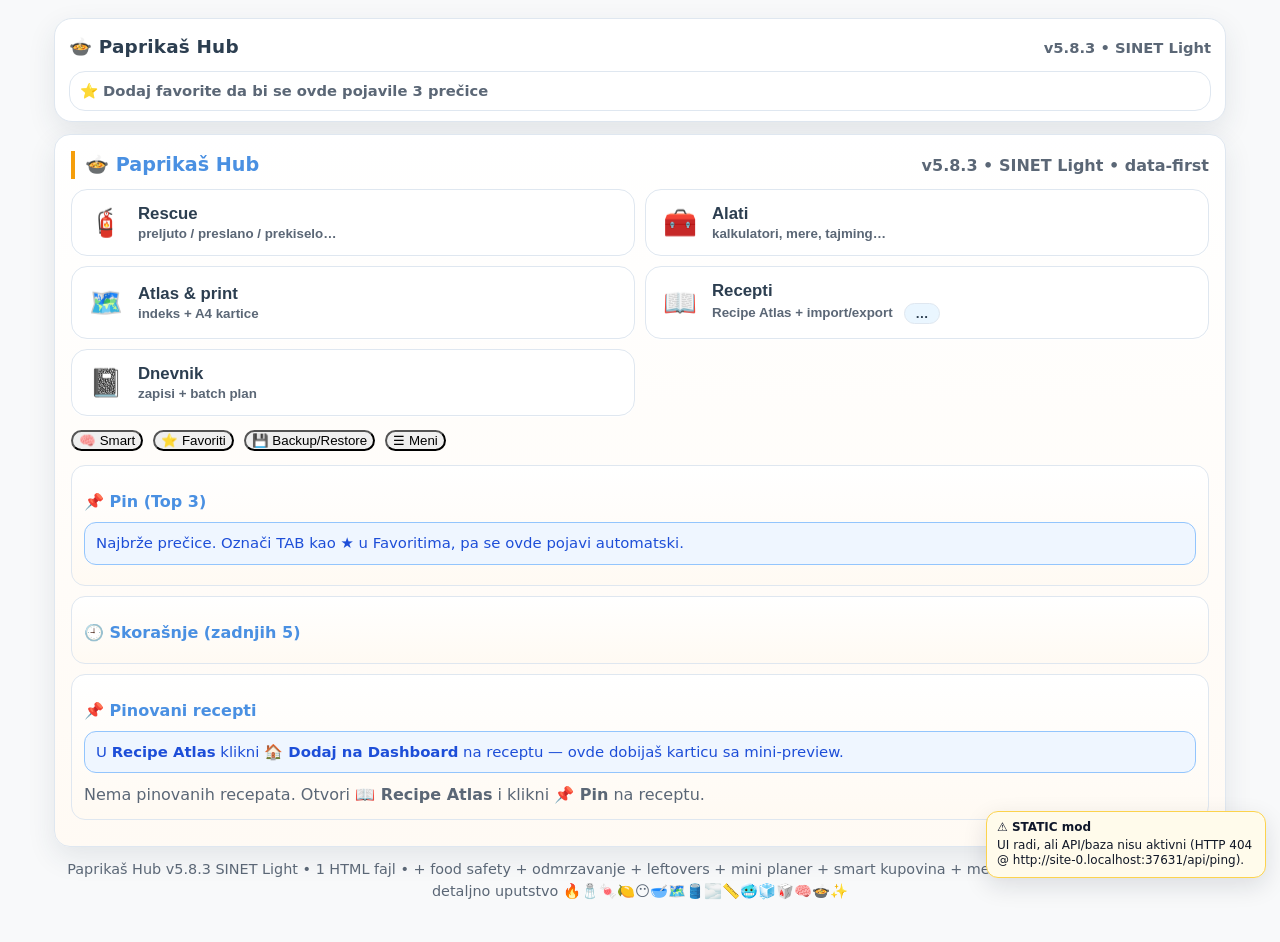
==== index.html @ 62bdacf2 "Add files via upload" ====
<!DOCTYPE html>
<html lang="sr">
<head>
  <meta charset="UTF-8" />
  <meta name="viewport" content="width=device-width, initial-scale=1.0" />
  <link rel="icon" href="data:image/svg+xml,%3Csvg xmlns=%22http://www.w3.org/2000/svg%22 viewBox=%220 0 64 64%22%3E%3Ctext y=%2250%22 font-size=%2248%22%3E%F0%9F%8D%B2%3C/text%3E%3C/svg%3E" />
  <title>Paprikaš Hub v5.8.3 SINET Light — Kitchen Rescue</title>
  <style>
    :root{
      /* SINET palette (Audio Lekar) */
      --primary:#4A90E2;
      --dark:#2c3e50;
      --accent:#4A90E2;      /* map existing accent -> primary */
      --accent2:#e67e22;     /* secondary accent (orange) */
      --bg:#f8f9fa;
      --bg-grad-top:#eaf6ff;
      --bg-grad-mid:#f8f9fa;
      --panel:#ffffff;
      --card:#ffffff;
      --text:#2c3e50;
      --muted:#5b6776;
      --line:#dfe7f0;
      --ok:#27ae60;
      --warn:#f39c12;
      --bad:#c0392b;

      /* soft surfaces */
      --soft:#eaf6ff;
      --soft2:#fff8e1;
      --soft3:#ecfdf5;
      --soft4:#fef2f2;
      --soft5:#eff6ff;

      --shadow:0 10px 28px rgba(44,62,80,.10);
      --radius:16px;

      --btn-bg:#ffffff;
      --btn-border:#cdd9e7;
      --btn-text:#2c3e50;

      --tab-active-bg:#eaf6ff;
      --tab-active-border:#4A90E2;
      --tab-active-text:#2c3e50;

      --input-bg:#ffffff;
      --input-border:#cdd9e7;

      --result-bg:#eaf6ff;
      --result-border:#bfdbfe;
      --result-text:#1e3a8a;

      --code-bg:#ffffff;
      --code-border:#dfe7f0;

      --table-head:#eaf6ff;
    }

    /* dark theme removed (v4.3): always light for readability */


    *{ box-sizing:border-box; }

    html, body{
      margin:0;
      padding:0;
      font-family:system-ui,-apple-system,"Segoe UI",Roboto,Arial,sans-serif;
      color:var(--text);
      background: var(--bg);
      line-height:1.5;
    }

    .app{
      max-width:1200px;
      margin:0 auto;
      padding:18px 14px 40px;
    }

    .hero{
      background:var(--panel);
      border:1px solid var(--line);
      border-radius:18px;
      box-shadow:var(--shadow);
      padding:14px 14px 10px;
      margin-bottom:12px;
    }
    .ph-hero-compact .ph-headline{
      display:flex;
      align-items:baseline;
      justify-content:space-between;
      gap:10px;
      margin-bottom:10px;
    }
    .ph-head-title{
      font-weight:900;
      letter-spacing:.2px;
      font-size:1.15rem;
      color:var(--dark);
    }
    .ph-head-meta{
      font-weight:800;
      color:var(--muted);
      font-size:.92rem;
      white-space:nowrap;
    }
    .ph-quickbars{ margin-top:10px; display:grid; gap:8px; }
    .ph-quickfavbar,.ph-recentbar{
      display:flex;
      flex-wrap:wrap;
      gap:8px;
      align-items:center;
    }
    .ph-quickfavbar:empty::before{
      content:"⭐ Dodaj favorite (pin) za brzi pristup";
      color:var(--muted);
      font-weight:700;
      font-size:.9rem;
    }
    .ph-recentbar:empty::before{
      content:"🕘 Skorašnje će se pojaviti ovde";
      color:var(--muted);
      font-weight:700;
      font-size:.9rem;
    }
    .ph-chip{
      border:1px solid var(--btn-border);
      background:var(--btn-bg);
      color:var(--btn-text);
      border-radius:999px;
      padding:8px 10px;
      font-weight:800;
      font-size:.92rem;
      cursor:pointer;
    }
    .ph-chip:hover{ border-color:var(--primary); box-shadow:0 6px 18px rgba(74,144,226,.12); }
    .tab-btn.active{
      background:var(--tab-active-bg);
      border-color:var(--tab-active-border);
      color:var(--tab-active-text);
      box-shadow:0 3px 10px rgba(0,0,0,.05);
    }

    .pane{
      display:none;
      background:var(--panel);
      border:1px solid var(--line);
      border-radius:var(--radius);
      box-shadow:var(--shadow);
      padding:16px;
      margin-bottom:12px;
    }
    .pane.active{ display:block; }

    .card{
      border:1px solid var(--line);
      border-radius:14px;
      padding:12px;
      margin:10px 0;
      background:var(--panel);
    }

    h2{
      margin:0 0 8px;
      color:var(--accent);
      font-size:1.2rem;
      border-left:4px solid #f59e0b;
      padding-left:10px;
    }
    h3{
      margin:12px 0 6px;
      color:var(--accent);
      font-size:1rem;
    }
    h4{
      margin:10px 0 6px;
      color:var(--accent2);
      font-size:.98rem;
    }
    p{ margin:6px 0; }
    ul,ol{ margin:6px 0 6px 20px; }
    li{ margin:4px 0; }

    .grid{
      display:grid;
      gap:10px;
      grid-template-columns:1fr;
    }
    @media(min-width:860px){
      .grid.two{ grid-template-columns:1fr 1fr; }
      .grid.three{ grid-template-columns:repeat(3,1fr); }
    }

    .badge{
      display:inline-block;
      background:var(--soft);
      border:1px solid #fed7aa;
      color:var(--tab-active-text);
      border-radius:999px;
      padding:2px 9px;
      font-size:.82rem;
      margin:2px 6px 2px 0;
    }

    .chip{
      display:inline-block;
      background:#f5f9ff;
      border:1px solid #d9e6fb;
      color:var(--dark);
      border-radius:999px;
      padding:3px 10px;
      font-size:12px;
      line-height:1.2;
    }
    .ph-click{ cursor:pointer; }
    .ph-click:hover{ filter:brightness(0.98); }

    body.dark .badge{
      border-color:#374151;
    }

    .note,.warn,.danger,.good{
      border-radius:12px;
      padding:9px 11px;
      margin:8px 0;
      border:1px solid;
      font-size:.93rem;
    }
    .note{ background:var(--soft5); border-color:#93c5fd; color:#1d4ed8; }
    .warn{ background:var(--soft2); border-color:#fde68a; color:var(--warn); }
    .danger{ background:var(--soft4); border-color:#fecaca; color:var(--bad); }
    .good{ background:var(--soft3); border-color:#86efac; color:var(--ok); }
    body.dark .note{ color:#bfdbfe; }

    .quick-steps .step{
      border-left:4px solid #fb923c;
      padding-left:10px;
      margin:8px 0;
    }
    .quick-steps .step strong{
      color:var(--accent);
      display:block;
      margin-bottom:3px;
    }

    .tree{
      border:1px dashed #fdba74;
      border-radius:14px;
      background:var(--soft2);
      padding:10px;
    }
    .node{
      border:1px solid #fcd34d;
      background:var(--panel);
      border-radius:10px;
      padding:8px;
      margin:8px 0;
      font-size:.94rem;
    }
    .node.q{ background:var(--soft); border-color:#fb923c; }
    .node.ok{ background:var(--soft3); border-color:#86efac; }
    .node.alt{ background:#f5f3ff; border-color:#c4b5fd; }
    body.dark .node.alt{ background:#221b35; color:#ddd6fe; border-color:#8b5cf6; }
    .arrow{
      font-size:.9rem;
      color:var(--accent);
      margin-left:6px;
    }
    .pill-yn{
      display:inline-block;
      border-radius:999px;
      padding:1px 8px;
      border:1px solid;
      font-size:.75rem;
      font-weight:700;
      margin-right:5px;
    }
    .yes{ color:#166534; background:#ecfdf5; border-color:#86efac; }
    .no{ color:#991b1b; background:#fef2f2; border-color:#fecaca; }
    body.dark .yes{ color:#86efac; background:#0f2a20; border-color:#166534; }
    body.dark .no{ color:#fca5a5; background:#2a1616; border-color:#7f1d1d; }

    .a4-sheet{
      width:100%;
      max-width:210mm;
      min-height:297mm;
      margin:0 auto;
      background:var(--panel);
      border:1px solid var(--line);
      box-shadow:0 8px 20px rgba(0,0,0,.05);
      padding:10mm;
    }
    .a4-sheet .a4-title{
      border:1px solid var(--line);
      border-radius:10px;
      padding:8px 10px;
      background:linear-gradient(180deg,var(--soft),var(--panel));
      margin-bottom:8px;
    }
    .a4-sheet .a4-title h2{
      border:none;
      padding:0;
      margin:0 0 4px;
      font-size:1rem;
    }
    .a4-sheet .a4-title p{
      margin:0;
      color:var(--muted);
      font-size:.82rem;
    }
    .a4-box{
      border:1px solid var(--line);
      border-radius:10px;
      padding:8px;
      margin:8px 0;
      break-inside:avoid;
      page-break-inside:avoid;
      font-size:.9rem;
      background:var(--panel);
    }
    .a4-box h3{
      margin:0 0 5px;
      font-size:.92rem;
    }
    .a4-grid{
      display:grid;
      grid-template-columns:1fr 1fr;
      gap:8px;
    }
    @media(max-width:760px){
      .a4-grid{ grid-template-columns:1fr; }
    }

    .calc-grid{
      display:grid;
      grid-template-columns:1fr;
      gap:10px;
    }
    @media(min-width:900px){
      .calc-grid{ grid-template-columns: 1fr 1.2fr; }
    }

    .form-grid{
      display:grid;
      grid-template-columns:1fr;
      gap:10px;
    }
    @media(min-width:680px){
      .form-grid{ grid-template-columns:1fr 1fr; }
    }

    label{
      display:block;
      font-weight:600;
      color:var(--accent);
      margin-bottom:4px;
      font-size:.9rem;
    }

    input, select, textarea{
      width:100%;
      border:1px solid var(--input-border);
      border-radius:10px;
      padding:10px 11px;
      font-size:.95rem;
      background:var(--input-bg);
      color:var(--text);
    }
    textarea{
      min-height:120px;
      resize:vertical;
      font-family:inherit;
    }

    .result{
      border:1px solid var(--result-border);
      background:var(--result-bg);
      border-radius:12px;
      padding:12px;
      min-height:120px;
      color:var(--text);
    }
    .result h3{
      margin-top:0;
      color:var(--result-text);
    }
    .result .line{
      margin:5px 0;
      padding-bottom:5px;
      border-bottom:1px dashed rgba(59,130,246,.25);
    }
    .result .line:last-child{ border-bottom:none; }

    .muted{ color:var(--muted); }

    body:not(.dark) .pane{
      background:linear-gradient(180deg, rgba(255,255,255,0.98), rgba(255,250,244,0.98));
    }
    body:not(.dark) .card,
    body:not(.dark) details{
      background:linear-gradient(180deg, #ffffff, #fffaf3);
    }
    body:not(.dark) .table-wrap{
      box-shadow: inset 0 1px 0 rgba(255,255,255,.7);
    }
    body:not(.dark) button:hover{
      background:#fff7ed;
      border-color:#fdba74;
      color:#9a3412;
    }
    body:not(.dark) input:focus,
    body:not(.dark) select:focus,
    body:not(.dark) textarea:focus{
      outline:2px solid rgba(249,115,22,.20);
      border-color:#fb923c;
      box-shadow:0 0 0 3px rgba(251,146,60,.12);
    }
    .atlas-autonav-grid{
      display:grid;
      gap:10px;
      grid-template-columns:1fr;
      margin-top:10px;
    }
    @media(min-width:860px){
      .atlas-autonav-grid{ grid-template-columns:repeat(2, 1fr); }
    }
    .atlas-autonav-card{
      border:1px solid var(--line);
      border-radius:14px;
      padding:12px;
      background:var(--panel);
      box-shadow:var(--shadow);
    }
    .atlas-autonav-card h4{
      margin:0 0 6px;
      color:var(--accent);
      font-size:.98rem;
    }
    .atlas-autonav-card .toolbar{
      margin-top:8px;
      margin-bottom:0;
    }
    .atlas-autonav-meta{
      font-size:.86rem;
      color:var(--muted);
      margin-top:4px;
    }
    .soft-panel{
      border:1px solid var(--line);
      border-radius:12px;
      background:rgba(255,255,255,.65);
      padding:10px 12px;
    }
    body.dark .soft-panel{
      background:rgba(17,24,39,.55);
    }


    .history-list{
      display:grid;
      gap:8px;
    }
    .history-item{
      border:1px solid var(--line);
      background:var(--panel);
      border-radius:12px;
      padding:10px;
    }
    .history-item .meta{
      font-size:.85rem;
      color:var(--muted);
      margin-bottom:5px;
    }
    .history-item .summary{
      font-size:.92rem;
      margin-bottom:6px;
    }
    .history-item .actions{
      display:flex;
      gap:6px;
      flex-wrap:wrap;
    }

    .copy-status{
      margin-left:6px;
      font-size:.85rem;
      color:var(--ok);
      font-weight:600;
      vertical-align:middle;
    }

    .footer{
      margin-top:8px;
      text-align:center;
      color:var(--muted);
      font-size:.9rem;
    }

    .mono{
      font-family:ui-monospace,SFMono-Regular,Menlo,Consolas,monospace;
      background:var(--code-bg);
      border:1px solid var(--code-border);
      border-radius:8px;
      padding:2px 6px;
      font-size:.88em;
    }

    .hidden{ display:none !important; }

    .table-wrap{
      overflow:auto;
      border:1px solid var(--line);
      border-radius:12px;
      margin:8px 0;
      background:transparent;
    }
    table{
      width:100%;
      border-collapse:collapse;
      background:var(--panel);
    }
    /* Desktop tables can be wider; mobile will stack rows as cards */
    @media(min-width:720px){
      table{ min-width:720px; }
    }
    th, td{
      border-bottom:1px solid var(--line);
      padding:10px 8px;
      text-align:left;
      vertical-align:top;
      font-size:.92rem;
      white-space:normal;
      overflow-wrap:anywhere;
      word-break:break-word;
    }
    th{
      background:var(--table-head);
      color:var(--accent);
      position:sticky;
      top:0;
      z-index:1;
    }

    /* Mobile: stack table rows into readable cards (no horizontal scroll) */
    @media(max-width:640px){
      .table-wrap{ overflow:visible; }
      .table-wrap table{ min-width:0; }
      .table-wrap thead{ display:none; }
      .table-wrap tbody{ display:block; }
      .table-wrap tr{
        display:block;
        margin:10px 0;
        border:1px solid var(--line);
        border-radius:14px;
        overflow:hidden;
        background:var(--panel);
        box-shadow:0 1px 0 rgba(255,255,255,.8);
      }
      .table-wrap td{
        display:flex;
        gap:10px;
        padding:10px 12px;
        border:0;
        border-top:1px dashed var(--line);
        font-size:.94rem;
      }
      .table-wrap td:first-child{ border-top:0; }
      .table-wrap td::before{
        content:attr(data-label);
        flex:0 0 120px;
        font-weight:800;
        color:var(--muted);
      }
    }
    @media(max-width:420px){
      .table-wrap td::before{ flex-basis:105px; }
    }


    details{
      border:1px solid var(--line);
      border-radius:12px;
      margin:8px 0;
      background:var(--panel);
    }
    details summary{
      cursor:pointer;
      list-style:none;
      padding:10px 12px;
      font-weight:700;
      color:var(--accent);
    }
    details summary::-webkit-details-marker{ display:none; }
    details > div{
      padding:0 12px 10px;
      border-top:1px dashed var(--line);
    }

    .callout-row{
      display:grid;
      gap:10px;
      grid-template-columns:1fr;
    }
    @media(min-width:900px){
      .callout-row{ grid-template-columns:1fr 1fr 1fr; }
    }

    @page{
      size: A4 portrait;
      margin: 10mm;
    }
    @media print{
      body{
        background:#fff !important;
        color:#111 !important;
      }
      .hero, .tabs, .toolbar, .footer, .no-print{
        display:none !important;
      }
      .app{
        max-width:none;
        margin:0;
        padding:0;
      }
      .pane{
        display:none !important;
        border:none !important;
        box-shadow:none !important;
        padding:0 !important;
        margin:0 !important;
        background:#fff !important;
      }
      .pane.active{
        display:block !important;
      }
      .card, .a4-box, details{
        box-shadow:none !important;
        break-inside:avoid;
        page-break-inside:avoid;
      }
      details[open] > div{ border-top:1px solid #ddd; }
      body.print-a4 .pane.active{
        border:none !important;
        box-shadow:none !important;
      }
      body.print-a4 .a4-sheet{
        border:none !important;
        box-shadow:none !important;
        width:auto !important;
        max-width:none !important;
        min-height:auto !important;
        padding:0 !important;
      }
    }
  .ph-server-status-badge{
  position:fixed; right:14px; bottom:14px; z-index:9999;
  background:#ffffff; color:#111827; border:1px solid #d1d5db;
  border-radius:12px; padding:8px 10px; box-shadow:0 8px 24px rgba(15,23,42,.12);
  font:12px/1.3 system-ui,-apple-system,Segoe UI,Roboto,sans-serif;
  max-width:280px;
}
.ph-server-status-badge strong{ display:block; margin-bottom:2px; color:#0f172a; }
.ph-server-status-badge.ok{ border-color:#86efac; background:#f0fdf4; }
.ph-server-status-badge.warn{ border-color:#fcd34d; background:#fffbeb; }
/* Readability guard (uvek svetlo/čitljivo) */
body{ background: var(--bg, #fffaf5); color: var(--text, #1f2937); }
input, select, textarea{ color:var(--text); background:var(--input-bg); }
  
    /* v4.3: Always LIGHT theme + readability */
    body{ background: var(--bg) !important; color: var(--text) !important; }
    /* dark removed */
	    .toolbar, nav.tabs{ display:none !important; } /* hide legacy tab bars/buttons */
    .tab-btn, .tab-pill{ font-weight:700; }
    /* Menu readability */
    .ph-menu-overlay{ background: rgba(15, 23, 42, 0.18) !important; }
    .ph-menu-panel{ background: var(--panel) !important; color: var(--text) !important; border:1px solid var(--line) !important; }
    .ph-menu-panel h2, .ph-menu-panel h3{ color: var(--text) !important; }
    .ph-menu-item{ background: #ffffff !important; border:1px solid var(--line) !important; color: var(--text) !important; }
    .ph-menu-item small, .ph-menu-item .sub{ color: var(--muted) !important; }
    .ph-menu-item:active, .ph-menu-item:hover{ border-color: var(--primary) !important; box-shadow: 0 8px 18px rgba(44,62,80,.12) !important; }
    .ph-topbar{ background: var(--panel) !important; border:1px solid var(--line) !important; }
    .ph-topbar .ph-title{ color: var(--text) !important; }
    .ph-iconbtn{ background:#ffffff !important; border:1px solid var(--line) !important; color: var(--text) !important; }
    .ph-iconbtn.primary{ border-color: var(--primary) !important; color: var(--primary) !important; }
    /* Bigger text on mobile */
    @media (max-width: 520px){
      body{ font-size: 16px !important; }
      .ph-menu-item{ padding: 14px 14px !important; }
      .ph-menu-item .label{ font-size: 15.5px !important; }
      .ph-menu-item small{ font-size: 12.5px !important; }
    }


    /* v5.8.3 launcher dashboard */
    .home-head{display:flex; align-items:baseline; justify-content:space-between; gap:10px; flex-wrap:wrap;}
    .home-head h2{margin:0;}
    .home-sub{color:var(--muted); font-weight:700;}
    .launcher-grid{display:grid; grid-template-columns:1fr; gap:10px; margin:10px 0 14px;}
    @media(min-width:680px){ .launcher-grid{ grid-template-columns:1fr 1fr; } }
    .launcher-card{
      display:flex; align-items:center; gap:12px;
      width:100%; text-align:left; padding:14px 14px;
      border:1px solid var(--line); border-radius:16px;
      background:var(--panel); color:var(--text);
      box-shadow:0 1px 0 rgba(255,255,255,.9);
    }
    .launcher-card .ic{font-size:1.7rem; width:40px; text-align:center;}
    .launcher-card .tx b{display:block; font-size:1.05rem;}
    .launcher-card .tx i{display:block; margin-top:2px; color:var(--muted); font-style:normal; font-weight:600;}
    .launcher-card:hover{border-color:#93c5fd; box-shadow:0 0 0 3px rgba(59,130,246,.08);}
    .launcher-mini{display:flex; gap:10px; flex-wrap:wrap; margin:8px 0 14px;}
    .launcher-mini button{border-radius:14px;}

    .ph-chipbar{display:flex; gap:8px; flex-wrap:wrap;}

    .ph-recipe-mini-grid{
      display:grid;
      grid-template-columns:repeat(auto-fit, minmax(220px, 1fr));
      gap:12px;
      margin-top:10px;
    }
    .recipe-mini{
      border:1px solid var(--line);
      border-radius:16px;
      padding:12px;
      background:linear-gradient(180deg, rgba(255,255,255,.92), var(--card));
      box-shadow:0 2px 10px rgba(0,0,0,.04);
    }
    .recipe-mini h4{margin:0 0 6px; font-size:16px; line-height:1.25;}
    .recipe-mini .meta{font-size:12px; color:var(--muted); margin-bottom:8px;}
    .recipe-mini .ing{font-size:13px; color:var(--text); margin:0 0 10px;}
    .recipe-mini .ing span{display:inline-block; margin-right:8px; margin-bottom:4px;}
    .recipe-mini .actions{display:flex; gap:8px; flex-wrap:wrap;}
    .recipe-mini .actions button{padding:8px 10px; border-radius:12px; font-size:13px;}

	    /* Recipe action bars (visible; do not use legacy .toolbar which is hidden) */
	    .ph-actions{display:flex; gap:8px; flex-wrap:wrap; margin-top:10px;}
	    .ph-actions button{padding:10px 12px; border-radius:14px; font-weight:900;}
    .ph-quicksections{position:sticky; top:0; z-index:2; background:var(--bg); padding:8px 0 10px; border-bottom:1px solid var(--line);}
    .ph-quicksec{margin:8px 0;}
    .ph-quicksec .lbl{font-weight:900; color:var(--text); margin:0 12px 6px;}
    #phQuickFavBar, #phRecentBar{padding:0 12px;}


    
    /* v5.8: recipe count + category index */
    .ph-badge{
      display:inline-block;
      padding:2px 10px;
      border-radius:999px;
      border:1px solid var(--line);
      background: var(--soft);
      font-weight:900;
      margin-left:8px;
      color:var(--text);
      vertical-align:middle;
    }
    .ph-recipes-total{ font-size:0.95rem; }
    .ph-catindex{
      border:1px solid var(--line);
      background: var(--soft2);
      border-radius:14px;
      padding:10px 10px 6px;
    }
    .ph-catindex summary{ cursor:pointer; font-weight:900; color:var(--text); }
    .ph-cat-list{ margin-top:8px; max-height:220px; overflow:auto; padding-right:4px; }
    .ph-cat-item{
      width:100%;
      text-align:left;
      border:1px solid var(--line);
      background:var(--panel);
      border-radius:14px;
      padding:10px 12px;
      margin:6px 0;
      cursor:pointer;
      box-shadow:0 6px 18px rgba(44,62,80,.06);
    }
    .ph-cat-item:active{ transform: translateY(1px); }
    .ph-cat-item .t{ font-weight:800; }
    .ph-cat-item .m{ color:var(--muted); font-size:0.9rem; margin-top:2px; }
/* v5.7: Recipe Atlas toolbar must remain visible (legacy .toolbar is hidden globally) */
    .ph-recipes-toolbar{
      margin-top:10px;
      display:flex;
      flex-wrap:wrap;
      gap:8px;
      align-items:center;
    }
    .ph-recipes-toolbar button{ white-space:nowrap; }
    .ph-recipes-stats{
      margin-top:12px;
      padding:12px;
      border:1px solid var(--line);
      border-radius:14px;
      background: rgba(74,144,226,0.05);
    }
    .ph-recipes-stats h3{ margin:0 0 8px 0; font-size:16px; }
    .ph-recipes-stats .ph-kv{ display:flex; flex-wrap:wrap; gap:8px; }
    .ph-recipes-stats .ph-kv .pill{ cursor:default; }
    .ph-recipes-stats .ph-grid{
      display:grid;
      grid-template-columns: 1fr 1fr;
      gap:10px;
      margin-top:10px;
    }
    @media (max-width: 860px){
      .ph-recipes-stats .ph-grid{ grid-template-columns:1fr; }
    }

</style>

<style id="ph-mobile-nav-css">
/* v4.2 mobile IA: hamburger menu + categories + back + fav/smart everywhere */
.ph-mobilebar{display:none; gap:8px; align-items:center; flex-wrap:wrap; margin:10px 0 6px;}
.ph-mobilebar .ph-iconbtn{padding:10px 12px; border-radius:12px; font-weight:700;}
.ph-mobilecats{display:none; gap:10px; flex-wrap:wrap; margin:10px 0 0;}
.ph-mobilecats .ph-catbtn{flex:1 1 calc(50% - 10px); padding:14px 12px; border-radius:14px; font-weight:800; text-align:left;}
.ph-mobilecats .ph-catbtn small{display:block; opacity:.85; font-weight:600; margin-top:4px;}

.ph-drawer{position:fixed; inset:0; z-index:9999; display:none;}
.ph-drawer.open{display:block;}
.ph-drawer__backdrop{position:absolute; inset:0; background:rgba(0,0,0,.45);}
.ph-drawer__panel{position:absolute; top:0; left:0; height:100%; width:min(92vw, 420px); background:var(--panel); color:var(--text,#111827); box-shadow: 10px 0 30px rgba(0,0,0,.2); display:flex; flex-direction:column;}
.ph-drawer__header{display:flex; align-items:center; gap:10px; padding:12px 12px; border-bottom:1px solid var(--line); position:sticky; top:0; background:var(--panel); z-index:2;}
.ph-drawer__title{font-weight:900; letter-spacing:.2px; flex:1;}
.ph-drawer__actions{display:flex; gap:8px;}
.ph-drawer__actions button{border-radius:12px; padding:10px 10px; font-weight:800;}
.ph-drawer__content{padding:12px; overflow:auto;}
.ph-menu-grid{display:grid; grid-template-columns:1fr; gap:10px;}
.ph-menu-card{border:1px solid var(--line); border-radius:16px; padding:12px; background:var(--panel);}
.ph-menu-card strong{display:block; font-size:14px;}
.ph-menu-card span{display:block; opacity:.85; margin-top:4px; font-size:12px;}
.ph-menu-item{display:flex; align-items:center; justify-content:space-between; gap:10px; padding:12px; border-radius:14px; border:1px solid var(--line); background:var(--panel);}
.ph-menu-item .left{display:flex; flex-direction:column; gap:2px;}
.ph-menu-item .left b{font-size:13px;}
.ph-menu-item .left i{font-style:normal; opacity:.82; font-size:12px;}
.ph-menu-item .right{display:flex; gap:8px;}
.ph-menu-item .right button{padding:8px 10px; border-radius:12px; font-weight:800;}
.ph-menu-toprow{display:flex; gap:8px; align-items:center; margin-bottom:10px;}
.ph-menu-toprow input{flex:1; padding:11px 12px; border-radius:14px; border:1px solid var(--line);}
.ph-menu-toprow button{padding:11px 12px; border-radius:14px; font-weight:900;}

/* v5.8.3: search toggle (opciono) */
.ph-searchwrap{display:none; flex:1; gap:8px; align-items:center;}
.ph-searchwrap.open{display:flex;}
.ph-searchwrap input{flex:1;}


/* v4.5: accordion menu (Audio Lekar style) */
.ph-minihead{font-weight:900; color:var(--dark); margin:12px 0 6px;}
.ph-accordion{display:flex; flex-direction:column; gap:10px; margin-top:10px;}
.ph-acc{border:1px solid var(--line); border-radius:16px; background:var(--panel); overflow:hidden;}
.ph-acc summary{list-style:none; cursor:pointer; display:flex; flex-direction:column; gap:2px; padding:12px 12px; background:var(--soft);}
.ph-acc summary::-webkit-details-marker{display:none;}
.ph-acc-title{font-weight:900; color:var(--dark);}
.ph-acc-desc{font-size:12px; color:var(--muted); font-weight:700;}
.ph-acc[open] summary{background:var(--soft5); border-bottom:1px solid var(--line);}
.ph-acc-body{padding:10px 10px; display:flex; flex-direction:column; gap:8px;}
.ph-starbtn{min-width:44px;}
.ph-quicklist{display:flex; flex-direction:column; gap:8px;}


.ph-globalbar{display:none; position:sticky; top:0; z-index:5; background:var(--panel); backdrop-filter: blur(8px); border:1px solid var(--line); border-radius:14px; padding:8px; margin-bottom:10px;}
.ph-globalbar .row{display:flex; gap:8px; align-items:center; flex-wrap:wrap;}
.ph-globalbar button{padding:9px 11px; border-radius:12px; font-weight:900;}

.ph-quickchips{display:flex; gap:6px; align-items:center; flex:1 1 auto; overflow:auto; padding:2px 0;}
.ph-globalbar .ph-chip{padding:7px 10px; font-size:.9rem; white-space:nowrap;}


.ph-modal{position:fixed; inset:0; z-index:10000; display:none;}
.ph-modal.open{display:block;}
.ph-modal .bg{position:absolute; inset:0; background:rgba(0,0,0,.45);}
.ph-modal .panel{position:absolute; left:50%; top:50%; transform:translate(-50%,-50%); width:min(92vw, 520px); max-height:85vh; overflow:auto; background:var(--panel); border-radius:18px; padding:14px; border:1px solid var(--line);}
.ph-modal h3{margin:0 0 8px;}
.ph-modal .actions{display:flex; gap:8px; flex-wrap:wrap; margin-top:10px;}
.ph-modal .actions button{padding:10px 12px; border-radius:14px; font-weight:900;}
.ph-modal .list{display:flex; flex-direction:column; gap:8px; margin-top:10px;}
.ph-modal .list .favrow{display:flex; align-items:center; justify-content:space-between; gap:10px; border:1px solid var(--line); border-radius:14px; padding:10px; background:var(--panel);}
.ph-modal .list .favrow .meta{display:flex; flex-direction:column; gap:2px;}
.ph-modal .list .favrow .meta b{font-size:13px;}
.ph-modal .list .favrow .meta i{font-style:normal; font-size:12px; opacity:.82;}
.ph-modal label{display:block; font-weight:800; margin-top:10px;}
.ph-modal select,.ph-modal input,.ph-modal textarea{width:100%; padding:10px 12px; border-radius:14px; border:1px solid var(--line);}


/* v4.5: navigation is menu-first; hide legacy tab bars/buttons */
.toolbar, nav.tabs, .ph-mobilecats{ display:none !important; }
@media (max-width: 860px){
  .hero h1{font-size:22px; line-height:1.15;}
  .hero p{font-size:13px;}
  .hero .toolbar{display:none;}
  .ph-mobilebar{display:flex;}
  .ph-mobilecats{display:flex;}
  .ph-globalbar{display:block;}
}
@media print{
  .ph-drawer,.ph-modal,.ph-globalbar{display:none !important;}
}

/* v4.5: Pin bar (top 3 favoriti) - uvek vidljivo kada je meni zatvoren */
.ph-pinbar{
  display:flex;
  flex-wrap:wrap;
  gap:8px;
  align-items:center;
  padding:8px 10px;
  border:1px solid var(--line);
  border-radius:16px;
  background:#ffffff;
}
.ph-pinbar:empty::before{
  content:"⭐ Dodaj favorite da bi se ovde pojavile 3 prečice";
  color:var(--muted);
  font-weight:700;
  font-size:.92rem;
}
.ph-pinchip{
  border:1px solid rgba(74,144,226,.35);
  background:rgba(74,144,226,.08);
  color:#1f2937;
  border-radius:999px;
  padding:8px 10px;
  font-weight:800;
  font-size:13px;
}
.ph-pinchip:hover{ background:rgba(74,144,226,.12); }
.ph-pinchip .x{ margin-left:6px; opacity:.75; font-weight:900; }

/* v4.5: Menu quick sections (sticky) */
.ph-menu-sticky{
  position:sticky;
  top:0;
  z-index:3;
  background:var(--panel);
  padding-bottom:10px;
  border-bottom:1px solid var(--line);
}
.ph-menu-quicksec{
  margin-top:10px;
  display:grid;
  gap:10px;
}
.ph-qs{
  background:#fff;
  border:1px solid var(--line);
  border-radius:16px;
  padding:10px;
}
.ph-qs-title{
  font-weight:900;
  color:#1f2937;
  margin-bottom:6px;
}
.ph-chiprow{ display:flex; flex-wrap:wrap; gap:8px; }
.ph-chip.small{ padding:7px 10px; font-size:12px; }
</style>

</head>
<body>

<script>
  // v4.3: force LIGHT theme for readability (disable dark mode)
  try{
    document.documentElement.classList.remove('dark');
    document.body && document.body.classList.remove('dark');
    localStorage.setItem('paprikasHubThemeV38DataFirst','light');
    localStorage.setItem('paprikasHubTheme','light');
  }catch(e){}
</script>

  <div class="app">
    <header class="hero ph-hero-compact">
      <div class="ph-headline">
        <div class="ph-head-title">🍲 Paprikaš Hub</div>
        <div class="ph-head-meta">v5.8.3 • SINET Light</div>
      </div>

      <div class="ph-mobilebar">
	    <button class="secondary ph-iconbtn" data-ph-menu-btn="1" onclick="phOpenMenu()">☰ Meni</button>
        <button class="ph-iconbtn" onclick="phOpenFavorites()" title="Favoriti">⭐</button>
        <button class="ph-iconbtn" onclick="phOpenSmart()" title="Smart preporuka">🧠</button>
        <button class="print ph-iconbtn" onclick="printCurrentTab()" title="Print">🖨️</button>
      </div>

      <div class="ph-quickbars">
        <div id="phPinBar" class="ph-pinbar" aria-label="Pin bar (top 3 favoriti)"></div>
      </div>

      <!-- v4.2 mobile navigation (main categories) -->
      <div class="ph-mobilebar">
	    <button class="secondary ph-iconbtn" data-ph-menu-btn="1" onclick="phOpenMenu()">☰ Meni</button>
        <button class="ph-iconbtn" onclick="phOpenFavorites()" title="Favoriti">⭐</button>
        <button class="ph-iconbtn" onclick="phOpenSmart()" title="Smart preporuka">🧠</button>
        <button class="print ph-iconbtn" onclick="printCurrentTab()" title="Print">🖨️</button>
      </div>

      <div class="ph-mobilecats">
        <button class="ph-catbtn" onclick="phOpenCategory('rescue')">🧯 Rescue <small>zagorelo / preslano / prekiselo…</small></button>
        <button class="ph-catbtn" onclick="phOpenCategory('tools')">🧰 Alati <small>kalkulator, mere, tajming…</small></button>
        <button class="ph-catbtn" onclick="phOpenCategory('atlas')">🗺️ Atlas & print <small>indeks + A4 kartice</small></button>
        <button class="ph-catbtn" onclick="phOpenCategory('journal')">📓 Dnevnik & batch <small>zapisi + test plan</small></button>
        <button class="ph-catbtn" onclick="switchTab('manual')">📖 Uputstvo <small>server/static + troubleshooting</small></button>
      </div>

      <div class="toolbar">
        <button class="print" onclick="printCurrentTab()">🖨️ Print aktivni TAB</button>
        <button class="print" onclick="printA4Tab()">📄 Print A4 TAB</button>
        <button class="secondary" style="display:none" onclick="toggleDarkMode()">Dark</button>
        <button class="primary" onclick="switchTab('calc')">🧮 Kalkulator</button>
        <button onclick="switchTab('methods')">🧰 Metode</button>
        <button onclick="switchTab('diary')">📓 Dnevnik</button>
        <button onclick="switchTab('batch')">🧪 Batch rescue</button>
        <button onclick="switchTab('serving')">👨‍👩‍👧 Serving mod</button>
        <button onclick="switchTab('burn')">🔥 Zagorelo Rescue</button>
        <button onclick="switchTab('salt')">🧂 Preslano Rescue</button>
        <button onclick="switchTab('sweet')">🍬 Preslatko Rescue</button>
        <button onclick="switchTab('atlas')">🗺️ Rescue Atlas</button>
        <button onclick="switchTab('bland')">😶 Bljutavo Rescue</button>
        <button onclick="switchTab('blandjson')">🧩 Bljutavo JSON (v4.2)</button>
        <button onclick="switchTab('sourjson')">🍋 Prekiselo JSON (v4.2)</button>
        <button onclick="switchTab('texturejson')">🥣 Gustina JSON (v4.2)</button>
        <button onclick="switchTab('bitterjson')">🌫️ Gorko JSON (v4.2)</button>
        <button onclick="switchTab('sour')">🍋 Prekiselo Rescue</button>
        <button onclick="switchTab('texture')">🥣 Gustina Rescue</button>
        <button onclick="switchTab('greasy')">🛢️ Premasno Rescue</button>
        <button onclick="switchTab('bitter')">🌫️ Gorko Rescue</button>
        <button onclick="switchTab('helper')">📏 Mere & Tajming</button>
        <button onclick="switchTab('safety')">🥶 Čuvanje & podgrevanje</button>
        <button onclick="switchTab('thaw')">🧊 Odmrzavanje</button>
        <button onclick="switchTab('leftover')">🥡 Leftover Rescue</button>
        <button onclick="switchTab('planner')">🧠 Mini planer</button>
        <button onclick="switchTab('shopping')">🛒 Pametna kupovina</button>
        <button onclick="switchTab('mealprep')">📅 Meal prep</button>
        <button onclick="switchTab('budget')">💸 Budžet helper</button>
        <button onclick="switchTab('workflow')">🧼 Organizacija rada</button>
        <button onclick="switchTab('manual')">📖 Korisničko uputstvo</button>
      </div>
    </header>

    <nav class="tabs" aria-label="Tab navigacija">
            <button class="tab-btn active" data-tab="home" onclick="switchTab('home')">🏠 Početna</button>
<button class="tab-btn" data-tab="detail" onclick="switchTab('home')">📘 Detaljno FULL</button>
      <button class="tab-btn" data-tab="methods" onclick="switchTab('methods')">🧰 Metode & alternative</button>
      <button class="tab-btn" data-tab="mini" onclick="switchTab('mini')">⚡ Mini hitna pomoć</button>
      <button class="tab-btn" data-tab="a4" onclick="switchTab('a4')">📄 A4 + Decision Tree</button>
      <button class="tab-btn" data-tab="calc" onclick="switchTab('calc')">🧮 Kalkulator</button>
      <button class="tab-btn" data-tab="diary" onclick="switchTab('diary')">📓 Kuhinjski dnevnik</button>
      <button class="tab-btn" data-tab="batch" onclick="switchTab('batch')">🧪 Batch rescue</button>
      <button class="tab-btn" data-tab="serving" onclick="switchTab('serving')">👨‍👩‍👧 Serving mod</button>
      <button class="tab-btn" data-tab="burn" onclick="switchTab('burn')">🔥 Zagorelo Rescue</button>
      <button class="tab-btn" data-tab="salt" onclick="switchTab('salt')">🧂 Preslano Rescue</button>
      <button class="tab-btn" data-tab="sweet" onclick="switchTab('sweet')">🍬 Preslatko Rescue</button>
      <button class="tab-btn" data-tab="atlas" onclick="switchTab('atlas')">🗺️ Rescue Atlas</button>
      <button class="tab-btn" data-tab="bland" onclick="switchTab('bland')">😶 Bljutavo Rescue</button>
      <button class="tab-btn" data-tab="blandjson" onclick="switchTab('blandjson')">🧩 Bljutavo JSON (v4.2)</button>
      <button class="tab-btn" data-tab="sourjson" onclick="switchTab('sourjson')">🍋 Prekiselo JSON (v4.2)</button>
      <button class="tab-btn" data-tab="texturejson" onclick="switchTab('texturejson')">🥣 Gustina JSON (v4.2)</button>
      <button class="tab-btn" data-tab="bitterjson" onclick="switchTab('bitterjson')">🌫️ Gorko JSON (v4.2)</button>
      <button class="tab-btn" data-tab="sour" onclick="switchTab('sour')">🍋 Prekiselo Rescue</button>
      <button class="tab-btn" data-tab="texture" onclick="switchTab('texture')">🥣 Gustina Rescue</button>
      <button class="tab-btn" data-tab="greasy" onclick="switchTab('greasy')">🛢️ Premasno Rescue</button>
      <button class="tab-btn" data-tab="bitter" onclick="switchTab('bitter')">🌫️ Gorko Rescue</button>
      <button class="tab-btn" data-tab="helper" onclick="switchTab('helper')">📏 Mere & Tajming</button>
      <button class="tab-btn" data-tab="safety" onclick="switchTab('safety')">🥶 Čuvanje & podgrevanje</button>
      <button class="tab-btn" data-tab="thaw" onclick="switchTab('thaw')">🧊 Odmrzavanje helper</button>
      <button class="tab-btn" data-tab="leftover" onclick="switchTab('leftover')">🥡 Leftover Rescue</button>
      <button class="tab-btn" data-tab="planner" onclick="switchTab('planner')">🧠 Mini planer</button>
      <button class="tab-btn" data-tab="shopping" onclick="switchTab('shopping')">🛒 Pametna kupovina</button>
      <button class="tab-btn" data-tab="mealprep" onclick="switchTab('mealprep')">📅 Meal prep (1–3 dana)</button>
      <button class="tab-btn" data-tab="budget" onclick="switchTab('budget')">💸 Budžet kuvanje helper</button>
      <button class="tab-btn" data-tab="workflow" onclick="switchTab('workflow')">🧼 Organizacija kuhinje</button>
      <button class="tab-btn" data-tab="manual" onclick="switchTab('manual')">📖 Korisničko uputstvo</button>
    </nav>

    
    <!-- TAB HOME: DASHBOARD -->
    <section id="pane-home" class="pane active">
      <div class="home-head">
        <h2>🍲 Paprikaš Hub</h2>
        <div class="home-sub">v5.8.3 • SINET Light • data-first</div>
      </div>

      <div class="launcher-grid">
        <button class="launcher-card" onclick="phOpenCategory('rescue')">
          <span class="ic">🧯</span>
          <span class="tx"><b>Rescue</b><i>preljuto / preslano / prekiselo…</i></span>
        </button>
        <button class="launcher-card" onclick="phOpenCategory('tools')">
          <span class="ic">🧰</span>
          <span class="tx"><b>Alati</b><i>kalkulatori, mere, tajming…</i></span>
        </button>
        <button class="launcher-card" onclick="phOpenCategory('atlas')">
          <span class="ic">🗺️</span>
          <span class="tx"><b>Atlas & print</b><i>indeks + A4 kartice</i></span>
        </button>
        
<button class="launcher-card" onclick="switchTab('recipes')">
  <span class="ic">📖</span>
  <span class="tx"><b>Recepti</b><i>Recipe Atlas + import/export <span id="phRecipeCountBadge" class="ph-badge">…</span></i></span>
</button>
        <button class="launcher-card" onclick="phOpenCategory('diary')">
          <span class="ic">📓</span>
          <span class="tx"><b>Dnevnik</b><i>zapisi + batch plan</i></span>
        </button>
      </div>

      <div class="launcher-mini">
        <button class="primary" onclick="phOpenSmart()">🧠 Smart</button>
        <button onclick="phOpenFavorites()">⭐ Favoriti</button>
        <button onclick="phOpenSettings()">💾 Backup/Restore</button>
	    <button data-ph-menu-btn="1" onclick="phOpenMenu()">☰ Meni</button>
      </div>

      <div class="card">
        <h3>📌 Pin (Top 3)</h3>
        <div class="note">Najbrže prečice. Označi TAB kao ★ u Favoritima, pa se ovde pojavi automatski.</div>
        <div class="ph-chipbar" data-ph-quickchips></div>
      </div>

      <div class="card">
        <h3>🕘 Skorašnje (zadnjih 5)</h3>
        <div id="phRecentHome" class="ph-chipbar"></div>
      </div>
    
      <div class="card">
        <h3>📌 Pinovani recepti</h3>
        <div class="note">U <strong>Recipe Atlas</strong> klikni <strong>🏠 Dodaj na Dashboard</strong> na receptu — ovde dobijaš karticu sa mini‑preview.</div>
        <div class="toolbar" style="margin-top:8px; flex-wrap:wrap">
          <button onclick="phPinnedRecipesPrintBook()">🖨️ Print pinovane (mini knjižica)</button>
          <button onclick="phPinnedRecipesExportHtml()">⬇️ HTML pinovane</button>
          <button onclick="phPinnedRecipesExportNdjson()">⬇️ NDJSON pinovane</button>
        </div>
        <div id="phPinnedRecipesHome" class="ph-recipe-mini-grid"></div>
      </div>

    </section>

<!-- TAB 1: FULL DETALJNO -->
    <section id="pane-detail" class="pane">
      <h2>Detaljno FULL — ublažavanje preljutog pilećeg paprikaša bez vode</h2>
      <p>
        Kada je paprikaš već redak/bistar, voda dodatno pokvari teksturu. Najbolji pristup je kombinacija
        <strong>skroba + masnoće + zgušnjavanja</strong> uz korekcije u malim koracima.
      </p>

      <div>
        <span class="badge">bez vode</span>
        <span class="badge">skrob + masnoća</span>
        <span class="badge">zgušnjavanje</span>
        <span class="badge">korak-po-korak</span>
      </div>

      <div class="callout-row">
        <div class="good"><strong>Cilj #1:</strong> smanjiti osećaj ljutine (ne “ubiti” ukus)</div>
        <div class="good"><strong>Cilj #2:</strong> popraviti gustinu (jer je bistar)</div>
        <div class="good"><strong>Cilj #3:</strong> sačuvati karakter paprikaša (boja/miris/punoća)</div>
      </div>

      <div class="warn">
        <strong>Pravilo:</strong> jedna korekcija → kratko kuvanje → probanje → sledeći korak.
        Ako uradiš više jakih korekcija odjednom, balans lako “ode” u slatko/kiselo/čudno.
      </div>

      <div class="grid two">
        <div class="card">
          <h3>Zašto ljutina “seče” 🌶️</h3>
          <ul>
            <li><strong>Redak paprikaš</strong> = ljutina deluje oštrije</li>
            <li><strong>Gušći paprikaš</strong> = ljutina deluje mekše</li>
            <li><strong>Masnoća</strong> ublažava osećaj pečenja</li>
            <li><strong>Skrob</strong> povećava masu zalogaja i smanjuje udar</li>
          </ul>
          <div class="note">
            Poenta: ciljaj <strong>gustinu + masnoću + skrob</strong>, ne “čarobni sastojak”.
          </div>
        </div>

        <div class="card">
          <h3>Najsigurnija osnova ✅</h3>
          <ol>
            <li><strong>Krompir</strong> (neutralni skrob)</li>
            <li><strong>Pavlaka + brašno</strong> (zgušnjavanje + ublažavanje)</li>
            <li><strong>Malo putera</strong> (finishing, zaobli ukus)</li>
          </ol>
          <div class="good">
            Ako biraš “jedan put”: <strong>krompir + pavlaka + brašno + puter</strong>.
          </div>
        </div>
      </div>

      <div class="card">
        <h3>Glavni protokol (korak-po-korak) 🧭</h3>
        <ol>
          <li><strong>Smanji vatru</strong> na tihu/srednje tihu.</li>
          <li><strong>Dodaj krompir</strong> (1–2 za ~4L), na kocke. Kuvaj dok omekša.</li>
          <li><strong>Smesa:</strong> 150–200 ml kisele pavlake + 1–2 kašike brašna (bez grudvica).</li>
          <li><strong>Temperiranje:</strong> dodaj 2–3 kašike vruće tečnosti u smesu, promešaj.</li>
          <li><strong>Vrati u lonac</strong> uz mešanje, kuvaj 5–10 min da se brašno skuva.</li>
          <li><strong>Finiš:</strong> 1 kašika putera. Po potrebi još malo pavlake.</li>
          <li><strong>Probaj posle 2–3 min</strong> (ne odmah).</li>
        </ol>
        <div class="good">
          Radi jer povećava masu (skrob), ublažava pečenje (masnoća), i popravlja teksturu (zgušnjavanje).
        </div>
      </div>

      <div class="grid two">
        <div class="card">
          <h3>Ako nemaš pavlaku</h3>
          <ul>
            <li>Krompir + blaga zaprška (bez paprike)</li>
            <li>ili krompir + redukcija (otklopljeno, tiho)</li>
          </ul>
        </div>
        <div class="card">
          <h3>Ako nemaš krompir</h3>
          <ul>
            <li>Pavlaka + brašno</li>
            <li>Gustin (kukuruzni skrob) — malo po malo</li>
            <li>Serviranje uz pire/palentu/hleb</li>
          </ul>
        </div>
      </div>

      <div class="card">
        <h3>Šta ne raditi ❌</h3>
        <ul>
          <li>Ne sipati vodu ako je već retko</li>
          <li>Ne dodavati još ljute paprike “radi boje”</li>
          <li>Ne preterivati sa šećerom/sirćetom</li>
          <li>Ne kuvati pavlaku dugo na jakoj vatri</li>
        </ul>
      </div>

      <details open>
        <summary>✅ Brzi rezime</summary>
        <div>
          <ol>
            <li>Krompir</li>
            <li>Pavlaka + brašno</li>
            <li>Temperiranje</li>
            <li>Kuvati 5–10 min</li>
            <li>Puter + po potrebi još pavlake</li>
          </ol>
        </div>
      </details>
    </section>

    <!-- TAB 2: METHODS -->
    <section id="pane-methods" class="pane">
      <h2>🧰 Metode & alternative (FULL)</h2>
      <p class="muted">
        Metode su grupisane po principu rada. Najviše “paprikaš-friendly” su krompir i pavlaka+brašno.
      </p>

      <div class="table-wrap">
        <table>
          <thead>
            <tr>
              <th>Metoda</th>
              <th>Kako radi</th>
              <th>Kad je dobra</th>
              <th>Rizik</th>
              <th>Preporuka</th>
            </tr>
          </thead>
          <tbody>
            <tr>
              <td><strong>Krompir</strong></td>
              <td>Skrob + masa po zalogaju</td>
              <td>Redak i preljut paprikaš</td>
              <td>Menja odnos mesa/sosa</td>
              <td>⭐⭐⭐⭐⭐</td>
            </tr>
            <tr>
              <td><strong>Pavlaka + brašno</strong></td>
              <td>Zgušnjava i omekšava ljutinu</td>
              <td>Treba i gustina i blaže</td>
              <td>Treba temperirati</td>
              <td>⭐⭐⭐⭐⭐</td>
            </tr>
            <tr>
              <td><strong>Blaga zaprška (bez paprike)</strong></td>
              <td>Zgušnjava</td>
              <td>Kad nema pavlake</td>
              <td>Tamna zaprška menja ukus</td>
              <td>⭐⭐⭐⭐</td>
            </tr>
            <tr>
              <td><strong>Puter</strong></td>
              <td>Zaobli pečenje</td>
              <td>Finiš</td>
              <td>Sam nije dovoljan</td>
              <td>⭐⭐⭐⭐</td>
            </tr>
            <tr>
              <td><strong>Kukuruzni skrob</strong></td>
              <td>Brzo zgušnjava</td>
              <td>Hitno</td>
              <td>Može “gel” tekstura</td>
              <td>⭐⭐⭐</td>
            </tr>
            <tr>
              <td><strong>Podela lonca</strong></td>
              <td>Kontrolisano vraćanje</td>
              <td>Ekstremno preljuto</td>
              <td>Više posla</td>
              <td>⭐⭐⭐⭐⭐</td>
            </tr>
          </tbody>
        </table>
      </div>

      <details open>
        <summary>📋 “Šta imam u kući?” matrica</summary>
        <div>
          <ul>
            <li><strong>Krompir + pavlaka + brašno + puter</strong> → glavni protokol</li>
            <li><strong>Krompir + brašno</strong> → krompir + blaga zaprška</li>
            <li><strong>Pavlaka + brašno</strong> → zgušnjavanje + serviranje uz prilog</li>
            <li><strong>Ništa od toga</strong> → serving mod (ublažavanje po tanjiru)</li>
          </ul>
        </div>
      </details>

      <details>
        <summary>❓ FAQ</summary>
        <div>
          <h4>Da li krompir “upije” svu ljutinu?</h4>
          <p>Ne potpuno, ali praktično smanjuje udar po zalogaju i popravlja teksturu.</p>

          <h4>Da li sirće gasi ljutinu?</h4>
          <p>Ne direktno; previše sirćeta pokvari balans. Koristi mikro.</p>

          <h4>Šećer?</h4>
          <p>Samo fini tuning (malo), nikad glavni spas.</p>
        </div>
      </details>
    </section>

    <!-- TAB 3: MINI -->
    <section id="pane-mini" class="pane">
      <h2>⚡ Mini hitna pomoć</h2>
      <div class="quick-steps card">
        <div class="step">
          <strong>1) Krompir</strong>
          1–2 krompira (za ~4L), kocke, kuvaj do mekog.
        </div>
        <div class="step">
          <strong>2) Smesa</strong>
          180 ml kisele pavlake + 1–2 kašike brašna.
        </div>
        <div class="step">
          <strong>3) Temperiraj</strong>
          2–3 kašike vruće tečnosti u smesu, pa u lonac, kuvaj 5–10 min.
        </div>
        <div class="step">
          <strong>4) Finiš</strong>
          Kašika putera; po potrebi još pavlake ili 1/2 kašičice šećera.
        </div>
      </div>
      <div class="note"><strong>Probaj posle 2–3 min</strong> nakon svake izmene.</div>
    </section>

    <!-- TAB 4: A4 -->
    <section id="pane-a4" class="pane">
      <h2>📄 A4 print-friendly + Decision Tree</h2>
      <p class="muted">Namerno sažeto za štampu.</p>

      <div class="a4-sheet">
        <div class="a4-title">
          <h2>🌶️ A4 Spas: preljut pileći paprikaš (bez vode)</h2>
          <p>Skrob + masnoća + zgušnjavanje + probanje u koracima.</p>
        </div>

        <div class="a4-box">
          <h3>Najbrže rešenje ✅</h3>
          <ol>
            <li>1–2 krompira (kocke), kuvati do mekog</li>
            <li>180 ml kisele pavlake + 1–2 kašike brašna</li>
            <li>Temperiraj (2–3 kašike vruće tečnosti)</li>
            <li>U lonac, kuvaj 5–10 min</li>
            <li>Puter (opciono) + po potrebi još pavlake</li>
          </ol>
        </div>

        <div class="a4-grid">
          <div class="a4-box">
            <h3>Šta radi posao ✅</h3>
            <ul>
              <li>Masnoća: pavlaka/puter</li>
              <li>Skrob: krompir/brašno</li>
              <li>Prilog: pire/palenta/hleb</li>
            </ul>
          </div>
          <div class="a4-box">
            <h3>Ne raditi ❌</h3>
            <ul>
              <li>Ne sipati vodu (ako je retko)</li>
              <li>Ne dodavati ljutu papriku</li>
              <li>Ne preterivati sa šećerom/sirćetom</li>
            </ul>
          </div>
        </div>

        <div class="a4-box">
          <h3>Decision Tree 🧭</h3>
          <div class="tree">
            <div class="node q"><strong>P1:</strong> Da li je jelo retko?</div>
            <div class="arrow"><span class="pill-yn yes">DA</span> krompir + pavlaka+blaš</div>
            <div class="node ok"><strong>Akcija:</strong> krompir + smesa pavlaka/brašno + puter</div>

            <div class="node q"><strong>P2:</strong> Ekstremno ljuto?</div>
            <div class="arrow"><span class="pill-yn yes">DA</span> podeli lonac i vraćaj etapno</div>
            <div class="node ok"><strong>Ekstremni spas:</strong> batch rescue</div>
          </div>
        </div>

        <div class="a4-box">
          <strong>Rezime:</strong> Krompir + pavlaka + brašno + puter ✅
        </div>
      </div>
    </section>

    <!-- TAB 5: CALC -->
    <section id="pane-calc" class="pane">
      <h2>🧮 Kuhinjski kalkulator korekcije ljutine</h2>
      <p class="muted">Orijentaciono: radi u koracima, probaj između koraka.</p>

      <div class="calc-grid">
        <div class="card">
          <div class="form-grid">
            <div>
              <label for="potLiters">Veličina lonca (litri)</label>
              <input id="potLiters" type="number" min="1" max="20" step="0.5" value="4" />
            </div>

            <div>
              <label for="spiceLevel">Koliko je ljuto? (1–5)</label>
              <select id="spiceLevel">
                <option value="1">1 - blago jače</option>
                <option value="2">2 - ljutkasto</option>
                <option value="3" selected>3 - dosta ljuto</option>
                <option value="4">4 - preljuto</option>
                <option value="5">5 - ekstremno</option>
              </select>
            </div>

            <div>
              <label for="texture">Gustina</label>
              <select id="texture">
                <option value="thin" selected>Retko / bistro</option>
                <option value="normal">Normalno</option>
                <option value="thick">Gušće</option>
              </select>
            </div>

            <div>
              <label for="hasSourCream">Imaš pavlaku?</label>
              <select id="hasSourCream">
                <option value="yes" selected>Da</option>
                <option value="no">Ne</option>
              </select>
            </div>

            <div>
              <label for="creamType">Tip pavlake</label>
              <select id="creamType">
                <option value="sour" selected>Kisela pavlaka</option>
                <option value="cooking">Pavlaka za kuvanje</option>
                <option value="none">Nemam / ne koristim</option>
              </select>
            </div>

            <div>
              <label for="hasPotato">Imaš krompir?</label>
              <select id="hasPotato">
                <option value="yes" selected>Da</option>
                <option value="no">Ne</option>
              </select>
            </div>

            <div>
              <label for="hasFlour">Imaš brašno?</label>
              <select id="hasFlour">
                <option value="yes" selected>Da</option>
                <option value="no">Ne</option>
              </select>
            </div>

            <div>
              <label for="hasButter">Imaš puter?</label>
              <select id="hasButter">
                <option value="yes" selected>Da</option>
                <option value="no">Ne</option>
              </select>
            </div>
          </div>

          <div class="toolbar" style="margin-top:12px;">
            <button class="primary" onclick="calculateRescue()">Izračunaj ✅</button>
            <button onclick="resetCalc()">Reset</button>
          </div>

          <div class="toolbar no-print">
            <button class="secondary" onclick="copyCalcResult()">📋 Kopiraj</button>
            <span id="copyStatus" class="copy-status hidden">Kopirano ✅</span>
            <button onclick="exportCalcAsTXT()">⬇️ TXT</button>
            <button onclick="exportCalcAsMD()">⬇️ MD</button>
          </div>

          <div class="warn">
            <strong>Napomena:</strong> predlozi su praktični, ne “stroga hemija”. Uvek probaj između koraka.
          </div>
        </div>

        <div class="result" id="calcResult">
          <h3>Predlog korekcije</h3>
          <p>Unesi parametre i klikni na <strong>“Izračunaj”</strong>. 🍲</p>
        </div>
      </div>

      <div class="grid two">
        <div class="card">
          <h3>Kako koristiti rezultat</h3>
          <ol>
            <li>Primeni glavni korak (krompir i/ili zgušnjavanje)</li>
            <li>Kuvaj nekoliko minuta</li>
            <li>Probaj</li>
            <li>Tek onda fini tuning (puter/pavlaka/šećer)</li>
          </ol>
        </div>

        <div class="card">
          <h3>Istorija proračuna 🧠</h3>
          <p class="muted">Čuva se lokalno (max 10).</p>
          <div class="toolbar no-print">
            <button onclick="refreshHistory()">🔄 Osveži</button>
            <button class="danger-btn" onclick="clearHistory()">🗑️ Obriši</button>
          </div>
          <div id="historyList" class="history-list">
            <div class="muted">Još nema sačuvanih proračuna.</div>
          </div>
        </div>
      </div>

      <div class="card no-print">
        <h3>Tekst za kopiranje</h3>
        <textarea id="calcPlainText" readonly placeholder="Ovde će biti tekstualni rezultat..."></textarea>
      </div>
    </section>

    <!-- TAB 6: DIARY -->
    <section id="pane-diary" class="pane">
      <h2>📓 Kuhinjski dnevnik (spasavanje jela)</h2>
      <p class="muted">
        Beleži šta si uradio i šta je uspelo. Ovo je osnova za širi projekat “Namirnice i kuvanje / Spašavanje jela”.
      </p>

      <div class="grid two">
        <div class="card">
          <h3>Unos beleške</h3>

          <div class="form-grid">
            <div>
              <label for="diaryDate">Datum / vreme</label>
              <input id="diaryDate" type="datetime-local" />
            </div>

            <div>
              <label for="diaryDish">Jelo</label>
              <input id="diaryDish" type="text" placeholder="npr. Pileći paprikaš" value="Pileći paprikaš" />
            </div>

            <div>
              <label for="diaryProblemMain">Glavni problem</label>
              <select id="diaryProblemMain">
                <option value="preljuto" selected>Preljuto</option>
                <option value="preslano">Preslano</option>
                <option value="preslatko">Preslatko</option>
                <option value="bljutavo">Bljutavo</option>
                <option value="zagorelo">Zagorelo</option>
                <option value="prekiselo">Prekiselo</option>
                <option value="pregusto">Pregusto</option>
                <option value="preretko">Preretko</option>
                <option value="drugo">Drugo</option>
              </select>
            </div>

            <div>
              <label for="diaryDishStyle">Tip jela</label>
              <select id="diaryDishStyle">
                <option value="paprikas" selected>Paprikaš / čorbasto</option>
                <option value="sos">Sos</option>
                <option value="pecenje">Pečenje</option>
                <option value="testo">Testo</option>
                <option value="slatko">Slatko / desert</option>
                <option value="drugo">Drugo</option>
              </select>
            </div>
          </div>

          <div class="card" style="margin-top:10px;">
            <h4>Simptomi (više njih)</h4>
            <div class="grid two">
              <label><input type="checkbox" class="diary-symptom" value="preljuto" checked /> preljuto</label>
              <label><input type="checkbox" class="diary-symptom" value="preretko" checked /> preretko / bistro</label>
              <label><input type="checkbox" class="diary-symptom" value="preslano" /> preslano</label>
              <label><input type="checkbox" class="diary-symptom" value="bljutavo" /> bljutavo</label>
              <label><input type="checkbox" class="diary-symptom" value="zagorelo" /> zagorelo</label>
              <label><input type="checkbox" class="diary-symptom" value="prejaka-kiselina" /> prejaka kiselina</label>
              <label><input type="checkbox" class="diary-symptom" value="preslatko" /> preslatko</label>
              <label><input type="checkbox" class="diary-symptom" value="masno" /> premasno</label>
            </div>
          </div>

          <div class="grid two">
            <div>
              <label for="diaryBefore">Početno stanje</label>
              <textarea id="diaryBefore" placeholder="npr. Stavljena extra ljuta paprika umesto obične..."></textarea>
            </div>
            <div>
              <label for="diaryActions">Intervencije (šta je dodato)</label>
              <textarea id="diaryActions" placeholder="npr. 2 krompira, 180 ml pavlake + 2 kaš brašna, 1 kaš putera..."></textarea>
            </div>
          </div>

          <div class="form-grid">
            <div>
              <label for="diaryScoreBefore">Ocena pre (1–10)</label>
              <input id="diaryScoreBefore" type="number" min="1" max="10" step="1" value="2" />
            </div>
            <div>
              <label for="diaryScoreAfter">Ocena posle (1–10)</label>
              <input id="diaryScoreAfter" type="number" min="1" max="10" step="1" value="8" />
            </div>
          </div>

          <label for="diaryNotes">Beleške</label>
          <textarea id="diaryNotes" placeholder="npr. sledeći put manje paprike, prvo probati malu količinu..."></textarea>

          <div class="toolbar">
            <button class="primary" onclick="saveDiaryEntry()">💾 Sačuvaj</button>
            <button onclick="clearDiaryForm()">♻️ Očisti</button>
          </div>

          <div class="toolbar no-print">
            <button class="secondary" onclick="exportDiaryAsMD()">⬇️ Save as (Export JSON) (MD)</button>
            <button onclick="exportDiaryAsTXT()">⬇️ Save as (Export JSON) (TXT)</button>
          </div>
        </div>

        <div class="card">
          <h3>Arhiva dnevnika 🧠</h3>
          <p class="muted">Lokalno čuvanje (max 30).</p>

          <div class="toolbar no-print">
            <button onclick="refreshDiaryList()">🔄 Osveži</button>
            <button class="danger-btn" onclick="clearDiaryAll()">🗑️ Obriši sve</button>
          </div>

          <div id="diaryList" class="history-list">
            <div class="muted">Još nema beleški u dnevniku.</div>
          </div>
        </div>
      </div>

      <div class="card">
        <h3>📚 Taksonomija problema (osnova projekta)</h3>
        <div class="grid three">
          <div class="a4-box">
            <h4>Ukus</h4>
            <ul>
              <li>Preljuto</li><li>Preslano</li><li>Preslatko</li><li>Prekiselo</li><li>Bljutavo</li><li>Gorčina</li>
            </ul>
          </div>
          <div class="a4-box">
            <h4>Tekstura</h4>
            <ul>
              <li>Preretko</li><li>Pregusto</li><li>Suvo</li><li>Gumasto</li><li>Raspalo se</li><li>Zgrušano</li>
            </ul>
          </div>
          <div class="a4-box">
            <h4>Termički</h4>
            <ul>
              <li>Zagorelo</li><li>Prepečeno</li><li>Nedopečeno</li><li>Izgubljena aroma</li><li>Mast se odvojila</li><li>Previše isparilo</li>
            </ul>
          </div>
        </div>
      </div>
    </section>

    <!-- TAB 7: BATCH -->
    <section id="pane-batch" class="pane">
      <h2>🧪 Batch rescue kalkulator (podela lonca / etapna neutralizacija)</h2>
      <p class="muted">
        Kada je jelo ekstremno (nivo 4–5/5), batch pristup daje kontrolu: koriguješ deo i vraćaš etapno.
      </p>

      <div class="grid two">
        <div class="card">
          <h3>Parametri</h3>

          <div class="form-grid">
            <div>
              <label for="batchTotalL">Ukupno (L)</label>
              <input id="batchTotalL" type="number" min="1" max="30" step="0.5" value="4" />
            </div>

            <div>
              <label for="batchIsolateL">Izdvojeno (L)</label>
              <input id="batchIsolateL" type="number" min="0.5" max="20" step="0.5" value="2" />
            </div>

            <div>
              <label for="batchProblemType">Problem</label>
              <select id="batchProblemType">
                <option value="preljuto" selected>Preljuto</option>
                <option value="preslano">Preslano</option>
                <option value="preslatko">Preslatko</option>
                <option value="bljutavo">Bljutavo (testiranje)</option>
              </select>
            </div>

            <div>
              <label for="batchIntensity">Intenzitet (1–5)</label>
              <select id="batchIntensity">
                <option value="1">1</option>
                <option value="2">2</option>
                <option value="3">3</option>
                <option value="4" selected>4</option>
                <option value="5">5</option>
              </select>
            </div>

            <div>
              <label for="batchTarget">Cilj smanjenja (%)</label>
              <input id="batchTarget" type="number" min="10" max="90" step="5" value="40" />
            </div>

            <div>
              <label for="batchTexture">Tekstura</label>
              <select id="batchTexture">
                <option value="thin" selected>Retko / bistro</option>
                <option value="normal">Normalno</option>
                <option value="thick">Gušće</option>
              </select>
            </div>
          </div>

          <div class="card">
            <h4>Namirnice za neutralizaciju</h4>
            <div class="grid two">
              <label><input type="checkbox" id="batchHasPotato" checked /> krompir</label>
              <label><input type="checkbox" id="batchHasCream" checked /> pavlaka</label>
              <label><input type="checkbox" id="batchHasFlour" checked /> brašno</label>
              <label><input type="checkbox" id="batchHasButter" checked /> puter</label>
              <label><input type="checkbox" id="batchHasRice" /> pirinač</label>
              <label><input type="checkbox" id="batchHasBread" /> hleb / mrvice</label>
            </div>
          </div>

          <div class="toolbar">
            <button class="primary" onclick="calculateBatchRescue()">Izračunaj batch plan ✅</button>
            <button onclick="resetBatchRescue()">Reset</button>
          </div>
        </div>

        <div class="result" id="batchResult">
          <h3>Batch rescue plan</h3>
          <p>Unesi parametre i klikni <strong>Izračunaj</strong>.</p>
        </div>
      </div>

      <div class="card">
        <h3>Uputstvo (kratko)</h3>
        <ol>
          <li>Odvoji deo jela u drugi sud.</li>
          <li>Koriguješ izdvojeni deo (skrob/masnoća/gustina).</li>
          <li>Vraćaš u glavni lonac etapno i probavaš.</li>
          <li>Staneš kad je balans dobar.</li>
        </ol>
      </div>
    </section>

    <!-- TAB 8: SERVING -->
    <section id="pane-serving" class="pane">
      <h2>👨‍👩‍👧 Serving mod (po tanjiru / po osobi)</h2>
      <p class="muted">
        Kada ukućani imaju različitu toleranciju, ovo je najbrži “spas bez diranja lonca”.
      </p>

      <div class="grid two">
        <div class="card">
          <h3>Ulaz</h3>

          <div class="form-grid">
            <div>
              <label for="servDish">Jelo</label>
              <input id="servDish" type="text" value="Pileći paprikaš" />
            </div>

            <div>
              <label for="servProblem">Dominantan problem</label>
              <select id="servProblem">
                <option value="preljuto" selected>Preljuto</option>
                <option value="preslano">Preslano</option>
                <option value="bljutavo">Bljutavo</option>
                <option value="prekiselo">Prekiselo</option>
                <option value="preretko">Preretko</option>
                <option value="pregusto">Pregusto</option>
                <option value="zagorelo">Zagorelo (blago)</option>
              </select>
            </div>

            <div>
              <label for="servIntensity">Jačina (1–5)</label>
              <select id="servIntensity">
                <option value="1">1</option>
                <option value="2">2</option>
                <option value="3" selected>3</option>
                <option value="4">4</option>
                <option value="5">5</option>
              </select>
            </div>

            <div>
              <label for="servProfile">Profil osobe</label>
              <select id="servProfile">
                <option value="standard" selected>Standard odrasla osoba</option>
                <option value="guest">Gost (sigurna varijanta)</option>
                <option value="child">Dete</option>
                <option value="sensitive">Osetljiv stomak</option>
                <option value="spicylover">Voli ljuto</option>
              </select>
            </div>

            <div>
              <label for="servPortions">Broj porcija</label>
              <input id="servPortions" type="number" min="1" max="20" step="1" value="4" />
            </div>

            <div>
              <label for="servCanDairy">Mlečni proizvodi</label>
              <select id="servCanDairy">
                <option value="yes" selected>Može</option>
                <option value="no">Ne</option>
              </select>
            </div>

            <div>
              <label for="servCanGluten">Gluten / hleb / brašno</label>
              <select id="servCanGluten">
                <option value="yes" selected>Može</option>
                <option value="no">Ne</option>
              </select>
            </div>

            <div>
              <label for="servSides">Prilozi</label>
              <select id="servSides">
                <option value="all" selected>Pire + palenta + hleb</option>
                <option value="pure">Samo pire</option>
                <option value="polenta">Samo palenta</option>
                <option value="bread">Samo hleb</option>
                <option value="none">Nema priloga</option>
              </select>
            </div>
          </div>

          <div class="toolbar">
            <button class="primary" onclick="calculateServingMode()">Izračunaj ✅</button>
            <button onclick="resetServingMode()">Reset</button>
          </div>
        </div>

        <div class="result" id="servingResult">
          <h3>Serving plan</h3>
          <p>Izaberi profil i klikni <strong>Izračunaj</strong>. 🍽️</p>
        </div>
      </div>
    </section>

    <!-- TAB 9: BURN RESCUE -->
    <section id="pane-burn" class="pane">
      <h2>🔥 Zagorelo jelo Rescue (spasavanje bez širenja zagorelog ukusa)</h2>
      <p class="muted">
        Ovaj TAB je za <strong>spašavanje jela koje je uhvatilo dno</strong>: čorbe, paprikaši, sosovi, pasulj, gulaš i slično.
        Fokus je na tome da <strong>ne preneseš zagoreli ukus na ceo lonac</strong>.
      </p>

      <div>
        <span class="badge">nikad ne strugati dno</span>
        <span class="badge">odmah prebaciti</span>
        <span class="badge">ne mešati talog</span>
        <span class="badge">rad u 2 suda</span>
      </div>

      <div class="callout-row">
        <div class="good"><strong>Cilj #1:</strong> sačuvati gornji, nezagoreli sloj</div>
        <div class="good"><strong>Cilj #2:</strong> prekinuti termički stres (smanjiti vatru odmah)</div>
        <div class="good"><strong>Cilj #3:</strong> vratiti balans ukusa bez “maskiranja” katastrofe</div>
      </div>

      <div class="danger">
        <strong>Najveća greška ❌:</strong> mešanje i struganje dna nakon što osetiš miris zagorelog.
        Time se gorčina i dimni ukus rasprše kroz ceo lonac.
      </div>

      <div class="grid two">
        <div class="card">
          <h3>🧭 Hitni protokol (prvih 60–120 sekundi)</h3>
          <ol>
            <li><strong>Odmah isključi / smanji vatru.</strong></li>
            <li><strong>Ne mešaj dno.</strong> Kašiku drži u gornjoj zoni.</li>
            <li><strong>Prebaci gornji sloj</strong> u čist lonac/kasu varjačom ili kutlačom.</li>
            <li><strong>Stani pre dna</strong> (ostavi sumnjivi sloj u starom loncu).</li>
            <li><strong>Probaj</strong> tek iz novog suda.</li>
          </ol>
          <div class="good">
            Ovo često spasi 70–90% jela ako reaguješ na vreme ✅
          </div>
        </div>

        <div class="card">
          <h3>🧪 Procena štete (brza)</h3>
          <ul>
            <li><strong>Blago:</strong> miris zagorelog se javio, ali ukus još nije ušao u celo jelo</li>
            <li><strong>Srednje:</strong> blaga gorčina u delu sosa/čorbe</li>
            <li><strong>Jako:</strong> dimno-gorak ukus u većini jela</li>
          </ul>
          <div class="warn">
            Ako je ukus <strong>gorko-dimni kroz ceo lonac</strong> i “seče” nepce, često je bolje ne spašavati agresivno nego praviti novo jelo / novu bazu.
          </div>
        </div>
      </div>

      <div class="card">
        <h3>✅ Metode po jačini zagorelog</h3>
        <div class="table-wrap">
          <table>
            <thead>
              <tr>
                <th>Nivo</th>
                <th>Šta uraditi prvo</th>
                <th>Dodatna korekcija</th>
                <th>Šta izbegavati</th>
              </tr>
            </thead>
            <tbody>
              <tr>
                <td><strong>Blago</strong></td>
                <td>Prebaciti u čist sud, ne dirati dno</td>
                <td>Malo masnoće (puter), svež začin pred kraj</td>
                <td>Jaka kiselina / puno šećera</td>
              </tr>
              <tr>
                <td><strong>Srednje</strong></td>
                <td>Prebaciti + odvojiti deo za test korekcije</td>
                <td>Zgušnjavanje + masnoća + neutralan prilog</td>
                <td>Struganje taloga, dugo “kuvanje da prođe”</td>
              </tr>
              <tr>
                <td><strong>Jako</strong></td>
                <td>Proceni da li je jestivo / isplativo spasavati</td>
                <td>Pravljenje nove neutralne baze i mešanje etapno (batch)</td>
                <td>Maskiranje jakim začinima (samo pogorša)</td>
              </tr>
            </tbody>
          </table>
        </div>
      </div>

      <div class="grid two">
        <div class="card">
          <h3>🍲 Spasavanje čorbastih jela / paprikaša</h3>
          <ol>
            <li>Prebaci sadržaj u drugi lonac (bez dna/taloga)</li>
            <li>Probaj — ako je samo trag gorčine, uradi <strong>blagu korekciju</strong>:
              <ul>
                <li>kašika putera ili malo pavlake (ako stil jela dozvoljava)</li>
                <li>zgušnjavanje (krompir / brašno / redukcija) da omekša utisak</li>
                <li>svež peršun pred kraj za “čistiji” završetak</li>
              </ul>
            </li>
            <li>Ako gorčina ostaje: idi na <strong>batch rescue</strong> (test u manjem delu pa vrati)</li>
          </ol>
          <div class="note">
            Gorčina se lakše primeti u retkom jelu — gušća tekstura često pomaže da se utisak ublaži.
          </div>
        </div>

        <div class="card">
          <h3>🍛 Spasavanje gustih jela (pasulj/gulaš/sos)</h3>
          <ul>
            <li>Prebaci samo gornji deo, bez struganja</li>
            <li>Ako je gusto: lagano razredi <strong>neutralnom bazom istog jela</strong> (ne obavezno vodom)</li>
            <li>Dodaj masnoću zaobljenja (puter/maslinovo ulje — po stilu jela)</li>
            <li>Serviraj uz neutralan prilog (pire, hleb, palenta, pirinač)</li>
          </ul>
          <div class="warn">
            Jak paradoks: dodatno kuvanje na visokoj vatri najčešće <strong>ne uklanja</strong> gorčinu — samo je “zapečati”.
          </div>
        </div>
      </div>

      <div class="card">
        <h3>🧯 Alternativne metode (pažljivo)</h3>
        <details open>
          <summary>1) “Nova baza” metod (najprofesionalnije)</summary>
          <div>
            <p>
              Napravi malu neutralnu bazu istog jela (bez problematičnih začina), pa mešaj sa spasenim delom <strong>u etapama</strong>.
              Ovo je najbolji metod kada je ukus delimično ušao, ali nije potpuno uništen.
            </p>
          </div>
        </details>
        <details>
          <summary>2) Masnoća + zgušnjavanje (za blagu gorčinu)</summary>
          <div>
            <p>
              Puter/pavlaka + blago zgušnjavanje može omekšati percepciju gorčine, posebno u paprikašu i sosovima.
              Radi u malim koracima i stalno probaj.
            </p>
          </div>
        </details>
        <details>
          <summary>3) Serving mod (po tanjiru)</summary>
          <div>
            <p>
              Ako je lonac “na granici”, serviraj manje sosa i više neutralnog priloga, uz pavlaku po porciji (ako sme).
              Ovo ne rešava uzrok, ali spašava obrok.
            </p>
          </div>
        </details>
      </div>

      <div class="card">
        <h3>❌ Mitovi / greške</h3>
        <ul>
          <li><strong>“Dodaj puno šećera da ubije gorčinu”</strong> — obično pokvari jelo</li>
          <li><strong>“Dosta sirćeta/limuna”</strong> — lako ode u kiselo i naglasi grešku</li>
          <li><strong>“Još paprike/začina”</strong> — maskira miris, ne rešava problem</li>
          <li><strong>“Mešaj dok ne nestane”</strong> — širi zagorelo po celom loncu</li>
        </ul>
      </div>

      <div class="grid two">
        <div class="card">
          <h3>🧠 Decision Tree — zagorelo</h3>
          <div class="tree">
            <div class="node q"><strong>P1:</strong> Oseća se miris zagorelog?</div>
            <div class="arrow"><span class="pill-yn yes">DA</span> isključi vatru + ne mešaj dno</div>
            <div class="node ok"><strong>Akcija 1:</strong> prebacivanje u čist sud</div>

            <div class="node q"><strong>P2:</strong> Da li je gorčina ušla u ukus?</div>
            <div class="arrow"><span class="pill-yn no">NE</span> fini korektiv + nastavi lagano</div>
            <div class="arrow"><span class="pill-yn yes">DA</span> test korekcija u manjem delu</div>
            <div class="node alt"><strong>Akcija 2:</strong> batch rescue / nova baza</div>

            <div class="node q"><strong>P3:</strong> Gorko-dimno kroz ceo lonac?</div>
            <div class="arrow"><span class="pill-yn yes">DA</span> proceni odustajanje / novo jelo</div>
          </div>
        </div>

        <div class="card">
          <h3>⚡ Mini hitni protokol (1 minut)</h3>
          <ol>
            <li>Isključi vatru</li>
            <li>Ne mešaj dno</li>
            <li>Prebaci gornji sloj u čist lonac</li>
            <li>Probaj</li>
            <li>Tek onda korekcija (masnoća/zgušnjavanje/batch)</li>
          </ol>
          <div class="good"><strong>Ključ:</strong> spašava se <em>gornji deo</em>, ne dno.</div>
        </div>
      </div>

      <div class="a4-sheet">
        <div class="a4-title">
          <h2>📄 A4 Kartica — Zagorelo jelo (spasavanje)</h2>
          <p>Brzi print podsetnik za kuhinju: transfer → procena → korekcija.</p>
        </div>

        <div class="a4-grid">
          <div class="a4-box">
            <h3>Prvo uradi ✅</h3>
            <ul>
              <li>Isključi vatru</li>
              <li>Ne strugati dno</li>
              <li>Prebaciti u čist sud</li>
              <li>Stati pre taloga</li>
            </ul>
          </div>
          <div class="a4-box">
            <h3>Ne radi ❌</h3>
            <ul>
              <li>Ne mešaj dno</li>
              <li>Ne maskiraj jakim začinima</li>
              <li>Ne “kuvaj duže da prođe”</li>
              <li>Ne dodaj puno šećera/sirćeta</li>
            </ul>
          </div>
        </div>

        <div class="a4-box">
          <h3>Posle transfera</h3>
          <ol>
            <li>Probaj ukus</li>
            <li>Blaga gorčina → masnoća + zgušnjavanje</li>
            <li>Srednje → test u odvojenom delu</li>
            <li>Jako → nova baza / batch / procena da li vredi spasavati</li>
          </ol>
        </div>
      </div>
    </section>


    <!-- TAB 10: SALT RESCUE -->
    <section id="pane-salt" class="pane">
      <h2>🧂 Preslano Rescue (spašavanje preslanog jela bez panike)</h2>
      <p class="muted">
        Fokus: <strong>smanjiti percepciju slanosti</strong> bez razvodnjavanja ukusa. Glavni alati su
        <strong>neutralna baza, skrob, masnoća i pametno serviranje</strong>.
      </p>

      <div>
        <span class="badge">ne dodavati vodu napamet</span>
        <span class="badge">neutralna baza</span>
        <span class="badge">batch test</span>
        <span class="badge">serving mod</span>
      </div>

      <div class="callout-row">
        <div class="good"><strong>Cilj #1:</strong> smanjiti slanost bez “ispiranja” jela</div>
        <div class="good"><strong>Cilj #2:</strong> sačuvati teksturu i aromu</div>
        <div class="good"><strong>Cilj #3:</strong> uraditi korekciju postepeno (probaj između koraka)</div>
      </div>

      <div class="danger">
        <strong>Greška #1 ❌:</strong> panično dodavanje puno vode.
        Voda često napravi jelo <em>i dalje slano</em>, ali sada <strong>bljutavo i retko</strong>.
      </div>

      <div class="grid two">
        <div class="card">
          <h3>✅ Najsigurniji protokol (preslano)</h3>
          <ol>
            <li><strong>Zaustavi dosoljavanje</strong> i isključi dodatne slane sastojke.</li>
            <li><strong>Odvoji deo za test</strong> (batch pristup) ako je greška jača.</li>
            <li><strong>Dodaj neutralnu masu</strong>:
              <ul>
                <li>krompir / pirinač / neutralna baza istog jela</li>
                <li>neslana čorbica / temeljac bez soli (ako odgovara jelu)</li>
              </ul>
            </li>
            <li><strong>Po potrebi zgušnjavanje</strong> (ako si morao da razblažiš).</li>
            <li><strong>Serviraj uz neutralan prilog</strong> (pire, pirinač, palenta, hleb).</li>
          </ol>
        </div>

        <div class="card">
          <h3>🧪 Šta realno radi</h3>
          <ul>
            <li><strong>Neutralna baza istog jela</strong> — najprofesionalnije ✅</li>
            <li><strong>Krompir/pirinač</strong> — pomažu praktično u čorbastim jelima ✅</li>
            <li><strong>Pavlaka/masnoća</strong> — omekšava utisak slanosti (po stilu jela) ✅</li>
            <li><strong>Šećer</strong> — samo mikro korekcija, ne glavni alat ⚠️</li>
            <li><strong>Kiselina (limun/sirće)</strong> — samo fini tuning; lako preteraš ⚠️</li>
          </ul>
          <div class="warn">
            Preslano se najčešće ne “popravlja jednim dodatkom”, nego kombinacijom:
            <strong>neutralna masa + korekcija gustine + serviranje</strong>.
          </div>
        </div>
      </div>

      <div class="card">
        <h3>🧮 Preslano kalkulator (orijentacioni plan)</h3>
        <div class="grid two">
          <div>
            <div class="form-grid">
              <div>
                <label for="saltLiters">Količina jela (L)</label>
                <input id="saltLiters" type="number" min="0.5" max="30" step="0.5" value="4" />
              </div>
              <div>
                <label for="saltIntensity">Koliko je preslano? (1–5)</label>
                <select id="saltIntensity">
                  <option value="1">1 - blago presoljeno</option>
                  <option value="2">2</option>
                  <option value="3" selected>3 - dosta slano</option>
                  <option value="4">4 - previše slano</option>
                  <option value="5">5 - ekstremno</option>
                </select>
              </div>
              <div>
                <label for="saltTexture">Gustina</label>
                <select id="saltTexture">
                  <option value="thin" selected>Retko / čorbasto</option>
                  <option value="normal">Normalno</option>
                  <option value="thick">Gusto</option>
                </select>
              </div>
              <div>
                <label for="saltHasPotato">Imaš krompir?</label>
                <select id="saltHasPotato">
                  <option value="yes" selected>Da</option>
                  <option value="no">Ne</option>
                </select>
              </div>
              <div>
                <label for="saltHasRice">Imaš pirinač?</label>
                <select id="saltHasRice">
                  <option value="no" selected>Ne</option>
                  <option value="yes">Da</option>
                </select>
              </div>
              <div>
                <label for="saltHasCream">Imaš pavlaku?</label>
                <select id="saltHasCream">
                  <option value="yes" selected>Da</option>
                  <option value="no">Ne</option>
                </select>
              </div>
              <div>
                <label for="saltCanNeutralBase">Možeš napraviti neutralnu bazu istog jela?</label>
                <select id="saltCanNeutralBase">
                  <option value="yes" selected>Da</option>
                  <option value="no">Ne</option>
                </select>
              </div>
              <div>
                <label for="saltHasFlour">Imaš brašno/skrob za zgušnjavanje?</label>
                <select id="saltHasFlour">
                  <option value="yes" selected>Da</option>
                  <option value="no">Ne</option>
                </select>
              </div>
            </div>

            <div class="toolbar">
              <button class="primary" onclick="calculateSaltRescue()">Izračunaj ✅</button>
              <button onclick="resetSaltRescue()">Reset</button>
            </div>
          </div>

          <div class="result" id="saltResult">
            <h3>Preslano plan</h3>
            <p>Unesi parametre i klikni <strong>Izračunaj</strong>. 🧂</p>
          </div>
        </div>
      </div>

      <div class="grid two">
        <div class="card">
          <h3>❌ Šta ne raditi</h3>
          <ul>
            <li>Ne dodavati nasumično vodu bez plana</li>
            <li>Ne “gasiti” sol šećerom u velikoj količini</li>
            <li>Ne kiseliti naglo (sirće/limun) bez probnog dela</li>
            <li>Ne dosoljavati priloge ako je glavno jelo već preslano</li>
          </ul>
        </div>

        <div class="card">
          <h3>⚡ Mini hitni protokol (preslano)</h3>
          <ol>
            <li>Stani sa solju</li>
            <li>Probaj i proceni nivo 1–5</li>
            <li>Ako je 4–5: batch test u manjem delu</li>
            <li>Neutralna baza / krompir / pirinač</li>
            <li>Serviraj uz neslan prilog</li>
          </ol>
        </div>
      </div>

      <div class="a4-sheet">
        <div class="a4-title">
          <h2>📄 A4 Kartica — Preslano jelo</h2>
          <p>Neutralna baza + skrob + serviranje. Bez paničnog dolivanja vode.</p>
        </div>

        <div class="a4-grid">
          <div class="a4-box">
            <h3>Prvo ✅</h3>
            <ul>
              <li>Stani sa solju</li>
              <li>Probaj i oceni jačinu</li>
              <li>Odvoji deo za test (ako je jako)</li>
              <li>Dodaj neutralnu masu</li>
            </ul>
          </div>
          <div class="a4-box">
            <h3>Ne ❌</h3>
            <ul>
              <li>Ne sipaj puno vode napamet</li>
              <li>Ne maskiraj šećerom</li>
              <li>Ne “popravljaj” kiselinom bez testa</li>
              <li>Ne dosoljavaj prilog</li>
            </ul>
          </div>
        </div>

        <div class="a4-box">
          <h3>Najsigurnije</h3>
          <ol>
            <li>Neutralna baza istog jela (bez soli)</li>
            <li>Krompir/pirinač (po stilu jela)</li>
            <li>Zgušnjavanje ako treba</li>
            <li>Neutralan prilog pri serviranju</li>
          </ol>
        </div>
      </div>
    </section>


    <!-- TAB 11: SWEET RESCUE -->
    <section id="pane-sweet" class="pane">
      <h2>🍬 Preslatko Rescue (kada je jelo otišlo u “slatko” više nego što treba)</h2>
      <p class="muted">
        Ovo važi za <strong>slana jela i sosove</strong> koja su postala preslatka (npr. paradajz sos, gulaš, paprikaš, marinada),
        ali i za neke <strong>deserte</strong> kada želiš da vratiš balans.
      </p>

      <div>
        <span class="badge">balans umesto maskiranja</span>
        <span class="badge">kiselina mikro-doze</span>
        <span class="badge">so mikro-doze</span>
        <span class="badge">nova baza</span>
      </div>

      <div class="callout-row">
        <div class="good"><strong>Cilj #1:</strong> vratiti balans (slano-kiselo-gorko-umami)</div>
        <div class="good"><strong>Cilj #2:</strong> sačuvati aromu bez “prekrajanja” jela</div>
        <div class="good"><strong>Cilj #3:</strong> raditi mikro korekcije i često probati</div>
      </div>

      <div class="danger">
        <strong>Greška #1 ❌:</strong> dodati puno sirćeta/limuna odjednom.
        Rezultat često bude <strong>i preslatko i prekiselo</strong> u isto vreme.
      </div>

      <div class="grid two">
        <div class="card">
          <h3>✅ Profesionalni pristup (preslatko)</h3>
          <ol>
            <li><strong>Odredi tip jela:</strong> slano jelo / sos / desert.</li>
            <li><strong>Mikro korekcija solju</strong> (ako je slano jelo) — prstohvat po prstohvat.</li>
            <li><strong>Mikro korekcija kiselinom</strong> (limun/sirće/pasata) — po kašičici, ne “na oko”.</li>
            <li><strong>Dodaj umami / gorčkast balans</strong> (npr. paradajz, začinsko bilje, blago pečeni luk — po stilu jela).</li>
            <li><strong>Ako je jaka greška:</strong> neutralna baza + batch mešanje.</li>
          </ol>
        </div>

        <div class="card">
          <h3>🧪 Brza procena</h3>
          <ul>
            <li><strong>Blago preslatko:</strong> korekcija solju/kiselinom često dovoljna ✅</li>
            <li><strong>Srednje:</strong> kombinacija kiselina + neutralna baza + zgušnjavanje ✅</li>
            <li><strong>Jako:</strong> nova baza istog jela + etapno spajanje ✅</li>
          </ul>
          <div class="warn">
            Kod deserta je pristup drugačiji: često se balans vraća <strong>masnoćom, solju, kiselinom ili gorkom komponentom</strong>,
            ne “razblaživanjem”.
          </div>
        </div>
      </div>

      <div class="card">
        <h3>🧮 Preslatko kalkulator (orijentacioni plan)</h3>
        <div class="grid two">
          <div>
            <div class="form-grid">
              <div>
                <label for="sweetLiters">Količina (L ili kg približno)</label>
                <input id="sweetLiters" type="number" min="0.3" max="20" step="0.1" value="2.0" />
              </div>
              <div>
                <label for="sweetIntensity">Koliko je preslatko? (1–5)</label>
                <select id="sweetIntensity">
                  <option value="1">1 - blago</option>
                  <option value="2">2</option>
                  <option value="3" selected>3 - primetno</option>
                  <option value="4">4 - jako</option>
                  <option value="5">5 - ekstremno</option>
                </select>
              </div>
              <div>
                <label for="sweetType">Tip jela</label>
                <select id="sweetType">
                  <option value="savory" selected>Slano jelo / paprikaš / gulaš</option>
                  <option value="sauce">Sos / paradajz / marinade</option>
                  <option value="dessert">Desert / krem / fil</option>
                </select>
              </div>
              <div>
                <label for="sweetHasAcid">Imaš kiselinu (limun/sirće/pasata)?</label>
                <select id="sweetHasAcid">
                  <option value="yes" selected>Da</option>
                  <option value="no">Ne</option>
                </select>
              </div>
              <div>
                <label for="sweetHasSalt">Mikro korekcija solju moguća?</label>
                <select id="sweetHasSalt">
                  <option value="yes" selected>Da</option>
                  <option value="no">Ne</option>
                </select>
              </div>
              <div>
                <label for="sweetHasFat">Imaš masnoću (puter/pavlaka/ulje)?</label>
                <select id="sweetHasFat">
                  <option value="yes" selected>Da</option>
                  <option value="no">Ne</option>
                </select>
              </div>
              <div>
                <label for="sweetCanBase">Možeš napraviti neutralnu bazu?</label>
                <select id="sweetCanBase">
                  <option value="yes" selected>Da</option>
                  <option value="no">Ne</option>
                </select>
              </div>
              <div>
                <label for="sweetHasHerbs">Imaš sveže bilje / začin za završetak?</label>
                <select id="sweetHasHerbs">
                  <option value="yes" selected>Da</option>
                  <option value="no">Ne</option>
                </select>
              </div>
            </div>

            <div class="toolbar">
              <button class="primary" onclick="calculateSweetRescue()">Izračunaj ✅</button>
              <button onclick="resetSweetRescue()">Reset</button>
            </div>
          </div>

          <div class="result" id="sweetResult">
            <h3>Preslatko plan</h3>
            <p>Unesi parametre i klikni <strong>Izračunaj</strong>. 🍬</p>
          </div>
        </div>
      </div>

      <div class="grid two">
        <div class="card">
          <h3>❌ Tipične greške</h3>
          <ul>
            <li>Puno limuna/sirćeta odjednom</li>
            <li>Još šećera “da se zaokruži” (pogorša problem)</li>
            <li>Previše soli u pokušaju korekcije</li>
            <li>Dodavanje jakih začina kao maska umesto balansa</li>
          </ul>
        </div>

        <div class="card">
          <h3>⚡ Mini hitni protokol (preslatko)</h3>
          <ol>
            <li>Odredi tip jela (slano / sos / desert)</li>
            <li>Mikro korekcija: so → kiselina → masnoća (po potrebi)</li>
            <li>Probaj posle svake male izmene</li>
            <li>Ako ne ide: batch + neutralna baza</li>
            <li>Završetak svežim začinom / aromom</li>
          </ol>
        </div>
      </div>

      <div class="a4-sheet">
        <div class="a4-title">
          <h2>📄 A4 Kartica — Preslatko jelo</h2>
          <p>Mikro-balans: so + kiselina + neutralna baza (po potrebi).</p>
        </div>

        <div class="a4-grid">
          <div class="a4-box">
            <h3>Radi ✅</h3>
            <ul>
              <li>Mikro korekcije</li>
              <li>Probaj između koraka</li>
              <li>Neutralna baza za jače greške</li>
              <li>Završno bilje/aroma</li>
            </ul>
          </div>
          <div class="a4-box">
            <h3>Ne radi ❌</h3>
            <ul>
              <li>Ne sipaj puno kiseline odjednom</li>
              <li>Ne maskiraj začinima</li>
              <li>Ne dodaj “nasumično” so</li>
              <li>Ne preskači batch test</li>
            </ul>
          </div>
        </div>

        <div class="a4-box">
          <h3>Redosled</h3>
          <ol>
            <li>So (mikro)</li>
            <li>Kiselina (mikro)</li>
            <li>Masnoća / tekstura</li>
            <li>Neutralna baza ako je potrebno</li>
          </ol>
        </div>
      </div>
    </section>


<!-- TAB 12: RESCUE ATLAS -->
<section id="pane-atlas" class="pane">
  <h2>🗺️ Kuhinjski Rescue Atlas (master TAB + print indeks)</h2>
  <p class="muted">
    Centralno mesto za brzo snalaženje: <strong>koji problem imaš</strong>, kojim redosledom ide korekcija, i u koji TAB da uđeš.
    Atlas ne menja detaljne module — on je <strong>navigator + print indeks</strong>.
  </p>

  <div>
    <span class="badge">master indeks</span>
    <span class="badge">brzi izbor TAB-a</span>
    <span class="badge">redosled korekcije</span>
    <span class="badge">print-friendly</span>
  </div>

<div class="card" style="margin-top:12px;">
  <h3>🧩 Data-first katalog modula (v4.0)</h3>
  <p class="muted">Ovaj blok čita <code>data/catalog/index.json</code> i prikazuje aktivne JSON module. Korisno za proveru modularizacije i kasnije proširenje Atlas-a.</p>
  <div id="atlasCatalogStatus" class="note">Učitavanje kataloga…</div>
  <div id="atlasCatalogMount">
    <p class="muted">Katalog još nije učitan.</p>
  </div>
  <div class="toolbar">
    <button class="primary" onclick="loadCatalogAtlas(true)">🔄 Osveži katalog</button>
    <button onclick="switchTab('blandjson')">🧩 Bljutavo JSON</button>
    <button onclick="switchTab('sourjson')">🍋 Prekiselo JSON</button>
    <button onclick="switchTab('texturejson')">🥣 Gustina JSON</button>
    <button onclick="switchTab('bitterjson')">🌫️ Gorko JSON</button>
  </div>
</div>


<div class="card" style="margin-top:12px;">
  <h3>🗺️ Atlas auto-nav (iz data/catalog/index.json)</h3>
  <p class="muted">
    Automatska navigacija se generiše iz <code>data/catalog/index.json</code>. Kada dodaš novi JSON modul u katalog,
    ovde dobijaš prečice ka <strong>JSON TAB-u</strong> i odgovarajućem <strong>klasičnom Rescue TAB-u</strong>.
  </p>
  <div id="atlasAutoNavStatus" class="note">Čekam katalog…</div>
  <div id="atlasAutoNavMount" class="soft-panel">
    <p class="muted">Auto-nav će se pojaviti nakon učitavanja kataloga.</p>
  </div>
</div>

  <div class="toolbar">
    <button class="primary" onclick="printAtlasIndex()">🗺️ Print Atlas / indeks</button>
    <button onclick="switchTab('batch')">🧪 Batch rescue</button>
    <button onclick="switchTab('serving')">👨‍👩‍👧 Serving mod</button>
  </div>

  <div class="card">
    <h3>🚦 Prvo pitanje: šta je glavni problem?</h3>
    <div class="grid two">
      <div class="a4-box">
        <h3>Ukus / aroma</h3>
        <ul>
          <li><button onclick="switchTab('detail')">🌶️ Preljuto / oštro</button></li>
          <li><button onclick="switchTab('salt')">🧂 Preslano</button></li>
          <li><button onclick="switchTab('sweet')">🍬 Preslatko</button></li>
          <li><button onclick="switchTab('sour')">🍋 Prekiselo</button></li>
          <li><button onclick="switchTab('bland')">😶 Bljutavo / “ravno”</button></li>
          <li><button onclick="switchTab('burn')">🔥 Zagorelo / dimno-gorko</button></li>
        </ul>
      </div>
      <div class="a4-box">
        <h3>Tekstura / serviranje</h3>
        <ul>
          <li><button onclick="switchTab('texture')">🥣 Pregusto / preretko</button></li>
          <li><button onclick="switchTab('calc')">🧮 Kalkulator (preljuto)</button></li>
          <li><button onclick="switchTab('batch')">🧪 Batch rescue (test deo)</button></li>
          <li><button onclick="switchTab('serving')">👨‍👩‍👧 Serving mod (po tanjiru)</button></li>
          <li><button onclick="switchTab('diary')">📓 Dnevnik (zabeleži šta je uspelo)</button></li>
          <li><button onclick="switchTab('safety')">🥶 Čuvanje & podgrevanje</button></li>
          <li><button onclick="switchTab('thaw')">🧊 Odmrzavanje helper</button></li>
          <li><button onclick="switchTab('leftover')">🥡 Leftover Rescue</button></li>
          <li><button onclick="switchTab('planner')">🧠 Mini planer</button></li>
          <li><button onclick="switchTab('manual')">📖 Korisničko uputstvo</button></li>
        </ul>
      </div>
    </div>
  </div>

  <div class="card">
    <h3>🧭 Zlato pravilo (važi za skoro sve rescue situacije)</h3>
    <ol>
      <li><strong>Odredi dominantan problem</strong> (ne pokušavaj 3 korekcije odjednom).</li>
      <li><strong>Radi mikro-korake</strong> i probaj između koraka.</li>
      <li><strong>Batch test</strong> (300–500 ml / mala posuda) kad je greška srednja ili jaka.</li>
      <li><strong>Neutralna baza</strong> je najprofesionalniji “spas” kod većih grešaka.</li>
      <li><strong>Serving mod</strong> koristi za fino podešavanje po osobi, ne kao zamenu za baznu korekciju.</li>
    </ol>
  </div>

  <div class="card">
    <h3>📋 Brzi indeks modula (šta rešava koji TAB)</h3>
    <div class="table-wrap">
      <table>
        <thead>
          <tr>
            <th>Problem</th>
            <th>Prvi korak</th>
            <th>Najčešća sigurna korekcija</th>
            <th>TAB</th>
          </tr>
        </thead>
        <tbody>
          <tr>
            <td>Preljuto</td>
            <td>Smanji vatru / ne dodaj vodu napamet</td>
            <td>Skrob + masnoća + zgušnjavanje</td>
            <td>Detaljno FULL / Kalkulator</td>
          </tr>
          <tr>
            <td>Preslano</td>
            <td>Stop dosoljavanje</td>
            <td>Neutralna baza + skrob + serving mod</td>
            <td>Preslano Rescue</td>
          </tr>
          <tr>
            <td>Preslatko</td>
            <td>Mikro procena tipa jela</td>
            <td>So + kiselina (mikro) + baza</td>
            <td>Preslatko Rescue</td>
          </tr>
          <tr>
            <td>Prekiselo</td>
            <td>Stop kiselina</td>
            <td>Neutralna baza + masnoća + tekstura</td>
            <td>Prekiselo Rescue</td>
          </tr>
          <tr>
            <td>Bljutavo</td>
            <td>Odredi šta fali (so/kiselina/aroma)</td>
            <td>Slojevito dodavanje: so → kiselina → masnoća → aroma</td>
            <td>Bljutavo Rescue</td>
          </tr>
          <tr>
            <td>Pregusto / preretko</td>
            <td>Odredi ciljnu gustinu</td>
            <td>Zgušnjavanje ili razređivanje u koracima</td>
            <td>Gustina Rescue</td>
          </tr>
          <tr>
            <td>Zagorelo</td>
            <td>Ne mešaj / ne strugaj dno</td>
            <td>Prebacivanje u čist sud + procena</td>
            <td>Zagorelo Rescue</td>
          </tr>
        </tbody>
      </table>
    </div>
  </div>

  <div class="grid two">
    <div class="card">
      <h3>⚠️ Kada obavezno na Batch rescue</h3>
      <ul>
        <li>Jačina problema <strong>4–5/5</strong></li>
        <li>Nisi siguran koja korekcija je prava</li>
        <li>Jelo je već na granici (npr. i slano i kiselo)</li>
        <li>Veliki lonac / mnogo porcija / gosti čekaju</li>
      </ul>
      <div class="good">Batch test smanjuje rizik da pokvariš ceo lonac ✅</div>
    </div>

    <div class="card">
      <h3>🖨️ Print indeks (A4-friendly) — minimalni checklist</h3>
      <ol>
        <li>Problem: _____________________</li>
        <li>Jačina (1–5): ________________</li>
        <li>Dominantno: ukus / tekstura / aroma</li>
        <li>Prva korekcija: ______________</li>
        <li>Batch test urađen: DA / NE</li>
        <li>Rezultat posle 1. koraka: _____</li>
        <li>Rezultat posle 2. koraka: _____</li>
        <li>Serving plan / prilog: ________</li>
      </ol>
    </div>
  </div>
</section>
<section id="pane-recipes" class="pane">
  <div class="card">
    <h2>📖 Recipe Atlas</h2>
    <p>Ovo je baza recepata. Imaš <strong>ugrađene recepte</strong> (iz <code>/data/recipes/*.json</code>) i <strong>tvoje recepte</strong> (snimaju se u bazi na disku kada je <em>Server DB aktivan</em>). ✅</p>

    <div class="ph-recipes-toolbar ph-no-print">
      <button class="primary" onclick="phRecipesShowEditor()">➕ Novi recept</button>
      <button onclick="phRecipesPickImport()">⬆️ Batch import (JSON/NDJSON/CSV/TXT)</button>
      <button onclick="phRecipesPickImportPdf()">📄 Import (PDF)</button>
      <button onclick="phRecipesExport()">⬇️ Export (JSON)</button>
      <button onclick="phRecipesExportNdjson()">⬇️ Export (NDJSON)</button>
      <button onclick="phRecipesExportCsv()">⬇️ Export (CSV)</button>
      <button onclick="phRecipesExportTxt()">⬇️ Export (TXT)</button>
      <button onclick="phRecipesExportHtmlDetailed()">⬇️ Export (HTML DETALJNO)</button>
      <button onclick="phRecipesPrintFiltered()">🖨️ Print (filter)</button>
      <button onclick="phRecipesShowStats()">📊 Statistika</button>
      <button onclick="phRecipesExportQC()">🧹 QC izveštaj</button>
    </div>

    <div id="phRecipesTotalLine" class="ph-recipes-total muted" style="margin-top:10px"></div>

    <div class="grid two" style="margin-top:10px">
      <div>
        <label class="label">Kategorija</label>
        <select id="phRecipesCat" class="input" onchange="phRecipesRender()">
          <option value="">(sve)</option>
        </select>
        <div id="phRecipesCatMeta" class="muted" style="margin-top:6px"></div>
        <details id="phRecipesCatIndex" class="ph-catindex" style="margin-top:8px; display:none">
          <summary>📚 Spisak recepata u kategoriji</summary>
          <div id="phRecipesCatList" class="ph-cat-list"></div>
        </details>
      </div>
      <div>
        <label class="label">Tag / Search</label>
        <input id="phRecipesTag" class="input" placeholder="npr. paprikas, brzo, dorucak…" oninput="phRecipesRender()"/>
        <div style="margin-top:8px"></div>
        <label class="label">Izvor</label>
        <select id="phRecipesSource" class="input" onchange="phRecipesRender()">
          <option value="all">Sve zajedno</option>
          <option value="base">Osnovni katalog</option>
          <option value="user">Lokalno dodati</option>
        </select>
      </div>
    </div>

    <div class="muted" style="margin-top:8px">
      Savet: na mobilnom koristi kategorije i tagove. Search je samo pomoć (ne moraš da znaš „tačnu reč“).
    </div>

    <div id="phRecipesStatsBox" class="ph-recipes-stats" style="display:none"></div>


    <div id="phRecipesList" style="margin-top:12px"></div>
  </div>

  <div class="card" id="phRecipeEditor" style="display:none">
    <h3>📝 Novi / izmena recepta</h3>
    <div class="grid two">
      <div>
        <label class="label">Naziv recepta</label>
        <input id="phRecName" class="input" placeholder="npr. Pileći paprikaš"/>
      </div>
      <div>
        <label class="label">Porcije</label>
        <input id="phRecServ" class="input" placeholder="npr. 4" inputmode="numeric"/>
      </div>
      <div>
        <label class="label">Vreme (min)</label>
        <input id="phRecTime" class="input" placeholder="npr. 60" inputmode="numeric"/>
      </div>
      <div>
        <label class="label">Težina</label>
        <select id="phRecDiff" class="input">
          <option value="lako">lako</option>
          <option value="srednje">srednje</option>
          <option value="teško">teško</option>
        </select>
      </div>
    </div>

    <label class="label" style="margin-top:10px">Kategorije (zarezom)</label>
    <input id="phRecCats" class="input" placeholder="npr. glavno, srpska kuhinja"/>

    <label class="label" style="margin-top:10px">Tagovi (zarezom)</label>
    <input id="phRecTags" class="input" placeholder="npr. paprikas, piletina, rucak"/>

    <label class="label" style="margin-top:10px">Sastojci (1 po redu: &quot;namirnica — količina&quot;)</label>
    <textarea id="phRecIng" class="textarea" rows="7" placeholder="Crni luk — 2 glavice&#10;Piletina — 1 kg"></textarea>

    <label class="label" style="margin-top:10px">Koraci (1 po redu)</label>
    <textarea id="phRecSteps" class="textarea" rows="8" placeholder="Dinstaj luk 10 min…&#10;Dodaj piletinu…"></textarea>

    <label class="label" style="margin-top:10px">Napomene (opciono)</label>
    <textarea id="phRecNotes" class="textarea" rows="3" placeholder="Varijante, saveti, rescue linkovi…"></textarea>

    <div class="toolbar" style="margin-top:12px">
      <button class="primary" onclick="phRecipesSaveFromEditor()">💾 Sačuvaj (u bazu)</button>
      <button onclick="phRecipesHideEditor()">✖ Zatvori</button>
    </div>

    <div class="muted">
      Napomena: kada je <strong>Server DB aktivan</strong>, ovaj unos se odmah snima u JSON bazu na disku (tvoj računar). ✅
    </div>
  </div>

  <input id="phRecipesImportFile" type="file" accept="application/json,text/csv,text/plain,.json,.ndjson,.jsonl,.csv,.txt" style="display:none" onchange="phRecipesHandleImport(this.files && this.files[0])"/>
  <input id="phRecipesImportPdfFile" type="file" accept="application/pdf,.pdf" style="display:none" onchange="phRecipesHandleImportPdf(this.files && this.files[0])"/>
</section>



<!-- TAB 13: BLAND RESCUE -->
<section id="pane-bland" class="pane">
  <h2>😶 Bljutavo Rescue (kada jelo deluje “ravno”, bez života i dubine)</h2>
  <p class="muted">
    Bljutavo obično znači da <strong>nedostaje balans</strong>: so, kiselina, masnoća, aroma ili umami.
    Rešenje je <strong>slojevito doterivanje</strong>, ne nasumično “dosipanje svega”.
  </p>

  <div>
    <span class="badge">slojeviti balans</span>
    <span class="badge">mikro korekcije</span>
    <span class="badge">so + kiselina + aroma</span>
    <span class="badge">probaj između koraka</span>
  </div>

  <div class="callout-row">
    <div class="good"><strong>Cilj #1:</strong> vratiti ukus bez preslanjivanja</div>
    <div class="good"><strong>Cilj #2:</strong> pojačati aromu bez “prezačinjenosti”</div>
    <div class="good"><strong>Cilj #3:</strong> očuvati stil jela (paprikaš ostaje paprikaš)</div>
  </div>

  <div class="warn">
    <strong>Tipična greška ❌:</strong> odjednom dodati puno soli + sirćeta + začina.
    Tada problem lako pređe u <strong>preslano / prekiselo / prejak začin</strong>.
  </div>

  <div class="grid two">
    <div class="card">
      <h3>🧭 Redosled profesionalne korekcije (bljutavo)</h3>
      <ol>
        <li><strong>So</strong> (mikro) — često je osnovni problem.</li>
        <li><strong>Kiselina</strong> (mikro) — podigne ukus i “otvori” aromu.</li>
        <li><strong>Masnoća</strong> — daje punoću i zaobljava ukus.</li>
        <li><strong>Aroma / sveže bilje</strong> — završni sloj.</li>
        <li><strong>Umami / baza</strong> (po stilu jela) — kad treba dubina.</li>
      </ol>
      <div class="note">
        Ako jelo deluje “vodeno” i bljutavo, često prvo reši <strong>gustinu</strong> u TAB-u <em>Gustina Rescue</em>.
      </div>
    </div>

    <div class="card">
      <h3>🧪 Kako prepoznati šta nedostaje</h3>
      <ul>
        <li><strong>Bezizražajno i “ravno”:</strong> često fali so</li>
        <li><strong>Ukus “mrtav” uprkos soli:</strong> često fali kiselina / svežina</li>
        <li><strong>Tanak ukus:</strong> fali masnoća ili umami</li>
        <li><strong>Miris slab:</strong> fali završna aroma / bilje</li>
      </ul>
      <div class="good">Radi jedan sloj po jedan i probaj posle svakog ✅</div>
    </div>
  </div>

  <div class="card">
    <h3>🧮 Bljutavo kalkulator (orijentacioni plan balansa)</h3>
    <div class="grid two">
      <div>
        <div class="form-grid">
          <div>
            <label for="blandQty">Količina (L ili kg približno)</label>
            <input id="blandQty" type="number" min="0.3" max="20" step="0.1" value="3.0" />
          </div>
          <div>
            <label for="blandIntensity">Koliko je bljutavo? (1–5)</label>
            <select id="blandIntensity">
              <option value="1">1 - blago</option>
              <option value="2">2</option>
              <option value="3" selected>3 - primetno</option>
              <option value="4">4 - jako ravno</option>
              <option value="5">5 - skoro bez ukusa</option>
            </select>
          </div>
          <div>
            <label for="blandType">Tip jela</label>
            <select id="blandType">
              <option value="stew" selected>Paprikaš / gulaš / čorba</option>
              <option value="sauce">Sos / varivo</option>
              <option value="beans">Pasulj / mahunarke</option>
              <option value="veg">Povrće / prilog</option>
            </select>
          </div>
          <div>
            <label for="blandHasSalt">Mikro korekcija solju moguća?</label>
            <select id="blandHasSalt">
              <option value="yes" selected>Da</option>
              <option value="no">Ne (restrikcija)</option>
            </select>
          </div>
          <div>
            <label for="blandHasAcid">Imaš limun/sirće/pasatu?</label>
            <select id="blandHasAcid">
              <option value="yes" selected>Da</option>
              <option value="no">Ne</option>
            </select>
          </div>
          <div>
            <label for="blandHasFat">Imaš puter/ulje/pavlaku?</label>
            <select id="blandHasFat">
              <option value="yes" selected>Da</option>
              <option value="no">Ne</option>
            </select>
          </div>
          <div>
            <label for="blandHasUmami">Imaš “dubinu” (luk/paradajz/temeljac)?</label>
            <select id="blandHasUmami">
              <option value="yes" selected>Da</option>
              <option value="no">Ne</option>
            </select>
          </div>
          <div>
            <label for="blandHasHerbs">Sveže bilje / završna aroma?</label>
            <select id="blandHasHerbs">
              <option value="yes" selected>Da</option>
              <option value="no">Ne</option>
            </select>
          </div>
        </div>
        <div class="toolbar">
          <button class="primary" onclick="calculateBlandRescue()">Izračunaj ✅</button>
          <button onclick="resetBlandRescue()">Reset</button>
        </div>
      </div>

      <div class="result" id="blandResult">
        <h3>Bljutavo plan</h3>
        <p>Unesi parametre i klikni <strong>Izračunaj</strong>. 😶</p>
      </div>
    </div>
  </div>

  <div class="grid two">
    <div class="card">
      <h3>⚡ Mini hitni protokol (bljutavo)</h3>
      <ol>
        <li>Probaj i odredi šta tačno fali (so / svežina / punoća)</li>
        <li>So — mikro doze</li>
        <li>Kiselina — mikro doze</li>
        <li>Masnoća — mala količina za punoću</li>
        <li>Završni svež začin / aroma</li>
      </ol>
    </div>

    <div class="card">
      <h3>❌ Greške</h3>
      <ul>
        <li>Previše soli odjednom</li>
        <li>Jaka kiselina bez testiranja</li>
        <li>Previše suvih začina (postane “mutno”)</li>
        <li>Ignorisanje gustine (retko jelo često deluje bljutavo)</li>
      </ul>
    </div>
  </div>

  <div class="a4-sheet">
    <div class="a4-title">
      <h2>📄 A4 Kartica — Bljutavo jelo</h2>
      <p>Redosled: so → kiselina → masnoća → aroma (mikro-koraci).</p>
    </div>
    <div class="a4-grid">
      <div class="a4-box">
        <h3>Radi ✅</h3>
        <ul>
          <li>Probaj posle svakog koraka</li>
          <li>Mikro-korekcije</li>
          <li>Završna aroma/bilje</li>
          <li>Reši gustinu ako je retko</li>
        </ul>
      </div>
      <div class="a4-box">
        <h3>Ne radi ❌</h3>
        <ul>
          <li>Ne dosoljavaj “napamet”</li>
          <li>Ne sipaj kiselinu odjednom</li>
          <li>Ne dodaj 5 začina odjednom</li>
          <li>Ne preskači batch kod većeg lonca</li>
        </ul>
      </div>
    </div>
  </div>
</section>

<section id="pane-blandjson" class="pane">
  <h2>🧩 Bljutavo JSON (v4.0.1 — data-first TAB)</h2>
  <p class="muted">Ovaj TAB učitava sadržaj iz JSON fajla <code>data/catalog/modules/bljutavo_rescue_v39.json</code>. Cilj je da HTML ostane lakši, a sadržaj modularan i lak za održavanje.</p>
  <div id="blandJsonStatus" class="note">Učitavanje JSON modula…</div>
  <div id="blandJsonMount" class="card">
    <p class="muted">Ako vidiš ovu poruku, JSON modul još nije učitan.</p>
  </div>
  <div class="toolbar">
    <button class="primary" onclick="loadBlandJsonModule(true)">🔄 Učitaj / osveži JSON modul</button>
    <button onclick="switchTab('bland')">↩️ Idi na klasični Bljutavo Rescue (kalkulator)</button>
  </div>
</section>

<section id="pane-sourjson" class="pane">
  <h2>🍋 Prekiselo JSON (v4.0.1 — data-first TAB)</h2>
  <p class="muted">Data-first modul za prekiselo jelo. Sadržaj se učitava iz JSON fajla <code>data/catalog/modules/prekiselo_rescue_v40.json</code>.</p>
  <div id="sourJsonStatus" class="note">Učitavanje JSON modula…</div>
  <div id="sourJsonMount" class="card">
    <p class="muted">Ako vidiš ovu poruku, JSON modul još nije učitan.</p>
  </div>
  <div class="toolbar">
    <button class="primary" onclick="loadSourJsonModule(true)">🔄 Učitaj / osveži JSON modul</button>
    <button onclick="switchTab('sour')">↩️ Idi na klasični Prekiselo Rescue</button>
  </div>
</section>

<section id="pane-texturejson" class="pane">
  <h2>🥣 Gustina JSON (v4.0.1 — data-first TAB)</h2>
  <p class="muted">Data-first modul za pregusto/preretko jelo. Sadržaj se učitava iz JSON fajla <code>data/catalog/modules/gustina_rescue_v40.json</code>.</p>
  <div id="textureJsonStatus" class="note">Učitavanje JSON modula…</div>
  <div id="textureJsonMount" class="card">
    <p class="muted">Ako vidiš ovu poruku, JSON modul još nije učitan.</p>
  </div>
  <div class="toolbar">
    <button class="primary" onclick="loadTextureJsonModule(true)">🔄 Učitaj / osveži JSON modul</button>
    <button onclick="switchTab('texture')">↩️ Idi na klasični Gustina Rescue</button>
  </div>
</section>

<section id="pane-bitterjson" class="pane">
  <h2>🌫️ Gorko JSON (v4.0.1 — data-first TAB)</h2>
  <p class="muted">Data-first modul za gorko/dimno ukus. Sadržaj se učitava iz JSON fajla <code>data/catalog/modules/gorko_rescue_v40.json</code>.</p>
  <div id="bitterJsonStatus" class="note">Učitavanje JSON modula…</div>
  <div id="bitterJsonMount" class="card">
    <p class="muted">Ako vidiš ovu poruku, JSON modul još nije učitan.</p>
  </div>
  <div class="toolbar">
    <button class="primary" onclick="loadBitterJsonModule(true)">🔄 Učitaj / osveži JSON modul</button>
    <button onclick="switchTab('bitter')">↩️ Idi na klasični Gorko Rescue</button>
  </div>
</section>


<section id="pane-kitchentricksjson" class="pane">
  <h2>🍳 Kuhinjski trikovi (JSON v5.8.3)</h2>
  <p class="muted">Praktični trikovi za ukus, teksturu, organizaciju i zamene. Učitava se iz <code>data/catalog/modules/kitchen_tricks_v48.json</code>.</p>
  <div id="kitchenTricksJsonStatus" class="note">Učitavanje JSON modula…</div>
  <div id="kitchenTricksJsonMount" class="card"><p class="muted">JSON modul još nije učitan.</p></div>
  <div class="toolbar">
    <button class="primary" onclick="loadKitchenTricksJsonModule(true)">🔄 Učitaj / osveži</button>
    <button class="secondary" onclick="window.open('extras/nutri/index.html','_blank')">🍎 NutriTable Pro</button>
  </div>
</section>

<section id="pane-hometricksjson" class="pane">
  <h2>🏠 Kućni trikovi (JSON v5.8.3)</h2>
  <p class="muted">Kratki kućni trikovi (higijena, kamenac, mirisi…). Učitava se iz <code>data/catalog/modules/home_tricks_v48.json</code>.</p>
  <div id="homeTricksJsonStatus" class="note">Učitavanje JSON modula…</div>
  <div id="homeTricksJsonMount" class="card"><p class="muted">JSON modul još nije učitan.</p></div>
  <div class="toolbar">
    <button class="primary" onclick="loadHomeTricksJsonModule(true)">🔄 Učitaj / osveži</button>
  </div>
</section>

<section id="pane-stainsjson" class="pane">
  <h2>🧽 Fleke & mirisi Rescue (JSON v5.8.3)</h2>
  <p class="muted">Brzi protokoli za fleke i neutralisanje mirisa. Učitava se iz <code>data/catalog/modules/stains_odors_rescue_v48.json</code>.</p>
  <div id="stainsJsonStatus" class="note">Učitavanje JSON modula…</div>
  <div id="stainsJsonMount" class="card"><p class="muted">JSON modul još nije učitan.</p></div>
  <div class="toolbar">
    <button class="primary" onclick="loadStainsJsonModule(true)">🔄 Učitaj / osveži</button>
  </div>
</section>




<!-- TAB 14: SOUR RESCUE -->
<section id="pane-sour" class="pane">
  <h2>🍋 Prekiselo Rescue (kada jelo “vuče” na limun/sirće/paradajz više nego što treba)</h2>
  <p class="muted">
    Prekiselost se najbezbednije rešava kroz <strong>balans i razblaživanje neutralnom bazom</strong>, a ne agresivnim “gašenjem” šećerom.
    Cilj je da jelo ostane ukusno, ne da postane “slatko-kiselo bez plana”.
  </p>

  <div>
    <span class="badge">stop kiselina</span>
    <span class="badge">neutralna baza</span>
    <span class="badge">masnoća + tekstura</span>
    <span class="badge">šećer mikro (po potrebi)</span>
  </div>

  <div class="callout-row">
    <div class="good"><strong>Cilj #1:</strong> smanjiti kiselost bez gubitka karaktera</div>
    <div class="good"><strong>Cilj #2:</strong> vratiti punoću (masnoća/tekstura)</div>
    <div class="good"><strong>Cilj #3:</strong> izbeći prelaz u preslatko</div>
  </div>

  <div class="danger">
    <strong>Najčešća greška ❌:</strong> “ubijanje kiseline” velikom količinom šećera.
    To često napravi novi problem: <strong>preslatko + i dalje kiselo</strong>.
  </div>

  <div class="grid two">
    <div class="card">
      <h3>🧭 Redosled korekcije (prekiselo)</h3>
      <ol>
        <li><strong>Stop dodatnu kiselinu</strong> (limun/sirće/pasata).</li>
        <li><strong>Neutralna baza</strong> istog jela (najsigurnije rešenje).</li>
        <li><strong>Masnoća / punoća</strong> (puter/ulje/pavlaka — po stilu jela).</li>
        <li><strong>Tekstura / gustina</strong> (gušće jelo deluje manje kiselo).</li>
        <li><strong>Šećer mikro</strong> samo ako stil jela trpi — i baš malo.</li>
      </ol>
    </div>

    <div class="card">
      <h3>🧪 Procena izvora kiseline</h3>
      <ul>
        <li><strong>Limun/sirće:</strong> često deluje “oštrije” i brže udara</li>
        <li><strong>Paradajz/pasata:</strong> kiselost + slatkoća, traži balans</li>
        <li><strong>Fermentisano / kiseli kupus:</strong> stil jela često traži neutralnu bazu, ne maskiranje</li>
      </ul>
      <div class="warn">
        Ako je jelo i retko i prekiselo, najčešće pomaže kombinacija <strong>neutralna baza + zgušnjavanje</strong>.
      </div>
    </div>
  </div>

  <div class="card">
    <h3>🧮 Prekiselo kalkulator (orijentacioni plan)</h3>
    <div class="grid two">
      <div>
        <div class="form-grid">
          <div>
            <label for="sourQty">Količina (L ili kg približno)</label>
            <input id="sourQty" type="number" min="0.3" max="20" step="0.1" value="2.5" />
          </div>
          <div>
            <label for="sourIntensity">Koliko je prekiselo? (1–5)</label>
            <select id="sourIntensity">
              <option value="1">1 - blago</option>
              <option value="2">2</option>
              <option value="3" selected>3 - primetno</option>
              <option value="4">4 - jako</option>
              <option value="5">5 - ekstremno</option>
            </select>
          </div>
          <div>
            <label for="sourSource">Glavni izvor kiseline</label>
            <select id="sourSource">
              <option value="tomato" selected>Paradajz / pasata</option>
              <option value="lemon">Limun</option>
              <option value="vinegar">Sirće</option>
              <option value="fermented">Fermentisano / kiseli kupus</option>
            </select>
          </div>
          <div>
            <label for="sourTexture">Trenutna tekstura</label>
            <select id="sourTexture">
              <option value="thin" selected>Retko / bistro</option>
              <option value="mid">Srednje</option>
              <option value="thick">Gusto</option>
            </select>
          </div>
          <div>
            <label for="sourCanBase">Možeš napraviti neutralnu bazu?</label>
            <select id="sourCanBase">
              <option value="yes" selected>Da</option>
              <option value="no">Ne</option>
            </select>
          </div>
          <div>
            <label for="sourHasFat">Imaš puter/ulje/pavlaku?</label>
            <select id="sourHasFat">
              <option value="yes" selected>Da</option>
              <option value="no">Ne</option>
            </select>
          </div>
          <div>
            <label for="sourHasStarch">Imaš skrob/brašno/krompir?</label>
            <select id="sourHasStarch">
              <option value="yes" selected>Da</option>
              <option value="no">Ne</option>
            </select>
          </div>
          <div>
            <label for="sourCanSweet">Mikro šećer je prihvatljiv?</label>
            <select id="sourCanSweet">
              <option value="yes">Da (po stilu jela)</option>
              <option value="no" selected>Ne / radije bez</option>
            </select>
          </div>
        </div>
        <div class="toolbar">
          <button class="primary" onclick="calculateSourRescue()">Izračunaj ✅</button>
          <button onclick="resetSourRescue()">Reset</button>
        </div>
      </div>

      <div class="result" id="sourResult">
        <h3>Prekiselo plan</h3>
        <p>Unesi parametre i klikni <strong>Izračunaj</strong>. 🍋</p>
      </div>
    </div>
  </div>

  <div class="grid two">
    <div class="card">
      <h3>⚡ Mini hitni protokol (prekiselo)</h3>
      <ol>
        <li>Stop sa kiselinom</li>
        <li>Batch test (ako je nivo 4–5)</li>
        <li>Neutralna baza / razblaživanje istim stilom jela</li>
        <li>Masnoća + gustina za zaobljenje</li>
        <li>Mikro šećer samo ako treba i stil to dozvoljava</li>
      </ol>
    </div>

    <div class="card">
      <h3>❌ Greške</h3>
      <ul>
        <li>Velika količina šećera odjednom</li>
        <li>Nova kiselina “da izbalansira” (pogoršava)</li>
        <li>Prejako redukovanje retkog kiselog jela</li>
        <li>Ignorisanje teksture i serving moda</li>
      </ul>
    </div>
  </div>

  <div class="a4-sheet">
    <div class="a4-title">
      <h2>📄 A4 Kartica — Prekiselo jelo</h2>
      <p>Redosled: stop kiselina → neutralna baza → masnoća/tekstura → mikro šećer (opciono).</p>
    </div>
    <div class="a4-grid">
      <div class="a4-box">
        <h3>Radi ✅</h3>
        <ul>
          <li>Neutralna baza istog jela</li>
          <li>Mikro koraci i probanje</li>
          <li>Zaobljavanje masnoćom</li>
          <li>Zgušnjavanje kad je retko</li>
        </ul>
      </div>
      <div class="a4-box">
        <h3>Ne radi ❌</h3>
        <ul>
          <li>Ne sipaj šećer “na oko”</li>
          <li>Ne dodaj još kiseline</li>
          <li>Ne radi sve korekcije odjednom</li>
          <li>Ne preskači batch kod velikog lonca</li>
        </ul>
      </div>
    </div>
  </div>
</section>

<!-- TAB 15: TEXTURE RESCUE -->
<section id="pane-texture" class="pane">
  <h2>🥣 Pregusto / Preretko Rescue (korekcija gustine bez kvarenja ukusa)</h2>
  <p class="muted">
    Gustina je često <strong>glavni razlog</strong> zašto jelo deluje preljuto, bljutavo ili prekiselo.
    Ovaj TAB služi da vratiš <strong>ciljnu teksturu</strong> pre završnog balansa ukusa.
  </p>

  <div>
    <span class="badge">tekstura = ukus</span>
    <span class="badge">zgušnjavanje</span>
    <span class="badge">razređivanje</span>
    <span class="badge">korak-po-korak</span>
  </div>

  <div class="callout-row">
    <div class="good"><strong>Cilj #1:</strong> pogoditi ciljnu gustinu</div>
    <div class="good"><strong>Cilj #2:</strong> ne pokvariti slanost/začinjenost</div>
    <div class="good"><strong>Cilj #3:</strong> sačuvati stil jela (čorba ≠ sos)</div>
  </div>

  <div class="warn">
    <strong>Tipična greška ❌:</strong> dodavanje vode “od oka” ili previše zgušnjivača u jednom potezu.
    To vodi ka novom rescue ciklusu.
  </div>

  <div class="grid two">
    <div class="card">
      <h3>🧭 Osnovni princip</h3>
      <ul>
        <li><strong>Preretko:</strong> zgušnjavanje + redukcija + neutralna masa</li>
        <li><strong>Pregusto:</strong> razređivanje toplom neutralnom tečnošću (isti stil jela)</li>
        <li><strong>Uvek:</strong> male korekcije + probanje</li>
      </ul>
      <div class="note">
        Ako menjaš gustinu, posle toga <strong>ponovo proveri so/začine</strong> — percepcija ukusa se menja.
      </div>
    </div>

    <div class="card">
      <h3>🧪 Šta koristiti (po stilu jela)</h3>
      <ul>
        <li><strong>Čorbe/paprikaši:</strong> krompir, zaprška/slurry, redukcija</li>
        <li><strong>Sosovi:</strong> redukcija, skrob, puter/finiš</li>
        <li><strong>Gulaš/pasulj:</strong> pasiranje dela sadržaja, krompir, redukcija</li>
        <li><strong>Pregusto:</strong> topao temeljac, neslana tečnost, neutralna baza</li>
      </ul>
    </div>
  </div>

  <div class="card">
    <h3>🧮 Gustina kalkulator (pregusto / preretko)</h3>
    <div class="grid two">
      <div>
        <div class="form-grid">
          <div>
            <label for="texMode">Problem gustine</label>
            <select id="texMode">
              <option value="thin" selected>Preretko</option>
              <option value="thick">Pregusto</option>
            </select>
          </div>
          <div>
            <label for="texQty">Količina (L ili kg približno)</label>
            <input id="texQty" type="number" min="0.3" max="20" step="0.1" value="4.0" />
          </div>
          <div>
            <label for="texIntensity">Koliko odstupa gustina? (1–5)</label>
            <select id="texIntensity">
              <option value="1">1 - malo</option>
              <option value="2">2</option>
              <option value="3" selected>3 - primetno</option>
              <option value="4">4 - jako</option>
              <option value="5">5 - ekstremno</option>
            </select>
          </div>
          <div>
            <label for="texType">Tip jela</label>
            <select id="texType">
              <option value="paprikas" selected>Paprikaš / čorba</option>
              <option value="sos">Sos</option>
              <option value="gulas">Gulaš / pasulj</option>
              <option value="other">Ostalo</option>
            </select>
          </div>
          <div>
            <label for="texHasStarch">Imaš skrob/brašno?</label>
            <select id="texHasStarch">
              <option value="yes" selected>Da</option>
              <option value="no">Ne</option>
            </select>
          </div>
          <div>
            <label for="texHasPotato">Imaš krompir / pasiranje dela jela?</label>
            <select id="texHasPotato">
              <option value="yes" selected>Da</option>
              <option value="no">Ne</option>
            </select>
          </div>
          <div>
            <label for="texHasNeutralLiquid">Imaš toplu neutralnu tečnost/bazu?</label>
            <select id="texHasNeutralLiquid">
              <option value="yes" selected>Da</option>
              <option value="no">Ne</option>
            </select>
          </div>
          <div>
            <label for="texCanReduce">Može lagana redukcija (vreme/vatra)?</label>
            <select id="texCanReduce">
              <option value="yes" selected>Da</option>
              <option value="no">Ne</option>
            </select>
          </div>
        </div>

        <div class="toolbar">
          <button class="primary" onclick="calculateTextureRescue()">Izračunaj ✅</button>
          <button onclick="resetTextureRescue()">Reset</button>
        </div>
      </div>

      <div class="result" id="textureResult">
        <h3>Gustina plan</h3>
        <p>Unesi parametre i klikni <strong>Izračunaj</strong>. 🥣</p>
      </div>
    </div>
  </div>

  <div class="grid two">
    <div class="card">
      <h3>⚡ Mini hitni protokol</h3>
      <ol>
        <li>Odredi cilj (sos / čorba / paprikaš)</li>
        <li>Radi u 1–2 mala koraka</li>
        <li>Probaj teksturu + ukus</li>
        <li>Po potrebi finiš u Serving modu</li>
      </ol>
    </div>

    <div class="card">
      <h3>❌ Greške</h3>
      <ul>
        <li>Hladna voda direktno u pregusto jelo (šok + pad ukusa)</li>
        <li>Previše skroba odjednom (gel / grudvice)</li>
        <li>Jaka redukcija retkog već slanog jela</li>
        <li>Bez ponovne provere ukusa posle korekcije gustine</li>
      </ul>
    </div>
  </div>

  <div class="a4-sheet">
    <div class="a4-title">
      <h2>📄 A4 Kartica — Gustina Rescue</h2>
      <p>Preretko = zgušnjavanje; pregusto = neutralna topla tečnost u koracima.</p>
    </div>
    <div class="a4-grid">
      <div class="a4-box">
        <h3>Preretko ✅</h3>
        <ul>
          <li>Redukcija (blago)</li>
          <li>Skrob/slurry u mikro koracima</li>
          <li>Krompir / pasiranje dela jela</li>
          <li>Posle toga proveri ukus</li>
        </ul>
      </div>
      <div class="a4-box">
        <h3>Pregusto ✅</h3>
        <ul>
          <li>Topla neutralna tečnost</li>
          <li>Dodaj etapno i mešaj</li>
          <li>Ne dodaj vodu nasumično</li>
          <li>Ponovo proveri balans soli</li>
        </ul>
      </div>
    </div>
  </div>
</section>


<!-- TAB 16: GREASY RESCUE -->
<section id="pane-greasy" class="pane">
  <h2>🛢️ Premasno Rescue (kad jelo “pliva” ili ostavlja težak sloj masnoće)</h2>
  <p class="muted">
    Cilj nije da jelo postane “suvo”, već da se smanji <strong>težak masni utisak</strong> i vrati balans ukusa/teksture.
    Radi po redosledu: <strong>skidanje viška → emulzija/tekstura → serving balans</strong>.
  </p>

  <div>
    <span class="badge">premasno</span>
    <span class="badge">skidanje viška</span>
    <span class="badge">emulzija</span>
    <span class="badge">serving balans</span>
  </div>

  <div class="callout-row">
    <div class="good"><strong>Cilj #1:</strong> skinuti slobodnu masnoću</div>
    <div class="good"><strong>Cilj #2:</strong> zaobliti teksturu bez razvodnjavanja</div>
    <div class="good"><strong>Cilj #3:</strong> sačuvati ukus (ne “oprati” jelo)</div>
  </div>

  <div class="warn">
    <strong>Greška ❌:</strong> jaka kiselina ili puno vode kao “spas”. To često napravi novo prekiselo/preretko jelo.
  </div>

  <div class="grid two">
    <div class="card">
      <h3>Brzi znaci da je jelo premasno</h3>
      <ul>
        <li>Vidljiv uljani sloj na vrhu</li>
        <li>Masan film na usnama/kašici</li>
        <li>Ukus deluje “težak” i tup</li>
        <li>Posle hlađenja pravi debeo sloj masnoće</li>
      </ul>
    </div>
    <div class="card">
      <h3>Najsigurniji redosled ✅</h3>
      <ol>
        <li>Skini višak sa površine (kašika/kutlača)</li>
        <li>Po potrebi odvoji deo tečnosti i smiri ključanje</li>
        <li>Tek onda tekstura / neutralna baza / prilog</li>
        <li>Mini korekcija soli/kiseline tek na kraju</li>
      </ol>
    </div>
  </div>

  <div class="card">
    <h3>🧮 Premasno kalkulator</h3>
    <div class="grid two">
      <div>
        <div class="form-grid">
          <div>
            <label for="greasyQty">Količina jela (L ili kg približno)</label>
            <input id="greasyQty" type="number" min="0.3" max="20" step="0.1" value="4.0" />
          </div>
          <div>
            <label for="greasyIntensity">Koliko je masno? (1–5)</label>
            <select id="greasyIntensity">
              <option value="1">1 - malo teže</option>
              <option value="2">2</option>
              <option value="3" selected>3 - primetno</option>
              <option value="4">4 - jako</option>
              <option value="5">5 - “pliva”</option>
            </select>
          </div>
          <div>
            <label for="greasyType">Tip jela</label>
            <select id="greasyType">
              <option value="stew" selected>Paprikaš / čorba / gulaš</option>
              <option value="sauce">Sos</option>
              <option value="beans">Pasulj / varivo</option>
              <option value="other">Ostalo</option>
            </select>
          </div>
          <div>
            <label for="greasyCanChill">Može kratko hlađenje / skidanje sloja?</label>
            <select id="greasyCanChill">
              <option value="no" selected>Ne (serviranje uskoro)</option>
              <option value="yes">Da</option>
            </select>
          </div>
          <div>
            <label for="greasyHasStarch">Imaš skrob/krompir/pasiranje dela jela?</label>
            <select id="greasyHasStarch">
              <option value="yes" selected>Da</option>
              <option value="no">Ne</option>
            </select>
          </div>
          <div>
            <label for="greasyCanBase">Imaš neutralnu bazu istog jela?</label>
            <select id="greasyCanBase">
              <option value="yes">Da</option>
              <option value="no" selected>Ne</option>
            </select>
          </div>
          <div>
            <label for="greasyHasSides">Imaš prilog koji upija (pirinač/pire/hleb/palenta)?</label>
            <select id="greasyHasSides">
              <option value="yes" selected>Da</option>
              <option value="no">Ne</option>
            </select>
          </div>
        </div>
        <div class="toolbar">
          <button class="primary" onclick="calculateGreasyRescue()">Izračunaj ✅</button>
          <button onclick="resetGreasyRescue()">Reset</button>
        </div>
      </div>
      <div class="result" id="greasyResult">
        <h3>Premasno plan</h3>
        <p>Unesi parametre i klikni <strong>Izračunaj</strong>. 🛢️</p>
      </div>
    </div>
  </div>

  <div class="grid two">
    <div class="card">
      <h3>Mini hitni protokol ⚡</h3>
      <ol>
        <li>Smanji vatru / smiri ključanje</li>
        <li>Skini slobodnu masnoću sa vrha</li>
        <li>Po potrebi zgusni teksturu (ako je retko)</li>
        <li>Serviraj uz upijajući prilog</li>
      </ol>
    </div>
    <div class="card">
      <h3>Ne radi ❌</h3>
      <ul>
        <li>Puno sirćeta/limuna kao prvi potez</li>
        <li>Jako mešanje dok ulje pliva na vrhu</li>
        <li>Puno vode “da razbije masnoću”</li>
        <li>Dodavanje novog ulja/puter finiša pre skidanja viška</li>
      </ul>
    </div>
  </div>

  <div class="a4-sheet">
    <div class="a4-title">
      <h2>📄 A4 Kartica — Premasno Rescue</h2>
      <p>Skini višak → tekstura → prilog/serving balans.</p>
    </div>
    <div class="a4-grid">
      <div class="a4-box">
        <h3>Radi ✅</h3>
        <ul>
          <li>Skidanje slobodne masnoće sa vrha</li>
          <li>Kratko hlađenje (ako ima vremena)</li>
          <li>Zgušnjavanje retkog jela</li>
          <li>Upijajući prilog pri serviranju</li>
        </ul>
      </div>
      <div class="a4-box">
        <h3>Ne radi ❌</h3>
        <ul>
          <li>Previše kiseline odjednom</li>
          <li>Razvodnjavanje bez plana</li>
          <li>Još masnoće pre skidanja viška</li>
          <li>Velike korekcije bez probanja</li>
        </ul>
      </div>
    </div>
  </div>
</section>

<!-- TAB 17: BITTER RESCUE -->
<section id="pane-bitter" class="pane">
  <h2>🌫️ Gorko Rescue (pregorko od paprike/luka/začina — bez zagorelog dna)</h2>
  <p class="muted">
    Ovaj TAB je za <strong>gorčinu</strong> (prepržena paprika/luk/beli luk/začini), a ne za klasično <strong>zagorelo dno</strong> —
    to i dalje rešava TAB <strong>Zagorelo Rescue</strong>.
  </p>

  <div>
    <span class="badge">gorčina</span>
    <span class="badge">mikro balans</span>
    <span class="badge">tekstura</span>
    <span class="badge">batch test</span>
  </div>

  <div class="callout-row">
    <div class="good"><strong>Cilj #1:</strong> zaobljavanje gorčine</div>
    <div class="good"><strong>Cilj #2:</strong> bez prelaska u slatko</div>
    <div class="good"><strong>Cilj #3:</strong> sačuvati karakter jela</div>
  </div>

  <div class="warn">
    <strong>Pravilo:</strong> gorčina se retko “briše” jednim potezom. Najbolje radi kombinacija:
    <strong>uklanjanje izvora + neutralna baza + masnoća/tekstura + mikro balans</strong>.
  </div>

  <div class="grid two">
    <div class="card">
      <h3>Kako nastaje gorčina</h3>
      <ul>
        <li>Prepržena mlevena paprika (visoka temperatura)</li>
        <li>Prepečen beli luk / luk</li>
        <li>Pregoreli začini u ulju</li>
        <li>Duga redukcija već intenzivnog sosa</li>
      </ul>
    </div>
    <div class="card">
      <h3>Prvi potez ✅</h3>
      <ol>
        <li>Zaustavi dalje prženje/redukciju</li>
        <li>Ako možeš: ukloni najgorki deo (cedenje / skidanje komada)</li>
        <li>Uradi mini batch test (1 šolja) pre celog lonca</li>
      </ol>
    </div>
  </div>

  <div class="card">
    <h3>🧮 Gorko kalkulator</h3>
    <div class="grid two">
      <div>
        <div class="form-grid">
          <div>
            <label for="bitterQty">Količina jela (L ili kg približno)</label>
            <input id="bitterQty" type="number" min="0.3" max="20" step="0.1" value="3.5" />
          </div>
          <div>
            <label for="bitterIntensity">Koliko je gorko? (1–5)</label>
            <select id="bitterIntensity">
              <option value="1">1 - blago</option>
              <option value="2">2</option>
              <option value="3" selected>3 - primetno</option>
              <option value="4">4 - jako</option>
              <option value="5">5 - skoro nejestivo</option>
            </select>
          </div>
          <div>
            <label for="bitterSource">Najverovatniji uzrok</label>
            <select id="bitterSource">
              <option value="paprika" selected>Pregrejana mlevena paprika</option>
              <option value="onion">Prepržen luk</option>
              <option value="garlic">Prepečen beli luk</option>
              <option value="spices">Pregoreli začini</option>
              <option value="reduction">Prejaka redukcija</option>
              <option value="unknown">Nisam siguran</option>
            </select>
          </div>
          <div>
            <label for="bitterType">Tip jela</label>
            <select id="bitterType">
              <option value="savory" selected>Slano jelo</option>
              <option value="sauce">Sos</option>
              <option value="stew">Varivo / paprikaš</option>
            </select>
          </div>
          <div>
            <label for="bitterCanStrain">Može ceđenje / vađenje gorkog dela?</label>
            <select id="bitterCanStrain">
              <option value="yes" selected>Da</option>
              <option value="no">Ne</option>
            </select>
          </div>
          <div>
            <label for="bitterHasBase">Imaš neutralnu bazu istog jela?</label>
            <select id="bitterHasBase">
              <option value="yes">Da</option>
              <option value="no" selected>Ne</option>
            </select>
          </div>
          <div>
            <label for="bitterHasFat">Imaš masnoću/pavlaku/puter (po stilu)?</label>
            <select id="bitterHasFat">
              <option value="yes" selected>Da</option>
              <option value="no">Ne</option>
            </select>
          </div>
          <div>
            <label for="bitterCanSweet">Mikro šećer prihvatljiv u stilu jela?</label>
            <select id="bitterCanSweet">
              <option value="no" selected>Ne / oprezno</option>
              <option value="yes">Da</option>
            </select>
          </div>
        </div>
        <div class="toolbar">
          <button class="primary" onclick="calculateBitterRescue()">Izračunaj ✅</button>
          <button onclick="resetBitterRescue()">Reset</button>
        </div>
      </div>
      <div class="result" id="bitterResult">
        <h3>Gorko plan</h3>
        <p>Unesi parametre i klikni <strong>Izračunaj</strong>. 🌫️</p>
      </div>
    </div>
  </div>

  <div class="grid two">
    <div class="card">
      <h3>Šta najčešće pomaže ✅</h3>
      <ul>
        <li>Neutralna baza + tekstura (ako je retko)</li>
        <li>Malo masnoće za zaobljavanje ukusa</li>
        <li>Mikro šećer samo kao finiš (ne glavni alat)</li>
        <li>Batch test pre korekcije celog lonca</li>
      </ul>
    </div>
    <div class="card">
      <h3>Greške ❌</h3>
      <ul>
        <li>Puno šećera odjednom</li>
        <li>Još redukcije kada je uzrok gorčina</li>
        <li>Jaka kiselina bez probe</li>
        <li>Pokušaj “maskiranja” novim začinima</li>
      </ul>
    </div>
  </div>
</section>

<!-- TAB 18: HELPER (MERE + TAJMING) -->
<section id="pane-helper" class="pane">
  <h2>📏 Mere & Tajming (brza pomoć za kuhinjski radni tok)</h2>
  <p class="muted">
    Praktični mini alati: <strong>konverter zapremine</strong> (kašičice/kašike/šolje/ml) i
    <strong>tajming planer serviranja</strong> (kada šta da krene).
  </p>

  <div class="grid two">
    <div class="card">
      <h3>📐 Brzi konverter zapremine</h3>
      <div class="form-grid">
        <div>
          <label for="convValue">Vrednost</label>
          <input id="convValue" type="number" min="0" step="0.1" value="3" />
        </div>
        <div>
          <label for="convFrom">Iz jedinice</label>
          <select id="convFrom">
            <option value="ml">ml</option>
            <option value="l">l</option>
            <option value="tsp" selected>kašičica (tsp)</option>
            <option value="tbsp">kašika (tbsp)</option>
            <option value="cup">šolja (cup ~240 ml)</option>
          </select>
        </div>
        <div>
          <label for="convTo">U jedinicu</label>
          <select id="convTo">
            <option value="ml" selected>ml</option>
            <option value="l">l</option>
            <option value="tsp">kašičica (tsp)</option>
            <option value="tbsp">kašika (tbsp)</option>
            <option value="cup">šolja (cup ~240 ml)</option>
          </select>
        </div>
      </div>
      <div class="toolbar">
        <button class="primary" onclick="calculateVolumeConvert()">Konvertuj ✅</button>
        <button onclick="resetKitchenHelper()">Reset</button>
      </div>
      <div class="result" id="convertResult">
        <h3>Rezultat konverzije</h3>
        <p>Klikni <strong>Konvertuj</strong>. 📐</p>
      </div>
      <p class="note">Napomena: ovo je <strong>zapremina</strong>. Grami zavise od sastojka (brašno ≠ šećer ≠ ulje).</p>
    </div>

    <div class="card">
      <h3>⏱️ Tajming planer serviranja</h3>
      <div class="form-grid">
        <div>
          <label for="planServeAt">Serviranje u (HH:MM)</label>
          <input id="planServeAt" type="time" value="13:00" />
        </div>
        <div>
          <label for="planMainMin">Glavno jelo — aktivno/ukupno min</label>
          <input id="planMainMin" type="number" min="1" max="600" step="1" value="75" />
        </div>
        <div>
          <label for="planSideMin">Prilog — min</label>
          <input id="planSideMin" type="number" min="0" max="240" step="1" value="25" />
        </div>
        <div>
          <label for="planSaladMin">Salata / hladni dodatak — min</label>
          <input id="planSaladMin" type="number" min="0" max="180" step="1" value="10" />
        </div>
        <div>
          <label for="planTableMin">Sto / serviranje / finalni finiš — min</label>
          <input id="planTableMin" type="number" min="0" max="120" step="1" value="10" />
        </div>
        <div>
          <label for="planRestMin">Odmor jela pre serviranja — min</label>
          <input id="planRestMin" type="number" min="0" max="60" step="1" value="5" />
        </div>
      </div>
      <div class="toolbar">
        <button class="primary" onclick="calculateTimingPlan()">Izračunaj plan ✅</button>
      </div>
      <div class="result" id="timingResult">
        <h3>Tajming plan</h3>
        <p>Unesi vreme serviranja i klikni <strong>Izračunaj plan</strong>. ⏱️</p>
      </div>
    </div>
  </div>

  <div class="grid two">
    <div class="card">
      <h3>Brze kuhinjske mere (orijentaciono)</h3>
      <ul>
        <li>1 kašičica (tsp) = ~5 ml</li>
        <li>1 kašika (tbsp) = ~15 ml</li>
        <li>1 šolja (cup) = ~240 ml</li>
        <li>1 l = 1000 ml</li>
      </ul>
    </div>
    <div class="card">
      <h3>Radni tok za manje stresa 🍲</h3>
      <ol>
        <li>Prvo postavi vreme serviranja</li>
        <li>Zatim unazad planiraj glavno jelo</li>
        <li>Prilog i salatu startuj kasnije</li>
        <li>Ostavi 5–10 min buffer za rescue korekcije</li>
      </ol>
    </div>
  </div>
</section>



<!-- TAB 19: FOOD SAFETY / STORAGE + REHEAT -->
<section id="pane-safety" class="pane">
  <h2>🥶 Čuvanje & podgrevanje (food safety helper)</h2>
  <p class="muted">
    Orijentacioni pomoćnik za kućnu kuhinju: <strong>čuvanje, procena rizika i podgrevanje</strong>. Ako postoji sumnja na kvarenje — <strong>ne rizikuj, baci</strong>.
  </p>

  <div class="warn">
    <strong>Važno:</strong> Ovaj helper je praktičan vodič, nije laboratorijska potvrda bezbednosti hrane. Miris/izgled mogu kasniti za kvarenjem. Kada si u dilemi — <strong>bezbednost ima prioritet</strong>.
  </div>

  <div class="grid two">
    <div class="card">
      <h3>🧪 Procena čuvanja i podgrevanja</h3>
      <div class="form-grid">
        <div>
          <label for="safeDishType">Tip hrane</label>
          <select id="safeDishType">
            <option value="stew" selected>Varivo / paprikaš / čorba</option>
            <option value="rice">Pirinač / testenina / kuvani skrob</option>
            <option value="meat">Kuvano pečeno meso</option>
            <option value="sauce">Sos / preliv</option>
            <option value="veg">Kuvano povrće</option>
            <option value="mixed">Mešani leftovers</option>
          </select>
        </div>
        <div>
          <label for="safeStorage">Gde je hrana sada?</label>
          <select id="safeStorage">
            <option value="fridge" selected>U frižideru</option>
            <option value="room">Na sobnoj temperaturi</option>
            <option value="freezer">U zamrzivaču</option>
          </select>
        </div>
        <div>
          <label for="safeHours">Koliko sati (od kuvanja / van frižidera / od vađenja)?</label>
          <input id="safeHours" type="number" min="0" max="240" step="0.5" value="12" />
        </div>
        <div>
          <label for="safeReheatMethod">Način podgrevanja</label>
          <select id="safeReheatMethod">
            <option value="stove" selected>Šporet / ringla</option>
            <option value="microwave">Mikrotalasna</option>
            <option value="oven">Rerna</option>
            <option value="none">Ne podgrevam sada</option>
          </select>
        </div>
        <div>
          <label for="safeWillSteam">Da li će cela porcija biti ravnomerno vruća / da pari?</label>
          <select id="safeWillSteam">
            <option value="yes" selected>Da</option>
            <option value="no">Ne / nisam siguran</option>
          </select>
        </div>
        <div>
          <label for="safeSigns">Sumnjiv miris/izgled/tekstura/pena?</label>
          <select id="safeSigns">
            <option value="no" selected>Ne</option>
            <option value="yes">Da / sumnja postoji</option>
          </select>
        </div>
      </div>
      <div class="toolbar">
        <button class="primary" onclick="calculateFoodSafetyHelper()">Proceni ✅</button>
        <button onclick="resetFoodSafetyHelper()">Reset</button>
      </div>
      <div class="result" id="safetyResult">
        <h3>Food safety helper</h3>
        <p>Unesi parametre i klikni <strong>Proceni</strong>. 🥶</p>
      </div>
    </div>

    <div class="card">
      <h3>📦 Brzi vodič čuvanja (orijentaciono)</h3>
      <div class="table-wrap">
        <table>
          <thead>
            <tr><th>Hrana</th><th>Frižider</th><th>Zamrzivač</th><th>Napomena</th></tr>
          </thead>
          <tbody>
            <tr><td>Variva / supe / paprikaš</td><td>~2–4 dana</td><td>~2–3 meseca+</td><td>Brzo ohladi i podeli u pliće posude</td></tr>
            <tr><td>Kuvani pirinač / testenina</td><td>~1–3 dana</td><td>~1–2 meseca</td><td>Posebno oprezno ako je stajalo van frižidera</td></tr>
            <tr><td>Kuvano meso</td><td>~3–4 dana</td><td>~2–4 meseca</td><td>Dobro zatvoreno</td></tr>
            <tr><td>Sosovi / prelivi</td><td>~2–4 dana</td><td>Zavisi od sastava</td><td>Mlečni sosovi kraće</td></tr>
            <tr><td>Kuvano povrće</td><td>~2–4 dana</td><td>~2–3 meseca</td><td>Podgrej samo deo koji koristiš</td></tr>
          </tbody>
        </table>
      </div>
      <div class="note">
        Pravilo rada: <strong>brzo hlađenje</strong>, <strong>plitke posude</strong>, <strong>etiketa (datum)</strong>, i <strong>podgrevanje samo potrebne količine</strong>.
      </div>
    </div>
  </div>

  <div class="grid two">
    <div class="card">
      <h3>Kako pravilno podgrejati ✅</h3>
      <ol>
        <li>Podgrej porcije koje će se pojesti odmah.</li>
        <li>Mešaj tokom podgrevanja (posebno gusto jelo) da toplota stigne do centra.</li>
        <li>Kod mikrotalasne: poklopi labavo, pauza + mešanje + ponovo podgrej.</li>
        <li>Kad jelo deluje “svuda vruće / para”, tek onda probaj i koriguj ukus.</li>
        <li>Ne ponavljaj mnogo ciklusa podgrevanja iste posude.</li>
      </ol>
    </div>
    <div class="card">
      <h3>Najčešće greške ❌</h3>
      <ul>
        <li>Veliki lonac dugo stoji na sobnoj temperaturi pre hlađenja</li>
        <li>Stavljanje vrućeg lonca direktno u frižider (sporo hlađenje u sredini)</li>
        <li>Podgrevanje “samo da bude mlako”</li>
        <li>Ponovno vraćanje već podgrejane porcije u frižider više puta</li>
        <li>Ignorisanje sumnjivog mirisa/teksture jer je “šteta baciti”</li>
      </ul>
    </div>
  </div>
</section>

<!-- TAB 20: DEFROST HELPER -->
<section id="pane-thaw" class="pane">
  <h2>🧊 Odmrzavanje helper (plan + tajming)</h2>
  <p class="muted">
    Pomoćnik za izbor metode odmrzavanja i procenu početka: <strong>frižider</strong>, <strong>hladna voda</strong> ili <strong>mikrotalasna (odmah kuvati)</strong>.
  </p>

  <div class="grid two">
    <div class="card">
      <h3>⏳ Plan odmrzavanja</h3>
      <div class="form-grid">
        <div>
          <label for="thawItem">Šta odmrzavaš?</label>
          <select id="thawItem">
            <option value="chunks" selected>Meso u komadima</option>
            <option value="whole_chicken">Celo pile</option>
            <option value="fish">Riba / fileti</option>
            <option value="ground">Mleveno meso</option>
            <option value="soup">Supa / paprikaš / sos (zamrznut)</option>
            <option value="bread">Hleb / pecivo</option>
            <option value="other">Ostalo</option>
          </select>
        </div>
        <div>
          <label for="thawWeight">Količina / težina (kg)</label>
          <input id="thawWeight" type="number" min="0.1" max="10" step="0.1" value="1.0" />
        </div>
        <div>
          <label for="thawMethod">Metoda</label>
          <select id="thawMethod">
            <option value="fridge" selected>Frižider (najstabilnije)</option>
            <option value="cold_water">Hladna voda (brže)</option>
            <option value="microwave">Mikrotalasna (najbrže)</option>
          </select>
        </div>
        <div>
          <label for="thawCookAt">Planirano kuvanje u (HH:MM)</label>
          <input id="thawCookAt" type="time" value="12:00" />
        </div>
        <div>
          <label for="thawSealed">Dobro zatvoreno / vakuum / kesa?</label>
          <select id="thawSealed">
            <option value="yes" selected>Da</option>
            <option value="no">Ne</option>
          </select>
        </div>
        <div>
          <label for="thawCounter">Planiraš odmrzavanje na pultu?</label>
          <select id="thawCounter">
            <option value="no" selected>Ne</option>
            <option value="yes">Da</option>
          </select>
        </div>
      </div>
      <div class="toolbar">
        <button class="primary" onclick="calculateDefrostHelper()">Izračunaj plan ✅</button>
        <button onclick="resetDefrostHelper()">Reset</button>
      </div>
      <div class="result" id="thawResult">
        <h3>Odmrzavanje plan</h3>
        <p>Unesi parametre i klikni <strong>Izračunaj plan</strong>. 🧊</p>
      </div>
    </div>

    <div class="card">
      <h3>Pravila koja najviše pomažu ✅</h3>
      <ul>
        <li><strong>Frižider</strong> = najbezbedniji i najpredvidljiviji metod.</li>
        <li><strong>Hladna voda</strong> = samo u dobro zatvorenoj kesi, uz menjanje vode.</li>
        <li><strong>Mikrotalasna</strong> = odmah nastaviti kuvanje (ne vraćati da stoji).</li>
        <li><strong>Pult / sobna temperatura</strong> = ne preporučuje se za sirovo meso/ribu.</li>
        <li>Veće komade planiraj ranije nego što misliš (buffer 15–30 min).</li>
      </ul>
      <div class="note">
        Praktika za planiranje: prvo unesi <strong>vreme kuvanja</strong>, pa helper izračuna kada da kreneš sa odmrzavanjem.
      </div>
    </div>
  </div>
</section>

<!-- TAB 21: LEFTOVER RESCUE -->
<section id="pane-leftover" class="pane">
  <h2>🥡 Leftover Rescue / sutrašnji obrok</h2>
  <p class="muted">
    Pretvori ostatke u novo jelo: helper bira <strong>stil transformacije</strong> (sos, zapečeno, čorba, punjenje, brz obrok) i daje korake.
  </p>

  <div class="grid two">
    <div class="card">
      <h3>♻️ Plan transformacije leftovers</h3>
      <div class="form-grid">
        <div>
          <label for="leftType">Osnovni leftover</label>
          <select id="leftType">
            <option value="paprikas" selected>Paprikaš / gulaš / varivo</option>
            <option value="roast">Pečeno meso</option>
            <option value="rice">Kuvan pirinač</option>
            <option value="beans">Pasulj / sočivo / mahunarke</option>
            <option value="pasta">Testenina</option>
            <option value="veg">Kuvano/pečeno povrće</option>
            <option value="mixed">Mešano</option>
          </select>
        </div>
        <div>
          <label for="leftQty">Količina (pribl. porcija)</label>
          <input id="leftQty" type="number" min="1" max="20" step="1" value="3" />
        </div>
        <div>
          <label for="leftTexture">Trenutna tekstura</label>
          <select id="leftTexture">
            <option value="ok" selected>Dobra / normalna</option>
            <option value="dry">Suvo</option>
            <option value="watery">Retko / vodenasto</option>
            <option value="thick">Pregusto</option>
          </select>
        </div>
        <div>
          <label for="leftProblem">Glavni problem (ako ga ima)</label>
          <select id="leftProblem">
            <option value="none" selected>Nema većeg problema</option>
            <option value="bland">Bljutavo</option>
            <option value="salty">Preslano</option>
            <option value="sour">Prekiselo</option>
            <option value="spicy">Preljuto</option>
            <option value="greasy">Premasno</option>
          </select>
        </div>
        <div>
          <label for="leftExtras">Imaš jaja/sir/pavlaku?</label>
          <select id="leftExtras">
            <option value="yes" selected>Da</option>
            <option value="some">Delimično</option>
            <option value="no">Ne</option>
          </select>
        </div>
        <div>
          <label for="leftTime">Vreme za sutrašnji obrok</label>
          <select id="leftTime">
            <option value="10">10–15 min</option>
            <option value="20" selected>20–30 min</option>
            <option value="45">40–60 min</option>
          </select>
        </div>
      </div>
      <div class="toolbar">
        <button class="primary" onclick="calculateLeftoverRescue()">Predloži ideje ✅</button>
        <button onclick="resetLeftoverRescue()">Reset</button>
      </div>
      <div class="result" id="leftoverResult">
        <h3>Leftover ideje</h3>
        <p>Unesi parametre i klikni <strong>Predloži ideje</strong>. 🥡</p>
      </div>
    </div>

    <div class="card">
      <h3>Mini strategije koje skoro uvek rade ✅</h3>
      <ol>
        <li><strong>Promena forme:</strong> iz “kašike” u zapečeno, punjenje, sos ili supu.</li>
        <li><strong>Novi kontrast:</strong> sveže (peršun, jogurt, salata) + toplo.</li>
        <li><strong>Tekstura:</strong> suvo → sos; retko → redukcija/skrob; premasno → skidanje viška.</li>
        <li><strong>Porcioniši:</strong> podgrej samo što treba za jedan obrok.</li>
      </ol>
      <div class="note">
        Ako leftover ima izražen problem ukusa, prvo otvori odgovarajući <strong>Rescue TAB</strong> (preslano/prekiselo/preljuto...) pa tek onda radi transformaciju.
      </div>
    </div>
  </div>
</section>

<!-- TAB 22: MINI PLANNER FROM WHAT I HAVE -->
<section id="pane-planner" class="pane">
  <h2>🧠 “Šta da kuvam od onoga što imam” mini planer</h2>
  <p class="muted">
    Rule-based planer: označi šta imaš i koliko vremena imaš, pa dobiješ <strong>predloge jela + korake + šta je opcioni bonus</strong>.
  </p>

  <div class="grid two">
    <div class="card">
      <h3>🧺 Šta imaš u kuhinji?</h3>
      <div class="form-grid">
        <div>
          <label for="planerProtein">Glavna osnova (opciono)</label>
          <select id="planerProtein">
            <option value="none" selected>Ništa posebno / bez proteina</option>
            <option value="chicken">Piletina</option>
            <option value="meat">Drugo meso</option>
            <option value="eggs">Jaja</option>
            <option value="beans">Pasulj/sočivo/grašak</option>
            <option value="fish">Riba/konzerva ribe</option>
          </select>
        </div>
        <div>
          <label for="planerTime">Vreme (min)</label>
          <input id="planerTime" type="number" min="5" max="180" step="5" value="35" />
        </div>
        <div>
          <label for="planerPotMode">Kuvanje u jednoj šerpi/tiganju?</label>
          <select id="planerPotMode">
            <option value="no" selected>Ne mora</option>
            <option value="yes">Da (jedna posuda)</option>
          </select>
        </div>
        <div>
          <label for="planerStyle">Željeni stil</label>
          <select id="planerStyle">
            <option value="any" selected>Bilo šta praktično</option>
            <option value="paprikas">Na kašiku / paprikaš stil</option>
            <option value="soup">Čorba / supa</option>
            <option value="quick">Brzo jelo</option>
            <option value="baked">Zapečeno</option>
            <option value="breakfast">Doručak / večera</option>
          </select>
        </div>
      </div>

      <h4>Označi sastojke ✅</h4>
      <div class="grid two">
        <div>
          <label><input type="checkbox" class="plannerIng" value="onion" checked /> Luk</label><br/>
          <label><input type="checkbox" class="plannerIng" value="garlic" checked /> Beli luk</label><br/>
          <label><input type="checkbox" class="plannerIng" value="potato" checked /> Krompir</label><br/>
          <label><input type="checkbox" class="plannerIng" value="rice" /> Pirinač</label><br/>
          <label><input type="checkbox" class="plannerIng" value="pasta" /> Testenina</label><br/>
          <label><input type="checkbox" class="plannerIng" value="beans" /> Pasulj / mahunarke</label><br/>
          <label><input type="checkbox" class="plannerIng" value="egg" /> Jaja</label><br/>
          <label><input type="checkbox" class="plannerIng" value="tomato" checked /> Paradajz / pelat</label>
        </div>
        <div>
          <label><input type="checkbox" class="plannerIng" value="pepper" /> Paprika (sveža)</label><br/>
          <label><input type="checkbox" class="plannerIng" value="carrot" /> Šargarepa</label><br/>
          <label><input type="checkbox" class="plannerIng" value="cream" /> Pavlaka / jogurt</label><br/>
          <label><input type="checkbox" class="plannerIng" value="flour" checked /> Brašno / skrob</label><br/>
          <label><input type="checkbox" class="plannerIng" value="cheese" /> Sir</label><br/>
          <label><input type="checkbox" class="plannerIng" value="broth" /> Bujon / supa</label><br/>
          <label><input type="checkbox" class="plannerIng" value="spices" checked /> Osnovni začini</label><br/>
          <label><input type="checkbox" class="plannerIng" value="bread" /> Hleb / tost</label>
        </div>
      </div>

      <div class="toolbar">
        <button class="primary" onclick="calculatePantryPlanner()">Predloži jela ✅</button>
        <button onclick="resetPantryPlanner()">Reset</button>
      </div>
      <div class="result" id="plannerResult">
        <h3>Mini planer</h3>
        <p>Označi sastojke i klikni <strong>Predloži jela</strong>. 🧠</p>
      </div>
    </div>

    <div class="card">
      <h3>Kako da koristiš planer pametno 💡</h3>
      <ul>
        <li>Prvo izaberi <strong>vreme</strong> (to odmah filtrira realne ideje).</li>
        <li>Ako želiš manje pranja sudova, uključi <strong>jedna posuda</strong>.</li>
        <li>Posle predloga, klikni odgovarajući <strong>Rescue TAB</strong> ako tokom kuvanja nešto “skrene” (preslano, pregusto, preljuto...).</li>
        <li>Zabeleži uspešan rezultat u <strong>Kuhinjskom dnevniku</strong> da napraviš ličnu biblioteku.</li>
      </ul>
      <div class="good">
        Planer je zamišljen kao <strong>startni navigator</strong>, a Rescue moduli kao “airbag” tokom kuvanja. ✅
      </div>
    </div>
  </div>
</section>

<!-- TAB 23: DETAILED USER MANUAL -->
<section id="pane-manual" class="pane">
  <h2>📖 Korisničko uputstvo (detaljno) — vodič kroz svaku opciju</h2>
  <p class="muted">
    Ovaj vodič te vodi kroz <strong>svaki glavni TAB i važna dugmad</strong>, sa preporučenim redosledom rada, šta koja opcija radi i kada je koristiš.
  </p>

  <div class="toolbar">
    <button onclick="switchTab('atlas')">🗺️ Otvori Rescue Atlas</button>
    <button onclick="switchTab('calc')">🧮 Otvori glavni kalkulator</button>
    <button onclick="switchTab('diary')">📓 Otvori dnevnik</button>
    <button onclick="switchTab('planner')">🧠 Otvori mini planer</button>
  </div>


  <div class="card">
    <h3>1.1) Server / static / JSON moduli / troubleshooting (v4.2) 🛠️</h3>
    <div class="grid two">
      <div>
        <h4>A) Režimi rada (važna razlika)</h4>
        <ul>
          <li><strong>STATIC mod</strong> — otvaraš samo <code>index.html</code> preko običnog static servera (npr. <code>python3 -m http.server 8015</code>). UI radi, ali <strong>API upis u server JSON bazu ne radi</strong>; koristi se fallback (browser localStorage).</li>
          <li><strong>Server DB mod</strong> — pokrenut je <code>server/paprikas_server.py</code>. UI + API rade zajedno, i svaka izmena se upisuje u <code>data/db/app_state.json</code> na disku.</li>
          <li><strong>JSON knowledge moduli</strong> — učitavaju se iz <code>data/catalog/modules/*.json</code> preko <code>data/catalog/index.json</code>. Ako katalog ili fajl fali, radiće klasični TAB-ovi, ali JSON prikaz neće.</li>
        </ul>

        <h4>B) Provera da li server radi</h4>
        <ol>
          <li>Otvori <code>http://127.0.0.1:8015/api/ping</code> → treba JSON odgovor <code>{"ok":true,...}</code>.</li>
          <li>Otvori <code>http://127.0.0.1:8015/api/db</code> → vidiš sadržaj baze (JSON state).</li>
          <li>Ako UI pokaže badge <strong>Server DB: AKTIVAN</strong>, upis ide na disk ✅</li>
        </ol>
      </div>
      <div>
        <h4>C) Najčešći problemi i rešenje</h4>
        <details open>
          <summary>404 na /api/ping ili /api/db</summary>
          <div>
            Pokrenut je samo static server (npr. <code>http.server</code>), a ne Paprikaš API server.<br/>
            Rešenje: pokreni <code>python3 server/paprikas_server.py --host 127.0.0.1 --port 8015</code> ili <code>./scripts/start_paprikas_server.sh</code>.
          </div>
        </details>
        <details>
          <summary>CORS greška (localhost ↔ 127.0.0.1)</summary>
          <div>
            UI je otvoren sa <code>localhost</code>, a API pokušava na <code>127.0.0.1</code> (ili obrnuto). Browser to tretira kao drugi origin.<br/>
            Rešenje: koristi <strong>isti host svuda</strong> (preporuka <code>127.0.0.1</code>) i otvori UI kao <code>http://127.0.0.1:8015/</code>.
          </div>
        </details>
        <details>
          <summary>[Errno 98] Address already in use</summary>
          <div>
            Port je već zauzet (često ostao stari server proces).<br/>
            Rešenje: ugasi stari proces ili promeni port. Na Linux-u proveri sa <code>ss -ltnp | grep :8015</code>.
          </div>
        </details>
        <details>
          <summary>Bela površina / TAB se ne prikazuje</summary>
          <div>
            Najčešće JavaScript greška u konzoli ili tab ID ne postoji / render funkcija pukla.<br/>
            Rešenje: F12 → Console, zatim osveži stranicu. Ako je JSON modul problem, proveri <code>data/catalog/index.json</code> i modul fajl.
          </div>
        </details>
      </div>
    </div>

    <h4>D) Gde se šta čuva (projekat na disku)</h4>
    <ul>
      <li><code>/docs</code> — sva dokumentacija (uputstva, changelog, manifest, planovi). <strong>README.md</strong> ostaje u root-u.</li>
      <li><code>/data/db/app_state.json</code> — glavna JSON baza (server state).</li>
      <li><code>/data/db/backups/</code> — backup kopije.</li>
      <li><code>/data/catalog/index.json</code> — indeks JSON modula za Atlas auto-nav.</li>
      <li><code>/data/catalog/modules/*.json</code> — data-first knowledge moduli (Bljutavo, Prekiselo, Gustina, Gorko…).</li>
    </ul>

    <div class="note">
      Savet za testiranje: posle većih izmena uradi <strong>Ctrl+F5</strong> i proveri F12/Console. Ako menjaš katalog ili JSON module, klikni <strong>🔄 Osveži katalog</strong> u Atlas-u.
    </div>
  </div>


  <div class="card">
    <h3>1) Kako da koristiš aplikaciju — preporučeni redosled 🚦</h3>
    <ol>
      <li><strong>Proceni problem:</strong> preljuto, preslano, bljutavo, prekiselo, pregusto, premasno, gorko, zagorelo...</li>
      <li><strong>Otvori Rescue Atlas</strong> (master indeks) da brzo izabereš odgovarajući TAB.</li>
      <li><strong>Radi korekciju u malim koracima</strong> (uvek probaj između koraka).</li>
      <li><strong>Ako nisi siguran:</strong> koristi <strong>Batch rescue</strong> (test deo) pre nego što koriguješ ceo lonac.</li>
      <li><strong>Za posluženje različitim osobama:</strong> koristi <strong>Serving mod</strong>.</li>
      <li><strong>Zapiši rezultat</strong> u <strong>Kuhinjski dnevnik</strong> da sledeći put ide brže.</li>
    </ol>
    <div class="note">
      Zlatno pravilo kroz ceo Paprikaš Hub: <strong>jedna korekcija → kratko kuvanje/mešanje → proba → sledeća korekcija</strong>.
    </div>
  </div>

  <div class="grid two">
    <div class="card">
      <h3>2) Gornja dugmad (toolbar) — šta rade</h3>
      <ul>
        <li><strong>🖨️ Print aktivni TAB</strong> — štampa trenutno otvorenu stranicu/tabelu/modul.</li>
        <li><strong>📄 Print A4 TAB</strong> — automatski otvara A4 tab i štampa print-friendly sadržaj.</li>
        <li><strong>🌙 / ☀️ Dark mode</strong> — menja temu prikaza (pamti izbor).</li>
        <li><strong>Brze prečice (Kalkulator, Metode, Dnevnik, Rescue moduli...)</strong> — instant prelaz na najčešće sekcije.</li>
      </ul>
      <p class="muted">
        Savet: ako radiš sa telefona, koristi prečice za brzi skok i izbegni dugo skrolovanje kroz tab listu.
      </p>
    </div>

    <div class="card">
      <h3>3) Kako rade TAB-ovi (osnovna logika)</h3>
      <ul>
        <li>Svaki TAB je jedna “radna stanica” za određeni problem ili alat.</li>
        <li>Aktivni TAB se vizuelno označava i aplikacija pamti poslednji otvoreni TAB.</li>
        <li>Neki TAB-ovi imaju <strong>forme + kalkulator</strong>, a neki su <strong>vodiči i checkliste</strong>.</li>
        <li>Većina helpera daje <strong>orijentacione vrednosti</strong>, ne “apsolutne recepte”.</li>
      </ul>
    </div>
  </div>

  <div class="card">
    <h3>4) Detaljno objašnjenje svakog TAB-a 📚</h3>
    <div class="table-wrap">
      <table>
        <thead>
          <tr><th>TAB</th><th>Kada se koristi</th><th>Šta dobijaš</th><th>Tip rada</th></tr>
        </thead>
        <tbody>
          <tr><td>📘 Detaljno FULL</td><td>Kad želiš kompletno objašnjenje osnovnog problema (preljuto paprikaš)</td><td>Razumevanje + glavni protokol korak-po-korak</td><td>Vodič</td></tr>
          <tr><td>🧰 Metode & alternative</td><td>Kad biraš između različitih načina korekcije</td><td>Grupisane metode po principu (skrob, masnoća, balans...)</td><td>Poređenje</td></tr>
          <tr><td>⚡ Mini hitna pomoć</td><td>Kad treba vrlo brzo reagovati</td><td>Skraćeni hitni koraci</td><td>Checklist</td></tr>
          <tr><td>📄 A4 + Decision Tree</td><td>Kad želiš print verziju pored šporeta</td><td>A4 kartice i decision tree</td><td>Print</td></tr>
          <tr><td>🧮 Kalkulator</td><td>Kad želiš orijentacione količine za preljuto</td><td>Predlog koraka + istorija + export</td><td>Kalkulator</td></tr>
          <tr><td>📓 Kuhinjski dnevnik</td><td>Kad beležiš šta je uspelo / nije</td><td>Zapisi + export (MD/TXT)</td><td>Dnevnik</td></tr>
          <tr><td>🧪 Batch rescue</td><td>Kad ne želiš da rizikuješ ceo lonac</td><td>Test na malom delu + proračun skaliranja</td><td>Test/validacija</td></tr>
          <tr><td>👨‍👩‍👧 Serving mod</td><td>Kad različiti ljudi traže različit nivo ukusa</td><td>Korekcija po tanjiru/profilu osobe</td><td>Serviranje</td></tr>
          <tr><td>🔥 Zagorelo Rescue</td><td>Kad je jelo uhvatilo dno / dimna nota</td><td>Hitni transfer + procena štete + naredni koraci</td><td>Rescue</td></tr>
          <tr><td>🧂 Preslano Rescue</td><td>Kad je jelo preslano</td><td>Neutralna baza / skrob / serving pristup + kalkulator</td><td>Rescue + kalk.</td></tr>
          <tr><td>🍬 Preslatko Rescue</td><td>Kad dominira slatkoća</td><td>Mikro balans i neutralizacija + A4 kartica</td><td>Rescue + kalk.</td></tr>
          <tr><td>🗺️ Rescue Atlas</td><td>Kad nisi siguran gde da kreneš</td><td>Master indeks svih problema i brzi ulazi</td><td>Navigacija</td></tr>
          <tr><td>😶 Bljutavo Rescue</td><td>Kad je ukus “ravan”, bez dubine</td><td>Slojeviti balans (so/kiselina/umami/masnoća/tekstura)</td><td>Rescue + kalk.</td></tr>
          <tr><td>🍋 Prekiselo Rescue</td><td>Kad dominira kiselina</td><td>Neutralna baza + masnoća + tekstura + mikro balans</td><td>Rescue + kalk.</td></tr>
          <tr><td>🥣 Gustina Rescue</td><td>Kad je pregusto ili preretko</td><td>Korekcija gustine bez rušenja ukusa</td><td>Rescue + kalk.</td></tr>
          <tr><td>🛢️ Premasno Rescue</td><td>Kad pliva mast / težak utisak</td><td>Skidanje viška + tekstura + serving balans</td><td>Rescue + kalk.</td></tr>
          <tr><td>🌫️ Gorko Rescue</td><td>Kad postoji gorčina (paprika/luk/začini/redukcija)</td><td>Uklanjanje izvora + neutralna baza + mikro balans</td><td>Rescue + kalk.</td></tr>
          <tr><td>📏 Mere & Tajming</td><td>Kad treba konverzija mera ili plan serviranja</td><td>Konverter zapremine + planer unazad</td><td>Helper</td></tr>
          <tr><td>🥶 Čuvanje & podgrevanje</td><td>Kad planiraš leftovers ili proveravaš podgrevanje</td><td>Procena rizika + koraci za bezbednije podgrevanje</td><td>Helper</td></tr>
          <tr><td>🧊 Odmrzavanje helper</td><td>Kad planiraš odmrzavanje pre kuvanja</td><td>Procena trajanja + vreme početka + pravila metode</td><td>Helper</td></tr>
          <tr><td>🥡 Leftover Rescue</td><td>Kad želiš novi obrok od ostataka</td><td>Transformacije leftovers + koraci po teksturi/problemu</td><td>Planner/Rescue</td></tr>
          <tr><td>🧠 Mini planer</td><td>Kad ne znaš šta da kuvaš od onoga što imaš</td><td>Predlozi jela prema sastojcima/vremenu/stilu</td><td>Planner</td></tr>
          <tr><td>📖 Korisničko uputstvo</td><td>Kad učiš sistem ili uvodiš drugog korisnika</td><td>Kompletan vodič kroz opcije</td><td>Dokumentacija</td></tr>
        </tbody>
      </table>
    </div>
  </div>

  <div class="grid two">
    <div class="card">
      <h3>5) Kako popuniti forme (opšti princip) ✍️</h3>
      <ol>
        <li><strong>Količina / zapremina</strong> — unesi realnu procenu (npr. 3.5 L).</li>
        <li><strong>Jačina problema (1–5)</strong> — proceni ukus po utisku, ne po emociji prvog zalogaja.</li>
        <li><strong>Šta imaš pri ruci?</strong> — označi iskreno (pomaže da predlog bude primenljiv).</li>
        <li><strong>Klikni Izračunaj</strong> — pročitaj redosled koraka, ne samo brojke.</li>
        <li><strong>Primeni u etapama</strong> — nikad sve odjednom.</li>
      </ol>
    </div>

    <div class="card">
      <h3>6) Print / export / arhiva 🖨️💾</h3>
      <ul>
        <li><strong>Print aktivni TAB</strong> — za bilo koji otvoren modul.</li>
        <li><strong>Print A4 TAB</strong> — za standardizovane kartice pored šporeta.</li>
        <li><strong>Dnevnik export (MD/TXT)</strong> — za arhivu i deljenje.</li>
        <li><strong>Kalkulator istorija</strong> — prati šta si pokušao i šta je dalo rezultat.</li>
      </ul>
      <div class="note">
        Za tvoj workflow (arhiva po segmentima), preporuka je: <strong>svaka nova verzija ZIP + zaseban MD vodič + changelog</strong>. ✅
      </div>
    </div>
  </div>

  <div class="card">
    <h3>7) Tipični scenariji (primeri rada) 🎯</h3>
    <details open>
      <summary>Scenario A — Jelo je preljuto i retko</summary>
      <div>
        <ol>
          <li>Otvori <strong>🧮 Kalkulator</strong> ili <strong>📘 Detaljno FULL</strong>.</li>
          <li>Ako nisi siguran, prvo idi na <strong>🧪 Batch rescue</strong>.</li>
          <li>Posle korekcije pređi u <strong>👨‍👩‍👧 Serving mod</strong> ako ukućani imaju različitu toleranciju.</li>
          <li>Zabeleži uspeh u <strong>📓 Dnevnik</strong>.</li>
        </ol>
      </div>
    </details>
    <details>
      <summary>Scenario B — Ostalo jelo za sutra</summary>
      <div>
        <ol>
          <li>Proveri <strong>🥶 Čuvanje & podgrevanje</strong> (da li je bilo pravilno skladišteno).</li>
          <li>Ako je zamrznuto, koristi <strong>🧊 Odmrzavanje helper</strong>.</li>
          <li>Zatim otvori <strong>🥡 Leftover Rescue</strong> za ideje transformacije.</li>
          <li>Ako nemaš ideju šta dalje, <strong>🧠 Mini planer</strong> može dati alternativni pravac.</li>
        </ol>
      </div>
    </details>
    <details>
      <summary>Scenario C — Ne znaš šta da kuvaš od onoga što imaš</summary>
      <div>
        <ol>
          <li>Otvori <strong>🧠 Mini planer</strong> i označi sastojke + vreme.</li>
          <li>Izaberi predlog i kreni.</li>
          <li>Ako se tokom kuvanja pojavi problem (npr. pregusto / preslano), otvori odgovarajući <strong>Rescue TAB</strong>.</li>
        </ol>
      </div>
    </details>
  </div>

  <div class="grid two">
    <div class="card">
      <h3>8) Gde se čuvaju podaci (lokalno) 🔐</h3>
      <ul>
        <li>Aplikacija radi offline u browseru.</li>
        <li>Pamti: poslednji TAB, temu, kalkulator istoriju, dnevnik i deo podešavanja.</li>
        <li>Podaci se čuvaju u <strong>localStorage</strong> na uređaju/browseru.</li>
        <li>Brisanje browser podataka može obrisati i ovu lokalnu istoriju.</li>
      </ul>
    </div>
    <div class="card">
      <h3>9) Saveti za starije korisnike / rad sa mobilnog 📱</h3>
      <ul>
        <li>Koristi <strong>Hero prečice</strong> umesto dugog skrolovanja.</li>
        <li>Za štampu koristi <strong>A4 TAB</strong> i drži list pored šporeta.</li>
        <li>Kada unosiš broj, počni od manje vrednosti (sigurnije za korekciju).</li>
        <li>Ako si umoran, koristi <strong>Mini hitna pomoć</strong> + <strong>Atlas</strong>.</li>
      </ul>
    </div>
  </div>

    <div class="card">
      <h3>9) Novi moduli u v3.7 — detaljno korišćenje 🆕</h3>
      <div class="grid two">
        <div>
          <h4>🛒 Pametna kupovina / zamene</h4>
          <ol>
            <li>Unesi broj osoba i budžet nivo.</li>
            <li>Označi šta već imaš u kuhinji.</li>
            <li>Ako nešto fali, izaberi glavnu “rupu” (protein, luk, zgušnjivač...).</li>
            <li>Klikni <strong>Izračunaj plan kupovine</strong>.</li>
            <li>Prati redom: <strong>must buy</strong> → zamene → “ako ostane budžet”.</li>
          </ol>
          <div class="note">Praktično za hitnu kupovinu i za smanjenje broja artikala.</div>
        </div>
        <div>
          <h4>📅 Meal prep (1–3 dana)</h4>
          <ol>
            <li>Izaberi 1, 2 ili 3 dana.</li>
            <li>Unesi vreme koje imaš <em>danas</em>.</li>
            <li>Odaberi protein + bazu (krompir/pirinač/testenina...).</li>
            <li>Klikni <strong>Napravi meal prep plan</strong>.</li>
            <li>Prati raspored: danas kuvaj bazu, sutra radi bržu varijaciju.</li>
          </ol>
          <div class="note">Idealno za “danas kuvam više, sutra manje posla”.</div>
        </div>
      </div>

      <div class="grid two">
        <div>
          <h4>💸 Budžet kuvanje helper</h4>
          <ol>
            <li>Unesi ukupan budžet u RSD, broj osoba i broj obroka.</li>
            <li>Podesi prioritet proteina (visok/balans/štednja).</li>
            <li>Označi da li imaš osnovne zalihe.</li>
            <li>Klikni <strong>Izračunaj budžet plan</strong>.</li>
            <li>Koristi predlog raspodele po grupama namirnica (protein/prilog/povrće/osnove).</li>
          </ol>
          <div class="warn">Ovo je planer raspodele, ne cenovnik marketa.</div>
        </div>
        <div>
          <h4>🧼 Organizacija kuhinje / manje pranja sudova</h4>
          <ol>
            <li>Izaberi tip jela i količinu seckanja.</li>
            <li>Upiši da li želiš “jedna posuda” pristup.</li>
            <li>Označi da li imaš mašinu za sudove i koliko dasaka.</li>
            <li>Klikni <strong>Napravi redosled rada</strong>.</li>
            <li>Prati check-point tačke “peri u hodu” i zoniranje radne površine.</li>
          </ol>
          <div class="note">Odlično za rad na mobilnom + kuvanje u maloj kuhinji.</div>
        </div>
      </div>
    </div>

    <div class="card">
      <h3>10) Predlog prelaza na bazu + server (za rast projekta) 🗄️</h3>
      <ul>
        <li><strong>Data-first pristup:</strong> tekstove / module / recepte / rescue pravila izdvojiti u JSON fajlove.</li>
        <li><strong>Frontend:</strong> HTML aplikacija postaje “renderer” (učitava podatke i prikazuje tabove).</li>
        <li><strong>Lokalna baza za razvoj:</strong> SQLite (jedan fajl na disku) je odlična start varijanta.</li>
        <li><strong>Kasnije migracija:</strong> PostgreSQL kada preraste lokalni režim.</li>
        <li><strong>API sloj:</strong> mali Node/Express server (npr. port 8020 kao u tvojim projektima) za CRUD nad modulima i sadržajem.</li>
        <li><strong>Netlify/GitHub:</strong> statički frontend na Netlify, a backend/API može odvojeno (Render/Railway/Fly/VM) ili Netlify Functions za lakše stvari.</li>
      </ul>
      <div class="good"><strong>Poenta:</strong> manje opterećen HTML, lakše održavanje, lakša verzionizacija sadržaja i skaliranje projekta ✅</div>
    </div>
</section>



    <!-- TAB: PAMETNA KUPOVINA / ZAMENE -->
    <section id="pane-shopping" class="pane">
      <h2>🛒 Pametna kupovina / zamene namirnica</h2>
      <p>Brzi planer kupovine kada nešto <strong>nemaš</strong>, kada je skupo ili kada želiš da smanjiš broj stavki. Fokus: praktične zamene i redosled kupovine.</p>

      <div class="grid two">
        <div class="card">
          <h3>Ulaz</h3>
          <label>Broj osoba
            <input id="shopPeople" type="number" min="1" max="20" value="4" />
          </label>
          <label>Budžet nivo
            <select id="shopBudget">
              <option value="tight">Tesan / štednja</option>
              <option value="medium" selected>Srednji</option>
              <option value="relaxed">Opušten</option>
            </select>
          </label>
          <label>Način kupovine
            <select id="shopMode">
              <option value="weekly" selected>Nedeljna kupovina</option>
              <option value="topup">Dopuna / sitna kupovina</option>
              <option value="urgent">Hitno (što manje artikala)</option>
            </select>
          </label>
          <label>Šta ti najviše fali?
            <select id="shopMissing">
              <option value="none">Ništa posebno</option>
              <option value="protein">Protein (meso/jaja/pasulj)</option>
              <option value="onion">Luk / aromatika</option>
              <option value="thickener">Zgušnjivač / skrob</option>
              <option value="fat">Masnoća / mlečno</option>
              <option value="acid">Kiselina / svežina</option>
              <option value="spice">Začini</option>
            </select>
          </label>
        </div>

        <div class="card">
          <h3>Šta već imaš (štikliraj)</h3>
          <label><input id="shopHasPotato" type="checkbox" checked /> Krompir</label>
          <label><input id="shopHasOnion" type="checkbox" checked /> Luk</label>
          <label><input id="shopHasFlour" type="checkbox" checked /> Brašno / skrob</label>
          <label><input id="shopHasRice" type="checkbox" /> Pirinač / testenina</label>
          <label><input id="shopHasCream" type="checkbox" /> Pavlaka / jogurt / mlečno</label>
          <div class="toolbar">
            <button class="primary" onclick="calculateShoppingSmart()">Izračunaj plan kupovine</button>
            <button class="ghost" onclick="resetShoppingSmart()">Reset</button>
          </div>
          <div class="note">Savet: za “hitno” kupi <strong>najmanji broj stavki sa najvećim efektom</strong> (baza + tekstura + balans).</div>
        </div>
      </div>

      <div id="shoppingResult" class="result">
        <h3>Pametna kupovina plan</h3>
        <p>Unesi parametre i klikni <strong>Izračunaj</strong>. 🛒</p>
      </div>
    </section>

    <!-- TAB: MEAL PREP -->
    <section id="pane-mealprep" class="pane">
      <h2>📅 Meal prep planer (1–3 dana)</h2>
      <p>Plan “danas kuvam — sutra manje posla” za 1–3 dana. Pravi raspored kuvanja, čuvanja i ponovne upotrebe baze.</p>

      <div class="grid two">
        <div class="card">
          <h3>Ulaz</h3>
          <label>Planiraš dana
            <select id="prepDays">
              <option value="1">1 dan</option>
              <option value="2" selected>2 dana</option>
              <option value="3">3 dana</option>
            </select>
          </label>
          <label>Broj osoba
            <input id="prepPersons" type="number" min="1" max="20" value="3" />
          </label>
          <label>Vreme danas (min)
            <input id="prepTimeToday" type="number" min="10" max="360" value="75" />
          </label>
          <label>Glavni protein
            <select id="prepProtein">
              <option value="chicken" selected>Piletina</option>
              <option value="beef">Govedina / junetina</option>
              <option value="beans">Pasulj / sočivo</option>
              <option value="eggs">Jaja</option>
              <option value="mixed">Mešano / šta ima</option>
            </select>
          </label>
          <label>Baza priloga / uglj. hidrati
            <select id="prepBase">
              <option value="potato" selected>Krompir</option>
              <option value="rice">Pirinač</option>
              <option value="pasta">Testenina</option>
              <option value="bread">Hleb / pecivo</option>
              <option value="none">Bez posebne baze</option>
            </select>
          </label>
        </div>

        <div class="card">
          <h3>Oprema i režim</h3>
          <label>Frižider prostor
            <select id="prepFridge">
              <option value="small">Mali</option>
              <option value="medium" selected>Srednji</option>
              <option value="large">Veći</option>
            </select>
          </label>
          <label>Zamrzivač
            <select id="prepFreezer">
              <option value="no">Nema / ne koristim</option>
              <option value="yes" selected>Da</option>
            </select>
          </label>
          <label>Preferiraš jednu posudu?
            <select id="prepOnePot">
              <option value="yes" selected>Da</option>
              <option value="no">Ne, može više</option>
            </select>
          </label>
          <div class="toolbar">
            <button class="primary" onclick="calculateMealPrepPlan()">Napravi meal prep plan</button>
            <button class="ghost" onclick="resetMealPrepPlan()">Reset</button>
          </div>
          <div class="note">Idealno: napravi <strong>bazu + varijaciju</strong> (npr. paprikaš danas, sutra zapečeno / sos).</div>
        </div>
      </div>

      <div id="mealPrepResult" class="result">
        <h3>Meal prep plan</h3>
        <p>Izaberi ulaz i klikni <strong>Napravi meal prep plan</strong>. 📅</p>
      </div>
    </section>

    <!-- TAB: BUDZET HELPER -->
    <section id="pane-budget" class="pane">
      <h2>💸 Budžet kuvanje helper</h2>
      <p>Raspodela budžeta po grupama namirnica + savet kako da ostaneš u okviru budžeta bez gubitka praktičnosti.</p>

      <div class="grid two">
        <div class="card">
          <h3>Ulaz</h3>
          <label>Ukupan budžet (RSD)
            <input id="budgetTotal" type="number" min="300" step="50" value="1800" />
          </label>
          <label>Broj osoba
            <input id="budgetPersons" type="number" min="1" max="20" value="4" />
          </label>
          <label>Broj obroka
            <input id="budgetMeals" type="number" min="1" max="15" value="4" />
          </label>
          <label>Prioritet proteina
            <select id="budgetProtein">
              <option value="high" selected>Visok (više proteina)</option>
              <option value="balanced">Balansirano</option>
              <option value="lowcost">Što jeftinije</option>
            </select>
          </label>
          <label>Sezona / tržište
            <select id="budgetSeason">
              <option value="neutral" selected>Standardno</option>
              <option value="expensive">Skuplje cene trenutno</option>
              <option value="cheap">Povoljne cene / akcije</option>
            </select>
          </label>
        </div>

        <div class="card">
          <h3>Osnovne zalihe</h3>
          <label>Imaš osnovne zalihe (ulje, so, brašno, začini, luk)?
            <select id="budgetHasStaples">
              <option value="yes" selected>Da</option>
              <option value="partial">Delimično</option>
              <option value="no">Ne</option>
            </select>
          </label>
          <div class="toolbar">
            <button class="primary" onclick="calculateBudgetHelper()">Izračunaj budžet plan</button>
            <button class="ghost" onclick="resetBudgetHelper()">Reset</button>
          </div>
          <div class="warn"><strong>Napomena:</strong> procene su orijentacione i služe za <em>planiranje raspodele</em>, ne kao tačne market cene.</div>
        </div>
      </div>

      <div id="budgetResult" class="result">
        <h3>Budžet plan</h3>
        <p>Unesi parametre i klikni <strong>Izračunaj</strong>. 💸</p>
      </div>
    </section>

    <!-- TAB: ORGANIZACIJA KUHINJE -->
    <section id="pane-workflow" class="pane">
      <h2>🧼 Organizacija kuhinje / redosled rada / manje pranja sudova</h2>
      <p>Praktičan planer rada da smanjiš haos, broj sudova i “uska grla” (daska, sudopera, šporet).</p>

      <div class="grid two">
        <div class="card">
          <h3>Ulaz</h3>
          <label>Vrsta pripreme
            <select id="flowDish">
              <option value="paprikas" selected>Paprikaš / varivo / gulaš</option>
              <option value="soup">Supa / čorba</option>
              <option value="pan">Tiganj + prilog</option>
              <option value="oven">Rerna + prilog</option>
              <option value="mixed">Mešano kuvanje</option>
            </select>
          </label>
          <label>Broj osoba / gostiju
            <input id="flowGuests" type="number" min="1" max="30" value="4" />
          </label>
          <label>Koliko seckaš povrća?
            <select id="flowPrepVeg">
              <option value="low">Malo</option>
              <option value="medium" selected>Srednje</option>
              <option value="high">Mnogo</option>
            </select>
          </label>
          <label>Hoćeš “jedna posuda” kad god može?
            <select id="flowOnePot">
              <option value="yes" selected>Da</option>
              <option value="no">Ne</option>
            </select>
          </label>
        </div>

        <div class="card">
          <h3>Kuhinja</h3>
          <label>Mašina za sudove
            <select id="flowDishwasher">
              <option value="yes">Da</option>
              <option value="no" selected>Ne</option>
            </select>
          </label>
          <label>Broj dasaka / radnih ploča
            <select id="flowBoards">
              <option value="1" selected>1</option>
              <option value="2">2</option>
              <option value="3">3+</option>
            </select>
          </label>
          <div class="toolbar">
            <button class="primary" onclick="calculateWorkflowHelper()">Napravi redosled rada</button>
            <button class="ghost" onclick="resetWorkflowHelper()">Reset</button>
          </div>
          <div class="note">Cilj: <strong>mise en place</strong> + “peri u hodu” tačke + logičan tok od prljavog ka čistom.</div>
        </div>
      </div>

      <div id="workflowResult" class="result">
        <h3>Organizacija rada</h3>
        <p>Popuni parametre i klikni <strong>Napravi redosled rada</strong>. 🧼</p>
      </div>
    </section>

    <div class="footer">
      Paprikaš Hub v5.8.3 SINET Light • 1 HTML fajl • + food safety + odmrzavanje + leftovers + mini planer + smart kupovina + meal prep + budžet + workflow + detaljno uputstvo 🔥🧂🍬🍋😶🥣🗺️🛢️🌫️📏🥶🧊🥡🧠🍲✨
    </div>
  </div>

  <script>
    const tabIds = ["home", "detail", "methods", "mini", "a4", "calc", "diary", "batch", "serving", "burn", "salt", "sweet", "atlas", "recipes", "bland", "blandjson", "sourjson", "texturejson", "bitterjson", "sour", "texture", "greasy", "bitter", "helper", "safety", "thaw", "leftover", "planner", "shopping", "mealprep", "budget", "workflow", "manual", "kitchentricksjson", "hometricksjson", "stainsjson"];
    const LS_KEYS = {
      activeTab: "paprikasHubActiveTabV42DataFirst",
      theme: "paprikasHubThemeV42DataFirst",
      history: "paprikasHubCalcHistoryV38DataFirst",
      diary: "paprikasHubDiaryV38DataFirst",
      servingLast: "paprikasHubServingLastV38DataFirst",
      favorites: "paprikasHubFavoritesV42DataFirst",
      recentTabs: "paprikasHubRecentTabsV42DataFirst"
    };

    let lastCalcData = null;


    /* ---------- server sync (JSON DB on disk) ---------- */
    const PH_SERVER_SYNC = {
      enabled: false,
      ready: false,
      base: null,
      lastError: null,
      installed: false,
      bootstrapped: false
    };

    const __phNativeStorage = {
      getItem: Storage.prototype.getItem,
      setItem: Storage.prototype.setItem,
      removeItem: Storage.prototype.removeItem,
      clear: Storage.prototype.clear
    };

    function phKeyAllowed(key){
      return typeof key === "string" && key.startsWith("paprikasHub");
    }

    function phUnique(arr){
      return [...new Set(arr.filter(Boolean))];
    }

    function phApiBases(){
      const bases = [];
      try{
        if (typeof window.PH_API_BASE === "string" && window.PH_API_BASE.trim()){
          bases.push(window.PH_API_BASE.trim().replace(/\/$/, ""));
        }
      }catch(e){ /* ignore */ }

      if (location.protocol.startsWith("http")){
        // same-origin first (and usually only) to avoid CORS noise in STATIC preview mode
        bases.push(location.origin);
      }

      // Optional cross-origin probing ONLY if explicitly enabled:
      // window.PH_TRY_CROSS_ORIGIN_API = true;
      try{
        if (window.PH_TRY_CROSS_ORIGIN_API === true){
          bases.push("http://127.0.0.1:8015", "http://localhost:8015", "http://127.0.0.1:8016", "http://localhost:8016");
        }
      }catch(e){ /* ignore */ }

      return phUnique(bases);
    }


    function phIsForcedStatic(){
      try{
        const u = new URL(location.href);
        return u.searchParams.get("static") === "1" || window.PH_FORCE_STATIC === true;
      }catch(e){
        return false;
      }
    }

    async function phFetchApi(path, options = {}){
      const candidates = PH_SERVER_SYNC.base ? [PH_SERVER_SYNC.base] : phApiBases();
      let lastErr = null;
      const method = (options.method || "GET").toUpperCase();

      for (const base of candidates){
        const url = base + path;
        try{
          const headers = Object.assign({}, options.headers || {});
          // Avoid unnecessary CORS preflight on GET/HEAD in static preview mode
          if (options.body !== undefined && !headers["Content-Type"]) headers["Content-Type"] = "application/json";

          const res = await fetch(url, {
            method,
            headers,
            body: options.body || undefined,
            cache: "no-store"
          });

          if (!res.ok){
            lastErr = new Error(`HTTP ${res.status} @ ${url}`);

            // If same-origin static server answered 404/501 for /api/*, stop probing and fall back quietly.
            if (base === location.origin && path.startsWith("/api/") && (res.status === 404 || res.status === 405 || res.status === 501)){
              break;
            }
            continue;
          }
          PH_SERVER_SYNC.base = base;
          PH_SERVER_SYNC.lastError = null;
          return res;
        }catch(e){
          lastErr = e;
        }
      }

      PH_SERVER_SYNC.lastError = lastErr;
      throw lastErr || new Error("Paprikas API nije dostupan");
    }

    function phStorageInstallHooks(){
      if (PH_SERVER_SYNC.installed) return;
      PH_SERVER_SYNC.installed = true;

      Storage.prototype.setItem = function(key, value){
        __phNativeStorage.setItem.call(this, key, value);
        if (this === window.localStorage && phKeyAllowed(key)){
          phPersistToServer("set", { key, value: String(value) });
        }
      };

      Storage.prototype.removeItem = function(key){
        __phNativeStorage.removeItem.call(this, key);
        if (this === window.localStorage && phKeyAllowed(key)){
          phPersistToServer("remove", { key });
        }
      };

      Storage.prototype.clear = function(){
        // safety: keep default local behavior, but also notify server to clear only paprikas keys
        __phNativeStorage.clear.call(this);
        if (this === window.localStorage){
          phPersistToServer("clear_paprikas", {});
        }
      };
    }

    function phPersistToServer(op, payload){
      if (!PH_SERVER_SYNC.enabled || !PH_SERVER_SYNC.ready) return;
      // fire-and-forget, but write is immediate on server side when available
      phFetchApi(`/api/db/${op}`, {
        method: "POST",
        body: JSON.stringify(payload || {})
      }).catch(() => {
        // silent fallback: app still works with localStorage if API is offline
      });
    }

    function phRenderServerStatusBadge(mode, detail){
  try{
    let el = document.getElementById("ph-server-status-badge");
    if (!el){
      el = document.createElement("div");
      el.id = "ph-server-status-badge";
      el.className = "ph-server-status-badge";
      document.body.appendChild(el);
    }
    el.classList.remove("ok","warn");
    if (mode === "api"){
      el.classList.add("ok");
      el.innerHTML = `<strong>💾 Server DB: AKTIVAN</strong><div>Svaka izmena se odmah upisuje u JSON bazu na disku.</div>`;
    }else{
      el.classList.add("warn");
      el.innerHTML = `<strong>⚠️ STATIC mod</strong><div>UI radi, ali API/baza nisu aktivni (${detail || "nema /api/db"}).</div>`;
    }
  }catch(e){ /* ignore */ }
}

    async function phServerBootstrap(){
      if (PH_SERVER_SYNC.bootstrapped) return PH_SERVER_SYNC.ready;
      PH_SERVER_SYNC.bootstrapped = true;

      if (phIsForcedStatic()){
        PH_SERVER_SYNC.ready = false;
        PH_SERVER_SYNC.enabled = false;
        phRenderServerStatusBadge('static', 'STATIC forced (?static=1)');
        phStorageInstallHooks();
        return false;
      }

      try{
        // optional ping
        await phFetchApi('/api/ping');

        const res = await phFetchApi('/api/db');
        const payload = await res.json();
        const data = (payload && payload.data && typeof payload.data === "object") ? payload.data : {};

        // hydrate localStorage using native methods (avoid roundtrip writes during bootstrap)
        Object.entries(data).forEach(([k, v]) => {
          if (!phKeyAllowed(k)) return;
          __phNativeStorage.setItem.call(window.localStorage, k, String(v));
        });

        PH_SERVER_SYNC.ready = true;
        PH_SERVER_SYNC.enabled = true;
        phRenderServerStatusBadge('api');
      }catch(e){
        PH_SERVER_SYNC.ready = false;
        PH_SERVER_SYNC.enabled = false;
        try{ if (!(e && /HTTP (404|405|501) @ /.test(String(e.message||'')))) console.warn('Paprikas Hub: API server nije dostupan, radi fallback na localStorage.', e); }catch(_e){}
        phRenderServerStatusBadge('static', (e && e.message) ? e.message : 'API offline');
      } finally {
        phStorageInstallHooks();
      }

      return PH_SERVER_SYNC.ready;
    }


    function switchTab(tabId){
      if (!tabIds.includes(tabId)) {
        console.warn('Nepoznat TAB:', tabId, '→ fallback na home');
        tabId = "home";
      }
      tabIds.forEach(id => {
        const pane = document.getElementById("pane-" + id);
        const btn = document.querySelector('.tab-btn[data-tab="' + id + '"]');
        if (pane) pane.classList.toggle("active", id === tabId);
        if (btn) btn.classList.toggle("active", id === tabId);
      });
      localStorage.setItem(LS_KEYS.activeTab, tabId);
      try{ phRememberRecent(tabId); phUpdateFavIndicators(); }catch(_e){}
      if (tabId === 'blandjson') {
        try { loadBlandJsonModule(false); } catch(_e) {}
      } else if (tabId === 'sourjson') {
        try { loadSourJsonModule(false); } catch(_e) {}
      } else if (tabId === 'texturejson') {
        try { loadTextureJsonModule(false); } catch(_e) {}
      } else if (tabId === 'bitterjson') {
        try { loadBitterJsonModule(false); } catch(_e) {}
      } else if (tabId === 'kitchentricksjson') {
        try { loadKitchenTricksJsonModule(false); } catch(_e) {}
      } else if (tabId === 'hometricksjson') {
        try { loadHomeTricksJsonModule(false); } catch(_e) {}
      } else if (tabId === 'stainsjson') {
        try { loadStainsJsonModule(false); } catch(_e) {}
      } else if (tabId === 'recipes') {
        try { phRecipesBootstrap(false).catch(e=>console.error(e)); } catch(_e) {}
      } 
      else if (tabId === 'atlas') {
        try { loadCatalogAtlas(false); } catch(_e) {}
      }
      try{ phRenderQuickBars(); }catch(_e){}
      const ap = document.getElementById("pane-" + tabId);
      if (ap) ap.scrollIntoView({behavior:"smooth", block:"start"});
      else window.scrollTo({ top: 0, behavior: "smooth" });
    }

    function printCurrentTab(){
      document.body.classList.remove("print-a4");
      window.print();
    }

    function printA4Tab(){
      switchTab("a4");
      setTimeout(() => {
        document.body.classList.add("print-a4");
        window.print();
      }, 120);
    }

    window.addEventListener("afterprint", () => {
      document.body.classList.remove("print-a4");
    });

    function clamp(num, min, max){
      return Math.max(min, Math.min(max, num));
    }

    function roundToHalf(num){
      return Math.round(num * 2) / 2;
    }

    function fmtNumberSr(num){
      if (Number.isInteger(num)) return String(num);
      return String(num).replace(".", ",");
    }

    function safeText(str){
      return String(str).replace(/[<>&"]/g, c => ({
        "<":"&lt;", ">":"&gt;", "&":"&amp;", "\"":"&quot;"
      }[c]));
    }

    function fileStamp(){
      const d = new Date();
      const pad = n => String(n).padStart(2, "0");
      return `${d.getFullYear()}${pad(d.getMonth()+1)}${pad(d.getDate())}-${pad(d.getHours())}${pad(d.getMinutes())}${pad(d.getSeconds())}`;
    }

    function downloadTextFile(filename, content, mime){
      const blob = new Blob([content], { type: mime });
      const url = URL.createObjectURL(blob);
      const a = document.createElement("a");
      a.href = url;
      a.download = filename;
      document.body.appendChild(a);
      a.click();
      a.remove();
      setTimeout(() => URL.revokeObjectURL(url), 1000);
    }

    function cryptoRandomId(){
      if (window.crypto && crypto.getRandomValues){
        const a = new Uint32Array(2);
        crypto.getRandomValues(a);
        return `${a[0].toString(36)}-${a[1].toString(36)}`;
      }
      return Math.random().toString(36).slice(2) + "-" + Date.now().toString(36);
    }

    /* ---------- THEME ---------- */
    function applyTheme(theme){
      const dark = theme === "dark";
      document.body.classList.toggle("dark", dark);
      localStorage.setItem(LS_KEYS.theme, dark ? "dark" : "light");
    }

    function toggleDarkMode(){ /* disabled in v4.3: always light */ }

    /* ---------- CALC (SPICE RESCUE) ---------- */
    function getInputs(){
      return {
        liters: parseFloat(document.getElementById("potLiters").value) || 4,
        spice: parseInt(document.getElementById("spiceLevel").value, 10),
        texture: document.getElementById("texture").value,
        hasSourCream: document.getElementById("hasSourCream").value === "yes",
        creamType: document.getElementById("creamType").value,
        hasPotato: document.getElementById("hasPotato").value === "yes",
        hasFlour: document.getElementById("hasFlour").value === "yes",
        hasButter: document.getElementById("hasButter").value === "yes"
      };
    }

    function mapTexture(v){
      return v === "thin" ? "Retko / bistro" : v === "normal" ? "Normalno" : "Gušće";
    }

    function mapCreamType(v){
      return v === "sour" ? "Kisela pavlaka" : v === "cooking" ? "Pavlaka za kuvanje" : "Nemam / ne koristim";
    }

    function calculateRescue(){
      const {
        liters, spice, texture, hasSourCream, creamType,
        hasPotato, hasFlour, hasButter
      } = getInputs();

      const factorL = liters / 4;
      const factorS = 0.7 + (spice * 0.25);
      const severity = factorL * factorS;

      let potatoCount = 0;
      if (hasPotato){
        potatoCount = Math.max(1, Math.round((liters / 2.2) * (spice >= 4 ? 1.3 : spice >= 3 ? 1.0 : 0.7)));
      }

      let creamMl = 0;
      if (hasSourCream && creamType !== "none"){
        creamMl = Math.round(clamp(120 * severity, 80, 500));
        if (texture === "thick") creamMl = Math.round(creamMl * 0.8);
        if (texture === "thin") creamMl = Math.round(creamMl * 1.05);
      }

      let flourTbsp = 0;
      if (hasFlour){
        if (texture === "thin") flourTbsp = roundToHalf(clamp(1.2 * factorL + (spice >= 4 ? 0.8 : 0.3), 1, 4));
        else if (texture === "normal") flourTbsp = roundToHalf(clamp(0.8 * factorL + (spice >= 4 ? 0.5 : 0.2), 0.5, 3));
        else flourTbsp = roundToHalf(clamp(0.4 * factorL, 0, 2));
      }

      let butterTbsp = 0;
      if (hasButter){
        butterTbsp = roundToHalf(clamp(0.5 * factorL + (spice >= 4 ? 0.7 : spice >= 3 ? 0.4 : 0.2), 0.5, 3));
      }

      let sugarTsp = 0;
      if (spice >= 3){
        sugarTsp = clamp((spice - 2) * 0.5 * factorL, 0.25, 1.5);
        sugarTsp = roundToHalf(sugarTsp);
      }

      const steps = [];
      const backups = [];
      const warnings = [];
      const serving = [];

      if (hasPotato){
        steps.push(`Dodaj ${potatoCount} krompira (kocke), kuvaj do mekog (15–25 min).`);
      } else {
        backups.push(`Nema krompira: osloni se na zgušnjavanje (pavlaka/brašno) i prilog pri serviranju.`);
      }

      if (hasSourCream && creamType !== "none"){
        const creamLabel = creamType === "sour" ? "kisele pavlake" : "pavlake za kuvanje";
        if (hasFlour && flourTbsp > 0){
          steps.push(`Napravi smesu: ${creamMl} ml ${creamLabel} + ${fmtNumberSr(flourTbsp)} kaš. brašna (bez grudvica).`);
          steps.push(`Temperiraj sa 2–3 kašike vruće tečnosti, vrati u lonac i kuvaj 5–10 min na tihoj vatri.`);
        } else {
          steps.push(`Dodaj ${creamMl} ml ${creamLabel} postepeno, na smanjenoj vatri, uz mešanje.`);
          backups.push(`Pošto nema brašna, zgušnjavanje odradi krompirom (ako ga imaš) ili blagom redukcijom na tihoj vatri.`);
        }
      } else {
        backups.push(`Nema pavlake: koristi blagu zapršku (mast/ulje + brašno, bez paprike) i/ili krompir.`);
      }

      if (hasButter && butterTbsp > 0){
        steps.push(`Po završetku dodaj ${fmtNumberSr(butterTbsp)} kaš. putera (opciono) za dodatno ublažavanje.`);
      }

      if (sugarTsp > 0){
        steps.push(`Ako i dalje peče nakon glavne korekcije: dodaj do ${fmtNumberSr(sugarTsp)} kašičice šećera ukupno, ali u malim koracima.`);
      }

      if (spice >= 5){
        warnings.push(`Procena je ekstremno ljuto: razmisli o “Batch rescue” (podela lonca).`);
      }
      if (texture === "thin"){
        warnings.push(`Jelo je označeno kao retko — ne dodavati vodu.`);
      }
      warnings.push(`Probaj ukus 2–3 minuta posle svake izmene.`);
      warnings.push(`Ne dodaj još ljute paprike “radi boje”.`);

      serving.push(`Serviraj uz pire/palentu/hleb radi dodatnog ublažavanja.`);
      serving.push(`Po želji dodaj kašiku pavlake u tanjir (ako ne želiš da menjaš ceo lonac).`);

      const titleLevel = ["blago jače", "ljutkasto", "dosta ljuto", "preljuto", "ekstremno"][spice - 1] || "procena";
      const recommendedTime = (hasPotato ? "15–25 min" : "8–12 min");

      lastCalcData = {
        timestamp: new Date().toISOString(),
        inputs: { liters, spice, texture, hasSourCream, creamType, hasPotato, hasFlour, hasButter },
        summary: { potatoCount, creamMl, flourTbsp, butterTbsp, sugarTsp, titleLevel, recommendedTime },
        steps, backups, warnings, serving
      };

      renderCalcHTML(lastCalcData);
      renderCalcPlainText(lastCalcData);
      saveHistoryItem(lastCalcData);
      refreshHistory();
    }

    function renderCalcHTML(data){
      const { inputs, summary, steps, backups, warnings, serving } = data;
      const resultEl = document.getElementById("calcResult");

      const html = `
        <h3>Predlog korekcije — ${safeText(fmtNumberSr(inputs.liters))} L / nivo ${inputs.spice} (${safeText(summary.titleLevel)})</h3>

        <div class="line"><strong>Vreme:</strong> ${safeText(summary.recommendedTime)}</div>

        <div class="line">
          <strong>Orijentacione količine:</strong><br>
          • Krompir: <strong>${inputs.hasPotato ? safeText(String(summary.potatoCount) + " kom") : "nema"}</strong><br>
          • Pavlaka: <strong>${(inputs.hasSourCream && inputs.creamType !== "none") ? safeText(String(summary.creamMl) + " ml") : "nema"}</strong><br>
          • Brašno: <strong>${inputs.hasFlour ? safeText(fmtNumberSr(summary.flourTbsp) + " kaš.") : "nema"}</strong><br>
          • Puter: <strong>${inputs.hasButter ? safeText(fmtNumberSr(summary.butterTbsp) + " kaš.") : "nema"}</strong><br>
          • Šećer (po potrebi): <strong>${summary.sugarTsp > 0 ? safeText(fmtNumberSr(summary.sugarTsp) + " kaš. max") : "nije potrebno"}</strong>
        </div>

        <div class="line">
          <strong>Koraci:</strong>
          <ol>${steps.map(s => `<li>${safeText(s)}</li>`).join("") || "<li>Primeni minimalnu korekciju.</li>"}</ol>
        </div>

        <div class="line">
          <strong>Alternative:</strong>
          <ul>${backups.map(s => `<li>${safeText(s)}</li>`).join("") || "<li>Nema dodatnih alternativa.</li>"}</ul>
        </div>

        <div class="line">
          <strong>Upozorenja:</strong>
          <ul>${warnings.map(s => `<li>${safeText(s)}</li>`).join("")}</ul>
        </div>

        <div class="line">
          <strong>Serviranje:</strong>
          <ul>${serving.map(s => `<li>${safeText(s)}</li>`).join("")}</ul>
        </div>

        <div class="good"><strong>Najvažnije:</strong> radi postepeno i stani čim ukus postane prijatan ✅</div>
      `;
      resultEl.innerHTML = html;
    }

    function buildPlainTextResult(data){
      const { inputs, summary, steps, backups, warnings, serving, timestamp } = data;
      const dt = new Date(timestamp);
      const timeStr = dt.toLocaleString("sr-RS");

      return [
`PAPRIKAŠ HUB v3.4 FULL — Rezultat kalkulatora`,
`Vreme: ${timeStr}`,
``,
`Ulaz:`,
`- Lonac: ${fmtNumberSr(inputs.liters)} L`,
`- Nivo ljutine: ${inputs.spice} (${summary.titleLevel})`,
`- Gustina: ${mapTexture(inputs.texture)}`,
`- Pavlaka: ${inputs.hasSourCream ? "Da" : "Ne"} (${mapCreamType(inputs.creamType)})`,
`- Krompir: ${inputs.hasPotato ? "Da" : "Ne"}`,
`- Brašno: ${inputs.hasFlour ? "Da" : "Ne"}`,
`- Puter: ${inputs.hasButter ? "Da" : "Ne"}`,
``,
`Količine:`,
`- Krompir: ${inputs.hasPotato ? summary.potatoCount + " kom" : "nema"}`,
`- Pavlaka: ${(inputs.hasSourCream && inputs.creamType !== "none") ? summary.creamMl + " ml" : "nema"}`,
`- Brašno: ${inputs.hasFlour ? fmtNumberSr(summary.flourTbsp) + " kaš." : "nema"}`,
`- Puter: ${inputs.hasButter ? fmtNumberSr(summary.butterTbsp) + " kaš." : "nema"}`,
`- Šećer (po potrebi): ${summary.sugarTsp > 0 ? fmtNumberSr(summary.sugarTsp) + " kaš. max" : "nije potrebno"}`,
`- Vreme: ${summary.recommendedTime}`,
``,
`Koraci:`,
...steps.map((s,i)=>`${i+1}. ${s}`),
``,
`Alternative:`,
...(backups.length ? backups.map(s=>`- ${s}`) : [`- Nema alternativa.`]),
``,
`Upozorenja:`,
...warnings.map(s=>`- ${s}`),
``,
`Serviranje:`,
...serving.map(s=>`- ${s}`),
``,
`Napomena: Orijentaciono — probaj između koraka.`
      ].join("\n");
    }

    function buildMarkdownResult(data){
      const { inputs, summary, steps, backups, warnings, serving, timestamp } = data;
      const dt = new Date(timestamp);
      const timeStr = dt.toLocaleString("sr-RS");

      return [
`# Paprikaš Hub v5.8.3 SINET Light — Rezultat kalkulatora`,
``,
`**Vreme:** ${timeStr}`,
``,
`## Ulaz`,
`- **Lonac:** ${fmtNumberSr(inputs.liters)} L`,
`- **Nivo ljutine:** ${inputs.spice} (${summary.titleLevel})`,
`- **Gustina:** ${mapTexture(inputs.texture)}`,
`- **Pavlaka:** ${inputs.hasSourCream ? "Da" : "Ne"} (${mapCreamType(inputs.creamType)})`,
`- **Krompir:** ${inputs.hasPotato ? "Da" : "Ne"}`,
`- **Brašno:** ${inputs.hasFlour ? "Da" : "Ne"}`,
`- **Puter:** ${inputs.hasButter ? "Da" : "Ne"}`,
``,
`## Količine`,
`- **Krompir:** ${inputs.hasPotato ? summary.potatoCount + " kom" : "nema"}`,
`- **Pavlaka:** ${(inputs.hasSourCream && inputs.creamType !== "none") ? summary.creamMl + " ml" : "nema"}`,
`- **Brašno:** ${inputs.hasFlour ? fmtNumberSr(summary.flourTbsp) + " kaš." : "nema"}`,
`- **Puter:** ${inputs.hasButter ? fmtNumberSr(summary.butterTbsp) + " kaš." : "nema"}`,
`- **Šećer (po potrebi):** ${summary.sugarTsp > 0 ? fmtNumberSr(summary.sugarTsp) + " kaš. max" : "nije potrebno"}`,
`- **Vreme:** ${summary.recommendedTime}`,
``,
`## Koraci`,
...steps.map((s,i)=>`${i+1}. ${s}`),
``,
`## Alternative`,
...(backups.length ? backups.map(s=>`- ${s}`) : [`- Nema alternativa.`]),
``,
`## Upozorenja`,
...warnings.map(s=>`- ${s}`),
``,
`## Serviranje`,
...serving.map(s=>`- ${s}`),
``,
`> Napomena: Orijentaciono — probaj između koraka.`
      ].join("\n");
    }

    function renderCalcPlainText(data){
      const ta = document.getElementById("calcPlainText");
      ta.value = buildPlainTextResult(data);
    }

    function resetCalc(){
      document.getElementById("potLiters").value = 4;
      document.getElementById("spiceLevel").value = 3;
      document.getElementById("texture").value = "thin";
      document.getElementById("hasSourCream").value = "yes";
      document.getElementById("creamType").value = "sour";
      document.getElementById("hasPotato").value = "yes";
      document.getElementById("hasFlour").value = "yes";
      document.getElementById("hasButter").value = "yes";

      document.getElementById("calcResult").innerHTML = `
        <h3>Predlog korekcije</h3>
        <p>Unesi parametre i klikni na <strong>“Izračunaj”</strong>. 🍲</p>
      `;
      document.getElementById("calcPlainText").value = "";
      lastCalcData = null;
      hideCopyStatus();
    }

    async function copyCalcResult(){
      if (!lastCalcData){
        alert("Prvo izračunaj 🙂");
        return;
      }
      const text = buildPlainTextResult(lastCalcData);
      try{
        await navigator.clipboard.writeText(text);
        showCopyStatus("Kopirano ✅");
      }catch(e){
        const ta = document.getElementById("calcPlainText");
        ta.focus();
        ta.select();
        try{
          document.execCommand("copy");
          showCopyStatus("Kopirano ✅");
        }catch(err){
          showCopyStatus("Kopiranje nije uspelo ❌", true);
        }
      }
    }

    function exportCalcAsTXT(){
      if (!lastCalcData){
        alert("Prvo izračunaj 🙂");
        return;
      }
      const text = buildPlainTextResult(lastCalcData);
      downloadTextFile(`paprikas-kalkulator-${fileStamp()}.txt`, text, "text/plain;charset=utf-8");
    }

    function exportCalcAsMD(){
      if (!lastCalcData){
        alert("Prvo izračunaj 🙂");
        return;
      }
      const text = buildMarkdownResult(lastCalcData);
      downloadTextFile(`paprikas-kalkulator-${fileStamp()}.md`, text, "text/markdown;charset=utf-8");
    }

    function showCopyStatus(msg, isError=false){
      const el = document.getElementById("copyStatus");
      el.textContent = msg;
      el.style.color = isError ? "var(--bad)" : "var(--ok)";
      el.classList.remove("hidden");
      clearTimeout(showCopyStatus._t);
      showCopyStatus._t = setTimeout(hideCopyStatus, 2200);
    }

    function hideCopyStatus(){
      const el = document.getElementById("copyStatus");
      el.classList.add("hidden");
    }

    /* ---------- HISTORY (CALC) ---------- */
    function readHistory(){
      try{
        const raw = localStorage.getItem(LS_KEYS.history);
        const arr = raw ? JSON.parse(raw) : [];
        return Array.isArray(arr) ? arr : [];
      }catch(e){
        return [];
      }
    }

    function writeHistory(arr){
      localStorage.setItem(LS_KEYS.history, JSON.stringify(arr.slice(0,10)));
    }

    function saveHistoryItem(data){
      const history = readHistory();
      const item = {
        id: cryptoRandomId(),
        timestamp: data.timestamp,
        inputs: data.inputs,
        summary: data.summary,
        plainText: buildPlainTextResult(data),
        markdown: buildMarkdownResult(data)
      };
      history.unshift(item);
      writeHistory(history);
    }

    function findHistoryItem(id){
      return readHistory().find(x => x.id === id) || null;
    }

    function refreshHistory(){
      const box = document.getElementById("historyList");
      if (!box) return;
      const history = readHistory();
      if (!history.length){
        box.innerHTML = `<div class="muted">Još nema sačuvanih proračuna.</div>`;
        return;
      }

      box.innerHTML = history.map(item => {
        const dt = new Date(item.timestamp);
        const timeStr = dt.toLocaleString("sr-RS");
        const lvl = item.inputs.spice;
        const liters = fmtNumberSr(item.inputs.liters);
        const texture = mapTexture(item.inputs.texture);
        return `
          <div class="history-item">
            <div class="meta">${safeText(timeStr)}</div>
            <div class="summary">
              <strong>${safeText(liters)} L</strong> • nivo <strong>${lvl}</strong> (${safeText(item.summary.titleLevel)}) • ${safeText(texture)}
            </div>
            <div class="summary muted">
              Predlog: ${item.inputs.hasPotato ? `${item.summary.potatoCount} krompir` : "bez krompira"} •
              ${(item.inputs.hasSourCream && item.inputs.creamType !== "none") ? `${item.summary.creamMl} ml pavlake` : "bez pavlake"} •
              ${item.inputs.hasFlour ? `${fmtNumberSr(item.summary.flourTbsp)} kaš. brašna` : "bez brašna"}
            </div>
            <div class="actions no-print">
              <button onclick="useHistoryItem('${safeText(item.id)}')">↩️ Učitaj</button>
              <button class="secondary" onclick="copyHistoryItem('${safeText(item.id)}')">📋 Kopiraj</button>
              <button onclick="exportHistoryItem('${safeText(item.id)}','txt')">TXT</button>
              <button onclick="exportHistoryItem('${safeText(item.id)}','md')">MD</button>
              <button class="danger-btn" onclick="deleteHistoryItem('${safeText(item.id)}')">🗑️</button>
            </div>
          </div>
        `;
      }).join("");
    }

    function useHistoryItem(id){
      const item = findHistoryItem(id);
      if (!item) return;

      document.getElementById("potLiters").value = item.inputs.liters;
      document.getElementById("spiceLevel").value = item.inputs.spice;
      document.getElementById("texture").value = item.inputs.texture;
      document.getElementById("hasSourCream").value = item.inputs.hasSourCream ? "yes" : "no";
      document.getElementById("creamType").value = item.inputs.creamType;
      document.getElementById("hasPotato").value = item.inputs.hasPotato ? "yes" : "no";
      document.getElementById("hasFlour").value = item.inputs.hasFlour ? "yes" : "no";
      document.getElementById("hasButter").value = item.inputs.hasButter ? "yes" : "no";

      calculateRescue();
      switchTab("calc");
    }

    async function copyHistoryItem(id){
      const item = findHistoryItem(id);
      if (!item) return;
      try{
        await navigator.clipboard.writeText(item.plainText);
        showCopyStatus("Kopirano ✅");
      }catch(e){
        alert("Kopiranje nije uspelo.");
      }
    }

    function exportHistoryItem(id, type){
      const item = findHistoryItem(id);
      if (!item) return;
      const stamp = fileStamp();
      if (type === "md"){
        downloadTextFile(`paprikas-history-${stamp}.md`, item.markdown, "text/markdown;charset=utf-8");
      } else {
        downloadTextFile(`paprikas-history-${stamp}.txt`, item.plainText, "text/plain;charset=utf-8");
      }
    }

    function deleteHistoryItem(id){
      const history = readHistory().filter(x => x.id !== id);
      writeHistory(history);
      refreshHistory();
    }

    function clearHistory(){
      if (!confirm("Obrisati celu istoriju proračuna?")) return;
      localStorage.removeItem(LS_KEYS.history);
      refreshHistory();
    }

    /* ---------- v3.1 DIARY ---------- */
    function nowLocalDateTimeValue(){
      const d = new Date();
      const pad = n => String(n).padStart(2, "0");
      return `${d.getFullYear()}-${pad(d.getMonth()+1)}-${pad(d.getDate())}T${pad(d.getHours())}:${pad(d.getMinutes())}`;
    }

    function readDiary(){
      try{
        const raw = localStorage.getItem(LS_KEYS.diary);
        const arr = raw ? JSON.parse(raw) : [];
        return Array.isArray(arr) ? arr : [];
      }catch(e){
        return [];
      }
    }

    function writeDiary(arr){
      localStorage.setItem(LS_KEYS.diary, JSON.stringify(arr.slice(0, 30)));
    }

    function getDiarySymptoms(){
      return Array.from(document.querySelectorAll(".diary-symptom:checked")).map(x => x.value);
    }

    function saveDiaryEntry(){
      const dateVal = document.getElementById("diaryDate").value || nowLocalDateTimeValue();
      const dish = (document.getElementById("diaryDish").value || "").trim();
      const problemMain = document.getElementById("diaryProblemMain").value;
      const dishStyle = document.getElementById("diaryDishStyle").value;
      const symptoms = getDiarySymptoms();
      const before = (document.getElementById("diaryBefore").value || "").trim();
      const actions = (document.getElementById("diaryActions").value || "").trim();
      const scoreBefore = parseInt(document.getElementById("diaryScoreBefore").value || "0", 10);
      const scoreAfter = parseInt(document.getElementById("diaryScoreAfter").value || "0", 10);
      const notes = (document.getElementById("diaryNotes").value || "").trim();

      if (!dish){
        alert("Upiši naziv jela 🙂");
        return;
      }

      const entry = {
        id: cryptoRandomId(),
        createdAt: new Date().toISOString(),
        dateVal,
        dish,
        problemMain,
        dishStyle,
        symptoms,
        before,
        actions,
        scoreBefore,
        scoreAfter,
        notes
      };

      const arr = readDiary();
      arr.unshift(entry);
      writeDiary(arr);
      refreshDiaryList();
      alert("Beleška sačuvana ✅");
    }

    function clearDiaryForm(){
      document.getElementById("diaryDate").value = nowLocalDateTimeValue();
      document.getElementById("diaryDish").value = "Pileći paprikaš";
      document.getElementById("diaryProblemMain").value = "preljuto";
      document.getElementById("diaryDishStyle").value = "paprikas";

      document.querySelectorAll(".diary-symptom").forEach(ch => ch.checked = false);
      const preset = ["preljuto","preretko"];
      document.querySelectorAll(".diary-symptom").forEach(ch => {
        if (preset.includes(ch.value)) ch.checked = true;
      });

      document.getElementById("diaryBefore").value = "";
      document.getElementById("diaryActions").value = "";
      document.getElementById("diaryScoreBefore").value = 2;
      document.getElementById("diaryScoreAfter").value = 8;
      document.getElementById("diaryNotes").value = "";
    }

    function refreshDiaryList(){
      const box = document.getElementById("diaryList");
      if (!box) return;
      const arr = readDiary();

      if (!arr.length){
        box.innerHTML = `<div class="muted">Još nema beleški u dnevniku.</div>`;
        return;
      }

      box.innerHTML = arr.map(item => {
        const dt = item.dateVal ? new Date(item.dateVal) : new Date(item.createdAt);
        const timeStr = isNaN(dt) ? (item.dateVal || "") : dt.toLocaleString("sr-RS");
        const delta = (Number(item.scoreAfter)||0) - (Number(item.scoreBefore)||0);
        const deltaTxt = delta > 0 ? `+${delta}` : String(delta);

        return `
          <div class="history-item">
            <div class="meta">${safeText(timeStr)} • ${safeText(item.dish)}</div>
            <div class="summary">
              <strong>Problem:</strong> ${safeText(item.problemMain)} •
              <strong>Simptomi:</strong> ${safeText((item.symptoms || []).join(", ") || "—")}
            </div>
            <div class="summary">
              <strong>Ocena:</strong> ${safeText(String(item.scoreBefore))} → ${safeText(String(item.scoreAfter))}
              <span class="badge" style="margin-left:6px;">promena ${safeText(deltaTxt)}</span>
            </div>
            ${item.actions ? `<div class="summary muted"><strong>Intervencije:</strong> ${safeText(item.actions)}</div>` : ""}
            <div class="actions no-print">
              <button onclick="loadDiaryEntry('${safeText(item.id)}')">↩️ Učitaj</button>
              <button class="secondary" onclick="copyDiaryEntry('${safeText(item.id)}')">📋 Kopiraj</button>
              <button class="danger-btn" onclick="deleteDiaryEntry('${safeText(item.id)}')">🗑️</button>
            </div>
          </div>
        `;
      }).join("");
    }

    function findDiaryEntry(id){
      return readDiary().find(x => x.id === id) || null;
    }

    function loadDiaryEntry(id){
      const item = findDiaryEntry(id);
      if (!item) return;

      document.getElementById("diaryDate").value = item.dateVal || nowLocalDateTimeValue();
      document.getElementById("diaryDish").value = item.dish || "";
      document.getElementById("diaryProblemMain").value = item.problemMain || "drugo";
      document.getElementById("diaryDishStyle").value = item.dishStyle || "drugo";

      document.querySelectorAll(".diary-symptom").forEach(ch => {
        ch.checked = (item.symptoms || []).includes(ch.value);
      });

      document.getElementById("diaryBefore").value = item.before || "";
      document.getElementById("diaryActions").value = item.actions || "";
      document.getElementById("diaryScoreBefore").value = item.scoreBefore ?? "";
      document.getElementById("diaryScoreAfter").value = item.scoreAfter ?? "";
      document.getElementById("diaryNotes").value = item.notes || "";

      switchTab("diary");
    }

    function deleteDiaryEntry(id){
      const arr = readDiary().filter(x => x.id !== id);
      writeDiary(arr);
      refreshDiaryList();
    }

    function clearDiaryAll(){
      if (!confirm("Obrisati ceo kuhinjski dnevnik?")) return;
      localStorage.removeItem(LS_KEYS.diary);
      refreshDiaryList();
    }

    function diaryEntryToText(item){
      const dt = item.dateVal ? new Date(item.dateVal) : new Date(item.createdAt);
      const timeStr = isNaN(dt) ? (item.dateVal || "") : dt.toLocaleString("sr-RS");
      return [
`Kuhinjski dnevnik — beleška`,
`Datum: ${timeStr}`,
`Jelo: ${item.dish || ""}`,
`Glavni problem: ${item.problemMain || ""}`,
`Tip jela: ${item.dishStyle || ""}`,
`Simptomi: ${(item.symptoms || []).join(", ") || "—"}`,
`Ocena pre/posle: ${item.scoreBefore ?? ""} -> ${item.scoreAfter ?? ""}`,
``,
`Početno stanje:`,
`${item.before || ""}`,
``,
`Intervencije:`,
`${item.actions || ""}`,
``,
`Beleške:`,
`${item.notes || ""}`
      ].join("\n");
    }

    async function copyDiaryEntry(id){
      const item = findDiaryEntry(id);
      if (!item) return;
      try{
        await navigator.clipboard.writeText(diaryEntryToText(item));
        alert("Beleška kopirana ✅");
      }catch(e){
        alert("Kopiranje nije uspelo.");
      }
    }

    function exportDiaryAsTXT(){
      const arr = readDiary();
      if (!arr.length){
        alert("Dnevnik je prazan 🙂");
        return;
      }
      const content = arr.map((x, i) => `# ${i+1}\n${diaryEntryToText(x)}`).join("\n\n" + "-".repeat(60) + "\n\n");
      downloadTextFile(`kuhinjski-dnevnik-${fileStamp()}.txt`, content, "text/plain;charset=utf-8");
    }

    function exportDiaryAsMD(){
      const arr = readDiary();
      if (!arr.length){
        alert("Dnevnik je prazan 🙂");
        return;
      }
      const content = [
`# Kuhinjski dnevnik — Spašavanje jela`,
``,
...arr.flatMap((item, i) => {
  const dt = item.dateVal ? new Date(item.dateVal) : new Date(item.createdAt);
  const timeStr = isNaN(dt) ? (item.dateVal || "") : dt.toLocaleString("sr-RS");
  return [
`## ${i+1}. ${item.dish || "Jelo"} — ${timeStr}`,
`- **Glavni problem:** ${item.problemMain || "—"}`,
`- **Tip jela:** ${item.dishStyle || "—"}`,
`- **Simptomi:** ${(item.symptoms || []).join(", ") || "—"}`,
`- **Ocena pre/posle:** ${item.scoreBefore ?? "—"} → ${item.scoreAfter ?? "—"}`,
``,
`### Početno stanje`,
`${item.before || "—"}`,
``,
`### Intervencije`,
`${item.actions || "—"}`,
``,
`### Beleške`,
`${item.notes || "—"}`,
``
  ];
})
      ].join("\n");

      downloadTextFile(`kuhinjski-dnevnik-${fileStamp()}.md`, content, "text/markdown;charset=utf-8");
    }

    /* ---------- BATCH RESCUE ---------- */
    function calculateBatchRescue(){
      const totalL = parseFloat(document.getElementById("batchTotalL").value) || 4;
      const isolateL = parseFloat(document.getElementById("batchIsolateL").value) || 2;
      const problemType = document.getElementById("batchProblemType").value;
      const intensity = parseInt(document.getElementById("batchIntensity").value, 10) || 4;
      const target = parseFloat(document.getElementById("batchTarget").value) || 40;
      const texture = document.getElementById("batchTexture").value;

      const hasPotato = document.getElementById("batchHasPotato").checked;
      const hasCream = document.getElementById("batchHasCream").checked;
      const hasFlour = document.getElementById("batchHasFlour").checked;
      const hasButter = document.getElementById("batchHasButter").checked;
      const hasRice = document.getElementById("batchHasRice").checked;
      const hasBread = document.getElementById("batchHasBread").checked;

      const box = document.getElementById("batchResult");

      if (isolateL > totalL){
        box.innerHTML = `<h3>Batch rescue plan</h3><div class="danger">Izdvojeno ne može biti veće od ukupnog. ❌</div>`;
        return;
      }

      const severity = (intensity / 5) * (target / 100);
      const neutralBaseFactor = clamp(0.20 + severity * 0.55, 0.15, 0.85);
      const neutralBaseL = Math.max(0.2, Math.round(isolateL * neutralBaseFactor * 10) / 10);

      const potatoCount = hasPotato ? Math.max(1, Math.round((isolateL / 1.8) * (intensity >= 4 ? 1.2 : 0.9))) : 0;
      const creamMl = hasCream ? Math.round(clamp(isolateL * (intensity >= 4 ? 120 : 90), 80, 450)) : 0;
      const flourTbsp = hasFlour ? roundToHalf(clamp(isolateL * (texture === "thin" ? 0.9 : texture === "normal" ? 0.6 : 0.3), 0.5, 4)) : 0;
      const butterTbsp = hasButter ? roundToHalf(clamp(isolateL * 0.4, 0.5, 2.5)) : 0;
      const riceTbsp = hasRice ? Math.max(1, Math.round(isolateL * 1.5)) : 0;
      const breadSlices = hasBread ? Math.max(1, Math.round(isolateL * 1)) : 0;

      const stage1Pct = 30;
      const stage2Pct = 30;
      const stage3Pct = 40;

      const problemMap = {
        preljuto: "ljutine",
        preslano: "slanosti",
        preslatko: "slatkoće",
        bljutavo: "bljutavosti (testiranje pojačavanja ukusa)"
      };

      const primaryActions = [];
      const alternatives = [];
      const cautions = [];

      if (problemType === "preljuto"){
        if (hasPotato) primaryActions.push(`U izdvojeni deo (${fmtNumberSr(isolateL)} L) dodaj ${potatoCount} krompira (kocke) i kuvaj do mekog.`);
        if (hasCream && hasFlour){
          primaryActions.push(`Smesa: ${creamMl} ml pavlake + ${fmtNumberSr(flourTbsp)} kaš. brašna, temperiraj i dodaj u izdvojeni deo.`);
        } else if (hasCream) {
          primaryActions.push(`Dodaj ${creamMl} ml pavlake postepeno u izdvojeni deo na tihoj vatri.`);
        } else if (hasFlour) {
          primaryActions.push(`Blaga zaprška (bez paprike) sa ~${fmtNumberSr(flourTbsp)} kaš. brašna u izdvojeni deo.`);
        }
        if (hasButter) primaryActions.push(`Na kraju dodaj ${fmtNumberSr(butterTbsp)} kaš. putera.`);
        if (!hasPotato && !hasCream && !hasFlour){
          alternatives.push(`Nema klasičnih sastojaka: koristi serving mod (po tanjiru) i priloge.`);
        }
      } else if (problemType === "preslano"){
        primaryActions.push(`Preslano: napravi neutralnu bazu i vraćaj u etapama.`);
        if (hasPotato) primaryActions.push(`Dodaj ${potatoCount} krompira u izdvojeni deo.`);
        if (hasCream) primaryActions.push(`Pavlaka (${creamMl} ml) može omekšati ukus (ako stil dozvoljava).`);
        if (hasRice) primaryActions.push(`Pirinač (${riceTbsp} kaš.) može pomoći u čorbastim jelima.`);
        alternatives.push(`Možeš skuvati dodatnu neutralnu bazu istog jela (bez soli) i mešati etapno.`);
      } else if (problemType === "preslatko"){
        primaryActions.push(`Preslatko: batch je za testiranje balansa (kiselina/so/masnoća) na izdvojenom delu.`);
        alternatives.push(`Dodaj korektive mikro-koracima na izdvojenom delu i vraćaj postepeno.`);
        cautions.push(`Bez recepta lako se pređe iz preslatkog u prekiselo/prejako slano.`);
      } else {
        primaryActions.push(`Bljutavo: testiraj pojačanje ukusa na izdvojenom delu (0.5–1L), pa primeni na ceo lonac.`);
      }

      cautions.push(`Etapno vraćanje: ${stage1Pct}% → probaj → ${stage2Pct}% → probaj → ostatak samo ako treba.`);
      if (problemType === "preljuto" && texture === "thin") cautions.push(`Ako je retko, ne dodavati vodu kao primarni alat.`);

      const html = `
        <h3>Batch plan — ukupno ${safeText(fmtNumberSr(totalL))} L / izdvojeno ${safeText(fmtNumberSr(isolateL))} L</h3>

        <div class="line">
          <strong>Cilj:</strong> smanjiti intenzitet ${safeText(problemMap[problemType] || "problema")} za oko <strong>${safeText(String(target))}%</strong>.
        </div>

        <div class="line">
          <strong>Orijentacione količine (na izdvojeni deo):</strong>
          <ul>
            <li>Neutralna “snaga”: ≈ <strong>${safeText(fmtNumberSr(neutralBaseL))} L ekvivalenta neutralizacije</strong></li>
            <li>Krompir: <strong>${hasPotato ? `${potatoCount} kom` : "nema"}</strong></li>
            <li>Pavlaka: <strong>${hasCream ? `${creamMl} ml` : "nema"}</strong></li>
            <li>Brašno: <strong>${hasFlour ? `${fmtNumberSr(flourTbsp)} kaš.` : "nema"}</strong></li>
            <li>Puter: <strong>${hasButter ? `${fmtNumberSr(butterTbsp)} kaš.` : "nema"}</strong></li>
            <li>Pirinač: <strong>${hasRice ? `${riceTbsp} kaš.` : "nema"}</strong></li>
            <li>Hleb/mrvice: <strong>${hasBread ? `${breadSlices} kriški/ekv.` : "nema"}</strong></li>
          </ul>
        </div>

        <div class="line">
          <strong>Koraci:</strong>
          <ol>${primaryActions.map(x => `<li>${safeText(x)}</li>`).join("") || "<li>Primeni blagu neutralizaciju prema dostupnim sastojcima.</li>"}</ol>
        </div>

        <div class="line">
          <strong>Etapno vraćanje:</strong>
          <ol>
            <li>Vrati ~<strong>${stage1Pct}%</strong>, promešaj i probaj.</li>
            <li>Po potrebi još ~<strong>${stage2Pct}%</strong>, probaj.</li>
            <li>Ostatak (<strong>${stage3Pct}%</strong>) samo ako treba.</li>
          </ol>
        </div>

        <div class="line">
          <strong>Alternative:</strong>
          <ul>${alternatives.map(x => `<li>${safeText(x)}</li>`).join("") || "<li>Nema dodatnih alternativa.</li>"}</ul>
        </div>

        <div class="line">
          <strong>Upozorenja:</strong>
          <ul>${(cautions.length ? cautions : ["Radi postepeno."]).map(x => `<li>${safeText(x)}</li>`).join("")}</ul>
        </div>

        <div class="good"><strong>Zašto radi:</strong> kontrola + manje rizika da pokvariš ceo lonac ✅</div>
      `;

      box.innerHTML = html;
    }

    function resetBatchRescue(){
      document.getElementById("batchTotalL").value = 4;
      document.getElementById("batchIsolateL").value = 2;
      document.getElementById("batchProblemType").value = "preljuto";
      document.getElementById("batchIntensity").value = 4;
      document.getElementById("batchTarget").value = 40;
      document.getElementById("batchTexture").value = "thin";
      document.getElementById("batchHasPotato").checked = true;
      document.getElementById("batchHasCream").checked = true;
      document.getElementById("batchHasFlour").checked = true;
      document.getElementById("batchHasButter").checked = true;
      document.getElementById("batchHasRice").checked = false;
      document.getElementById("batchHasBread").checked = false;
      document.getElementById("batchResult").innerHTML = `
        <h3>Batch rescue plan</h3>
        <p>Unesi parametre i klikni <strong>Izračunaj</strong>.</p>
      `;
    }

    /* ---------- SERVING MODE ---------- */
    function profileLabel(v){
      return ({
        standard: "Standard odrasla osoba",
        guest: "Gost (sigurna varijanta)",
        child: "Dete",
        sensitive: "Osetljiv stomak",
        spicylover: "Voli ljuto"
      })[v] || v;
    }

    function estimatePerPlateAdjustments(problem, intensity, profile, canDairy){
      const arr = [];
      if (problem === "preljuto"){
        if (canDairy){
          if (profile === "child") arr.push("Pavlaka: 1–2 kašike po porciji");
          else if (profile === "sensitive") arr.push("Pavlaka: 1 kašika po porciji");
          else if (profile === "guest" && intensity >= 4) arr.push("Pavlaka: 1 kašika opciono");
          else arr.push("Pavlaka: opciono, po ukusu");
        }
        if (intensity >= 4) arr.push("Više priloga, manje sosa (npr. 60/40)");
        else arr.push("Umeren odnos priloga i sosa (npr. 50/50)");
      } else if (problem === "preslano"){
        arr.push("Više neutralnog priloga, manje sosa u prvoj turi");
        if (canDairy) arr.push("Pavlaka opciono (ako stil jela dozvoljava)");
      } else if (problem === "preretko"){
        arr.push("Prilog koji upija sos (pire/palenta/hleb)");
      } else {
        arr.push("Serving je pomoćan; bazna korekcija je glavni spas");
      }
      return arr;
    }

    function calculateServingMode(){
      const dish = (document.getElementById("servDish").value || "Jelo").trim();
      const problem = document.getElementById("servProblem").value;
      const intensity = parseInt(document.getElementById("servIntensity").value, 10) || 3;
      const profile = document.getElementById("servProfile").value;
      const portions = parseInt(document.getElementById("servPortions").value, 10) || 4;
      const canDairy = document.getElementById("servCanDairy").value === "yes";
      const canGluten = document.getElementById("servCanGluten").value === "yes";
      const sides = document.getElementById("servSides").value;

      localStorage.setItem(LS_KEYS.servingLast, JSON.stringify({ dish, problem, intensity, profile, portions, canDairy, canGluten, sides }));

      const sideMap = {
        all: "pire (1. izbor), palenta ili hleb",
        pure: "pire krompir",
        polenta: "palenta",
        bread: "hleb",
        none: "bez priloga (korekcija u tanjiru)"
      };

      let plateAdjustments = [];
      let plateNote = "";
      let caution = [];
      let ladleSize = "standardna porcija";
      let topup = [];

      if (problem === "preljuto"){
        if (profile === "child"){
          ladleSize = "manja porcija";
          if (canDairy) plateAdjustments.push("1–2 kašike pavlake u tanjir");
          plateAdjustments.push(`obavezno uz ${sideMap[sides]}`);
          topup.push("bez dodatnog bibera/ljute paprike");
          plateNote = "Cilj: blago i sigurno.";
        } else if (profile === "sensitive"){
          ladleSize = "manja do srednja porcija";
          if (canDairy) plateAdjustments.push("1 kašika pavlake u tanjir");
          plateAdjustments.push(`uz ${sideMap[sides]}`);
          topup.push("više priloga, manje sosa u prvoj turi");
          caution.push("Ako je nivo 4–5, prvo korigovati bazu.");
          plateNote = "Cilj: kontrola sosa.";
        } else if (profile === "guest"){
          ladleSize = "srednja (sigurna) porcija";
          if (canDairy) plateAdjustments.push("pavlaka sa strane (opciono)");
          plateAdjustments.push(`uz ${sideMap[sides]}`);
          topup.push("prvo probna porcija pa dosipanje");
          plateNote = "Gostu prvo konzervativno.";
        } else if (profile === "spicylover"){
          ladleSize = "standardna do jača porcija";
          plateAdjustments.push("minimalna korekcija u tanjiru");
          topup.push("pavlaka po želji, ne forsirati");
          plateNote = "Ne preteruj sa ublažavanjem.";
        } else {
          ladleSize = "standardna porcija";
          if (canDairy && intensity >= 4) plateAdjustments.push("1 kašika pavlake (opciono)");
          if (sides !== "none") plateAdjustments.push(`uz ${sideMap[sides]}`);
          plateNote = "Balansirano.";
        }
      } else if (problem === "preslano"){
        plateAdjustments.push(`uz neutralan prilog: ${sideMap[sides]}`);
        if (canDairy) plateAdjustments.push("pavlaka može omekšati slanost (opciono)");
        topup.push("manje sosa, više priloga u prvoj turi");
        plateNote = "Cilj: neutralan pratilac i kontrola sosa.";
      } else if (problem === "bljutavo"){
        plateAdjustments.push("dodaj svežinu (peršun / limun po stilu jela)");
        topup.push("serviraj toplije (toplina pojačava aromu)");
        plateNote = "Serving je završna aroma, baza je ključ.";
      } else if (problem === "prekiselo"){
        plateAdjustments.push(`uz neutralan prilog: ${sideMap[sides]}`);
        if (canDairy) plateAdjustments.push("1 kašika pavlake po porciji može zaobliti kiselost");
        topup.push("manje sosa u prvoj turi, pa dosipanje");
        caution.push("Ako je nivo 4–5, prvo uradi baznu korekciju (neutralna baza + tekstura).");
        plateNote = "Serving pomaže kao finiš, ne kao glavni lek.";
      } else if (problem === "preretko"){
        plateAdjustments.push(`prilog koji upija sos: ${sideMap[sides]}`);
        if (canGluten) topup.push("hleb pomaže praktično (privremeno)");
        plateNote = "Privremeno, baza traži zgušnjavanje.";
      } else if (problem === "pregusto"){
        plateAdjustments.push("manja količina + lep raspored po tanjiru");
        plateNote = "Baza traži korekciju.";
      } else {
        plateAdjustments.push("uz neutralan prilog i pažljivo sipanje bez sedimenta");
        caution.push("Ako je zagorelo jače: ne mešati dno i ne servirati talog.");
        plateNote = "Serving ublažava, ne rešava uzrok.";
      }

      if (!canDairy && plateAdjustments.some(x => x.includes("pavlak"))){
        plateAdjustments = plateAdjustments.filter(x => !x.includes("pavlak"));
        topup.push("bez mlečnih: fokus na prilog i manju količinu sosa");
      }

      if (!canGluten && sides === "bread"){
        caution.push("Bez glutena + izabran hleb: promeni prilog (pire/palenta).");
      }

      const perPlateHint = estimatePerPlateAdjustments(problem, intensity, profile, canDairy);

      const html = `
        <h3>Serving plan — ${safeText(dish)} • ${safeText(profileLabel(profile))}</h3>

        <div class="line">
          <strong>Procena:</strong> ${safeText(problem)} • jačina <strong>${intensity}/5</strong> • porcije <strong>${portions}</strong>
        </div>

        <div class="line">
          <strong>Kako servirati:</strong>
          <ul>
            <li><strong>Porcija:</strong> ${safeText(ladleSize)}</li>
            <li><strong>Prilog:</strong> ${safeText(sideMap[sides])}</li>
            ${plateAdjustments.map(x => `<li>${safeText(x)}</li>`).join("")}
          </ul>
        </div>

        <div class="line">
          <strong>Korekcija po porciji:</strong>
          <ul>${perPlateHint.map(x => `<li>${safeText(x)}</li>`).join("")}</ul>
        </div>

        <div class="line"><strong>Napomena:</strong> ${safeText(plateNote || "Serviraj konzervativno pa prilagodi.")}</div>

        <div class="line">
          <strong>Dodatno:</strong>
          <ul>${topup.map(x => `<li>${safeText(x)}</li>`).join("") || "<li>—</li>"}</ul>
        </div>

        <div class="line">
          <strong>Upozorenja:</strong>
          <ul>${(caution.length ? caution : ["Serving mod ne zamenjuje baznu korekciju kod problema 4–5/5."]).map(x => `<li>${safeText(x)}</li>`).join("")}</ul>
        </div>

        <div class="good"><strong>Poenta:</strong> prilagodi po osobi bez menjanja celog lonca ✅</div>
      `;

      document.getElementById("servingResult").innerHTML = html;
    }

    function resetServingMode(){
      document.getElementById("servDish").value = "Pileći paprikaš";
      document.getElementById("servProblem").value = "preljuto";
      document.getElementById("servIntensity").value = "3";
      document.getElementById("servProfile").value = "standard";
      document.getElementById("servPortions").value = "4";
      document.getElementById("servCanDairy").value = "yes";
      document.getElementById("servCanGluten").value = "yes";
      document.getElementById("servSides").value = "all";
      document.getElementById("servingResult").innerHTML = `
        <h3>Serving plan</h3>
        <p>Izaberi profil i klikni <strong>Izračunaj</strong>. 🍽️</p>
      `;
    }


    /* ---------- CALC (SALT RESCUE) ---------- */
    function resetSaltRescue(){
      document.getElementById("saltLiters").value = 4;
      document.getElementById("saltIntensity").value = "3";
      document.getElementById("saltTexture").value = "thin";
      document.getElementById("saltHasPotato").value = "yes";
      document.getElementById("saltHasRice").value = "no";
      document.getElementById("saltHasCream").value = "yes";
      document.getElementById("saltCanNeutralBase").value = "yes";
      document.getElementById("saltHasFlour").value = "yes";
      document.getElementById("saltResult").innerHTML = "<h3>Preslano plan</h3><p>Unesi parametre i klikni <strong>Izračunaj</strong>. 🧂</p>";
    }

    function calculateSaltRescue(){
      const liters = Math.max(0.3, parseFloat(document.getElementById("saltLiters").value) || 4);
      const intensity = clamp(parseInt(document.getElementById("saltIntensity").value, 10) || 3, 1, 5);
      const texture = document.getElementById("saltTexture").value;
      const hasPotato = document.getElementById("saltHasPotato").value === "yes";
      const hasRice = document.getElementById("saltHasRice").value === "yes";
      const hasCream = document.getElementById("saltHasCream").value === "yes";
      const canNeutralBase = document.getElementById("saltCanNeutralBase").value === "yes";
      const hasFlour = document.getElementById("saltHasFlour").value === "yes";

      const targetAddPct = [0.08, 0.15, 0.25, 0.4, 0.6][intensity - 1];
      const suggestedNeutralBaseL = roundToHalf(liters * targetAddPct);
      const potatoPieces = Math.max(1, Math.round(liters * (0.5 + intensity * 0.4)));
      const riceTbsp = Math.max(1, Math.round(liters * (0.8 + intensity * 0.5)));

      const steps = [];
      steps.push("1) Stop sa dosoljavanjem i probaj potvrdu nivoa preslanosti.");
      if (intensity >= 4) steps.push("2) OBAVEZNO uradi batch test u manjem delu (npr. 300–500 ml) pre korekcije celog lonca.");
      if (canNeutralBase){
        steps.push(`3) Napravi neutralnu bazu istog jela (bez soli) i dodaj okvirno <strong>${fmtNumberSr(suggestedNeutralBaseL)} L</strong> postepeno, uz probanje na svakih ~1/3 dodatka.`);
      } else {
        steps.push("3) Ako nema neutralne baze, koristi kombinaciju skroba + serving mod (neutralni prilog) i radi male korekcije.");
      }

      if (hasPotato){
        steps.push(`4) Dodaj <strong>${potatoPieces} kom</strong> oguljenog krompira (veći komadi), kratko kuvaj i po potrebi izvadi deo krompira pri serviranju.`);
      } else if (hasRice){
        steps.push(`4) Dodaj <strong>${riceTbsp} kašika</strong> pirinča (ili kuvani neslani pirinač posebno kao prilog) da “povuče” slanost i omekša utisak.`);
      } else {
        steps.push("4) Nema krompira/pirinča: fokus na neutralnoj bazi, gustini i neslanom prilogu.");
      }

      if (hasCream && (texture === "thin" || intensity >= 2)){
        steps.push("5) Po stilu jela dodaj malu količinu pavlake/masnoće za zaobljivanje ukusa (postepeno).");
      }

      if (texture === "thin"){
        steps.push(hasFlour
          ? "6) Ako jelo postane previše retko nakon korekcije: vrati gustinu blagim zgušnjavanjem (skrob/brašno) u malim koracima."
          : "6) Ako jelo postane retko: redukuj lagano na tihoj vatri (bez dodatne soli) i serviraj uz gust prilog.");
      } else {
        steps.push("6) Serviraj uz neutralan prilog (pirinač, pire, palenta, hleb) i ne soli prilog.");
      }

      const risk = intensity >= 4 ? "Visok rizik od preterane korekcije — radi u etapama i često probaj." :
                   intensity === 3 ? "Srednji rizik — kombinacija neutralne mase i serving moda obično rešava problem." :
                   "Nizak rizik — mikro korekcije su često dovoljne.";

      const resultHtml = `
        <h3>Preslano plan — rezultat ✅</h3>
        <p><strong>Procena:</strong> ${fmtNumberSr(liters)} L • nivo preslanosti <strong>${intensity}/5</strong></p>
        <div class="good"><strong>Preporuka (orijentaciono):</strong> neutralna baza oko <strong>${fmtNumberSr(suggestedNeutralBaseL)} L</strong> + serving mod.</div>
        <div class="note"><strong>Napomena:</strong> Ovo je kuhinjski kalkulator za spašavanje ukusa (orijentaciono), ne “hemijski” obračun soli.</div>
        <ol>${steps.map(x => `<li>${x.replace(/^\d+\)\s*/, "")}</li>`).join("")}</ol>
        <div class="warn"><strong>Rizik:</strong> ${safeText(risk)}</div>
      `;
      document.getElementById("saltResult").innerHTML = resultHtml;
    }

    /* ---------- CALC (SWEET RESCUE) ---------- */
    function resetSweetRescue(){
      document.getElementById("sweetLiters").value = 2.0;
      document.getElementById("sweetIntensity").value = "3";
      document.getElementById("sweetType").value = "savory";
      document.getElementById("sweetHasAcid").value = "yes";
      document.getElementById("sweetHasSalt").value = "yes";
      document.getElementById("sweetHasFat").value = "yes";
      document.getElementById("sweetCanBase").value = "yes";
      document.getElementById("sweetHasHerbs").value = "yes";
      document.getElementById("sweetResult").innerHTML = "<h3>Preslatko plan</h3><p>Unesi parametre i klikni <strong>Izračunaj</strong>. 🍬</p>";
    }

    function calculateSweetRescue(){
      const qty = Math.max(0.2, parseFloat(document.getElementById("sweetLiters").value) || 2);
      const intensity = clamp(parseInt(document.getElementById("sweetIntensity").value, 10) || 3, 1, 5);
      const type = document.getElementById("sweetType").value;
      const hasAcid = document.getElementById("sweetHasAcid").value === "yes";
      const hasSalt = document.getElementById("sweetHasSalt").value === "yes";
      const hasFat = document.getElementById("sweetHasFat").value === "yes";
      const canBase = document.getElementById("sweetCanBase").value === "yes";
      const hasHerbs = document.getElementById("sweetHasHerbs").value === "yes";

      const acidTsp = Math.max(0.5, Math.round((qty * (0.4 + intensity * 0.2)) * 2) / 2);
      const saltPinches = Math.max(1, Math.round(qty * (0.6 + intensity * 0.2)));
      const baseAddPct = type === "dessert" ? [0.05,0.1,0.15,0.25,0.35][intensity-1] : [0.08,0.15,0.22,0.35,0.5][intensity-1];
      const baseQty = roundToHalf(qty * baseAddPct);

      const steps = [];
      steps.push("1) Radi mikro korekcije i probaj posle svake izmene.");
      if (type !== "dessert" && hasSalt){
        steps.push(`2) Dodaj <strong>${saltPinches} prstohvata</strong> soli ukupno, ali postepeno (ne odjednom).`);
      } else if (type !== "dessert") {
        steps.push("2) Ako ne želiš/ ne možeš solju: idi na kiselinu + neutralnu bazu u manjim koracima.");
      }

      if (hasAcid){
        steps.push(`3) Dodaj kiselinu u mikro dozama: ukupno okvirno <strong>${fmtNumberSr(acidTsp)} kašičice</strong> (limun/sirće/pasata), ali etapno.`);
      } else {
        steps.push("3) Bez kiseline: pojačaj balans masnoćom/umamijem i neutralnom bazom.");
      }

      if (hasFat && type !== "dessert"){
        steps.push("4) Malo masnoće (puter/ulje/pavlaka po stilu jela) može zaobliti sladak utisak.");
      }
      if (hasFat && type === "dessert"){
        steps.push("4) Kod deserta: masnoća (puter/slatka pavlaka/mascarpone — po receptu) može vratiti balans bez dodatnog šećera.");
      }

      if (canBase){
        steps.push(`5) Ako je i dalje preslatko: dodaj neutralnu bazu približno <strong>${fmtNumberSr(baseQty)} ${type === "dessert" ? "kg/L" : "L"}</strong> i spoji u etapama (batch).`);
      } else {
        steps.push("5) Ako nema neutralne baze: serviraj sa neutralnom/pratećom komponentom (npr. neslan prilog kod slanih jela, manje sladak preliv/krem kod deserta).");
      }

      if (hasHerbs && type !== "dessert"){
        steps.push("6) Završetak svežim biljem/začinom može “očistiti” ukus i smanjiti utisak slatkoće.");
      }

      if (type === "dessert"){
        steps.push("7) Za desert: balans često dolazi iz prstohvata soli + kisele note + gorke/neutralne komponente (kakao, tamna čokolada, jogurt — po receptu).");
      }

      const risk = intensity >= 4
        ? "Visok rizik da ode u prekiselo — kiselinu dodaj isključivo po mikro dozama."
        : "Najveći rizik je preterana kiselina; mikro-koraci i često probanje daju najbolji rezultat.";

      const titleMap = { savory: "Slano jelo / paprikaš / gulaš", sauce: "Sos / paradajz / marinada", dessert: "Desert / fil / krem" };

      const resultHtml = `
        <h3>Preslatko plan — rezultat ✅</h3>
        <p><strong>Procena:</strong> ${fmtNumberSr(qty)} • nivo preslatkoće <strong>${intensity}/5</strong> • tip: <strong>${safeText(titleMap[type] || type)}</strong></p>
        <div class="good"><strong>Preporuka (redosled):</strong> mikro korekcija → probaj → neutralna baza (ako treba).</div>
        <div class="note"><strong>Orijentacija:</strong> kiselina oko <strong>${fmtNumberSr(acidTsp)} kašičice</strong> ukupno (etapno), neutralna baza oko <strong>${fmtNumberSr(baseQty)}</strong> (ako je potrebna).</div>
        <ol>${steps.map(x => `<li>${x.replace(/^\d+\)\s*/, "")}</li>`).join("")}</ol>
        <div class="warn"><strong>Rizik:</strong> ${safeText(risk)}</div>
      `;
      document.getElementById("sweetResult").innerHTML = resultHtml;
    }


function printAtlasIndex(){
  switchTab("atlas");
  setTimeout(() => {
    document.body.classList.remove("print-a4");
    window.print();
  }, 120);
}

/* ---------- CALC (BLAND RESCUE) ---------- */
function resetBlandRescue(){
  document.getElementById("blandQty").value = 3.0;
  document.getElementById("blandIntensity").value = "3";
  document.getElementById("blandType").value = "stew";
  document.getElementById("blandHasSalt").value = "yes";
  document.getElementById("blandHasAcid").value = "yes";
  document.getElementById("blandHasFat").value = "yes";
  document.getElementById("blandHasUmami").value = "yes";
  document.getElementById("blandHasHerbs").value = "yes";
  document.getElementById("blandResult").innerHTML = "<h3>Bljutavo plan</h3><p>Unesi parametre i klikni <strong>Izračunaj</strong>. 😶</p>";
}

function calculateBlandRescue(){
  const qty = Math.max(0.3, parseFloat(document.getElementById("blandQty").value) || 3);
  const intensity = clamp(parseInt(document.getElementById("blandIntensity").value, 10) || 3, 1, 5);
  const type = document.getElementById("blandType").value;
  const hasSalt = document.getElementById("blandHasSalt").value === "yes";
  const hasAcid = document.getElementById("blandHasAcid").value === "yes";
  const hasFat = document.getElementById("blandHasFat").value === "yes";
  const hasUmami = document.getElementById("blandHasUmami").value === "yes";
  const hasHerbs = document.getElementById("blandHasHerbs").value === "yes";

  const saltPinches = Math.max(1, Math.round(qty * (0.6 + intensity * 0.25)));
  const acidTsp = Math.max(0.5, Math.round((qty * (0.25 + intensity * 0.12)) * 2) / 2);
  const fatTbsp = Math.max(1, Math.round(qty * (0.4 + intensity * 0.15)));
  const umamiTbsp = Math.max(1, Math.round(qty * (0.3 + intensity * 0.12)));

  const typeMap = {
    stew: "Paprikaš / gulaš / čorba",
    sauce: "Sos / varivo",
    beans: "Pasulj / mahunarke",
    veg: "Povrće / prilog"
  };

  const steps = [];
  steps.push("1) Probaj i potvrdi da problem nije primarno gustina (ako jeste, prvo idi na Gustina Rescue).");
  if (hasSalt){
    steps.push(`2) Dodaj <strong>${saltPinches} prstohvata</strong> soli ukupno, ali postepeno (u 2–4 koraka).`);
  } else {
    steps.push("2) Bez dodatne soli: fokus na kiselini, masnoći, aromi i umami komponenti.");
  }
  if (hasAcid){
    steps.push(`3) Dodaj kiselinu mikro: ukupno okvirno <strong>${fmtNumberSr(acidTsp)} kašičice</strong> (limun/sirće/pasata — po stilu jela), etapno.`);
  } else {
    steps.push("3) Bez kiseline: pojačaj završnu aromu i punoću (masnoća + umami).");
  }
  if (hasFat){
    steps.push(`4) Dodaj <strong>${fatTbsp} kašika</strong> masnoće (puter/ulje/pavlaka — po stilu jela), postepeno i probaj.`);
  } else {
    steps.push("4) Nema masnoće: radi preciznije sa aromom i gustinom, jer ukus može ostati “tanak”.");
  }
  if (hasUmami){
    steps.push(`5) Dodaj umami/“dubinu” u mikro-koracima (orijentaciono ~<strong>${umamiTbsp} kašika</strong> ukupno kroz luk/paradajz/temeljac po stilu jela).`);
  } else {
    steps.push("5) Bez umami komponente: završi svežim biljem i proveri da li je balans dovoljan.");
  }
  if (hasHerbs){
    steps.push("6) Završetak: sveže bilje / aroma pred kraj kuvanja ili pri serviranju.");
  }

  const risk = intensity >= 4
    ? "Najveći rizik je da bljutavo brzo pređe u preslano ili prekiselo — radi batch test ako je veliki lonac."
    : "Najveći rizik je preterivanje sa solju ili kiselinom — drži se mikro-koraka.";

  document.getElementById("blandResult").innerHTML = `
    <h3>Bljutavo plan — rezultat ✅</h3>
    <p><strong>Procena:</strong> ${fmtNumberSr(qty)} • nivo bljutavosti <strong>${intensity}/5</strong> • tip: <strong>${safeText(typeMap[type] || type)}</strong></p>
    <div class="good"><strong>Preporuka (redosled):</strong> so → kiselina → masnoća → aroma/umami (mikro koraci).</div>
    <div class="note"><strong>Orijentacija:</strong> so ~ <strong>${saltPinches} prstohvata</strong>, kiselina ~ <strong>${fmtNumberSr(acidTsp)} kašičice</strong>, masnoća ~ <strong>${fatTbsp} kašika</strong> (etapno i po ukusu).</div>
    <ol>${steps.map(x => `<li>${x.replace(/^\d+\)\s*/, "")}</li>`).join("")}</ol>
    <div class="warn"><strong>Rizik:</strong> ${safeText(risk)}</div>
  `;
}

/* ---------- CALC (SOUR RESCUE) ---------- */
function resetSourRescue(){
  document.getElementById("sourQty").value = 2.5;
  document.getElementById("sourIntensity").value = "3";
  document.getElementById("sourSource").value = "tomato";
  document.getElementById("sourTexture").value = "thin";
  document.getElementById("sourCanBase").value = "yes";
  document.getElementById("sourHasFat").value = "yes";
  document.getElementById("sourHasStarch").value = "yes";
  document.getElementById("sourCanSweet").value = "no";
  document.getElementById("sourResult").innerHTML = "<h3>Prekiselo plan</h3><p>Unesi parametre i klikni <strong>Izračunaj</strong>. 🍋</p>";
}

function calculateSourRescue(){
  const qty = Math.max(0.3, parseFloat(document.getElementById("sourQty").value) || 2.5);
  const intensity = clamp(parseInt(document.getElementById("sourIntensity").value, 10) || 3, 1, 5);
  const source = document.getElementById("sourSource").value;
  const texture = document.getElementById("sourTexture").value;
  const canBase = document.getElementById("sourCanBase").value === "yes";
  const hasFat = document.getElementById("sourHasFat").value === "yes";
  const hasStarch = document.getElementById("sourHasStarch").value === "yes";
  const canSweet = document.getElementById("sourCanSweet").value === "yes";

  const basePct = [0.06, 0.12, 0.2, 0.35, 0.55][intensity - 1];
  const baseQty = roundToHalf(qty * basePct);
  const fatTbsp = Math.max(1, Math.round(qty * (0.3 + intensity * 0.15)));
  const starchTbsp = Math.max(1, Math.round(qty * (0.2 + intensity * 0.12)));
  const sugarTsp = Math.max(0.5, Math.round((qty * (0.15 + intensity * 0.08)) * 2) / 2);

  const sourceMap = {
    tomato: "Paradajz / pasata",
    lemon: "Limun",
    vinegar: "Sirće",
    fermented: "Fermentisano / kiseli kupus"
  };
  const textureMap = { thin: "Retko / bistro", mid: "Srednje", thick: "Gusto" };

  const steps = [];
  steps.push("1) Stop dodatnu kiselinu i potvrdi ukus na kašičici (ne direktno iz ivice lonca).");
  if (intensity >= 4) steps.push("2) Uradi batch test (300–500 ml) pre korekcije celog lonca.");
  if (canBase){
    steps.push(`3) Dodaj neutralnu bazu istog jela okvirno <strong>${fmtNumberSr(baseQty)} L/kg</strong> postepeno, uz probanje na svakoj etapi.`);
  } else {
    steps.push("3) Nema neutralne baze: radi masnoća + tekstura + serving mod i budi konzervativan.");
  }
  if (hasFat){
    steps.push(`4) Zaobli ukus sa ~<strong>${fatTbsp} kašika</strong> masnoće (puter/ulje/pavlaka po stilu jela), etapno.`);
  }
  if (hasStarch && texture !== "thick"){
    steps.push(`5) Ako je retko/srednje: zgušnjavanje u mikro koracima (npr. ~<strong>${starchTbsp} kašika</strong> skroba/brašna ukupno, etapno) da se kiselost percepcijski smanji.`);
  } else if (texture === "thick"){
    steps.push("5) Jelo je već gusto: fokus na neutralnoj bazi i masnoći, ne na dodatnom zgušnjavanju.");
  } else {
    steps.push("5) Bez skroba: radi blagu redukciju samo ako jelo nije već previše slano/kiselo.");
  }
  if (canSweet){
    steps.push(`6) Mikro šećer samo ako stil jela to dozvoljava: ukupno do ~<strong>${fmtNumberSr(sugarTsp)} kašičice</strong>, u više koraka (nikako odjednom).`);
  } else {
    steps.push("6) Bez šećera: oslonac je neutralna baza + masnoća + tekstura.");
  }

  const risk = intensity >= 4
    ? "Visok rizik prelaska u preslatko ili razvodnjeno jelo — batch + etapa su ključ."
    : "Najveći rizik je preterivanje sa šećerom; drži ga kao opcioni mikro-korak.";

  document.getElementById("sourResult").innerHTML = `
    <h3>Prekiselo plan — rezultat ✅</h3>
    <p><strong>Procena:</strong> ${fmtNumberSr(qty)} • nivo kiselosti <strong>${intensity}/5</strong> • izvor: <strong>${safeText(sourceMap[source] || source)}</strong> • tekstura: <strong>${safeText(textureMap[texture] || texture)}</strong></p>
    <div class="good"><strong>Preporuka (redosled):</strong> stop kiselina → neutralna baza → masnoća/tekstura → mikro šećer (po potrebi).</div>
    <div class="note"><strong>Orijentacija:</strong> neutralna baza ~ <strong>${fmtNumberSr(baseQty)}</strong>, masnoća ~ <strong>${fatTbsp} kašika</strong>, zgušnjavanje po potrebi ~ <strong>${starchTbsp} kašika</strong> (etapno).</div>
    <ol>${steps.map(x => `<li>${x.replace(/^\d+\)\s*/, "")}</li>`).join("")}</ol>
    <div class="warn"><strong>Rizik:</strong> ${safeText(risk)}</div>
  `;
}

/* ---------- CALC (TEXTURE RESCUE) ---------- */
function resetTextureRescue(){
  document.getElementById("texMode").value = "thin";
  document.getElementById("texQty").value = 4.0;
  document.getElementById("texIntensity").value = "3";
  document.getElementById("texType").value = "paprikas";
  document.getElementById("texHasStarch").value = "yes";
  document.getElementById("texHasPotato").value = "yes";
  document.getElementById("texHasNeutralLiquid").value = "yes";
  document.getElementById("texCanReduce").value = "yes";
  document.getElementById("textureResult").innerHTML = "<h3>Gustina plan</h3><p>Unesi parametre i klikni <strong>Izračunaj</strong>. 🥣</p>";
}

function calculateTextureRescue(){
  const mode = document.getElementById("texMode").value;
  const qty = Math.max(0.3, parseFloat(document.getElementById("texQty").value) || 4);
  const intensity = clamp(parseInt(document.getElementById("texIntensity").value, 10) || 3, 1, 5);
  const type = document.getElementById("texType").value;
  const hasStarch = document.getElementById("texHasStarch").value === "yes";
  const hasPotato = document.getElementById("texHasPotato").value === "yes";
  const hasNeutralLiquid = document.getElementById("texHasNeutralLiquid").value === "yes";
  const canReduce = document.getElementById("texCanReduce").value === "yes";

  const typeMap = { paprikas: "Paprikaš / čorba", sos: "Sos", gulas: "Gulaš / pasulj", other: "Ostalo" };
  const steps = [];
  let orientation = "";
  let risk = "";
  let note = "";

  if (mode === "thin"){
    const reducePct = [0.03, 0.06, 0.1, 0.16, 0.22][intensity - 1];
    const reduceAmount = roundToHalf(qty * reducePct);
    const starchTbsp = Math.max(1, Math.round(qty * (0.3 + intensity * 0.15)));
    const potatoPieces = Math.max(1, Math.round(qty * (0.35 + intensity * 0.2)));

    steps.push("1) Potvrdi ciljnu gustinu (čorba / paprikaš / sos / gulaš) — ne zgušnjavaj “dok ne bude gusto” bez cilja.");
    if (canReduce){
      steps.push(`2) Blaga redukcija na tihoj vatri može skinuti ~<strong>${fmtNumberSr(reduceAmount)} L/kg</strong> viška tečnosti (orijentaciono).`);
    } else {
      steps.push("2) Nema redukcije: radi isključivo zgušnjavanje u mikro-koracima.");
    }
    if (hasStarch){
      steps.push(`3) Dodaj slurry / skrob postepeno (ukupno okvirno ~<strong>${starchTbsp} kašika</strong>, ne odjednom).`);
    } else {
      steps.push("3) Bez skroba: oslanjaj se na pasiranje dela jela / krompir / redukciju.");
    }
    if (hasPotato){
      steps.push(`4) Krompir ili pasiranje dela sadržaja može pomoći (orijentaciono ~<strong>${potatoPieces} kom</strong> za veći lonac, po stilu jela).`);
    }
    steps.push("5) Posle korekcije gustine proveri ukus (so/ljutina/kiselina se često promene u percepciji).");

    orientation = `Blaga redukcija ~ <strong>${fmtNumberSr(reduceAmount)}</strong> + zgušnjavanje ~ <strong>${starchTbsp} kašika</strong> (etapno, po potrebi).`;
    note = "Ako je jelo već slano, redukcija može pojačati slanost — koristi više skroba/neutralne mase, manje redukcije.";
    risk = intensity >= 4
      ? "Rizik: previše zgušnjivača odjednom (gel/grudvice) ili prejaka redukcija koja pojača slanost."
      : "Rizik: sitno odstupanje lako se pretera; stani ranije i proveri posle 2–3 minuta.";
  } else {
    const addPct = [0.04, 0.08, 0.14, 0.22, 0.35][intensity - 1];
    const addAmount = roundToHalf(qty * addPct);

    steps.push("1) Dodaj toplu neutralnu tečnost (isti stil jela: temeljac / neslana baza / topla voda kao poslednja opcija).");
    if (hasNeutralLiquid){
      steps.push(`2) Dodaj okvirno <strong>${fmtNumberSr(addAmount)} L/kg</strong> postepeno (u 2–4 koraka), uz mešanje i probanje.`);
    } else {
      steps.push("2) Nema neutralne tečnosti: koristi vrlo male količine tople vode i odmah proveri ukus/gustinu.");
    }
    steps.push("3) Posle svakog dodatka sačekaj kratko da se tekstura stabilizuje.");
    steps.push("4) Proveri balans soli i začina — pregusto jelo često deluje jače slano/začinjeno, pa razređivanje menja utisak.");
    if (type === "sos"){
      steps.push("5) Za sos: finiš može tražiti puter/masnoću da vrati sjaj i punoću.");
    }

    orientation = `Dodavanje tople neutralne tečnosti ~ <strong>${fmtNumberSr(addAmount)}</strong> (etapno).`;
    note = "Hladna tečnost i veliki dodatak odjednom često kvare teksturu i ukus.";
    risk = intensity >= 4
      ? "Rizik: preći iz pregusto u preretko — obavezno etapno dodavanje."
      : "Rizik: premali broj proba između koraka; gustina se menja kako jelo stoji.";
  }

  document.getElementById("textureResult").innerHTML = `
    <h3>Gustina plan — rezultat ✅</h3>
    <p><strong>Procena:</strong> ${fmtNumberSr(qty)} • problem: <strong>${mode === "thin" ? "Preretko" : "Pregusto"}</strong> • odstupanje <strong>${intensity}/5</strong> • tip: <strong>${safeText(typeMap[type] || type)}</strong></p>
    <div class="good"><strong>Preporuka:</strong> ${orientation}</div>
    <div class="note"><strong>Napomena:</strong> ${note}</div>
    <ol>${steps.map(x => `<li>${x.replace(/^\d+\)\s*/, "")}</li>`).join("")}</ol>
    <div class="warn"><strong>Rizik:</strong> ${safeText(risk)}</div>
  `;
}


/* ---------- CALC (GREASY RESCUE) ---------- */
function resetGreasyRescue(){
  document.getElementById("greasyQty").value = 4.0;
  document.getElementById("greasyIntensity").value = "3";
  document.getElementById("greasyType").value = "stew";
  document.getElementById("greasyCanChill").value = "no";
  document.getElementById("greasyHasStarch").value = "yes";
  document.getElementById("greasyCanBase").value = "no";
  document.getElementById("greasyHasSides").value = "yes";
  document.getElementById("greasyResult").innerHTML = "<h3>Premasno plan</h3><p>Unesi parametre i klikni <strong>Izračunaj</strong>. 🛢️</p>";
}

function calculateGreasyRescue(){
  const qty = Math.max(0.3, parseFloat(document.getElementById("greasyQty").value) || 4);
  const intensity = clamp(parseInt(document.getElementById("greasyIntensity").value, 10) || 3, 1, 5);
  const type = document.getElementById("greasyType").value;
  const canChill = document.getElementById("greasyCanChill").value === "yes";
  const hasStarch = document.getElementById("greasyHasStarch").value === "yes";
  const canBase = document.getElementById("greasyCanBase").value === "yes";
  const hasSides = document.getElementById("greasyHasSides").value === "yes";

  const skimTbsp = Math.max(1, Math.round(qty * (0.8 + intensity * 0.7)));
  const basePct = [0.03, 0.06, 0.1, 0.16, 0.24][intensity - 1];
  const baseQty = roundToHalf(qty * basePct);
  const starchTbsp = Math.max(1, Math.round(qty * (0.2 + intensity * 0.12)));
  const portionSkimNote = intensity >= 4 ? "Skidaj u više prolaza (površina se ponovo formira)." : "Skidaj kašikom/kutlačom u tankim slojevima.";

  const typeMap = { stew:"Paprikaš / čorba / gulaš", sauce:"Sos", beans:"Pasulj / varivo", other:"Ostalo" };
  const steps = [];
  steps.push(`1) Smiri ključanje i skini slobodnu masnoću sa vrha (~<strong>${skimTbsp} kašika</strong> orijentaciono), etapno. ${portionSkimNote}`);
  if (canChill){
    steps.push("2) Ako ima vremena: kratko hlađenje pomaže da se masni sloj jasnije odvoji i lakše skine.");
  } else {
    steps.push("2) Bez hlađenja: radi sporije skidanje sa površine tokom mirnog kuvanja (ne mutiti jako).");
  }
  if (hasStarch){
    steps.push(`3) Ako jelo deluje retko nakon skidanja: vrati punoću kroz teksturu (skrob/pasiranje/krompir) u mikro koracima, ukupno do ~<strong>${starchTbsp} kašika</strong> po potrebi.`);
  } else {
    steps.push("3) Bez skroba: oslonac je skidanje viška + serving mod (manja količina tečnosti po tanjiru).");
  }
  if (canBase){
    steps.push(`4) Neutralna baza istog jela može pomoći (~<strong>${fmtNumberSr(baseQty)} L/kg</strong> etapno), ali tek posle skidanja viška masnoće.`);
  } else {
    steps.push("4) Nema neutralne baze: fokusiraj se na skidanje viška i pametno serviranje.");
  }
  if (hasSides){
    steps.push("5) Serviraj uz upijajući prilog (pirinač/pire/palenta/hleb) i sipaj manje površinske masnoće u tanjir.");
  } else {
    steps.push("5) Bez priloga: manja porcija tečnosti + više čvrstog dela u tanjiru često daje bolji utisak.");
  }
  steps.push("6) Tek na kraju proveri balans soli/kiselosti (često se promeni kad se skine mast).");

  const risk = intensity >= 4
    ? "Visok rizik da jelo i dalje deluje teško ako se prvo ne skine višak sa površine."
    : "Rizik je preterana korekcija teksture umesto skidanja slobodne masnoće.";

  document.getElementById("greasyResult").innerHTML = `
    <h3>Premasno plan — rezultat ✅</h3>
    <p><strong>Procena:</strong> ${fmtNumberSr(qty)} • masnoća <strong>${intensity}/5</strong> • tip: <strong>${safeText(typeMap[type] || type)}</strong></p>
    <div class="good"><strong>Redosled:</strong> skidanje viška → tekstura → serving balans → finiš ukusa.</div>
    <div class="note"><strong>Orijentacija:</strong> skidanje ~ <strong>${skimTbsp} kašika</strong>; neutralna baza (opciono) ~ <strong>${fmtNumberSr(baseQty)}</strong>; tekstura po potrebi do ~ <strong>${starchTbsp} kašika</strong>.</div>
    <ol>${steps.map(x => `<li>${x.replace(/^\d+\)\s*/, "")}</li>`).join("")}</ol>
    <div class="warn"><strong>Rizik:</strong> ${safeText(risk)}</div>
  `;
}

/* ---------- CALC (BITTER RESCUE) ---------- */
function resetBitterRescue(){
  document.getElementById("bitterQty").value = 3.5;
  document.getElementById("bitterIntensity").value = "3";
  document.getElementById("bitterSource").value = "paprika";
  document.getElementById("bitterType").value = "savory";
  document.getElementById("bitterCanStrain").value = "yes";
  document.getElementById("bitterHasBase").value = "no";
  document.getElementById("bitterHasFat").value = "yes";
  document.getElementById("bitterCanSweet").value = "no";
  document.getElementById("bitterResult").innerHTML = "<h3>Gorko plan</h3><p>Unesi parametre i klikni <strong>Izračunaj</strong>. 🌫️</p>";
}

function calculateBitterRescue(){
  const qty = Math.max(0.3, parseFloat(document.getElementById("bitterQty").value) || 3.5);
  const intensity = clamp(parseInt(document.getElementById("bitterIntensity").value, 10) || 3, 1, 5);
  const source = document.getElementById("bitterSource").value;
  const type = document.getElementById("bitterType").value;
  const canStrain = document.getElementById("bitterCanStrain").value === "yes";
  const hasBase = document.getElementById("bitterHasBase").value === "yes";
  const hasFat = document.getElementById("bitterHasFat").value === "yes";
  const canSweet = document.getElementById("bitterCanSweet").value === "yes";

  const basePct = [0.05, 0.1, 0.16, 0.28, 0.45][intensity - 1];
  const baseQty = roundToHalf(qty * basePct);
  const fatTbsp = Math.max(1, Math.round(qty * (0.25 + intensity * 0.12)));
  const sugarTsp = Math.max(0.5, Math.round((qty * (0.08 + intensity * 0.06)) * 2) / 2);

  const sourceMap = {
    paprika: "Pregrejana mlevena paprika",
    onion: "Prepržen luk",
    garlic: "Prepečen beli luk",
    spices: "Pregoreli začini",
    reduction: "Prejaka redukcija",
    unknown: "Nepoznat uzrok"
  };
  const typeMap = { savory: "Slano jelo", sauce: "Sos", stew: "Varivo / paprikaš" };

  const steps = [];
  steps.push("1) Zaustavi dalje prženje/redukciju i potvrdi gorčinu na kašičici (ne vreo zalogaj sa dna).");
  if (intensity >= 4) steps.push("2) Uradi batch test (1 šolja / 200–250 ml) pre korekcije celog lonca.");
  if (canStrain){
    steps.push("3) Ako možeš: ukloni ili procedi najgorki deo (preprženi komadi / pregoreli začini) pre balansiranja.");
  } else {
    steps.push("3) Ne može ceđenje: radi isključivo mikro korekcije i probanje između koraka.");
  }
  if (hasBase){
    steps.push(`4) Neutralna baza istog jela ~<strong>${fmtNumberSr(baseQty)} L/kg</strong> etapno često je najčistije rešenje.`);
  } else {
    steps.push("4) Bez neutralne baze: oslonac je tekstura + masnoća + vrlo mali balans.");
  }
  if (hasFat){
    steps.push(`5) Zaobli ukus sa ~<strong>${fatTbsp} kašika</strong> masnoće/pavlake/putera (po stilu jela), etapno.`);
  } else {
    steps.push("5) Bez masnoće: budi oprezan sa šećerom; gorčina se teže zaobljuje.");
  }
  if (canSweet){
    steps.push(`6) Mikro šećer samo kao finiš: ukupno do ~<strong>${fmtNumberSr(sugarTsp)} kašičice</strong>, u više koraka (ne odjednom).`);
  } else {
    steps.push("6) Preskoči šećer ili koristi simbolično — fokus na neutralnoj bazi i teksturi.");
  }
  if (source === "reduction"){
    steps.push("7) Ako je uzrok prejaka redukcija: nemoj dodatno kuvati bez potrebe; stabilizuj i stani.");
  } else if (source === "paprika"){
    steps.push("7) Ako je uzrok paprika: sledeći put dodaj papriku na nižoj vatri i kratko proprži.");
  }

  const risk = intensity >= 4
    ? "Ako je gorčina jaka i duboka, ponekad je moguće samo ublažiti (ne potpuno ukloniti) ukus."
    : "Najveći rizik je prelazak u preslatko pri pokušaju maskiranja gorčine.";

  document.getElementById("bitterResult").innerHTML = `
    <h3>Gorko plan — rezultat ✅</h3>
    <p><strong>Procena:</strong> ${fmtNumberSr(qty)} • gorčina <strong>${intensity}/5</strong> • uzrok: <strong>${safeText(sourceMap[source] || source)}</strong> • tip: <strong>${safeText(typeMap[type] || type)}</strong></p>
    <div class="good"><strong>Redosled:</strong> ukloni izvor → neutralna baza → masnoća/tekstura → mikro balans.</div>
    <div class="note"><strong>Orijentacija:</strong> neutralna baza ~ <strong>${fmtNumberSr(baseQty)}</strong>; masnoća ~ <strong>${fatTbsp} kašika</strong>; mikro šećer (opciono) do ~ <strong>${fmtNumberSr(sugarTsp)} kašičice</strong>.</div>
    <ol>${steps.map(x => `<li>${x.replace(/^\d+\)\s*/, "")}</li>`).join("")}</ol>
    <div class="warn"><strong>Rizik:</strong> ${safeText(risk)}</div>
  `;
}


/* ---------- FOOD SAFETY (STORAGE + REHEAT) ---------- */
function resetFoodSafetyHelper(){
  if (document.getElementById("safeDishType")) document.getElementById("safeDishType").value = "stew";
  if (document.getElementById("safeStorage")) document.getElementById("safeStorage").value = "fridge";
  if (document.getElementById("safeHours")) document.getElementById("safeHours").value = 12;
  if (document.getElementById("safeReheatMethod")) document.getElementById("safeReheatMethod").value = "stove";
  if (document.getElementById("safeWillSteam")) document.getElementById("safeWillSteam").value = "yes";
  if (document.getElementById("safeSigns")) document.getElementById("safeSigns").value = "no";
  if (document.getElementById("safetyResult")) document.getElementById("safetyResult").innerHTML = "<h3>Food safety helper</h3><p>Unesi parametre i klikni <strong>Proceni</strong>. 🥶</p>";
}

function calculateFoodSafetyHelper(){
  const type = document.getElementById("safeDishType").value;
  const storage = document.getElementById("safeStorage").value;
  const hours = Math.max(0, parseFloat(document.getElementById("safeHours").value) || 0);
  const reheat = document.getElementById("safeReheatMethod").value;
  const willSteam = document.getElementById("safeWillSteam").value === "yes";
  const signs = document.getElementById("safeSigns").value === "yes";

  const fridgeDaysMap = { stew:"2–4", rice:"1–3", meat:"3–4", sauce:"2–4", veg:"2–4", mixed:"1–3" };
  const freezerMap = { stew:"2–3+ meseca", rice:"1–2 meseca", meat:"2–4 meseca", sauce:"1–2+ meseca", veg:"2–3 meseca", mixed:"1–2 meseca" };
  const typeNameMap = { stew:"Varivo / paprikaš / čorba", rice:"Pirinač / testenina / skrob", meat:"Kuvano meso", sauce:"Sos / preliv", veg:"Kuvano povrće", mixed:"Mešani leftovers" };
  const storageNameMap = { fridge:"frižider", room:"sobna temperatura", freezer:"zamrzivač" };
  const reheatNameMap = { stove:"šporet", microwave:"mikrotalasna", oven:"rerna", none:"bez podgrevanja sada" };

  let level = "green";
  let title = "Nizak do umeren rizik (orijentaciono)";
  const reasons = [];
  const steps = [];

  if (signs){
    level = "red";
    title = "Visok rizik — ne preporučuje se konzumiranje";
    reasons.push("Prijavljen je sumnjiv miris/izgled/tekstura.");
  }

  if (storage === "room"){
    reasons.push(`Hrana je bila na sobnoj temperaturi ~${fmtNumberSr(hours)} h.`);
    if (hours >= 2 && !signs){
      level = "red";
      title = "Visok rizik — predugo na sobnoj temperaturi";
    } else if (hours >= 1 && level !== "red"){
      level = "yellow";
      title = "Oprez — vreme van hlađenja je duže";
    }
  }

  if (storage === "fridge"){
    const dayHours = { stew:96, rice:72, meat:96, sauce:96, veg:96, mixed:72 }[type] || 72;
    reasons.push(`Čuvanje u frižideru ~${fmtNumberSr(hours)} h.`);
    if (hours > dayHours){
      level = "red";
      title = "Visok rizik — predugo u frižideru (orijentaciono)";
    } else if (hours > dayHours * 0.75 && level !== "red"){
      level = "yellow";
      title = "Oprez — pri kraju preporučenog perioda";
    }
  }

  if (storage === "freezer"){
    reasons.push("Hrana je u zamrzivaču (rizik kvarenja manji dok je zamrznuto, ali kvalitet može da opadne).");
  }

  if (reheat !== "none"){
    if (!willSteam && level !== "red"){
      level = "yellow";
      title = "Oprez — podgrevanje možda nije ravnomerno";
      reasons.push("Nisi siguran da će cela porcija biti ravnomerno vruća.");
    }
    steps.push("Podgrej samo količinu koja se jede odmah.");
    if (reheat === "microwave"){
      steps.push("Poklopi labavo, podgrej u ciklusima i obavezno promešaj između ciklusa.");
    } else if (reheat === "stove"){
      steps.push("Grej uz povremeno mešanje da toplota stigne do centra (posebno kod gustih jela).");
    } else if (reheat === "oven"){
      steps.push("Poklopi ili zaštiti od isušivanja i proveri centar porcije.");
    }
    if (willSteam){
      steps.push("Nastavi dok porcija bude jasno vruća i da pari, pa tek onda probaj ukus.");
    } else {
      steps.push("Pojačaj vreme/mešanje da cela porcija postane ravnomerno vruća.");
    }
    steps.push("Ne vraćaj više puta istu već podgrejanu porciju u frižider.");
  } else {
    steps.push("Ako nećeš odmah jesti, vrati u frižider/zamrzivač što pre i označi datum.");
  }

  if (level === "red"){
    steps.unshift("Najbezbedniji izbor: ne konzumirati / odbaciti sumnjivu hranu.");
  }

  const badge = level === "red"
    ? '<span class="badge" style="background:#fee2e2;border-color:#fca5a5;color:#7f1d1d">VISOK RIZIK</span>'
    : level === "yellow"
      ? '<span class="badge" style="background:#fef3c7;border-color:#fcd34d;color:#78350f">OPREZ</span>'
      : '<span class="badge" style="background:#dcfce7;border-color:#86efac;color:#14532d">ORIJENTACIONO OK</span>';

  document.getElementById("safetyResult").innerHTML = `
    <h3>Food safety rezultat ✅</h3>
    <p>${badge}</p>
    <p><strong>Procena:</strong> ${safeText(typeNameMap[type] || type)} • lokacija: <strong>${safeText(storageNameMap[storage] || storage)}</strong> • vreme: <strong>${fmtNumberSr(hours)} h</strong> • podgrevanje: <strong>${safeText(reheatNameMap[reheat] || reheat)}</strong></p>
    <div class="${level === "red" ? "warn" : level === "yellow" ? "note" : "good"}"><strong>Status:</strong> ${safeText(title)}</div>
    <div class="note"><strong>Orijentacioni period čuvanja za tip hrane:</strong> frižider ~<strong>${safeText(fridgeDaysMap[type] || "1–3 dana")}</strong> dana • zamrzivač ~<strong>${safeText(freezerMap[type] || "1–2 meseca")}</strong>.</div>
    <h4>Razlozi</h4>
    <ul>${reasons.map(r => `<li>${safeText(r)}</li>`).join("") || "<li>Nema posebnih upozorenja iz unetih parametara.</li>"}</ul>
    <h4>Preporučeni sledeći koraci</h4>
    <ol>${steps.map(r => `<li>${safeText(r)}</li>`).join("")}</ol>
  `;
}

/* ---------- DEFROST HELPER ---------- */
function resetDefrostHelper(){
  if (document.getElementById("thawItem")) document.getElementById("thawItem").value = "chunks";
  if (document.getElementById("thawWeight")) document.getElementById("thawWeight").value = 1.0;
  if (document.getElementById("thawMethod")) document.getElementById("thawMethod").value = "fridge";
  if (document.getElementById("thawCookAt")) document.getElementById("thawCookAt").value = "12:00";
  if (document.getElementById("thawSealed")) document.getElementById("thawSealed").value = "yes";
  if (document.getElementById("thawCounter")) document.getElementById("thawCounter").value = "no";
  if (document.getElementById("thawResult")) document.getElementById("thawResult").innerHTML = "<h3>Odmrzavanje plan</h3><p>Unesi parametre i klikni <strong>Izračunaj plan</strong>. 🧊</p>";
}

function estimateThawHours(item, kg, method){
  const fridgePerKg = { chunks:10, whole_chicken:20, fish:8, ground:12, soup:6, bread:2, other:12 };
  const waterPerKg = { chunks:1.5, whole_chicken:2.5, fish:1.0, ground:1.2, soup:1.0, bread:0.4, other:1.5 };
  const microPerKg = { chunks:0.25, whole_chicken:0.4, fish:0.2, ground:0.2, soup:0.25, bread:0.1, other:0.25 };
  const base = method === "fridge" ? (fridgePerKg[item] || 12)
            : method === "cold_water" ? (waterPerKg[item] || 1.5)
            : (microPerKg[item] || 0.25);
  const minFloor = method === "fridge" ? 2 : method === "cold_water" ? 0.3 : 0.1;
  return Math.max(minFloor, kg * base);
}

function calculateDefrostHelper(){
  const item = document.getElementById("thawItem").value;
  const kg = Math.max(0.1, parseFloat(document.getElementById("thawWeight").value) || 1);
  const method = document.getElementById("thawMethod").value;
  const cookAt = document.getElementById("thawCookAt").value || "12:00";
  const sealed = document.getElementById("thawSealed").value === "yes";
  const counter = document.getElementById("thawCounter").value === "yes";

  const names = {
    chunks: "Meso u komadima",
    whole_chicken: "Celo pile",
    fish: "Riba / fileti",
    ground: "Mleveno meso",
    soup: "Zamrznuta supa / paprikaš / sos",
    bread: "Hleb / pecivo",
    other: "Ostalo"
  };
  const methodNames = {
    fridge: "Frižider",
    cold_water: "Hladna voda",
    microwave: "Mikrotalasna"
  };

  let estH = estimateThawHours(item, kg, method);
  if (method === "cold_water" && !sealed) estH *= 1.2;
  const estMin = Math.round(estH * 60);

  const [hh, mm] = cookAt.split(":").map(x => parseInt(x, 10));
  const cookTotal = (isNaN(hh) ? 12 : hh) * 60 + (isNaN(mm) ? 0 : mm);
  const startTotal = cookTotal - estMin;
  const startClock = minutesToHm(startTotal);

  const steps = [];
  const warnings = [];

  if (counter) warnings.push("Odmrzavanje na pultu se ne preporučuje za sirovo meso/ribu.");
  if (method === "fridge"){
    steps.push(`Stavi u posudu/tacnu u frižider oko <strong>${startClock}</strong> (ili ranije) za planirano kuvanje u <strong>${safeText(cookAt)}</strong>.`);
    steps.push("Ostavi na dnu frižidera da ne kaplje po drugoj hrani.");
    steps.push("Ako se ne odledi potpuno, planiraj dodatni buffer 15–30 min.");
  } else if (method === "cold_water"){
    if (!sealed) warnings.push("Bez dobre kese postoji rizik ulaska vode i lošijeg kvaliteta.");
    steps.push(`Kreni oko <strong>${startClock}</strong> za planirano kuvanje u <strong>${safeText(cookAt)}</strong>.`);
    steps.push("Potopi u hladnoj vodi u zatvorenoj kesi / posudi.");
    steps.push("Menjaj vodu periodično (ili drži blag mlaz hladne vode).");
    steps.push("Posle odmrzavanja kuvaj ubrzo, ne ostavljaj da stoji.");
  } else {
    steps.push(`Mikrotalasna procena: ~<strong>${fmtNumberSr(Math.round(estMin))} min</strong> ukupno (u ciklusima, zavisi od uređaja).`);
    steps.push("Odmrzavaj u kraćim ciklusima i rotiraj/pomeri komade.");
    steps.push("Kuvaj ODMAH nakon mikrotalasne (ne ostavljati da čeka).");
    warnings.push("Mikrotalasna često delimično zagreje ivice — prati ravnomernost.");
  }

  if (item === "bread"){
    steps.push("Za hleb/pecivo često nije potrebno potpuno odmrzavanje — može direktno kratko u rernu/toaster.");
  }
  if (item === "soup"){
    steps.push("Kod zamrznute supe/paprikaša možeš kombinovati: kratko odmrzavanje + direktno lagano podgrevanje u šerpi.");
  }

  const riskLevel = warnings.length >= 2 ? "yellow" : "green";
  const badge = riskLevel === "yellow"
    ? '<span class="badge" style="background:#fef3c7;border-color:#fcd34d;color:#78350f">OPREZ</span>'
    : '<span class="badge" style="background:#dcfce7;border-color:#86efac;color:#14532d">PLAN OK</span>';

  document.getElementById("thawResult").innerHTML = `
    <h3>Odmrzavanje plan — rezultat ✅</h3>
    <p>${badge}</p>
    <p><strong>Procena:</strong> ${safeText(names[item] || item)} • <strong>${fmtNumberSr(kg)} kg</strong> • metod: <strong>${safeText(methodNames[method] || method)}</strong></p>
    <div class="note"><strong>Orijentaciono trajanje:</strong> ~ <strong>${fmtNumberSr(Math.round(estH * 10) / 10)} h</strong> (${Math.round(estMin)} min)</div>
    <div class="good"><strong>Početak (za kuvanje u ${safeText(cookAt)}):</strong> oko <strong>${startClock}</strong> (dodaj buffer po potrebi).</div>
    <h4>Koraci</h4>
    <ol>${steps.map(x => `<li>${x}</li>`).join("")}</ol>
    <h4>Upozorenja</h4>
    <ul>${warnings.map(x => `<li>${safeText(x)}</li>`).join("") || "<li>Nema posebnih upozorenja iz unetih parametara.</li>"}</ul>
  `;
}

/* ---------- LEFTOVER RESCUE ---------- */
function resetLeftoverRescue(){
  if (document.getElementById("leftType")) document.getElementById("leftType").value = "paprikas";
  if (document.getElementById("leftQty")) document.getElementById("leftQty").value = 3;
  if (document.getElementById("leftTexture")) document.getElementById("leftTexture").value = "ok";
  if (document.getElementById("leftProblem")) document.getElementById("leftProblem").value = "none";
  if (document.getElementById("leftExtras")) document.getElementById("leftExtras").value = "yes";
  if (document.getElementById("leftTime")) document.getElementById("leftTime").value = "20";
  if (document.getElementById("leftoverResult")) document.getElementById("leftoverResult").innerHTML = "<h3>Leftover ideje</h3><p>Unesi parametre i klikni <strong>Predloži ideje</strong>. 🥡</p>";
}

function calculateLeftoverRescue(){
  const type = document.getElementById("leftType").value;
  const qty = Math.max(1, parseInt(document.getElementById("leftQty").value, 10) || 1);
  const texture = document.getElementById("leftTexture").value;
  const problem = document.getElementById("leftProblem").value;
  const extras = document.getElementById("leftExtras").value;
  const timeBand = document.getElementById("leftTime").value;

  const nameMap = {
    paprikas:"Paprikaš / gulaš / varivo",
    roast:"Pečeno meso",
    rice:"Kuvan pirinač",
    beans:"Pasulj / sočivo / mahunarke",
    pasta:"Testenina",
    veg:"Kuvano/pečeno povrće",
    mixed:"Mešano"
  };
  const textureFix = {
    dry:"Dodaj malo tečnosti/sosa/jogurta/pavlake pre grejanja.",
    watery:"Prvo redukuj otklopljeno ili dodaj malu teksturalnu korekciju (skrob/pasiranje).",
    thick:"Dodaj po malo tečnosti i mešaj dok ne dobiješ željenu gustinu.",
    ok:"Tekstura je solidna — fokus je na novoj formi jela."
  };
  const problemFix = {
    none:"Nema izraženog problema — biraj transformaciju po vremenu i željenoj formi.",
    bland:"Pre transformacije koristi 😶 Bljutavo Rescue (mikro slojeviti balans).",
    salty:"Pre transformacije koristi 🧂 Preslano Rescue (neutralna baza/skrob/porcija).",
    sour:"Pre transformacije koristi 🍋 Prekiselo Rescue.",
    spicy:"Pre transformacije koristi 🧮/📘 preljuto korekciju ili 👨‍👩‍👧 Serving mod.",
    greasy:"Pre transformacije koristi 🛢️ Premasno Rescue (skini višak sa vrha)."
  };

  const ideas = [];
  function pushIdea(title, why, steps){
    ideas.push({title, why, steps});
  }

  const quick = timeBand === "10";
  const hasRich = extras === "yes";

  if (type === "paprikas" || type === "beans" || type === "mixed"){
    pushIdea("🥣 Nova čorba / varivo 2.0",
      "Najlakši način da leftovers dobije novi identitet uz minimalno pranje.",
      [
        textureFix[texture],
        "Dodaj novu komponentu (krompir/povrće/pirinač) u malu količinu.",
        "Lagano podgrej i probaj balans.",
        "Po želji finiš sa kašikom jogurta/pavlake ili svežim biljem."
      ]);
    pushIdea("🍽️ Sos za prilog (pirinač/pire/palenta)",
      "Pretvaranjem u sos često se bolje “prodaje” sutradan.",
      [
        "Odvoji čvrsti deo i tečni deo po potrebi.",
        "Podesi gustinu (retko → redukcija; pregusto → malo tečnosti).",
        "Serviraj preko neutralnog priloga."
      ]);
  }

  if (type === "roast" || type === "meat" || type === "mixed"){
    pushIdea("🌮/🥪 Punjenje (sendvič/tortilja/lepinja)",
      "Brz sutrašnji obrok, naročito ako je malo mesa ostalo.",
      [
        "Usitni meso.",
        hasRich ? "Dodaj malo jogurta/pavlake/sira za sočnost." : "Dodaj kašiku sosa ili malo ulja + tople tečnosti.",
        "Ugrej kratko i serviraj u hlebu/tortilji."
      ]);
  }

  if (type === "rice" || type === "pasta"){
    pushIdea("🍳 Tiganj mix (brzo jelo)",
      "Odlično za 10–15 min i male porcije.",
      [
        "U tiganju zagrej malo masnoće.",
        "Dodaj leftover i po želji jaje / povrće / sir.",
        "Kratko prži/mešaj dok ne dobije novu teksturu."
      ]);
  }

  if (hasRich){
    pushIdea("🧀 Zapečeno jelo (gratin stil)",
      "Pavlaka/jaja/sir lako pretvaraju leftovers u “novo” jelo.",
      [
        "Složi leftovers u posudu.",
        "Prelij vezivom (jaje+pavlaka/jogurt) i po želji sir.",
        quick ? "Kratko zapeći na jače (manja posuda)." : "Zapeći dok dobije koricu i bude vruće do centra."
      ]);
  }

  if (ideas.length < 3){
    pushIdea("🥗 Toplo-hladni tanjir",
      "Najjednostavnija transformacija kada nema mnogo dodataka.",
      [
        "Podgrej mali deo leftovers.",
        "Dodaj svež dodatak (salata/jogurt/limun po stilu).",
        "Serviraj u manjoj porciji sa hlebom/prilogom."
      ]);
  }

  const selected = ideas.slice(0,3);
  const portionsOut = qty <= 2 ? "1–2" : qty <= 4 ? "2–4" : "više porcija";

  document.getElementById("leftoverResult").innerHTML = `
    <h3>Leftover Rescue — rezultat ✅</h3>
    <p><strong>Osnova:</strong> ${safeText(nameMap[type] || type)} • količina: <strong>${qty} porcija</strong> • vreme: <strong>${safeText(timeBand === "10" ? "10–15 min" : timeBand === "20" ? "20–30 min" : "40–60 min")}</strong></p>
    <div class="note"><strong>Prvo proveri:</strong> ${safeText(problemFix[problem] || problem)} ${safeText(textureFix[texture] || "")}</div>
    <div class="good"><strong>Cilj:</strong> promena forme (ne samo “podgrej isto”). Očekivani izlaz: <strong>${safeText(portionsOut)}</strong>.</div>
    ${selected.map((it, idx) => `
      <div class="card" style="margin-top:10px">
        <h4>${idx+1}. ${it.title}</h4>
        <p>${safeText(it.why)}</p>
        <ol>${it.steps.map(st => `<li>${safeText(st)}</li>`).join("")}</ol>
      </div>
    `).join("")}
    <div class="warn"><strong>Napomena:</strong> Ako postoji sumnja u bezbednost leftovers (dugo stajalo / sumnjiv miris), prvo koristi 🥶 Čuvanje & podgrevanje helper.</div>
  `;
}

/* ---------- MINI PLANNER ("WHAT I HAVE") ---------- */
function resetPantryPlanner(){
  if (document.getElementById("planerProtein")) document.getElementById("planerProtein").value = "none";
  if (document.getElementById("planerTime")) document.getElementById("planerTime").value = 35;
  if (document.getElementById("planerPotMode")) document.getElementById("planerPotMode").value = "no";
  if (document.getElementById("planerStyle")) document.getElementById("planerStyle").value = "any";
  document.querySelectorAll(".plannerIng").forEach(ch => {
    const defaults = new Set(["onion","garlic","potato","tomato","flour","spices"]);
    ch.checked = defaults.has(ch.value);
  });
  if (document.getElementById("plannerResult")) document.getElementById("plannerResult").innerHTML = "<h3>Mini planer</h3><p>Označi sastojke i klikni <strong>Predloži jela</strong>. 🧠</p>";
}

function calculatePantryPlanner(){
  const protein = document.getElementById("planerProtein").value;
  const timeMin = Math.max(5, parseInt(document.getElementById("planerTime").value, 10) || 35);
  const onePot = document.getElementById("planerPotMode").value === "yes";
  const style = document.getElementById("planerStyle").value;
  const ings = new Set(Array.from(document.querySelectorAll(".plannerIng:checked")).map(el => el.value));

  const have = x => ings.has(x);
  const recipes = [];

  function scoreRecipe(r){
    let score = 0;
    r.must.forEach(i => { if (i === "protein:any") { if (protein !== "none") score += 3; } else if (have(i)) score += 3; else score -= 4; });
    r.nice.forEach(i => { if (i === "protein:chicken" && protein === "chicken") score += 2;
                          else if (i === "protein:eggs" && (protein === "eggs" || have("egg"))) score += 2;
                          else if (i === "protein:beans" && (protein === "beans" || have("beans"))) score += 2;
                          else if (i === "protein:meat" && protein === "meat") score += 2;
                          else if (i === "protein:fish" && protein === "fish") score += 2;
                          else if (have(i)) score += 1; });
    if (timeMin <= r.maxTime) score += 3; else score -= Math.ceil((timeMin - r.maxTime) / 15);
    if (onePot && r.onePot) score += 2;
    if (style !== "any" && (r.styles.includes(style))) score += 3;
    if (style !== "any" && !r.styles.includes(style)) score -= 1;
    if (protein !== "none" && r.proteinFriendly && r.proteinFriendly.includes(protein)) score += 2;
    return score;
  }

  const catalog = [
    {
      id:"quick_paprikas",
      title:"🍲 Brzi mini paprikaš / varivo",
      must:["onion","spices"],
      nice:["garlic","potato","tomato","protein:chicken","protein:meat","protein:beans","cream"],
      maxTime:55, onePot:true, styles:["paprikas","soup","any"], proteinFriendly:["chicken","meat","beans","none"],
      steps:["Prodinstaj luk (i beli luk po želji).","Dodaj osnovu (meso/mahunarke/krompir) i začine.","Dodaj paradajz/pelat ili malo tečnosti po potrebi.","Kuvaj do mekoće i podesi gustinu."]
    },
    {
      id:"rice_pan",
      title:"🍚 Tiganj pirinač mix",
      must:["rice","onion"],
      nice:["garlic","egg","carrot","pepper","tomato","protein:chicken","protein:fish","cheese","spices"],
      maxTime:30, onePot:true, styles:["quick","breakfast","any"], proteinFriendly:["chicken","fish","eggs","none"],
      steps:["Na tiganju zagrej luk i dodatke.","Dodaj kuvani pirinač i začine.","Po želji umešaj jaje/sir/protein.","Serviraj odmah."]
    },
    {
      id:"pasta_fast",
      title:"🍝 Testenina sa brzim sosom",
      must:["pasta","onion"],
      nice:["garlic","tomato","cream","cheese","spices","protein:meat","protein:fish"],
      maxTime:35, onePot:false, styles:["quick","any"], proteinFriendly:["meat","fish","none"],
      steps:["Skuvaj testeninu.","NapravI brzi sos (luk + paradajz ili pavlaka).","Spoji, podesi gustinu i finiširaj sirom po želji."]
    },
    {
      id:"potato_bake",
      title:"🥔 Zapečeni krompir mix",
      must:["potato","spices"],
      nice:["onion","garlic","cream","cheese","egg","protein:chicken","protein:meat","pepper"],
      maxTime:70, onePot:false, styles:["baked","any"], proteinFriendly:["chicken","meat","eggs","none"],
      steps:["Iseci krompir tanko ili na manje kocke.","Umešaj začine i dodatke (po želji pavlaka/jaje/sir).","Zapeči do mekane sredine i rumene površine."]
    },
    {
      id:"egg_dinner",
      title:"🍳 Doručak/večera: jaja + povrće / shakshuka stil",
      must:["egg","tomato"],
      nice:["onion","garlic","pepper","cheese","spices","bread"],
      maxTime:25, onePot:true, styles:["breakfast","quick","any"], proteinFriendly:["eggs","none"],
      steps:["Prodinstaj luk/papriku.","Dodaj paradajz i začine.","Ubaci jaja i kuvaj do željene teksture.","Serviraj uz hleb."]
    },
    {
      id:"bean_soup",
      title:"🥣 Čorba od mahunarki / povrća",
      must:["beans","spices"],
      nice:["onion","garlic","carrot","potato","tomato","flour","broth"],
      maxTime:45, onePot:true, styles:["soup","paprikas","any"], proteinFriendly:["beans","none"],
      steps:["Osnova od luka i začina.","Dodaj mahunarke/povrće i tečnost.","Kuvaj i po potrebi blago zgusni.","Probaj i podesi balans."]
    },
    {
      id:"bread_pizza",
      title:"🍞 Brza “pizza” na hlebu/tostu",
      must:["bread"],
      nice:["tomato","cheese","egg","pepper","onion","spices"],
      maxTime:20, onePot:false, styles:["quick","breakfast","any"], proteinFriendly:["eggs","none","fish"],
      steps:["Na hleb stavi osnovu (paradajz/sos).","Dodaj sir i dodatke.","Kratko zapeci ili poklopi u tiganju."]
    },
  ];

  const scored = catalog.map(r => ({...r, _score: scoreRecipe(r)}))
                        .sort((a,b) => b._score - a._score)
                        .slice(0, 3);

  const missingSummary = scored.map(r => {
    const missing = r.must.filter(i => i !== "protein:any" && !have(i));
    return { id:r.id, missing };
  });

  const styleLabel = { any:"bilo šta praktično", paprikas:"na kašiku / paprikaš", soup:"čorba/supa", quick:"brzo jelo", baked:"zapečeno", breakfast:"doručak/večera" }[style] || style;
  const onePotLabel = onePot ? "jedna posuda" : "više posuda dozvoljeno";

  document.getElementById("plannerResult").innerHTML = `
    <h3>Mini planer — rezultat ✅</h3>
    <p><strong>Ulaz:</strong> protein: <strong>${safeText(protein === "none" ? "bez posebne osnove" : protein)}</strong> • vreme: <strong>${timeMin} min</strong> • stil: <strong>${safeText(styleLabel)}</strong> • režim: <strong>${safeText(onePotLabel)}</strong></p>
    <div class="good"><strong>Predlog:</strong> izabrana su jela koja najbolje odgovaraju označenim sastojcima i vremenu.</div>
    ${scored.map((r, idx) => {
      const miss = (missingSummary.find(m => m.id === r.id) || {missing:[]}).missing;
      return `
      <div class="card" style="margin-top:10px">
        <h4>${idx+1}. ${r.title} <span class="badge">score ${r._score}</span></h4>
        <p><strong>Vreme:</strong> do ~${r.maxTime} min • <strong>Režim:</strong> ${r.onePot ? "jedna posuda može" : "češće više posuda"}</p>
        <ol>${r.steps.map(st => `<li>${safeText(st)}</li>`).join("")}</ol>
        <p class="note"><strong>Opcioni bonus sastojci:</strong> ${r.nice.filter(i => !i.startsWith("protein:")).map(safeText).join(", ") || "—"}</p>
        <p class="muted"><strong>Nedostaje od obaveznih:</strong> ${miss.length ? miss.map(safeText).join(", ") : "ništa kritično"}</p>
      </div>`;
    }).join("")}
    <div class="note"><strong>Sledeći korak:</strong> Kad izabereš jelo, koristi 📏 Mere & Tajming za plan serviranja i po potrebi Rescue TAB-ove tokom kuvanja.</div>
  `;
}

/* ---------- HELPER (VOLUME + TIMING) ---------- */
function resetKitchenHelper(){
  if (document.getElementById("convValue")) document.getElementById("convValue").value = 3;
  if (document.getElementById("convFrom")) document.getElementById("convFrom").value = "tsp";
  if (document.getElementById("convTo")) document.getElementById("convTo").value = "ml";
  if (document.getElementById("planServeAt")) document.getElementById("planServeAt").value = "13:00";
  if (document.getElementById("planMainMin")) document.getElementById("planMainMin").value = 75;
  if (document.getElementById("planSideMin")) document.getElementById("planSideMin").value = 25;
  if (document.getElementById("planSaladMin")) document.getElementById("planSaladMin").value = 10;
  if (document.getElementById("planTableMin")) document.getElementById("planTableMin").value = 10;
  if (document.getElementById("planRestMin")) document.getElementById("planRestMin").value = 5;
  if (document.getElementById("convertResult")) document.getElementById("convertResult").innerHTML = "<h3>Rezultat konverzije</h3><p>Klikni <strong>Konvertuj</strong>. 📐</p>";
  if (document.getElementById("timingResult")) document.getElementById("timingResult").innerHTML = "<h3>Tajming plan</h3><p>Unesi vreme serviranja i klikni <strong>Izračunaj plan</strong>. ⏱️</p>";
}

function calculateVolumeConvert(){
  const val = Math.max(0, parseFloat(document.getElementById("convValue").value) || 0);
  const from = document.getElementById("convFrom").value;
  const to = document.getElementById("convTo").value;
  const toMl = { ml: 1, l: 1000, tsp: 5, tbsp: 15, cup: 240 };
  const names = { ml: "ml", l: "l", tsp: "kašičica", tbsp: "kašika", cup: "šolja (~240 ml)" };
  const ml = val * (toMl[from] || 1);
  const out = ml / (toMl[to] || 1);
  const rounded = Math.round(out * 100) / 100;
  document.getElementById("convertResult").innerHTML = `
    <h3>Rezultat konverzije ✅</h3>
    <p><strong>${fmtNumberSr(val)}</strong> ${safeText(names[from] || from)} = <strong>${fmtNumberSr(rounded)}</strong> ${safeText(names[to] || to)}</p>
    <div class="note"><strong>Kontrola:</strong> to je približno <strong>${fmtNumberSr(Math.round(ml * 10) / 10)} ml</strong>.</div>
  `;
}

function minutesToHm(totalMin){
  let m = ((totalMin % (24*60)) + (24*60)) % (24*60);
  const h = Math.floor(m / 60);
  const mm = m % 60;
  return String(h).padStart(2, "0") + ":" + String(mm).padStart(2, "0");
}

function calculateTimingPlan(){
  const serveAt = document.getElementById("planServeAt").value || "13:00";
  const mainMin = Math.max(1, parseInt(document.getElementById("planMainMin").value, 10) || 75);
  const sideMin = Math.max(0, parseInt(document.getElementById("planSideMin").value, 10) || 25);
  const saladMin = Math.max(0, parseInt(document.getElementById("planSaladMin").value, 10) || 10);
  const tableMin = Math.max(0, parseInt(document.getElementById("planTableMin").value, 10) || 10);
  const restMin = Math.max(0, parseInt(document.getElementById("planRestMin").value, 10) || 5);

  const [hh, mm] = serveAt.split(":").map(x => parseInt(x, 10));
  const serveTotal = (isNaN(hh) ? 13 : hh) * 60 + (isNaN(mm) ? 0 : mm);

  const finalFinišStart = serveTotal - tableMin;
  const mainFinish = finalFinišStart - restMin;
  const mainStart = mainFinish - mainMin;
  const sideStart = finalFinišStart - sideMin;
  const saladStart = finalFinišStart - saladMin;
  const bufferStart = mainStart - 10;

  document.getElementById("timingResult").innerHTML = `
    <h3>Tajming plan — rezultat ✅</h3>
    <p><strong>Serviranje:</strong> ${safeText(serveAt)} • planirano unazad sa bufferom za rescue.</p>
    <div class="good"><strong>Predlog reda:</strong> glavno jelo prvo → prilog → salata → sto/finiš.</div>
    <ol>
      <li><strong>${minutesToHm(bufferStart)}</strong> — Buffer (10 min) za pripremu, seckanje, mini rescue.</li>
      <li><strong>${minutesToHm(mainStart)}</strong> — Kreni glavno jelo.</li>
      <li><strong>${minutesToHm(sideStart)}</strong> — Kreni prilog.</li>
      <li><strong>${minutesToHm(saladStart)}</strong> — Kreni salatu / hladne dodatke.</li>
      <li><strong>${minutesToHm(mainFinish)}</strong> — Završi glavno jelo i ostavi da odmori (~${restMin} min).</li>
      <li><strong>${minutesToHm(finalFinišStart)}</strong> — Sto / finalni finiš / sipanje.</li>
      <li><strong>${safeText(serveAt)}</strong> — Serviranje ✅</li>
    </ol>
    <div class="note"><strong>Savet:</strong> Ako znaš da često radiš rescue korekcije, povećaj buffer na 15–20 min.</div>
  `;
}



    /* ---------- v3.7 SMART KITCHEN TOOLS ---------- */
    function _srNum(n){
      try { return Number(n).toLocaleString("sr-RS", {maximumFractionDigits: 1}); }
      catch(e){ return String(n); }
    }

    function resetShoppingSmart(){
      document.getElementById("shopPeople").value = 4;
      document.getElementById("shopBudget").value = "medium";
      document.getElementById("shopMode").value = "weekly";
      document.getElementById("shopMissing").value = "none";
      document.getElementById("shopHasPotato").checked = true;
      document.getElementById("shopHasOnion").checked = true;
      document.getElementById("shopHasFlour").checked = true;
      document.getElementById("shopHasRice").checked = false;
      document.getElementById("shopHasCream").checked = false;
      document.getElementById("shoppingResult").innerHTML = "<h3>Pametna kupovina plan</h3><p>Unesi parametre i klikni <strong>Izračunaj</strong>. 🛒</p>";
    }

    function calculateShoppingSmart(){
      const people = Math.max(1, parseInt(document.getElementById("shopPeople").value,10) || 4);
      const budget = document.getElementById("shopBudget").value;
      const mode = document.getElementById("shopMode").value;
      const missing = document.getElementById("shopMissing").value;
      const hasPotato = document.getElementById("shopHasPotato").checked;
      const hasOnion = document.getElementById("shopHasOnion").checked;
      const hasFlour = document.getElementById("shopHasFlour").checked;
      const hasRice = document.getElementById("shopHasRice").checked;
      const hasCream = document.getElementById("shopHasCream").checked;

      const must = [];
      const subs = [];
      const ifBudget = [];
      const notes = [];

      if (!hasOnion) must.push("Luk (osnovna aroma baza)");
      if (!hasPotato && !hasRice) must.push("Jedna neutralna baza: krompir ili pirinač");
      if (!hasFlour) must.push("Brašno / gustin (za teksturu i rescue zgušnjavanje)");
      if (!hasCream) subs.push("Ako nema pavlake: jogurt (pažljivo) / mleko + malo skroba / puter za finiš");
      if (hasCream) ifBudget.push("Pavlaka ili jogurt za finiš i rescue balans");
      if (missing === "protein") must.push("Glavni protein (po budžetu: piletina / jaja / pasulj)");
      if (missing === "fat") must.push("Ulje ili puter / mlečni dodatak za zaobljavanje ukusa");
      if (missing === "acid") must.push("Limun ili blago sirće / paradajz po receptu");
      if (missing === "spice") must.push("Osnovni set začina (slatka paprika, biber, lovor)");
      if (missing === "thickener") must.push("Skrobna pomoć: krompir, brašno ili gustin");
      if (missing === "onion" && hasOnion) notes.push("Luk imaš — proveri beli luk / šargarepu za dodatni sloj.");

      if (budget === "tight"){
        subs.push("Protein: deo mesa zameni pasuljem/sočivom/jajima");
        subs.push("Prilog: krompir/pirinač umesto skupljih dodataka");
        ifBudget.push("Sveže bilje samo ako ostane budžet");
      } else if (budget === "relaxed"){
        ifBudget.push("Sveže bilje (peršun), limun, dodatna pavlaka za finiš");
        ifBudget.push("Jedan 'boost' sastojak: dimljena paprika / kvalitetniji biber");
      } else {
        ifBudget.push("Kombinuj osnovno + 1 finiš sastojak (limun/peršun/pavlaka)");
      }

      if (mode === "urgent"){
        notes.push("Hitno: idi na 3–5 artikala max (baza + protein + aromatika + tekstura + mast).");
      } else if (mode === "weekly"){
        notes.push("Nedeljna kupovina: uzmi duplo osnovu (luk/krompir/pirinač) za više obroka.");
      } else {
        notes.push("Dopuna: kupuj samo ono što zatvara sledeća 1–2 kuvanja.");
      }

      const recommendedCount = Math.max(3, must.length + (budget === "tight" ? 1 : 2));
      document.getElementById("shoppingResult").innerHTML = `
        <h3>Plan kupovine • ${people} os. • ${safeText(budget)}</h3>
        <div class="line"><strong>Prioritet (MUST BUY):</strong>
          <ul>${(must.length?must:["Osnovu već imaš — fokus na dopuni po receptu."]).map(x=>`<li>${safeText(x)}</li>`).join("")}</ul>
        </div>
        <div class="line"><strong>Zamene / fallback:</strong>
          <ul>${(subs.length?subs:["Nema posebnih zamena — kupovina može ići standardno."]).map(x=>`<li>${safeText(x)}</li>`).join("")}</ul>
        </div>
        <div class="line"><strong>Ako ostane budžet:</strong>
          <ul>${(ifBudget.length?ifBudget:["Nema — drži se osnovnog spiska."]).map(x=>`<li>${safeText(x)}</li>`).join("")}</ul>
        </div>
        <div class="line"><strong>Strategija:</strong> ciljaj oko <strong>${recommendedCount}–${recommendedCount+2} ključnih artikala</strong> za ovu kupovinu.</div>
        <div class="line"><strong>Napomena:</strong> ${notes.map(safeText).join(" ") || "Kupuj po redosledu: baza → protein → tekstura → finiš."}</div>
        <div class="good"><strong>Poenta:</strong> kupi ono što rešava više problema odjednom (npr. krompir i kao prilog i kao rescue skrob). ✅</div>
      `;
    }

    function resetMealPrepPlan(){
      document.getElementById("prepDays").value = "2";
      document.getElementById("prepPersons").value = 3;
      document.getElementById("prepTimeToday").value = 75;
      document.getElementById("prepFridge").value = "medium";
      document.getElementById("prepFreezer").value = "yes";
      document.getElementById("prepOnePot").value = "yes";
      document.getElementById("prepProtein").value = "chicken";
      document.getElementById("prepBase").value = "potato";
      document.getElementById("mealPrepResult").innerHTML = "<h3>Meal prep plan</h3><p>Izaberi ulaz i klikni <strong>Napravi meal prep plan</strong>. 📅</p>";
    }

    function calculateMealPrepPlan(){
      const days = Math.max(1, Math.min(3, parseInt(document.getElementById("prepDays").value,10) || 2));
      const persons = Math.max(1, parseInt(document.getElementById("prepPersons").value,10) || 3);
      const timeToday = Math.max(10, parseInt(document.getElementById("prepTimeToday").value,10) || 75);
      const fridge = document.getElementById("prepFridge").value;
      const freezer = document.getElementById("prepFreezer").value === "yes";
      const onePot = document.getElementById("prepOnePot").value === "yes";
      const protein = document.getElementById("prepProtein").value;
      const base = document.getElementById("prepBase").value;

      const pMap = {chicken:"piletina", beef:"govedina/junetina", beans:"pasulj/sočivo", eggs:"jaja", mixed:"mešano"};
      const bMap = {potato:"krompir", rice:"pirinač", pasta:"testenina", bread:"hleb/pecivo", none:"bez posebne baze"};
      const batchFactor = days * persons;
      const basePrep = onePot ? "jedna veća baza u jednom loncu" : "baza + odvojen prilog";
      const storageNote = fridge === "small" ? "Porcije deli u pliće posude; ne pravi preveliku količinu odjednom." :
                        fridge === "large" ? "Možeš spremiti 2–3 komponente odvojeno." :
                        "Drži 1 bazu + 1 dodatak odvojeno.";

      const dayPlans = [];
      dayPlans.push(`Dan 1: glavno jelo od ${pMap[protein]} + ${bMap[base]} (${basePrep}).`);
      if (days >= 2) dayPlans.push(`Dan 2: iskoristi ostatak baze za novu formu (gušći sos / zapečeno / brzi tiganj).`);
      if (days >= 3) dayPlans.push(`Dan 3: leftovers transformacija + lagani prilog/salata (minimalno kuvanje).`);

      const todaySteps = [
        "1) Prvo seckanje i priprema svih sastojaka (mise en place).",
        "2) Kuvaj/proprži glavnu bazu i odvoji deo bez finalnog finiša (biće fleksibilniji za sutra).",
        "3) Skuvaj jedan neutralni prilog više (krompir/pirinač) za drugi dan.",
        "4) Ohladi u plićim posudama, označi 'danas/sutra'."
      ];
      if (freezer && days === 3) todaySteps.push("5) Jednu porciju odmah prebaci za zamrzavanje (backup obrok).");
      if (timeToday < 50) todaySteps.push("Skrati plan: pravi samo bazu + jedan prilog; varijaciju ostavi za sutra.");
      if (timeToday > 100) todaySteps.push("Imaš vremena: napravi i dodatni finiš (salata/sos) odvojeno.");

      const roughPortions = Math.max(2, Math.ceil((batchFactor * 1.2)));
      document.getElementById("mealPrepResult").innerHTML = `
        <h3>Meal prep plan • ${days} dana • ${persons} os.</h3>
        <div class="line"><strong>Procena obroka/porcija:</strong> oko <strong>${roughPortions} porcija</strong> ukupno (sa malom rezervom).</div>
        <div class="line"><strong>Danas (redosled):</strong><ul>${todaySteps.map(x=>`<li>${safeText(x)}</li>`).join("")}</ul></div>
        <div class="line"><strong>Plan po danima:</strong><ul>${dayPlans.map(x=>`<li>${safeText(x)}</li>`).join("")}</ul></div>
        <div class="line"><strong>Čuvanje:</strong> ${safeText(storageNote)}</div>
        <div class="line"><strong>Napomena:</strong> Drži finiš (pavlaka/začinsko bilje) odvojeno kad god može — ukus ostaje bolji.</div>
        <div class="good"><strong>Poenta:</strong> kuvaj bazu jednom, menjaj završnicu i teksturu narednih dana ✅</div>
      `;
    }

    function resetBudgetHelper(){
      document.getElementById("budgetTotal").value = 1800;
      document.getElementById("budgetPersons").value = 4;
      document.getElementById("budgetMeals").value = 4;
      document.getElementById("budgetProtein").value = "high";
      document.getElementById("budgetSeason").value = "neutral";
      document.getElementById("budgetHasStaples").value = "yes";
      document.getElementById("budgetResult").innerHTML = "<h3>Budžet plan</h3><p>Unesi parametre i klikni <strong>Izračunaj</strong>. 💸</p>";
    }

    function calculateBudgetHelper(){
      const total = Math.max(300, parseFloat(document.getElementById("budgetTotal").value) || 1800);
      const persons = Math.max(1, parseInt(document.getElementById("budgetPersons").value,10) || 4);
      const meals = Math.max(1, parseInt(document.getElementById("budgetMeals").value,10) || 4);
      const proteinPref = document.getElementById("budgetProtein").value;
      const season = document.getElementById("budgetSeason").value;
      const staples = document.getElementById("budgetHasStaples").value;

      let proteinPct = 0.38, basePct = 0.22, vegPct = 0.22, pantryPct = 0.10, reservePct = 0.08;
      if (proteinPref === "balanced"){ proteinPct = 0.32; basePct = 0.24; vegPct = 0.24; pantryPct = 0.12; reservePct = 0.08; }
      if (proteinPref === "lowcost"){ proteinPct = 0.24; basePct = 0.28; vegPct = 0.26; pantryPct = 0.14; reservePct = 0.08; }

      if (staples === "yes"){ pantryPct -= 0.06; reservePct += 0.03; vegPct += 0.03; }
      if (staples === "partial"){ pantryPct -= 0.02; reservePct += 0.01; vegPct += 0.01; }
      if (season === "expensive"){ reservePct += 0.04; proteinPct -= 0.02; vegPct -= 0.01; basePct -= 0.01; }
      if (season === "cheap"){ reservePct -= 0.02; vegPct += 0.01; proteinPct += 0.01; }

      const sum = proteinPct + basePct + vegPct + pantryPct + reservePct;
      proteinPct /= sum; basePct /= sum; vegPct /= sum; pantryPct /= sum; reservePct /= sum;

      const alloc = {
        protein: Math.round(total * proteinPct),
        base: Math.round(total * basePct),
        veg: Math.round(total * vegPct),
        pantry: Math.round(total * pantryPct),
        reserve: Math.round(total * reservePct)
      };
      const perMeal = total / meals;
      const perPersonMeal = total / Math.max(1, persons*meals);

      const tips = [];
      if (proteinPref === "high") tips.push("Uzmi glavni protein za 2 obroka, pa treći/četvrti obrok dopuni jajima/pasuljem.");
      if (proteinPref === "lowcost") tips.push("Planiraj jela gde krompir/pirinač + povrće nose volumen, protein ide kao akcenat.");
      if (staples === "no") tips.push("Prvo obezbedi osnove (ulje, so, luk, brašno/skrob, paprika) — inače svako kuvanje poskupljuje.");
      if (season === "expensive") tips.push("Kupuj manje različitih svežih stvari, više univerzalnih (luk, kupus, šargarepa, krompir).");
      if (season === "cheap") tips.push("Ako su akcije, kupi više osnove i zamrzni/odvoji porcije.");

      document.getElementById("budgetResult").innerHTML = `
        <h3>Budžet plan • ${_srNum(total)} RSD</h3>
        <div class="line"><strong>Po obroku:</strong> oko <strong>${_srNum(perMeal)} RSD</strong> | po osobi po obroku: <strong>${_srNum(perPersonMeal)} RSD</strong></div>
        <div class="table-wrap">
          <table>
            <thead><tr><th>Grupa</th><th>%</th><th>Predlog (RSD)</th><th>Svrha</th></tr></thead>
            <tbody>
              <tr><td>Protein</td><td>${Math.round(proteinPct*100)}%</td><td>${_srNum(alloc.protein)}</td><td>Glavna sitost / nosilac jela</td></tr>
              <tr><td>Baza / prilog</td><td>${Math.round(basePct*100)}%</td><td>${_srNum(alloc.base)}</td><td>Krompir / pirinač / testenina / hleb</td></tr>
              <tr><td>Povrće / aromatika</td><td>${Math.round(vegPct*100)}%</td><td>${_srNum(alloc.veg)}</td><td>Luk, šargarepa, sezonsko</td></tr>
              <tr><td>Osnove / začini</td><td>${Math.round(pantryPct*100)}%</td><td>${_srNum(alloc.pantry)}</td><td>Ulje, brašno/skrob, začini, pavlaka</td></tr>
              <tr><td>Rezerva</td><td>${Math.round(reservePct*100)}%</td><td>${_srNum(alloc.reserve)}</td><td>Akcije, greške, dopuna</td></tr>
            </tbody>
          </table>
        </div>
        <div class="line"><strong>Saveti:</strong><ul>${tips.map(x=>`<li>${safeText(x)}</li>`).join("") || "<li>Drži se spiska i ne kupuj duplikate začina.</li>"}</ul></div>
        <div class="good"><strong>Poenta:</strong> budžet držiš raspodelom, ne samo “jeftinijom kupovinom”. ✅</div>
      `;
    }

    function resetWorkflowHelper(){
      document.getElementById("flowDish").value = "paprikas";
      document.getElementById("flowGuests").value = 4;
      document.getElementById("flowPrepVeg").value = "medium";
      document.getElementById("flowOnePot").value = "yes";
      document.getElementById("flowDishwasher").value = "no";
      document.getElementById("flowBoards").value = "1";
      document.getElementById("workflowResult").innerHTML = "<h3>Organizacija rada</h3><p>Popuni parametre i klikni <strong>Napravi redosled rada</strong>. 🧼</p>";
    }

    function calculateWorkflowHelper(){
      const dish = document.getElementById("flowDish").value;
      const guests = Math.max(1, parseInt(document.getElementById("flowGuests").value,10) || 4);
      const prepVeg = document.getElementById("flowPrepVeg").value;
      const onePot = document.getElementById("flowOnePot").value === "yes";
      const dishwasher = document.getElementById("flowDishwasher").value === "yes";
      const boards = parseInt(document.getElementById("flowBoards").value,10) || 1;

      const dishLabel = {paprikas:"Paprikaš/varivo", soup:"Supa/čorba", pan:"Tiganj + prilog", oven:"Rerna + prilog", mixed:"Mešano"}[dish] || "Jelo";
      const steps = [];
      const washPoints = [];
      const layout = [];

      steps.push("1) Izvadi sav alat pre starta: nož, daska, lonac/tiganj, činija za otpatke.");
      if (prepVeg === "high") steps.push("2) Prvo uradi kompletno seckanje povrća (jedna faza) da ne pereš dasku više puta.");
      else steps.push("2) Seckaj u 2 kruga: aromatika prvo, fini dodaci kasnije.");
      if (boards === 1) steps.push("3) Redosled daske: suvo/čisto → povrće → (po potrebi) meso poslednje, pa odmah pranje.");
      else steps.push("3) Odvoji dasku za povrće i dasku za sirovo (manje prekida).");

      if (onePot){
        steps.push("4) Koristi jedan glavni sud + jednu pomoćnu činiju za privremeno odlaganje.");
        if (dish === "paprikas" || dish === "soup") steps.push("5) Gradi jelo slojevito u istom loncu: aromatika → glavno → tečnost → finiš.");
      } else {
        steps.push("4) Organizuj zone: šporet (toplo), radna ploča (seckanje), sudopera (pranje u hodu).");
      }

      if (dishwasher){
        washPoints.push("Ubaci činije/alat odmah kad se oslobode (ne gomilaj oko sudopere).");
      } else {
        washPoints.push("Napravi '5-min reset' dok jelo krčka: operi nož, dasku, činije i obriši ploču.");
      }
      washPoints.push("Drži posudu za otpatke na pultu — manje hodanja i manje nereda.");
      if (guests >= 6) washPoints.push("Pripremi tanjire/escajg ranije da ne praviš haos pred serviranje.");

      layout.push("Levo (ili dominantna strana): sirovi sastojci");
      layout.push("Sredina: aktivna daska / seckanje");
      layout.push("Desno: gotove iseckane stvari / činija za redosled ubacivanja");
      layout.push("Mala činija za otpatke + krpa/papir pri ruci");

      const caution = [];
      if (prepVeg === "high" && guests >= 6) caution.push("Visok obim + više gostiju: kreni 20–30 min ranije zbog seckanja.");
      if (!dishwasher && boards === 1) caution.push("Jedna daska + bez mašine: obavezno redosled sečenja i pranje u hodu.");
      if (!onePot && dish === "mixed") caution.push("Mešano kuvanje: ograniči broj sudova (max 2 glavna + 1 pomoćni).");

      document.getElementById("workflowResult").innerHTML = `
        <h3>Redosled rada • ${safeText(dishLabel)} • ${guests} os.</h3>
        <div class="line"><strong>Plan rada:</strong><ol>${steps.map(x=>`<li>${safeText(x)}</li>`).join("")}</ol></div>
        <div class="line"><strong>Peri u hodu (checkpoint):</strong><ul>${washPoints.map(x=>`<li>${safeText(x)}</li>`).join("")}</ul></div>
        <div class="line"><strong>Raspored pulta:</strong><ul>${layout.map(x=>`<li>${safeText(x)}</li>`).join("")}</ul></div>
        <div class="line"><strong>Upozorenja:</strong><ul>${(caution.length?caution:["Plan je standardan — drži se redosleda i ne gomilaj alat."]).map(x=>`<li>${safeText(x)}</li>`).join("")}</ul></div>
        <div class="good"><strong>Poenta:</strong> manje sudova = manje prekida = mirnije kuvanje ✅</div>
      `;
    }

    /* ---------- misc ---------- */
    function syncCreamControls(){
      const hasCream = document.getElementById("hasSourCream").value === "yes";
      const creamType = document.getElementById("creamType");
      creamType.disabled = !hasCream;
      if (!hasCream){
        creamType.value = "none";
      } else if (creamType.value === "none"){
        creamType.value = "sour";
      }
    }

    /* ---------- INIT ---------- */
    (async function init(){
      await phServerBootstrap();
      try{ phMenuInit(); phInjectGlobalBars(); phRenderQuickBars(); }catch(_e){}

      applyTheme("light");

      // v4.5.1: jasna početna stranica — uvek startuj na "Dashboard" (home)
      // (resume poslednjeg taba može kasnije kao opcija u podešavanjima)
      try{
        localStorage.setItem(LS_KEYS.activeTab, 'home');
      }catch(_e){}
      switchTab('home');

      const hasCreamEl = document.getElementById("hasSourCream");
      if (hasCreamEl){
        hasCreamEl.addEventListener("change", syncCreamControls);
        syncCreamControls();
      }

      // v4.0 JSON modules + catalog atlas
      await Promise.all([
        loadBlandJsonModule(false),
        loadSourJsonModule(false),
        loadTextureJsonModule(false),
        loadBitterJsonModule(false),
        loadCatalogAtlas(false)
      ]);
      try{ phEnhanceTables(); }catch(_e){}

      // calc + history
      calculateRescue();
      calculateVolumeConvert();
      calculateTimingPlan();
      calculateFoodSafetyHelper();
      calculateDefrostHelper();
      calculateLeftoverRescue();
      calculatePantryPlanner();
      calculateShoppingSmart();
      calculateMealPrepPlan();
      calculateBudgetHelper();
      calculateWorkflowHelper();
      refreshHistory();

      // diary init
      const diaryDateEl = document.getElementById("diaryDate");
      if (diaryDateEl && !diaryDateEl.value){
        diaryDateEl.value = nowLocalDateTimeValue();
      }
      refreshDiaryList();

      // serving last
      try{
        const savedServing = JSON.parse(localStorage.getItem(LS_KEYS.servingLast) || "null");
        if (savedServing){
          if (document.getElementById("servDish")) document.getElementById("servDish").value = savedServing.dish || "Pileći paprikaš";
          if (document.getElementById("servProblem")) document.getElementById("servProblem").value = savedServing.problem || "preljuto";
          if (document.getElementById("servIntensity")) document.getElementById("servIntensity").value = String(savedServing.intensity || 3);
          if (document.getElementById("servProfile")) document.getElementById("servProfile").value = savedServing.profile || "standard";
          if (document.getElementById("servPortions")) document.getElementById("servPortions").value = savedServing.portions || 4;
          if (document.getElementById("servCanDairy")) document.getElementById("servCanDairy").value = savedServing.canDairy ? "yes" : "no";
          if (document.getElementById("servCanGluten")) document.getElementById("servCanGluten").value = savedServing.canGluten ? "yes" : "no";
          if (document.getElementById("servSides")) document.getElementById("servSides").value = savedServing.sides || "all";
        }
      }catch(e){ /* ignore */ }
    })();
  

async function loadJsonKnowledgeModule(opts){
  const {
    file,
    statusId,
    mountId,
    label,
    toastOk,
    toastFail
  } = opts || {};
  const statusEl = document.getElementById(statusId);
  const mountEl = document.getElementById(mountId);
  if (!statusEl || !mountEl) return;
  try {
    statusEl.innerHTML = 'Učitavanje JSON modula…';
    const resp = await fetch('./' + String(file).replace(/^\.\//,'' ) + '?v=' + Date.now(), { cache: 'no-store' });
    if (!resp.ok) throw new Error('HTTP ' + resp.status);
    const m = await resp.json();
    const esc = (s)=> String(s ?? '').replace(/[&<>"']/g, ch => ({'&':'&amp;','<':'&lt;','>':'&gt;','"':'&quot;',"'":'&#39;'}[ch]));
    const list = (arr, tag='ul') => `<${tag}>${(arr || []).map(x => {
      if (typeof x === 'string') return `<li>${esc(x)}</li>`;
      if (x && typeof x === 'object') {
        if (x.step) return `<li><strong>${esc(x.step)}</strong>${x.note ? ' — ' + esc(x.note) : ''}</li>`;
        if (x.label) return `<li>${esc(x.label)}${x.note ? ' — ' + esc(x.note) : ''}</li>`;
      }
      return `<li>${esc(JSON.stringify(x))}</li>`;
    }).join('')}</${tag}>`;
    const diagnostics = (m.diagnostics || []).map(d => `<li><strong>${esc(d.symptom || d.signal || 'Signal')}</strong> → ${esc(d.likely || d.fix || d.note || '')}</li>`).join('');
    const badges = (m.badges || []).map(b => `<span class="badge">${esc(b)}</span>`).join(' ');
    const links = (m.links || []).map(l => {
      const tab = String(l.tab || '').replace(/'/g,'');
      return `<button onclick="switchTab('${tab}')">${esc(l.label || tab)}</button>`;
    }).join(' ');
    const goals = (m.goals||[]).map(g => `<div class="good">✅ ${esc(g)}</div>`).join('');
    mountEl.innerHTML = `
      <h3>${esc(m.title || label || 'JSON modul')}</h3>
      <p class="muted">${esc(m.summary || '')}</p>
      <div>${badges}</div>
      <div class="callout-row">${goals}</div>
      <div class="warn"><strong>Upozorenje:</strong> ${esc(m.warning || '')}</div>
      <div class="grid two">
        <div class="card">
          <h3>${esc((m.intro && m.intro.title) || 'Uvod')}</h3>
          <p>${esc((m.intro && m.intro.text) || '')}</p>
          <div class="note">Ovo je učitano iz JSON fajla (data-first modul).</div>
        </div>
        <div class="card">
          <h3>🧪 Dijagnostika / prepoznavanje</h3>
          <ul>${diagnostics}</ul>
        </div>
      </div>
      <div class="grid two">
        <div class="card"><h3>⚡ Protokol (iz JSON)</h3>${list(m.protocol, 'ol')}</div>
        <div class="card"><h3>❌ Greške</h3>${list(m.mistakes, 'ul')}</div>
      </div>
      <div class="a4-sheet">
        <div class="a4-title"><h2>📄 ${esc(m.a4_card?.title || 'A4 podsjetnik')}</h2><p>Data-first prikaz iz JSON modula</p></div>
        <div class="a4-grid">
          <div class="a4-box"><h3>Radi ✅</h3>${list(m.a4_card?.do || [], 'ul')}</div>
          <div class="a4-box"><h3>Ne radi ❌</h3>${list(m.a4_card?.dont || [], 'ul')}</div>
        </div>
      </div>
      <div class="toolbar">${links}</div>`;
    try{ phEnhanceTables(); }catch(_e){}
    statusEl.innerHTML = `✅ JSON modul učitan: <code>${esc(String(file).split('/').pop())}</code>`;
    return m;
  } catch (err) {
    statusEl.innerHTML = '⚠️ JSON modul nije učitan (' + (err && err.message ? err.message : err) + ').';
    mountEl.innerHTML = '<div class="warn"><strong>Greška učitavanja:</strong> proveri JSON fajl modula.</div>';
    throw err;
  }
}


const PH_CATALOG_TAB_MAP = {
  'bljutavo_rescue':'blandjson',
  'prekiselo_rescue':'sourjson',
  'gustina_rescue':'texturejson',
  'gorko_rescue':'bitterjson',
  'kitchen_tricks':'kitchentricksjson',
  'home_tricks':'hometricksjson',
  'stains_odors_rescue':'stainsjson',
};
const PH_CATALOG_CLASSIC_TAB_MAP = {
  'bljutavo_rescue':'bland',
  'prekiselo_rescue':'sour',
  'gustina_rescue':'texture',
  'gorko_rescue':'bitter',
};
function phEscHtml(s){
  return String(s ?? '').replace(/[&<>"']/g, ch => ({'&':'&amp;','<':'&lt;','>':'&gt;','"':'&quot;',"'":'&#39;'}[ch]));
}
function renderAtlasAutoNav(idx){
  const statusEl = document.getElementById('atlasAutoNavStatus');
  const mountEl = document.getElementById('atlasAutoNavMount');
  if (!statusEl || !mountEl) return;
  const modules = Array.isArray(idx && idx.modules) ? idx.modules : [];
  if (!modules.length){
    statusEl.innerHTML = '⚠️ Katalog nema modula za auto-nav.';
    mountEl.innerHTML = '<p class="muted">Dodaj module u <code>data/catalog/index.json</code>.</p>';
    return;
  }
  const prettyName = (id) => ({
    'bljutavo_rescue':'😶 Bljutavo Rescue',
    'prekiselo_rescue':'🍋 Prekiselo Rescue',
    'gustina_rescue':'🥣 Gustina Rescue',
    'gorko_rescue':'🌫️ Gorko Rescue',
    'kitchen_tricks':'🍳 Kuhinjski trikovi',
    'home_tricks':'🏠 Kućni trikovi',
    'stains_odors_rescue':'🧽 Fleke & mirisi Rescue',}[id] || id.replace(/_/g,' '));
  const cards = modules.map(m => {
    const id = String(m.id || '');
    const file = String(m.file || '');
    const type = String(m.type || '');
    const status = String(m.status || '');
    const jsonTab = PH_CATALOG_TAB_MAP[id];
    const classicTab = PH_CATALOG_CLASSIC_TAB_MAP[id];
    const jsonBtn = jsonTab ? `<button class="secondary" onclick="switchTab('${jsonTab}')">🧩 JSON TAB</button>` : '';
    const classicBtn = classicTab ? `<button onclick="switchTab('${classicTab}')">🧰 Klasični TAB</button>` : '';
    return `
      <div class="atlas-autonav-card">
        <h4>${phEscHtml(prettyName(id))}</h4>
        <div><span class="badge">${phEscHtml(type || 'module')}</span> <span class="badge">${phEscHtml(status || 'n/a')}</span></div>
        <div class="atlas-autonav-meta"><strong>ID:</strong> <code>${phEscHtml(id)}</code></div>
        <div class="atlas-autonav-meta"><strong>Fajl:</strong> <code>${phEscHtml(file)}</code></div>
        <div class="toolbar">
          ${jsonBtn} ${classicBtn}
        </div>
      </div>
    `;
  }).join("");

  statusEl.innerHTML = `✅ Auto-nav generisan (${modules.length} modula).`; 
  mountEl.innerHTML = `<div class="atlas-autonav-grid">${cards}</div>`;
}

/* =========================
   v4.2 MOBILE IA + FAVORITES + SMART + EXPORT/IMPORT
   - Hamburger menu with 4–5 categories → submenu
   - Back to main in submenu
   - Favorites + Smart available everywhere
   ========================= */

const PH_MENU_DEF = [
  { id:"rescue",  icon:"🧯", title:"Rescue (problemi)", desc:"zagorelo / preslano / prekiselo / gustina…",
    items:[
      {tab:"detail",   icon:"🌶️", label:"Detaljno FULL (preljuto)", note:"korak‑po‑korak"},
      {tab:"burn",     icon:"🔥", label:"Zagorelo Rescue", note:"spasi ukus"},
      {tab:"salt",     icon:"🧂", label:"Preslano Rescue", note:"balans soli"},
      {tab:"sweet",    icon:"🍬", label:"Preslatko Rescue", note:"neutralizuj slatko"},
      {tab:"bland",    icon:"😶", label:"Bljutavo Rescue", note:"vrati ukus"},
      {tab:"sour",     icon:"🍋", label:"Prekiselo Rescue", note:"skini kiselost"},
      {tab:"texture",  icon:"🥣", label:"Gustina Rescue", note:"pregusto / preretko"},
      {tab:"greasy",   icon:"🛢️", label:"Premasno Rescue", note:"skini masnoću"},
      {tab:"bitter",   icon:"🌫️", label:"Gorko Rescue", note:"ispravi gorčinu"},
      {tab:"blandjson",   icon:"🧩", label:"Bljutavo JSON", note:"čitanje"},
      {tab:"sourjson",    icon:"🧩", label:"Prekiselo JSON", note:"čitanje"},
      {tab:"texturejson", icon:"🧩", label:"Gustina JSON", note:"čitanje"},
      {tab:"bitterjson",  icon:"🧩", label:"Gorko JSON", note:"čitanje"},
    ]
  },
  { id:"tools",  icon:"🧰", title:"Alati", desc:"kalkulator, metode, A4, helperi…",
    items:[
      {tab:"calc",    icon:"🧮", label:"Kalkulator"},
      {tab:"methods", icon:"🧰", label:"Metode & alternative"},
      {tab:"mini",    icon:"⚡", label:"Mini hitna pomoć"},
      {tab:"a4",      icon:"📄", label:"A4 + Decision Tree"},
      {tab:"serving", icon:"👨‍👩‍👧", label:"Serving mod"},
      {tab:"helper",  icon:"🧪", label:"Mere & tajming"},
      {tab:"safety",  icon:"🥶", label:"Čuvanje & podgrevanje"},
      {tab:"thaw",    icon:"🧊", label:"Odmrzavanje helper"},
      {tab:"leftover",icon:"🥡", label:"Leftover Rescue"},
      {tab:"planner", icon:"🧠", label:"Mini planer (od sastojaka)"},
      {tab:"shopping",icon:"🛒", label:"Pametna kupovina"},
      {tab:"mealprep",icon:"📅", label:"Meal prep (1–3 dana)"},
      {tab:"budget",  icon:"💸", label:"Budžet helper"},
      {tab:"workflow",icon:"🧼", label:"Organizacija rada"},
    ]
  },
  { id:"atlas",  icon:"🗺️", title:"Atlas & print", desc:"indeks + brze prečice + štampa",
    items:[
      {tab:"atlas", icon:"🗺️", label:"Rescue Atlas"},
      {tab:"recipes", icon:"📖", label:"Recipe Atlas", note:"baza recepata"},
      {action:"printTab", icon:"🖨️", label:"Print aktivni TAB", note:"brzo štampanje"},
      {action:"printA4",  icon:"📄", label:"Print A4 TAB", note:"format kartice"},
    ]
  },
  { id:"journal", icon:"📓", title:"Dnevnik & batch", desc:"zapisi + test plan",
    items:[
      {tab:"diary", icon:"📓", label:"Kuhinjski dnevnik"},
      {tab:"batch", icon:"🧪", label:"Batch rescue"},
    ]
  },
  { id:"help", icon:"📖", title:"Uputstvo & podešavanja", desc:"server/static + troubleshooting",
    items:[
      {action:"openManualDoc", icon:"📘", label:"Uputstvo (DETALJNO) — HTML/PDF", note:"otvori dokument za print/PDF"},
      {tab:"manual", icon:"📖", label:"Korisničko uputstvo (detaljno)"},
      {action:"openSettings", icon:"⚙️", label:"Backup / Export / Import"},
    ]
  },

  { id:"tricks", icon:"🧩", title:"Trikovi & kuća", desc:"kuhinjski trikovi + kućni trikovi + fleke/mirisi + nutri",
    items:[
      {tab:"kitchentricksjson", icon:"🍳", label:"Kuhinjski trikovi (JSON)", note:"ukus / tekstura / organizacija"},
      {tab:"hometricksjson", icon:"🏠", label:"Kućni trikovi (JSON)", note:"higijena / održavanje"},
      {tab:"stainsjson", icon:"🧽", label:"Fleke & mirisi Rescue (JSON)", note:"flekе + neutralizacija mirisa"},
      {action:"openNutri", icon:"🍎", label:"NutriTable Pro", note:"otvori u novom tabu"},
    ]
  },
];

const PH_MENU_STATE = { open:false, view:"main", cat:null, query:"" };

function phEl(id){ return document.getElementById(id); }
function phIsMobile(){ return window.matchMedia && window.matchMedia("(max-width: 860px)").matches; }

function phOpenMenu(){
  const d = phEl("phDrawer"); if (!d) return;
  // Search is optional — never autofocus on open (mobile keyboard)
  try{ PH_MENU_UI.searchOpen = false; }catch(_e){}
  d.classList.add("open");
  d.setAttribute("aria-hidden","false");
  try{ d.inert = false; }catch(_e){}
  PH_MENU_STATE.open = true;
  phRenderMenuMain();
}
function phCloseMenu(){
  const d = phEl("phDrawer"); if (!d) return;

  // If focus is inside the drawer, move it out BEFORE aria-hidden=true (avoids Chrome warning)
  try{
    const ae = document.activeElement;
    if (ae && d.contains(ae)) ae.blur();
  }catch(_e){}

  d.classList.remove("open");
  d.setAttribute("aria-hidden","true");
  try{ d.inert = true; }catch(_e){}
  PH_MENU_STATE.open = false;

  // Return focus to menu button if present
  try{
    const btn = phEl("phMenuBtn") || document.querySelector('[data-ph-menu-btn="1"]');
    if (btn) btn.focus();
  }catch(_e){}
}
function phOpenCategory(catId){
  phOpenMenu();
  phOpenAccordionGroup(catId);
}

function phMenuInit(){
  // Close drawer on ESC
  window.addEventListener("keydown", (e)=>{ if (e.key==="Escape"){ phCloseMenu(); phCloseFavorites(); phCloseSmart(); phCloseSettings(); }});
  // Render initial main
  phRenderMenuMain();
}


function phRenderMenuMain(){
  const main = phEl("phMenuMain");
  const sub = phEl("phMenuSub");
  if (!main || !sub) return;
  sub.style.display = "none";
  main.style.display = "block";
  PH_MENU_STATE.view = "main";
  PH_MENU_STATE.cat = null;

  const favArr = phGetFavorites();
  const favSet = new Set(favArr);
  const favTop = favArr.slice(0, 5);
  const recent = phGetRecentTabs().slice(0, 5);
  const q = String(PH_MENU_UI.query || "").toLowerCase().trim();
  const searchOpen = !!PH_MENU_UI.searchOpen;
  const searchHtml = searchOpen
    ? `<div class="ph-searchwrap open"><input id="phMenuSearch" value="${phSafe(PH_MENU_UI.query || "")}" placeholder="Traži u meniju… (opciono)" oninput="phMenuSearchChanged(this.value)" /><button class="secondary" onclick="phClearMenuSearch()" title="Zatvori pretragu">✕</button></div>`
    : `<div class="ph-searchwrap"></div>`;

  const renderRow = (tabId, label, note) => {
    const isFav = favSet.has(tabId);
    return `
      <div class="ph-menu-item" data-ph-search="${phSafe((label + ' ' + (note||'') + ' ' + tabId).toLowerCase())}">
        <div class="left">
          <b>${phSafe(label)}</b>
          ${note ? `<i>${phSafe(note)}</i>` : ``}
        </div>
        <div class="right">
          <button class="ph-starbtn" onclick="phToggleFavorite('${tabId}'); phRenderMenuMain();">${isFav ? "★" : "☆"}</button>
          <button class="primary" onclick="phMenuOpenTab('${tabId}')">Otvori</button>
        </div>
      </div>
    `;
  };


  const mkChip = (tabId, prefix) => {
    const label = phTabLabel(tabId);
    const short = label.length > 18 ? (label.slice(0,18) + "…") : label;
    return `<button class="ph-chip small" onclick="phMenuOpenTab('${tabId}')">${prefix||""}${phSafe(short)}</button>`;
  };

  const renderItem = (it) => {
    if (it.action){
      const label = `${it.icon||"•"} ${it.label||it.action}`;
      const note = it.note || "";
      const hay = (label + " " + note + " " + it.action).toLowerCase();
      if (q && !hay.includes(q)) return "";
      return `
        <div class="ph-menu-item" data-ph-search="${phSafe(hay)}">
          <div class="left">
            <b>${phSafe(label)}</b>
            ${note ? `<i>${phSafe(note)}</i>` : ``}
          </div>
          <div class="right">
            <button class="primary" onclick="phMenuDoAction('${it.action}')">Otvori</button>
          </div>
        </div>
      `;
    }
    const tab = it.tab || "";
    const label = `${it.icon||"•"} ${it.label || phTabLabel(tab)}`;
    const note = it.note || "";
    const hay = (label + " " + note + " " + tab).toLowerCase();
    if (q && !hay.includes(q)) return "";
    return renderRow(tab, label, note);
  };

  const favTopHtml = favTop.length ? `
    <div class="ph-qs">
      <div class="ph-qs-title">⭐ Favoriti (top 5)</div>
      <div class="ph-chiprow">
        ${favTop.map(t => mkChip(t,"⭐ ")).join("")}
        <button class="ph-chip small" onclick="phOpenFavorites()">Uredi…</button>
      </div>
    </div>
  ` : ``;

  const recentHtml = recent.length ? `
    <div class="ph-qs">
      <div class="ph-qs-title">🕘 Skorašnje (zadnjih 5)</div>
      <div class="ph-chiprow">
        ${recent.map(t => mkChip(t,"🕘 ")).join("")}
      </div>
    </div>
  ` : ``;

  const groupsHtml = PH_MENU_DEF.map(c => {
    const body = (c.items || []).map(renderItem).filter(Boolean).join("");
    if (q && !body) return "";
    const openAttr = (PH_MENU_UI.openCat === c.id) ? " open" : "";
    return `
      <details class="ph-acc" data-cat="${phSafe(c.id)}"${openAttr} ontoggle="phAccordionToggled('${c.id}', this.open)">
        <summary>
          <span class="ph-acc-title"><b>${phSafe(c.icon)} ${phSafe(c.title)}</b></span>
          <span class="ph-acc-desc">${phSafe(c.desc || "")}</span>
        </summary>
        <div class="ph-acc-body">
          ${body || `<div class="note">Nema stavki za ovaj filter.</div>`}
        </div>
      </details>
    `;
  }).filter(Boolean).join("");

  main.innerHTML = `
    <div class="ph-menu-sticky">
      <div class="ph-menu-toprow">
        <button class="secondary" onclick="phMenuHome()">🏠 Početna</button>
        <button class="secondary" onclick="phToggleMenuSearch()" title="Pretraga (opciono)">🔎</button>
        ${searchHtml}
        <button onclick="phOpenFavorites()" title="Favoriti">⭐</button>
        <button onclick="phOpenSmart()" title="Smart">🧠</button>
      </div>
      <div class="ph-menu-quicksec">
        ${favTopHtml}
        ${recentHtml}
      </div>
    </div>

    <div class="ph-accordion">
      ${groupsHtml || `<div class="note"><b>Nema rezultata.</b> Probaj drugi pojam.</div>`}
    </div>
  `;
}

const PH_MENU_UI = { query:"", openCat:null, searchOpen:false };

function phCollapseAllGroups(){
  PH_MENU_UI.openCat = null;
  PH_MENU_UI.query = "";
  PH_MENU_UI.searchOpen = false;
  phRenderMenuMain();
}

// v4.5.1 UX: "Početna" u meniju ne sme da fokusira search.
// Ako postoje filteri ili otvorena grupa -> prvo resetuje (ostaje u meniju).
// Ako je već "čisto" -> zatvara meni i vodi na početnu stranu.
function phMenuHome(){
  const hasQuery = String(PH_MENU_UI.query || "").trim().length > 0;
  const hasOpen = !!PH_MENU_UI.openCat;
  if (hasQuery || hasOpen){
    phCollapseAllGroups();
    try{
      const d = phEl("phDrawer");
      const content = d ? d.querySelector('.ph-drawer__content') : null;
      if (content) content.scrollTo({top:0, behavior:"smooth"});
    }catch(_e){}
    return;
  }
  phCloseMenu();
  phGoHome();
}
function phAccordionToggled(catId, isOpen){
  if (!isOpen && PH_MENU_UI.openCat === catId) PH_MENU_UI.openCat = null;
  if (isOpen) PH_MENU_UI.openCat = catId;
}
function phOpenAccordionGroup(catId){
  PH_MENU_UI.openCat = catId || null;
  phRenderMenuMain();
  setTimeout(()=>{
    const el = document.querySelector(`details.ph-acc[data-cat="${catId}"]`);
    if (el){ el.open = true; el.scrollIntoView({behavior:"smooth", block:"start"}); }
  }, 40);
}
function phRenderMenuSub(catId){ phOpenAccordionGroup(catId); }

function phToggleMenuSearch(){
  PH_MENU_UI.searchOpen = !PH_MENU_UI.searchOpen;
  phRenderMenuMain();
  if (PH_MENU_UI.searchOpen){
    setTimeout(()=>{
      const inp = document.getElementById('phMenuSearch');
      if (inp) inp.focus();
    }, 60);
  }
}
function phClearMenuSearch(){
  PH_MENU_UI.query = "";
  PH_MENU_UI.searchOpen = false;
  phRenderMenuMain();
}

function phMenuSearchChanged(q){
  PH_MENU_UI.query = String(q||"");
  phRenderMenuMain();
}

function phMenuOpenTab(tabId){
  phCloseMenu();
  switchTab(tabId);
}

function phMenuDoAction(action){
  if (action === "printTab"){ phCloseMenu(); printCurrentTab(); return; }
  if (action === "printA4"){ phCloseMenu(); printA4Tab(); return; }
  if (action === "openSettings"){ phCloseMenu(); phOpenSettings(); return; }
  if (action === "openManualDoc"){ try{ window.open("docs/KORISNICKO_UPUTSTVO_DETALJNO.html","_blank"); }catch(_e){} phCloseMenu(); return; }
  if (action === "openNutri"){ try{ window.open("extras/nutri/index.html","_blank"); }catch(_e){} phCloseMenu(); return; }
  phCloseMenu();
}


function phGoHome(){
  try{ switchTab('home'); }catch(_e){}
  setTimeout(()=>{
    const pane = document.getElementById('pane-detail');
    if (pane) pane.scrollIntoView({behavior:'smooth', block:'start'});
    else window.scrollTo({top:0, behavior:'smooth'});
  }, 40);
}

/* ---------- global bar (back to main + fav/smart everywhere) ---------- */
function phInjectGlobalBars(){
  document.querySelectorAll("section.pane").forEach(sec=>{
    if (sec.querySelector(".ph-globalbar")) return;
    const bar = document.createElement("div");
    bar.className = "ph-globalbar";
    bar.innerHTML = `
      <div class="row">
        <button class="secondary" onclick="phGoHome()">🏠 Početna</button>
	      <button class="secondary" data-ph-menu-btn="1" onclick="phOpenMenu()">☰ Meni</button>
        <div class="ph-quickchips" data-ph-quickchips></div>
        <button onclick="phOpenFavorites()" title="Favoriti">⭐</button>
        <button onclick="phOpenSmart()" title="Smart">🧠</button>
      </div>
    `;
    sec.insertBefore(bar, sec.firstChild);
  });
}

/* ---------- favorites ---------- */
function phGetFavorites(){
  try{
    const raw = localStorage.getItem(LS_KEYS.favorites) || "[]";
    const arr = JSON.parse(raw);
    return Array.isArray(arr) ? arr.filter(x=>typeof x==="string") : [];
  }catch(e){
    return [];
  }
}
function phSetFavorites(arr){
  localStorage.setItem(LS_KEYS.favorites, JSON.stringify(Array.from(new Set(arr||[]))));
}
function phTabLabel(tabId){
  const btn = document.querySelector(`.tab-btn[data-tab="${tabId}"]`);
  if (btn) return btn.textContent.trim();
  // fallback map
  const map = {
    detail:"Detaljno FULL", methods:"Metode", mini:"Mini hitna pomoć", a4:"A4 + Decision Tree",
    calc:"Kalkulator", diary:"Dnevnik", batch:"Batch", serving:"Serving mod",
    burn:"Zagorelo", salt:"Preslano", sweet:"Preslatko", atlas:"Rescue Atlas",
    bland:"Bljutavo", sour:"Prekiselo", texture:"Gustina", greasy:"Premasno", bitter:"Gorko",
    helper:"Mere & tajming", safety:"Čuvanje & podgrevanje", thaw:"Odmrzavanje", leftover:"Leftover", planner:"Mini planer",
    shopping:"Pametna kupovina", mealprep:"Meal prep", budget:"Budžet", workflow:"Organizacija", manual:"Korisničko uputstvo",
    blandjson:"Bljutavo JSON", sourjson:"Prekiselo JSON", texturejson:"Gustina JSON", bitterjson:"Gorko JSON"
  };
  return map[tabId] || tabId;
}
function phGetActiveTab(){
  const a = localStorage.getItem(LS_KEYS.activeTab);
  return (a && (typeof tabIds==="undefined" || tabIds.includes(a))) ? a : "home";
}
function phToggleFavorite(tabId){
  tabId = tabId || phGetActiveTab();
  let fav = phGetFavorites();
  if (fav.includes(tabId)) fav = fav.filter(x=>x!==tabId);
  else fav.unshift(tabId);
  phSetFavorites(fav);
  phRenderFavorites();
  phUpdateFavIndicators();
  try{ phRenderQuickBars(); }catch(_e){}
}
function phClearFavorites(){
  phSetFavorites([]);
  phRenderFavorites();
  phUpdateFavIndicators();
  try{ phRenderQuickBars(); }catch(_e){}
}
function phOpenFavorites(){
  phRenderFavorites();
  const m = phEl("phFavModal"); if (!m) return;
  m.classList.add("open");
  m.setAttribute("aria-hidden","false");
}
function phCloseFavorites(){
  const m = phEl("phFavModal"); if (!m) return;
  m.classList.remove("open");
  m.setAttribute("aria-hidden","true");
}
function phRenderFavorites(){
  const list = phEl("phFavList"); if (!list) return;
  const fav = phGetFavorites();
  if (!fav.length){
    list.innerHTML = `<div class="note">Nema favorita još. Otvori TAB → klikni ⭐ Pin.</div>`;
    return;
  }
  list.innerHTML = fav
    .filter(t => typeof tabIds==="undefined" ? true : tabIds.includes(t))
    .map(t => `
      <div class="favrow">
        <div class="meta"><b>${phSafe(phTabLabel(t))}</b><i>${phSafe(t)}</i></div>
        <div class="right">
          <button onclick="phToggleFavorite('${t}')">★</button>
          <button class="primary" onclick="phCloseFavorites(); switchTab('${t}')">Otvori</button>
        </div>
      </div>
    `).join("");
}
function phUpdateFavIndicators(){
  // (optional) later: update icons; for now keep modals in sync
}

/* ---------- recent tabs ---------- */
function phGetRecentTabs(){
  try{
    const raw = localStorage.getItem(LS_KEYS.recentTabs) || "[]";
    const arr = JSON.parse(raw);
    return Array.isArray(arr) ? arr.filter(x=>typeof x==="string") : [];
  }catch(e){ return []; }
}
function phRememberRecent(tabId){
  if (!tabId) return;
  if (tabId === "home") return;
  let arr = phGetRecentTabs().filter(x=>x!==tabId);
  arr.unshift(tabId);
  arr = arr.slice(0, 8);
  localStorage.setItem(LS_KEYS.recentTabs, JSON.stringify(arr));
}


/* ---------- quick bars (top 5 favorites + recent) ---------- */
function phRenderQuickBars(){
  const favAll = phGetFavorites();
  const pins = favAll.slice(0,3);
  const fav = favAll.slice(0,5);
  const recent = phGetRecentTabs().slice(0,5);

  const mkLabel = (tabId) => {
    const label = phTabLabel(tabId);
    return label.length > 18 ? (label.slice(0,18) + "…") : label;
  };
  const mkChip = (tabId, prefix, extraClass) => {
    const short = mkLabel(tabId);
    return `<button class="ph-chip ${extraClass||""}" onclick="switchTab(\'${tabId}\')">${prefix||""}${phSafe(short)}</button>`;
  };
  const mkPin = (tabId) => {
    const short = mkLabel(tabId);
    return `<button class="ph-pinchip" onclick="switchTab(\'${tabId}\')" title="${phSafe(phTabLabel(tabId))}">${phSafe(short)}</button>`;
  };

  // v4.5: top 3 always visible (pin bar)
  const pinBar = phEl("phPinBar");
  if (pinBar){
    pinBar.innerHTML = pins.map(t => mkPin(t)).join("") + (favAll.length ? `<button class="ph-pinchip" onclick="phOpenFavorites()">⭐ Uredi…</button>` : "");
  }

  // legacy quick bars (if present)
  const favBar = phEl("phQuickFavBar");
  if (favBar){
    favBar.innerHTML = fav.map(t => mkChip(t,"⭐ ","small")).join("") + (fav.length ? `<button class="ph-chip small" onclick="phOpenFavorites()">Uredi…</button>` : "");
  }
  const recBar = phEl("phRecentBar");
  const recHome = phEl("phRecentHome");
  if (recBar){
    recBar.innerHTML = recent.map(t => mkChip(t,"🕘 ","small")).join("");
  }
  if (recHome){
    recHome.innerHTML = recent.map(t => mkChip(t,"🕘 ","small")).join("");
  }

  // Global bars inside panes: keep it compact (pins)
  document.querySelectorAll("[data-ph-quickchips]").forEach(el=>{
    el.innerHTML = pins.map(t => mkChip(t,"","small")).join("");
  });
}

/* ---------- smart recommend ---------- */

function phSmartReason(problem){
  const R = {
    preljuto:"Izabrao sam ovo jer je problem *ljutina* — fokus: smanjenje kapsaicina (skrob + mlečno/masnoća) uz čuvanje ukusa.",
    preslano:"Izabrao sam ovo jer je problem *so* — fokus: razblaživanje + neutralna baza + balans (slatko/kiselina).",
    prekiselo:"Izabrao sam ovo jer je problem *kiselost* — fokus: neutralizacija (mlečno/masnoća/slatko) i vraćanje balansa.",
    pregusto:"Izabrao sam ovo jer je problem *gustina (pregusto)* — fokus: razređivanje bez gubitka ukusa.",
    preretko:"Izabrao sam ovo jer je problem *gustina (preretko)* — fokus: zgušnjavanje (redukcija/roux/krompir) uz kontrolu ukusa.",
    zagorelo:"Izabrao sam ovo jer postoji *zagorela nota* — fokus: spasavanje nepregorelog dela i filtriranje ukusa.",
    gorko:"Izabrao sam ovo jer je problem *gorčina* — fokus: uklanjanje izvora + balans slatko/masnoća/kiselina.",
    bljutavo:"Izabrao sam ovo jer je problem *bljutavost* — fokus: slojevito pojačavanje (so/kiselina/masnoća/umami).",
    premasno:"Izabrao sam ovo jer je problem *višak masnoće* — fokus: skidanje masnoće + balans gustine i kiseline."
  };
  return R[problem] || "Preporuka na osnovu izabranog problema.";
}
function phSmartTabReason(tabId, problem){
  if (tabId.endsWith("json")) return "JSON modul: pravila + A4 kartica (brzi pregled).";
  if (tabId==="methods") return "Pregled metoda (izaberi najbolju za svoj slučaj).";
  if (tabId==="a4") return "A4 kartica za štampu (brza pomoć pored šporeta).";
  if (tabId==="serving") return "Finiš i serviranje (balans u tanjiru).";
  if (tabId==="calc") return "Kalkulator (količine i koraci).";
  if (tabId==="mini") return "Mini hitna pomoć (najkraći put do rešenja).";
  if (tabId==="detail") return "Detaljno korak‑po‑korak (najsigurnije rešenje).";
  return phSmartReason(problem);
}

function phOpenSmart(){
  const m = phEl("phSmartModal"); if (!m) return;
  phEl("phSmartResult").innerHTML = "";
  m.classList.add("open");
  m.setAttribute("aria-hidden","false");
}
function phCloseSmart(){
  const m = phEl("phSmartModal"); if (!m) return;
  m.classList.remove("open");
  m.setAttribute("aria-hidden","true");
}
function phSmartPick(problem, mode){
  const classicMap = {
    preljuto:"detail", preslano:"salt", prekiselo:"sour", pregusto:"texture", preretko:"texture",
    zagorelo:"burn", gorko:"bitter", bljutavo:"bland", premasno:"greasy"
  };
  const jsonMap = {
    prekiselo:"sourjson", pregusto:"texturejson", preretko:"texturejson", gorko:"bitterjson", bljutavo:"blandjson"
  };
  const c = classicMap[problem] || "detail";
  const j = jsonMap[problem] || c;

  const exists = (id)=> (typeof tabIds==="undefined" || tabIds.includes(id));

  if (mode==="json") return exists(j) ? j : c;
  if (mode==="classic") return c;
  // auto: prefer classic for calculators / interactive workflow
  return c;
}

function phSmartRank(problem, mode){
  const pick = phSmartPick(problem, mode);
  const exists = (id)=> (typeof tabIds==="undefined" || tabIds.includes(id));

  // Candidate lists (ordered). We keep both classic+json when available and add supporting guides.
  const CAND = {
    preljuto:["detail","mini","a4","serving","methods","calc"],
    preslano:["salt","mini","a4","methods","serving"],
    prekiselo:["sour","sourjson","methods","a4","serving"],
    pregusto:["texture","texturejson","methods","a4","calc"],
    preretko:["texture","texturejson","methods","a4","calc"],
    zagorelo:["burn","methods","mini","a4"],
    gorko:["bitter","bitterjson","methods","a4"],
    bljutavo:["bland","blandjson","methods","a4"],
    premasno:["greasy","methods","mini","a4"]
  };

  let list = (CAND[problem] || ["detail","methods","mini","a4"]).filter(Boolean);

  // Ensure preferred mode biases the order a bit
  if (mode==="json"){
    // move any *json entries to front (but keep pick first anyway)
    list = list.sort((a,b)=> (a.endsWith("json")===b.endsWith("json")) ? 0 : (a.endsWith("json") ? -1 : 1));
  }
  if (mode==="classic"){
    list = list.sort((a,b)=> (a.endsWith("json")===b.endsWith("json")) ? 0 : (a.endsWith("json") ? 1 : -1));
  }

  // Uniq + exists, keep order
  const uniq = [];
  list.forEach(id=>{
    if (!id) return;
    if (!exists(id)) return;
    if (uniq.includes(id)) return;
    uniq.push(id);
  });

  // Place pick first
  const rest = uniq.filter(x=>x!==pick);
  return [pick, ...rest].slice(0,4);
}

function phSmartRecommend(){
  const prob = String(phEl("phSmartProblem").value || "preljuto");
  const dish = String((phEl("phSmartDish") && phEl("phSmartDish").value) || "stew");
  const mode = String(phEl("phSmartMode").value || "auto");
  const note = String(phEl("phSmartNote").value || "").trim();

  const ranked = phSmartRank(prob, mode);
  const pick = ranked[0];
  const alts = ranked.slice(1);

  const res = phEl("phSmartResult");
  const mkRow = (tabId, titlePrefix) => {
    const isFav = phGetFavorites().includes(tabId);
    return `
      <div class="favrow">
        <div class="meta">
          <b>${phSafe(titlePrefix||"")}${phSafe(phTabLabel(tabId))}</b>
          <i>${phSafe(tabId)}</i><div class="muted" style="margin-top:4px;">${phSafe(phSmartTabReason(tabId, prob))}</div>
        </div>
        <div class="right">
          <button onclick="phToggleFavorite('${tabId}'); phSmartRecommend()">${isFav ? "★" : "☆"}</button>
          <button class="primary" onclick="phCloseSmart(); switchTab('${tabId}')">Otvori</button>
        </div>
      </div>
    `;
  };

  res.innerHTML = `
    <div class="note"><b>Zašto:</b> ${phSafe(phSmartReason(prob))}<br><b>Tip jela:</b> ${phSafe(dish)}${note ? ` • <b>Napomena:</b> ${phSafe(note)}` : ""}</div>
    ${mkRow(pick, "Preporuka: ")}
    ${alts.length ? `<div class="ph-minihead">Alternativno (Top 3)</div>` : ``}
    ${alts.map(t => mkRow(t, "")).join("")}
  `;
}

/* ---------- settings: backup/export/import ---------- */
function phOpenSettings(){
  let m = phEl("phSettingsModal");
  if (!m){
    m = document.createElement("div");
    m.id = "phSettingsModal";
    m.className = "ph-modal";
    m.innerHTML = `
      <div class="bg" onclick="phCloseSettings()"></div>
      <div class="panel">
        <h3>💾 Backup / Restore (JSON fajl)</h3>
        <div class="note">Server mod: radi preko API (JSON na disku). Static mod: export/import localStorage.</div>

        <div class="actions">
          <button class="secondary" onclick="phCloseSettings()">← Nazad</button>
          <button class="primary" onclick="phDoExport()">⬇️ Save as (Export JSON)</button>
          <button onclick="phDoBackup()">💾 Backup (server disk)</button>
          <button onclick="phPickImport()">⬆️ Restore (Import JSON)</button>
        </div>

        <input id="phImportFile" type="file" accept="application/json" style="display:none;" />
        <div id="phSettingsOut" class="list"></div>
      </div>
    `;
    document.body.appendChild(m);
    const inp = m.querySelector("#phImportFile");
    inp.addEventListener("change", ()=>phDoImport(inp.files && inp.files[0]));
  }
  phEl("phSettingsOut").innerHTML = "";
  m.classList.add("open");
  m.setAttribute("aria-hidden","false");
}
function phCloseSettings(){
  const m = phEl("phSettingsModal"); if (!m) return;
  m.classList.remove("open");
  m.setAttribute("aria-hidden","true");
}
function phPickImport(){
  const inp = phEl("phImportFile");
  if (inp) inp.click();
}
async function phDoBackup(){
  const out = phEl("phSettingsOut");
  try{
    await phFetchApi("/api/db/backup", { method:"POST", body:"{}" });
    out.innerHTML = `<div class="good">Backup OK ✅ (server)</div>`;
  }catch(e){
    out.innerHTML = `<div class="warn">Backup nije uspeo (verovatno static mod). ${phSafe(e.message||e)}</div>`;
  }
}
async function phDoExport(){
  const out = phEl("phSettingsOut");
  try{
    // prefer server export
    const res = await phFetchApi("/api/db/export");
    const j = await res.json();
    const payload = j && j.db ? j.db : j;
    const blob = new Blob([JSON.stringify(payload, null, 2)], {type:"application/json"});
    const a = document.createElement("a");
    a.href = URL.createObjectURL(blob);
    a.download = "paprikasHub-backup-" + new Date().toISOString().slice(0,19).replace(/[:T]/g,"-") + ".json";
    a.click();
    out.innerHTML = `<div class="good">Export OK ✅</div>`;
    return;
  }catch(e){
    // static fallback: export paprikas keys from localStorage
    try{
      const data = {};
      for (let i=0;i<localStorage.length;i++){
        const k = localStorage.key(i);
        if (k && String(k).startsWith("paprikasHub")) data[k] = localStorage.getItem(k);
      }
      const blob = new Blob([JSON.stringify({meta:{mode:"static-export"}, data}, null, 2)], {type:"application/json"});
      const a = document.createElement("a");
      a.href = URL.createObjectURL(blob);
      a.download = "paprikasHub-static-backup-" + new Date().toISOString().slice(0,19).replace(/[:T]/g,"-") + ".json";
      a.click();
      out.innerHTML = `<div class="good">Export (static) OK ✅</div>`;
    }catch(e2){
      out.innerHTML = `<div class="warn">Export nije uspeo. ${phSafe(e2.message||e2)}</div>`;
    }
  }
}
async function phDoImport(file){
  const out = phEl("phSettingsOut");
  if (!file){ out.innerHTML = `<div class="warn">Nema fajla.</div>`; return; }
  try{
    const txt = await file.text();
    const obj = JSON.parse(txt);
    // Accept formats:
    // 1) full server DB: {meta:{}, data:{...}}
    // 2) wrapper: {db:{meta, data}}
    // 3) static-export: {data:{key->value}}
    let dataMap = null;

    if (obj && obj.data && typeof obj.data === "object" && !Array.isArray(obj.data)){
      // Could be server db OR static-export
      // If looks like localStorage map (keys start with paprikasHub), use merge map
      const keys = Object.keys(obj.data);
      if (keys.length && keys.every(k=>String(k).startsWith("paprikasHub"))){
        dataMap = obj.data;
      } else {
        // server db shape
        dataMap = obj.data;
      }
    } else if (obj && obj.db && obj.db.data){
      dataMap = obj.db.data;
    }

    if (!dataMap){ out.innerHTML = `<div class="warn">Ne prepoznajem format import fajla.</div>`; return; }

    // server merge
    try{
      try{
        await phFetchApi("/api/db/import", { method:"POST", body: JSON.stringify({ data: dataMap, mode: "replace" }) });
      }catch(eImport){
        await phFetchApi("/api/db/merge", { method:"POST", body: JSON.stringify({ data: dataMap }) });
      }
      out.innerHTML = `<div class="good">Import OK ✅ (server merge)</div>`;
      // also apply to localStorage for immediate UI
      for (const [k,v] of Object.entries(dataMap)){
        if (String(k).startsWith("paprikasHub")) localStorage.setItem(k, String(v));
      }
      location.reload();
      return;
    }catch(e){
      // static fallback: write to localStorage directly
      for (const [k,v] of Object.entries(dataMap)){
        if (String(k).startsWith("paprikasHub")) localStorage.setItem(k, String(v));
      }
      out.innerHTML = `<div class="good">Import OK ✅ (static)</div>`;
      location.reload();
    }
  }catch(e){
    out.innerHTML = `<div class="warn">Import nije uspeo. ${phSafe(e.message||e)}</div>`;
  }
}

/* ---------- helpers ---------- */
function phSafe(s){ return String(s??"").replace(/[&<>"']/g, ch=>({'&':'&amp;','<':'&lt;','>':'&gt;','"':'&quot;',"'":'&#39;'}[ch])); }


function phEnhanceTables(){
  try{
    document.querySelectorAll('.table-wrap table').forEach(table=>{
      const heads = Array.from(table.querySelectorAll('thead th')).map(th => (th.textContent||'').trim());
      if (!heads.length) return;
      table.querySelectorAll('tbody tr').forEach(tr=>{
        Array.from(tr.children).forEach((cell, i)=>{
          if (!cell || !cell.setAttribute) return;
          if (cell.tagName && cell.tagName.toLowerCase() === 'td'){
            if (!cell.getAttribute('data-label')){
              cell.setAttribute('data-label', heads[i] || '');
            }
          }
        });
      });
    });
  }catch(_e){}
}


async function loadBlandJsonModule(verbose){
  try {
    await loadJsonKnowledgeModule({
      file: 'data/catalog/modules/bljutavo_rescue_v39.json',
      statusId: 'blandJsonStatus',
      mountId: 'blandJsonMount',
      label: 'Bljutavo JSON',
      toastOk: '🧩 JSON modul učitan (Bljutavo)'
    });
    if (verbose && typeof showToast === 'function') showToast('🧩 JSON modul učitan (Bljutavo)');
  } catch (err) {
    if (verbose && typeof showToast === 'function') showToast('⚠️ JSON modul nije učitan');
  }
}

async function loadSourJsonModule(verbose){
  try {
    await loadJsonKnowledgeModule({
      file: 'data/catalog/modules/prekiselo_rescue_v40.json',
      statusId: 'sourJsonStatus',
      mountId: 'sourJsonMount',
      label: 'Prekiselo JSON'
    });
    if (verbose && typeof showToast === 'function') showToast('🍋 JSON modul učitan (Prekiselo)');
  } catch (err) {
    if (verbose && typeof showToast === 'function') showToast('⚠️ Prekiselo JSON nije učitan');
  }
}

async function loadTextureJsonModule(verbose){
  try {
    await loadJsonKnowledgeModule({
      file: 'data/catalog/modules/gustina_rescue_v40.json',
      statusId: 'textureJsonStatus',
      mountId: 'textureJsonMount',
      label: 'Gustina JSON'
    });
    if (verbose && typeof showToast === 'function') showToast('🥣 JSON modul učitan (Gustina)');
  } catch (err) {
    if (verbose && typeof showToast === 'function') showToast('⚠️ Gustina JSON nije učitana');
  }
}

async function loadBitterJsonModule(verbose){
  try {
    await loadJsonKnowledgeModule({
      file: 'data/catalog/modules/gorko_rescue_v40.json',
      statusId: 'bitterJsonStatus',
      mountId: 'bitterJsonMount',
      label: 'Gorko JSON'
    });
    if (verbose && typeof showToast === 'function') showToast('🌫️ JSON modul učitan (Gorko)');
  } catch (err) {
    if (verbose && typeof showToast === 'function') showToast('⚠️ Gorko JSON nije učitan');
  }
}

async function loadCatalogAtlas(verbose){
  const statusEl = document.getElementById('atlasCatalogStatus');
  const mountEl = document.getElementById('atlasCatalogMount');
  if (!statusEl || !mountEl) return;
  try {
    statusEl.innerHTML = 'Učitavanje kataloga…';
    const resp = await fetch('./data/catalog/index.json?v=' + Date.now(), { cache: 'no-store' });
    if (!resp.ok) throw new Error('HTTP ' + resp.status);
    const idx = await resp.json();
    renderAtlasAutoNav(idx);
    const esc = (s)=> String(s ?? '').replace(/[&<>"']/g, ch => ({'&':'&amp;','<':'&lt;','>':'&gt;','"':'&quot;',"'":'&#39;'}[ch]));
    const modules = Array.isArray(idx.modules) ? idx.modules : [];
    const rows = modules.map(m => {
      const id = String(m.id || '');
      const file = String(m.file || '');
      const status = String(m.status || '');
      const type = String(m.type || '');
      const openTab = PH_CATALOG_TAB_MAP[id] || 'atlas';
      return `<tr><td><code>${esc(id)}</code></td><td>${esc(type)}</td><td><code>${esc(file)}</code></td><td>${esc(status)}</td><td><button onclick="switchTab('${openTab}')">Otvori</button></td></tr>`;
    }).join('');
    mountEl.innerHTML = `
      <div class="grid two">
        <div class="card">
          <h3>📚 Katalog indeks</h3>
          <ul>
            <li><strong>Schema:</strong> <code>${esc(idx.schema || '')}</code></li>
            <li><strong>Verzija:</strong> <code>${esc(idx.version || '')}</code></li>
            <li><strong>Broj modula:</strong> ${modules.length}</li>
          </ul>
          <div class="note">Atlas sada čita listu modula iz JSON indeksa. Auto-nav kartice ispod se sada generišu iz ovog kataloga.</div>
        </div>
        <div class="card">
          <h3>🧭 Preporučeni redosled rada</h3>
          <ol>
            <li>Atlas → prepoznaj problem</li>
            <li>JSON modul (pravila i A4 kartica)</li>
            <li>Klasični TAB (kalkulator / detaljni alati)</li>
            <li>Dnevnik → sačuvaj šta je uspelo</li>
          </ol>
        </div>
      </div>
      <div class="table-wrap" style="overflow:auto; margin-top:10px;">
        <table style="width:100%; border-collapse:collapse;">
          <thead>
            <tr>
              <th style="text-align:left; border-bottom:1px solid var(--line); padding:6px;">ID</th>
              <th style="text-align:left; border-bottom:1px solid var(--line); padding:6px;">Tip</th>
              <th style="text-align:left; border-bottom:1px solid var(--line); padding:6px;">Fajl</th>
              <th style="text-align:left; border-bottom:1px solid var(--line); padding:6px;">Status</th>
              <th style="text-align:left; border-bottom:1px solid var(--line); padding:6px;">Akcija</th>
            </tr>
          </thead>
          <tbody>${rows}</tbody>
        </table>
      </div>`;
    try{ phEnhanceTables(); }catch(_e){}
    statusEl.innerHTML = '✅ Katalog učitan: <code>data/catalog/index.json</code>';
    if (verbose && typeof showToast === 'function') showToast('🗺️ Atlas katalog osvežen');
    return idx;
  } catch (err) {
    statusEl.innerHTML = '⚠️ Katalog nije učitan (' + (err && err.message ? err.message : err) + ').';
    mountEl.innerHTML = '<div class="warn"><strong>Greška:</strong> proveri <code>data/catalog/index.json</code>.</div>';
    if (verbose && typeof showToast === 'function') showToast('⚠️ Atlas katalog nije učitan');
  }
}



// Boot
document.addEventListener('DOMContentLoaded', ()=>{
  try{ phEnhanceTables(); phRenderQuickBars(); }catch(_e){}
  try{ phRecipePinsRenderHome(); }catch(_e){}
});
/* =========================
   v5.8.3 RECIPE ATLAS (data/recipes/*.json) + IMPORT/EXPORT + MANUAL ADD
   - Built-in recipes: /data/recipes/index.json + individual files
   - User recipes: localStorage key paprikasHubRecipesUserV1 (auto-synced to server DB)
   ========================= */

const PH_RECIPES = {
  ready: false,
  baseIndex: null,
  baseById: {},
  user: [],
  combined: [],
  lastError: ""
};

const PH_RECIPE_LS_KEY = "paprikasHubRecipesUserV1";

function phSlugify(s){
  try{
    return String(s||"")
      .toLowerCase()
      .normalize("NFD").replace(/\p{Diacritic}/gu,"")
      .replace(/[^a-z0-9]+/g,"_")
      .replace(/^_+|_+$/g,"")
      .slice(0,64) || ("r_"+cryptoRandomId());
  }catch(_e){
    return ("r_"+cryptoRandomId());
  }
}

function phNormKey(s){
  try{
    return String(s||"")
      .toLowerCase()
      .normalize("NFD").replace(/\p{Diacritic}/gu,"")
      .replace(/[^a-z0-9]+/g," ")
      .replace(/\s+/g," ")
      .trim();
  }catch(_e){
    return String(s||"").toLowerCase().trim();
  }
}

async function phFetchJsonFile(url){
  const r = await fetch(url, { cache: "no-store" });
  if (!r.ok) throw new Error(`HTTP ${r.status} @ ${url}`);
  return await r.json();
}

function escapeHtml(str){
  // minimal HTML escape for error/status rendering
  try{
    return String(str).replace(/[<>&"]/g, c => ({
      '<':'&lt;', '>':'&gt;', '&':'&amp;', '"':'&quot;'
    }[c]));
  }catch(_e){
    return '';
  }
}


function phRecipesLoadUser(){
  try{
    const raw = localStorage.getItem(PH_RECIPE_LS_KEY);
    if (!raw) return [];
    const arr = JSON.parse(raw);
    return Array.isArray(arr) ? arr : [];
  }catch(_e){
    return [];
  }
}

function phRecipesSaveUser(arr){
  const safe = Array.isArray(arr) ? arr : [];
  localStorage.setItem(PH_RECIPE_LS_KEY, JSON.stringify(safe));
  PH_RECIPES.user = safe;
}

function phRecipesNormalizeOne(rec){
  const o = (rec && typeof rec === "object") ? rec : {};
  const naziv = String(o.naziv||"").trim();
  if (!naziv) return null;
  let id = String(o.id||"").trim();
  if (!id) id = phSlugify(naziv);
  const tags = Array.isArray(o.tags) ? o.tags.map(x=>String(x).trim()).filter(Boolean) : String(o.tags||"").split(",").map(s=>s.trim()).filter(Boolean);
  const kategorija = Array.isArray(o.kategorija) ? o.kategorija.map(x=>String(x).trim()).filter(Boolean) : String(o.kategorija||"").split(",").map(s=>s.trim()).filter(Boolean);
  const porcije = Number(o.porcije||o.porcion||o.servings||0) || 0;
  const vreme_min = Number(o.vreme_min||o.time_min||o.vreme||0) || 0;
  const tezina = String(o.tezina||o.difficulty||"lako").trim() || "lako";
  const napomene = String(o.napomene||o.notes||"").trim();

  let sastojci = [];
  if (Array.isArray(o.sastojci)){
    sastojci = o.sastojci.map(x=>({ item:String((x&&x.item)||"").trim(), kolicina:String((x&&x.kolicina)||"").trim() })).filter(x=>x.item);
  } else if (typeof o.sastojci === "string"){
    sastojci = o.sastojci.split(/\n+/).map(line=>{
      const parts=line.split(/—|-|:/);
      const item=(parts[0]||"").trim();
      const k=(parts.slice(1).join("—")||"").trim();
      return item?{item, kolicina:k}:null;
    }).filter(Boolean);
  }

  let koraci = [];
  if (Array.isArray(o.koraci)){
    koraci = o.koraci.map(x=>String(x).trim()).filter(Boolean);
  } else if (typeof o.koraci === "string"){
    koraci = o.koraci.split(/\n+/).map(x=>x.trim()).filter(Boolean);
  } else if (typeof o.steps === "string"){
    koraci = o.steps.split(/\n+/).map(x=>x.trim()).filter(Boolean);
  } else if (Array.isArray(o.steps)){
    koraci = o.steps.map(x=>String(x).trim()).filter(Boolean);
  }

  return {
    id, naziv,
    kategorija,
    tags,
    porcije,
    vreme_min,
    tezina,
    sastojci,
    koraci,
    napomene,
    izvor: (o.izvor && typeof o.izvor==="object") ? o.izvor : {naziv:"", napomena:""},
    user: true,
    updated_utc: new Date().toISOString()
  };
}

function phRecipeQuality(r){
  try{
    return ((r&&r.sastojci)?r.sastojci.length:0)*3 + ((r&&r.koraci)?r.koraci.length:0)*4 + ((r&&r.porcije)?2:0) + ((r&&r.vreme_min)?2:0) + ((r&&r.user)?1:0);
  }catch(_e){ return 0; }
}

function phRecipesMergeUnique(baseArr, incomingArr){
  const byKey = {};
  const put = (r) => {
    if (!r || !r.id) return;
    const keys = [String(r.id), "t:" + phNormKey(r.naziv||"")].filter(Boolean);
    let existing = null;
    for (const k of keys){ if (byKey[k]) { existing = byKey[k]; break; } }
    const chosen = (!existing || phRecipeQuality(r) >= phRecipeQuality(existing)) ? r : existing;
    for (const k of keys){ byKey[k] = chosen; }
  };
  (baseArr||[]).forEach(put);
  (incomingArr||[]).forEach(put);
  const uniq = {};
  Object.values(byKey).forEach(r => { if (r && r.id) uniq[r.id] = r; });
  return Object.values(uniq);
}

async function phRecipesBootstrap(force){
  if (PH_RECIPES.ready && !force){
    phRecipesRender();
    return;
  }
  PH_RECIPES.lastError = "";
  try{
    PH_RECIPES.baseIndex = null;
    PH_RECIPES.baseById = {};
    let loadedFrom = "";
    try{
      const manifest = await phFetchJsonFile("data/recipes_chunks/manifest.json");
      PH_RECIPES.baseIndex = manifest;
      const parts = Array.isArray(manifest.parts) ? manifest.parts : [];
      for (const part of parts){
        const file = part && (part.file || part.path || part.name);
        if (!file) continue;
        try{
          const obj = await phFetchJsonFile("data/recipes_chunks/" + file);
          const list = Array.isArray(obj) ? obj : (Array.isArray(obj.recipes) ? obj.recipes : []);
          for (const rec of list){
            if (rec && rec.id){
              PH_RECIPES.baseById[String(rec.id)] = Object.assign({user:false}, rec);
            }
          }
        }catch(_e){ /* ignore broken single part */ }
      }
      loadedFrom = "chunks";
    }catch(_echunks){
      const idx = await phFetchJsonFile("data/recipes/index.json");
      PH_RECIPES.baseIndex = idx;
      const list = (idx && Array.isArray(idx.recipes)) ? idx.recipes : [];
      for (const it of list){
        const file = (it && it.file) ? String(it.file) : "";
        if (!file) continue;
        try{
          const rec = await phFetchJsonFile("data/recipes/" + file);
          if (rec && rec.id){
            PH_RECIPES.baseById[String(rec.id)] = Object.assign({user:false}, rec);
          }
        }catch(_e){ /* ignore missing single file */ }
      }
      loadedFrom = "legacy";
    }
    PH_RECIPES.user = phRecipesLoadUser();
    PH_RECIPES.ready = true;
    phRecipesRender();
    try{ phRecipePinsRenderHome(); }catch(_e){}
  }catch(e){
    PH_RECIPES.ready = false;
    PH_RECIPES.lastError = String(e && e.message ? e.message : e);
    const mount = document.getElementById("phRecipesList");
    if (mount) mount.innerHTML = `<div class="warn">⚠️ Recipe Atlas nije mogao da učita bazu: ${escapeHtml(PH_RECIPES.lastError)}<br/>Proveri <code>data/recipes_chunks/manifest.json</code> ili legacy <code>data/recipes/index.json</code>.</div>`;
  }
}

function phRecipesGetCombined(){
  const base = Object.values(PH_RECIPES.baseById||{});
  const user = Array.isArray(PH_RECIPES.user) ? PH_RECIPES.user : [];
  // user wins by id
  const combined = phRecipesMergeUnique(base, user);
  PH_RECIPES.combined = combined;
  return combined;
}

function phRecipesPopulateCats(){
  const sel = document.getElementById("phRecipesCat");
  if (!sel) return;
  const combined = phRecipesGetCombined();
  const counts = {};
  combined.forEach(r=>{
    (r.kategorija||[]).forEach(c=>{
      const cc = String(c||"").trim();
      if (!cc) return;
      counts[cc] = (counts[cc]||0) + 1;
    });
  });
  const current = sel.value || "";
  const cats = Object.keys(counts).filter(Boolean).sort((a,b)=>a.localeCompare(b,"sr"));
  const htmlOpts = [];
  htmlOpts.push(`<option value="">(sve) — ${combined.length}</option>`);
  cats.forEach(c=>{
    const n = counts[c] || 0;
    htmlOpts.push(`<option value="${escapeHtml(c)}">${escapeHtml(c)} — ${n}</option>`);
  });
  sel.innerHTML = htmlOpts.join("");
  sel.value = (current && cats.includes(current)) ? current : "";
}

function phRecipesRender(skipCats){
  const listEl = document.getElementById("phRecipesList");
  if (!listEl) return;
  if (!PH_RECIPES.ready){
    listEl.innerHTML = `<div class="muted">Učitavam recepte…</div>`;
    return;
  }
  if (!skipCats) phRecipesPopulateCats();

  const cat = (document.getElementById("phRecipesCat")||{}).value || "";
  const tagQ = String((document.getElementById("phRecipesTag")||{}).value||"").trim().toLowerCase();
  const sourceQ = String((document.getElementById("phRecipesSource")||{}).value||"all").trim();

  // v5.8: update total recipe counters (overall + breakdown)
  try{
    const all = phRecipesGetCombined();
    const builtIn = all.filter(r=>!r.user).length;
    const userN = all.filter(r=>!!r.user).length;
    const total = all.length;
    const totalLine = document.getElementById("phRecipesTotalLine");
    if (totalLine){
      totalLine.innerHTML = `📚 Ukupno recepata: <strong>${total}</strong>${userN ? ` (📦 katalog: <strong>${builtIn}</strong> · 📝 lokalno: <strong>${userN}</strong>)` : ""}`;
    }
    const badge = document.getElementById("phRecipeCountBadge");
    if (badge) badge.textContent = String(total);
  }catch(_e){}

  // v5.8: category index list right under category selector
  try{
    const catMeta = document.getElementById("phRecipesCatMeta");
    const box = document.getElementById("phRecipesCatIndex");
    const listBox = document.getElementById("phRecipesCatList");
    const all = phRecipesGetCombined();
    let inCat = all;
    if (sourceQ === "base") inCat = inCat.filter(r => !r.user);
    if (sourceQ === "user") inCat = inCat.filter(r => !!r.user);
    if (cat){
      inCat = inCat.filter(r => (r.kategorija||[]).map(x=>String(x)).includes(cat));
    }
    if (tagQ){
      inCat = inCat.filter(r => (r.tags||[]).join(" ").toLowerCase().includes(tagQ) || String(r.naziv||"").toLowerCase().includes(tagQ));
    }
    inCat.sort((a,b)=>String(a.naziv||"").localeCompare(String(b.naziv||""),"sr"));
    if (catMeta){
      catMeta.textContent = cat ? `U kategoriji: ${inCat.length}` : `Izaberi kategoriju da vidiš spisak (Search ostaje opcija).`;
    }
    if (box && listBox){
      if (!cat && !tagQ){
        box.style.display = "none";
        listBox.innerHTML = "";
      }else{
        box.style.display = "block";
        // open automatically when category selected
        if (cat) box.open = true;
        const limit = 120;
        const show = inCat.slice(0, limit);
        const items = show.map(r=>{
          const meta = `${r.porcije?("🍽️ "+r.porcije):""}${r.vreme_min?(" · ⏱️ "+r.vreme_min+" min"):""}${r.user?(" · 📝 lokalno"):(" · 📦 katalog")}`;
          return `<button class="ph-cat-item" onclick="phRecipesOpenById('${escapeHtml(r.id)}')"><div class="t">${escapeHtml(r.naziv||"")}</div><div class="m">${escapeHtml(meta)}</div></button>`;
        }).join("");
        const more = inCat.length > limit ? `<div class="muted" style="margin:6px 2px 10px">… još ${inCat.length - limit} (koristi Search ili scroll listu recepata ispod).</div>` : "";
        listBox.innerHTML = items + more;
      }
    }
  }catch(_e){}


  let combined = phRecipesGetCombined();
  if (sourceQ === "base") combined = combined.filter(r => !r.user);
  if (sourceQ === "user") combined = combined.filter(r => !!r.user);
  if (cat){
    combined = combined.filter(r => (r.kategorija||[]).map(x=>String(x)).includes(cat));
  }
  if (tagQ){
    combined = combined.filter(r => (r.tags||[]).join(" ").toLowerCase().includes(tagQ) || String(r.naziv||"").toLowerCase().includes(tagQ));
  }

  combined.sort((a,b)=>String(a.naziv||"").localeCompare(String(b.naziv||""),"sr"));

  if (!combined.length){
    listEl.innerHTML = `<div class="muted">Nema recepata za izabrani filter.</div>`;
    return;
  }

  const cards = combined.map(r=>{
    const meta = [
      r.porcije?`🍽️ ${r.porcije}`:"",
      r.vreme_min?`⏱️ ${r.vreme_min} min`:"",
      r.tezina?`🧩 ${escapeHtml(r.tezina)}`:"",
      r.user?`📝 lokalno`:`📦 katalog`
    ].filter(Boolean).join(" · ");
    const tags = (r.tags||[]).slice(0,10).map(t=>`<span class="chip">#${escapeHtml(t)}</span>`).join(" ");
    const cats = (r.kategorija||[]).slice(0,6).map(c=>`<span class="chip">${escapeHtml(c)}</span>`).join(" ");

    const ing = (r.sastojci||[]).map(x=>`<li><strong>${escapeHtml(x.item||"")}</strong> — ${escapeHtml(x.kolicina||"")}</li>`).join("");
    const steps = (r.koraci||[]).map((s,i)=>`<li>${escapeHtml(String(s))}</li>`).join("");

	    const editBtns = r.user ? `
	      <div class="ph-actions" style="margin-top:8px">
        <button onclick="phRecipesEdit('${escapeHtml(r.id)}')">✏️ Izmeni</button>
        <button class="danger" onclick="phRecipesDelete('${escapeHtml(r.id)}')">🗑️ Obriši</button>
      </div>` : "";

    
	    const pinned = phRecipePinsIsPinned(r.id);
	    const pinLabel = pinned ? "📌 Unpin" : "📌 Pin";
    const pinClass = pinned ? "primary" : "";
    const actions = `
	      <div class="ph-actions" style="margin-top:8px; flex-wrap:wrap">
        <button onclick="phRecipesPrint('${escapeHtml(r.id)}')">🖨️ Print</button>
        <button onclick="phRecipesExportOneHtml('${escapeHtml(r.id)}')">⬇️ HTML</button>
        <button onclick="phRecipesDownloadOneJson('${escapeHtml(r.id)}')">💾 JSON</button>
        <button class="${pinClass}" onclick="phRecipePinsToggle('${escapeHtml(r.id)}', this)">${pinLabel}</button>
      </div>`;
return `
      <details class="card" id="ph-recipe-${escapeHtml(r.id)}" data-ph-recipe-id="${escapeHtml(r.id)}" style="margin-top:10px">
        <summary style="cursor:pointer">
          <div style="display:flex; align-items:flex-start; justify-content:space-between; gap:10px">
            <div>
              <div style="font-weight:800">${escapeHtml(r.naziv||"")}</div>
              <div class="muted">${meta}</div>
            </div>
            <div class="muted" style="white-space:nowrap">ID: ${escapeHtml(r.id)}</div>
          </div>
          <div style="margin-top:6px; display:flex; gap:6px; flex-wrap:wrap">${cats} ${tags}</div>
        </summary>
        <div style="margin-top:8px">
          <h4>🧺 Sastojci</h4>
          <ul>${ing || "<li class='muted'>(nema)</li>"}</ul>
          <h4>👩‍🍳 Koraci</h4>
          <ol>${steps || "<li class='muted'>(nema)</li>"}</ol>
          ${r.napomene?`<div class="note"><strong>Napomene:</strong> ${escapeHtml(r.napomene)}</div>`:""}
          ${actions}
          ${editBtns}
        </div>
      </details>
    `;
  }).join("");


  listEl.innerHTML = cards;
}

/* ---------- Recipe actions (print/export/pin) ---------- */
const PH_RECIPE_PINS_KEY = "paprikasHubRecipePinsV1";

function phRecipePinsGet(){
  try{
    const raw = localStorage.getItem(PH_RECIPE_PINS_KEY) || "[]";
    const arr = JSON.parse(raw);
    return Array.isArray(arr) ? arr.map(x=>String(x)).filter(Boolean) : [];
  }catch(_e){
    return [];
  }
}

function phRecipePinsSet(arr){
  try{
    const safe = phUnique((arr||[]).map(x=>String(x)).filter(Boolean));
    localStorage.setItem(PH_RECIPE_PINS_KEY, JSON.stringify(safe));
  }catch(_e){}
}

function phRecipePinsIsPinned(id){
  const sid = String(id||"");
  return phRecipePinsGet().includes(sid);
}

function phRecipePinsToggle(id, btnEl){
  const sid = String(id||"");
  if (!sid) return;
  const pins = phRecipePinsGet();
  const i = pins.indexOf(sid);
  let pinned = false;
  if (i >= 0){
    pins.splice(i, 1);
    pinned = false;
  }else{
    pins.unshift(sid);
    pinned = true;
  }
  phRecipePinsSet(pins);

  try{
    if (btnEl){
      btnEl.textContent = pinned ? "📌 Unpin" : "📌 Pin";
      btnEl.classList.toggle("primary", pinned);
    }
  }catch(_e){}

  try{ phRecipePinsRenderHome(); }catch(_e){}
}

async function phRecipePinsRenderHome(){
  const mount = document.getElementById("phPinnedRecipesHome");
  if (!mount) return;

  const pins = phRecipePinsGet();
  if (!pins.length){
	    mount.innerHTML = `<div class="muted" style="grid-column:1/-1">Nema pinovanih recepata. Otvori <strong>📖 Recipe Atlas</strong> i klikni <strong>📌 Pin</strong> na receptu.</div>`;
    return;
  }

  // Ensure recipe catalog loaded so we can show previews
  try{
    if (!PH_RECIPES.ready){
      await phRecipesBootstrap(false);
    }
  }catch(_e){ /* ignore */ }

  const combined = PH_RECIPES.ready ? phRecipesGetCombined() : [];
  const byId = {};
  combined.forEach(r=>{ if(r && r.id) byId[String(r.id)] = r; });

  const maxShow = 8;

  const cards = pins.slice(0, maxShow).map(pid=>{
    const spid = String(pid);
    const r = byId[spid];

    if (!r){
      return `<div class="recipe-mini">
        <h4>🍲 ${escapeHtml(spid)}</h4>
        <div class="meta">(nije pronađen u katalogu)</div>
        <div class="actions">
          <button class="primary" onclick="switchTab('recipes')">📖 Recipe Atlas</button>
          <button class="danger" onclick="phRecipePinsToggle('${escapeHtml(spid)}')">✖ Unpin</button>
        </div>
      </div>`;
    }

    const meta = [
      r.porcije ? `🍽️ ${escapeHtml(r.porcije)}` : "",
      r.vreme_min ? `⏱️ ${escapeHtml(r.vreme_min)} min` : "",
      r.tezina ? `🧩 ${escapeHtml(r.tezina)}` : ""
    ].filter(Boolean).join(" · ");

    const ing = (r.sastojci||[]).slice(0,3).map(x=>escapeHtml(x && x.item ? x.item : "")).filter(Boolean);
    const ingLine = ing.length ? ing.map(x=>`<span>• ${x}</span>`).join("") : `<span class="muted">(nema sastojaka)</span>`;

    return `<div class="recipe-mini">
      <h4>🍲 ${escapeHtml(r.naziv||spid)}</h4>
      <div class="meta">${meta || ""}</div>
      <div class="ing">${ingLine}</div>
      <div class="actions">
        <button class="primary" onclick="phRecipesOpenById('${escapeHtml(spid)}')">Otvori</button>
        <button onclick="phRecipesPrint('${escapeHtml(spid)}')">🖨️ Print</button>
        <button onclick="phRecipesExportOneHtml('${escapeHtml(spid)}')">⬇️ HTML</button>
        <button class="danger" onclick="phRecipePinsToggle('${escapeHtml(spid)}')">✖ Unpin</button>
      </div>
    </div>`;
  }).join("");

  const moreCount = pins.length - maxShow;
  const more = moreCount > 0 ? `
    <div class="recipe-mini" style="grid-column:1/-1">
      <div class="meta">+ još ${moreCount} pinovanih…</div>
      <div class="actions">
        <button class="primary" onclick="switchTab('recipes')">📖 Otvori Recipe Atlas</button>
        <button onclick="phPinnedRecipesPrintBook()">🖨️ Print sve pinovane</button>
      </div>
    </div>` : "";

  mount.innerHTML = cards + more;
}

/* ---------- Pinned recipes: mini book export/print ---------- */
async function phPinnedRecipesGetList(){
  await phRecipesEnsureReady();
  const pins = phRecipePinsGet();
  if (!pins.length) return [];
  const combined = phRecipesGetCombined();
  const byId = {};
  combined.forEach(r=>{ if(r && r.id) byId[String(r.id)] = r; });
  return pins.map(pid=>byId[String(pid)]).filter(Boolean);
}

async function phPinnedRecipesExportHtml(){
  try{
    const recipes = await phPinnedRecipesGetList();
    if (!recipes.length){ alert("Nema pinovanih recepata za izvoz."); return; }
    const html = phRecipesMakeHtmlDetailed(recipes, {
      title: "Paprikaš Hub — Pinovani recepti (mini knjižica)",
      filterLine: `pinovani (${recipes.length})`
    });
    downloadTextFile(`paprikas-pinovani-recepti-${fileStamp()}.html`, html, "text/html");
  }catch(e){
    alert("Export greška: " + (e && e.message ? e.message : e));
  }
}

async function phPinnedRecipesExportNdjson(){
  try{
    const recipes = await phPinnedRecipesGetList();
    if (!recipes.length){ alert("Nema pinovanih recepata za izvoz."); return; }
    const nd = recipes.map(r=>JSON.stringify(r)).join("\n") + "\n";
    downloadTextFile(`paprikas-pinovani-recepti-${fileStamp()}.ndjson`, nd, "application/x-ndjson");
  }catch(e){
    alert("Export greška: " + (e && e.message ? e.message : e));
  }
}

async function phPinnedRecipesPrintBook(){
  try{
    const recipes = await phPinnedRecipesGetList();
    if (!recipes.length){ alert("Nema pinovanih recepata za print."); return; }
    const html = phRecipesMakeHtmlDetailed(recipes, {
      title: "Paprikaš Hub — Pinovani recepti (mini knjižica)",
      filterLine: `pinovani (${recipes.length})`
    });

    const w = window.open("", "_blank", "noopener,noreferrer");
    if (!w){ alert("Browser je blokirao novi prozor. Dozvoli pop-up za print."); return; }
    w.document.open();
    w.document.write(html);
    w.document.close();
    w.focus();
    setTimeout(()=>{ try{ w.print(); }catch(_e){} }, 550);
  }catch(e){
    alert("Print greška: " + (e && e.message ? e.message : e));
  }
}


function phRecipesFindById(id){
  const sid = String(id||"");
  if (!sid) return null;
  // prefer combined if ready
  const combined = Array.isArray(PH_RECIPES.combined) && PH_RECIPES.combined.length ? PH_RECIPES.combined : phRecipesGetCombined();
  return combined.find(r => r && String(r.id) === sid) || null;
}

async function phRecipesEnsureReady(){
  if (!PH_RECIPES.ready){
    await phRecipesBootstrap(false);
  }
}

function phRecipeHtmlDocument(r){
  const title = escapeHtml((r && r.naziv) ? r.naziv : "Recept");
  const meta = [
    r && r.porcije ? `🍽️ ${r.porcije}` : "",
    r && r.vreme_min ? `⏱️ ${r.vreme_min} min` : "",
    r && r.tezina ? `🧩 ${escapeHtml(r.tezina)}` : ""
  ].filter(Boolean).join(" · ");

  const cats = (r && r.kategorija ? r.kategorija : []).map(c=>`<span class="chip">${escapeHtml(c)}</span>`).join(" ");
  const tags = (r && r.tags ? r.tags : []).map(t=>`<span class="chip">#${escapeHtml(t)}</span>`).join(" ");

  const ing = (r && r.sastojci ? r.sastojci : []).map(x=>`<li><strong>${escapeHtml(x.item||"")}</strong> — ${escapeHtml(x.kolicina||"")}</li>`).join("");
  const steps = (r && r.koraci ? r.koraci : []).map(s=>`<li>${escapeHtml(String(s))}</li>`).join("");

  const notes = (r && r.napomene) ? `<div class="note"><strong>Napomene:</strong> ${escapeHtml(r.napomene)}</div>` : "";

  return `<!doctype html>
<html lang="sr">
<head>
  <meta charset="utf-8"/>
  <meta name="viewport" content="width=device-width, initial-scale=1"/>
  <title>${title} — Paprikaš Hub</title>
  <style>
    :root{
      --primary:#4A90E2;
      --bg:#f8f9fa;
      --panel:#ffffff;
      --text:#2c3e50;
      --muted:#5b6776;
      --line:#dfe7f0;
      --soft:#eaf6ff;
      --radius:16px;
    }
    *{ box-sizing:border-box; }
    body{ margin:0; font-family:system-ui,-apple-system,"Segoe UI",Roboto,Arial,sans-serif; background:var(--bg); color:var(--text); line-height:1.55; }
    .wrap{ max-width:900px; margin:0 auto; padding:18px 14px 40px; }
    .card{ background:var(--panel); border:1px solid var(--line); border-radius:var(--radius); padding:14px; }
    h1{ margin:0 0 6px; font-size:22px; }
    h2{ margin:14px 0 8px; font-size:16px; }
    .meta{ color:var(--muted); font-size:13px; }
    .chip{ display:inline-block; padding:6px 10px; border-radius:999px; background:var(--soft); border:1px solid var(--line); font-size:12px; margin:2px 6px 0 0; }
    .toolbar{ display:flex; gap:8px; flex-wrap:wrap; margin:12px 0 0; }
    button{ border:1px solid var(--line); background:#fff; border-radius:12px; padding:10px 12px; font-weight:700; cursor:pointer; }
    button.primary{ border-color:var(--primary); background:var(--soft); }
    ul,ol{ margin:6px 0 0 18px; }
    .note{ margin-top:10px; padding:10px; border:1px solid var(--line); background:#fff8e1; border-radius:14px; }
    @media print{
      .toolbar{ display:none !important; }
      body{ background:#fff; }
      .wrap{ padding:0; }
      .card{ border:none; }
    }
  </style>
</head>
<body>
  <div class="wrap">
    <div class="card">
      <div class="toolbar">
        <button class="primary" onclick="window.print()">🖨️ Print</button>
      </div>
      <h1>${title}</h1>
      <div class="meta">${meta}</div>
      <div style="margin-top:8px">${cats} ${tags}</div>

      <h2>🧺 Sastojci</h2>
      <ul>${ing || "<li class='meta'>(nema)</li>"}</ul>

      <h2>👩‍🍳 Koraci</h2>
      <ol>${steps || "<li class='meta'>(nema)</li>"}</ol>

      ${notes}

      <div class="meta" style="margin-top:14px">Paprikaš Hub • export (HTML) • ${escapeHtml((r && r.id) ? r.id : "")}</div>
    </div>
  </div>
</body>
</html>`;
}

async function phRecipesPrint(id){
  try{
    await phRecipesEnsureReady();
    const r = phRecipesFindById(id);
    if (!r){ alert("Recept nije pronađen."); return; }
    const w = window.open("", "_blank", "noopener,noreferrer");
    if (!w){ alert("Browser je blokirao novi prozor. Dozvoli pop-up za print."); return; }
    w.document.open();
    w.document.write(phRecipeHtmlDocument(r));
    w.document.close();
    w.focus();
    // user can print from button; also auto-print after short delay
    setTimeout(()=>{ try{ w.print(); }catch(_e){} }, 450);
  }catch(e){
    alert("Print greška: " + (e && e.message ? e.message : e));
  }
}

async function phRecipesExportOneHtml(id){
  try{
    await phRecipesEnsureReady();
    const r = phRecipesFindById(id);
    if (!r){ alert("Recept nije pronađen."); return; }
    const html = phRecipeHtmlDocument(r);
    const fname = `${(r.id||phSlugify(r.naziv||"recept"))}_recept.html`;
    downloadTextFile(fname, html, "text/html;charset=utf-8");
  }catch(e){
    alert("Export HTML greška: " + (e && e.message ? e.message : e));
  }
}

async function phRecipesDownloadOneJson(id){
  try{
    await phRecipesEnsureReady();
    const r = phRecipesFindById(id);
    if (!r){ alert("Recept nije pronađen."); return; }
    const fname = `${(r.id||phSlugify(r.naziv||"recept"))}.json`;
    downloadTextFile(fname, JSON.stringify(r, null, 2), "application/json;charset=utf-8");
  }catch(e){
    alert("Export JSON greška: " + (e && e.message ? e.message : e));
  }
}

async function phRecipesOpenById(id){
  const sid = String(id||"");
  if (!sid) return;
  switchTab("recipes");
  try{
    await phRecipesEnsureReady();
    phRecipesRender();
  }catch(_e){ /* ignore */ }

  setTimeout(()=>{
    try{
      const el = document.getElementById("ph-recipe-" + sid) || document.querySelector(`[data-ph-recipe-id="${sid}"]`);
      if (el){
        el.open = true;
        el.scrollIntoView({ behavior:"smooth", block:"start" });
      }
    }catch(_e){}
  }, 120);
}

function phRecipesShowEditor(prefill){
  const ed = document.getElementById("phRecipeEditor");
  if (!ed) return;
  ed.style.display = "";
  // clear or fill
  const setVal = (id, v) => { const el=document.getElementById(id); if (el) el.value = v||""; };
  setVal("phRecName", prefill && prefill.naziv);
  setVal("phRecServ", prefill && (prefill.porcije||""));
  setVal("phRecTime", prefill && (prefill.vreme_min||""));
  const diff=document.getElementById("phRecDiff"); if(diff) diff.value = (prefill && prefill.tezina) ? prefill.tezina : "lako";
  setVal("phRecCats", prefill && (prefill.kategorija||[]).join(", "));
  setVal("phRecTags", prefill && (prefill.tags||[]).join(", "));
  setVal("phRecIng", prefill && (prefill.sastojci||[]).map(x=>`${x.item} — ${x.kolicina}`.trim()).join("\n"));
  setVal("phRecSteps", prefill && (prefill.koraci||[]).join("\n"));
  setVal("phRecNotes", prefill && (prefill.napomene||""));
  ed.dataset.editId = (prefill && prefill.id) ? prefill.id : "";
  ed.scrollIntoView({behavior:"smooth", block:"start"});
}

function phRecipesHideEditor(){
  const ed = document.getElementById("phRecipeEditor");
  if (!ed) return;
  ed.style.display = "none";
  ed.dataset.editId = "";
}

function phRecipesSaveFromEditor(){
  const name = String((document.getElementById("phRecName")||{}).value||"").trim();
  if (!name){
    alert("Unesi naziv recepta.");
    return;
  }
  const por = Number((document.getElementById("phRecServ")||{}).value||0) || 0;
  const tim = Number((document.getElementById("phRecTime")||{}).value||0) || 0;
  const diff = String((document.getElementById("phRecDiff")||{}).value||"lako").trim() || "lako";
  const cats = String((document.getElementById("phRecCats")||{}).value||"").split(",").map(s=>s.trim()).filter(Boolean);
  const tags = String((document.getElementById("phRecTags")||{}).value||"").split(",").map(s=>s.trim()).filter(Boolean);
  const ingRaw = String((document.getElementById("phRecIng")||{}).value||"").trim();
  const stpRaw = String((document.getElementById("phRecSteps")||{}).value||"").trim();
  const notes = String((document.getElementById("phRecNotes")||{}).value||"").trim();

  const sastojci = ingRaw ? ingRaw.split(/\n+/).map(line=>{
    const parts=line.split(/—|-|:/);
    const item=(parts[0]||"").trim();
    const k=(parts.slice(1).join("—")||"").trim();
    return item?{item, kolicina:k}:null;
  }).filter(Boolean) : [];

  const koraci = stpRaw ? stpRaw.split(/\n+/).map(x=>x.trim()).filter(Boolean) : [];

  const ed = document.getElementById("phRecipeEditor");
  const editId = ed ? (ed.dataset.editId||"") : "";
  const id = editId || phSlugify(name);

  const rec = {
    id,
    naziv: name,
    kategorija: cats,
    tags,
    porcije: por,
    vreme_min: tim,
    tezina: diff,
    sastojci,
    koraci,
    napomene: notes,
    izvor: {naziv:"Korisnički unos", napomena:"Uneto u Paprikaš Hub"},
    user: true,
    updated_utc: new Date().toISOString()
  };

  const curr = phRecipesLoadUser();
  const merged = phRecipesMergeUnique(curr, [rec]);
  phRecipesSaveUser(merged);
  phRecipesHideEditor();
  phRecipesRender();
  alert("✅ Recept je sačuvan. (Server DB: odmah na disk)");
}

function phRecipesEdit(id){
  const arr = phRecipesLoadUser();
  const rec = arr.find(r=>String(r.id)===String(id));
  if (!rec){ alert("Recept nije pronađen (tvoj)."); return; }
  phRecipesShowEditor(rec);
}

function phRecipesDelete(id){
  if (!confirm("Obriši recept? Ovo važi samo za tvoje recepte.")) return;
  const arr = phRecipesLoadUser().filter(r=>String(r.id)!==String(id));
  phRecipesSaveUser(arr);
  phRecipesRender();
}

function phRecipesPickImport(){
  const el = document.getElementById("phRecipesImportFile");
  if (el){ el.value=""; el.click(); }
}

async function phRecipesHandleImport(file){
  if (!file) return;
  const text = await file.text();
  let incoming = [];
  try{
    const name = String(file.name||"").toLowerCase();

    if (name.endsWith(".ndjson") || name.endsWith(".jsonl")){
      incoming = text.split(/\r?\n/).map(l=>l.trim()).filter(Boolean).map(l=>JSON.parse(l));
    } else if (name.endsWith(".csv")){
      incoming = phRecipesParseCSV(text);
    } else if (name.endsWith(".txt")){
      incoming = phRecipesParseTXT(text);
    } else {
      // Fallback: try JSON first, then CSV, then TXT
      try{
        const obj = JSON.parse(text);
        if (Array.isArray(obj)) incoming = obj;
        else if (obj && Array.isArray(obj.recipes)) incoming = obj.recipes;
        else if (obj && Array.isArray(obj.data)) incoming = obj.data;
        else incoming = [];
      }catch(_ejson){
        const firstLine = (text.split(/\r?\n/)[0]||"").toLowerCase();
        if (firstLine.includes("naziv") && (firstLine.includes(";") || firstLine.includes(","))){
          incoming = phRecipesParseCSV(text);
        } else {
          incoming = phRecipesParseTXT(text);
        }
      }
    }
  }catch(e){
    alert("Ne mogu da pročitam import fajl. Proveri format (JSON/NDJSON/CSV/TXT).\n\nDetalj: " + (e && e.message ? e.message : e));
    return;
  }

  const normalized = (incoming||[]).map(phRecipesNormalizeOne).filter(Boolean);
  if (!normalized.length){
    alert("Nema važećih recepata u fajlu.");
    return;
  }
  const curr = phRecipesLoadUser();
  const merged = phRecipesMergeUnique(curr, normalized);
  phRecipesSaveUser(merged);
  phRecipesRender();
  alert(`✅ Importovano: ${normalized.length} (ukupno tvojih: ${merged.length}).`);
}



/* =========================
   v5.8.3: CSV/TXT import + CSV/NDJSON/TXT export helpers
   ========================= */

function phParseCsvRows(text, sep){
  // Minimal CSV parser with quotes. sep usually ';' (recommended).
  const rows = [];
  let row = [];
  let field = "";
  let inQuotes = false;

  const pushField = () => { row.push(field); field = ""; };

  for (let i=0; i<text.length; i++){
    const ch = text[i];

    if (inQuotes){
      if (ch === '"'){
        const next = text[i+1];
        if (next === '"'){ field += '"'; i++; }
        else { inQuotes = false; }
      } else {
        field += ch;
      }
      continue;
    }

    if (ch === '"'){ inQuotes = true; continue; }

    if (ch === sep){
      pushField();
      continue;
    }

    if (ch === '\n'){
      pushField();
      // trim possible \r at end of fields
      row = row.map(c => (typeof c === "string" ? c.replace(/\r/g,"") : c));
      // ignore empty trailing row
      if (row.some(c => String(c||"").trim() !== "")) rows.push(row);
      row = [];
      continue;
    }

    field += ch;
  }

  // last field/row
  pushField();
  row = row.map(c => (typeof c === "string" ? c.replace(/\r/g,"") : c));
  if (row.some(c => String(c||"").trim() !== "")) rows.push(row);

  return rows;
}

function phRecipesParseCSV(text){
  const first = (text.split(/\r?\n/)[0]||"");
  const sep = first.includes(";") ? ";" : ",";
  const rows = phParseCsvRows(text, sep);
  if (!rows.length) return [];
  const header = rows[0].map(h => String(h||"").trim().toLowerCase());
  const idx = (name) => header.indexOf(name);

  const out = [];
  for (let i=1; i<rows.length; i++){
    const r = rows[i] || [];
    const get = (name) => {
      const j = idx(name);
      return j>=0 ? String(r[j] ?? "").trim() : "";
    };

    const naziv = get("naziv") || get("name") || get("title");
    if (!naziv) continue;

    const obj = {
      id: get("id"),
      naziv,
      kategorija: (get("kategorija")||get("category")).split(",").map(s=>s.trim()).filter(Boolean),
      tags: (get("tags")||get("tagovi")).split(",").map(s=>s.trim()).filter(Boolean),
      porcije: Number(get("porcije")||get("servings")||0) || 0,
      vreme_min: Number(get("vreme_min")||get("time_min")||get("vreme")||0) || 0,
      tezina: get("tezina")||get("difficulty")||"lako",
      napomene: get("napomene")||get("notes")||""
    };

    const ingRaw = get("sastojci") || get("ingredients") || "";
    if (ingRaw){
      const parts = ingRaw.split("|").map(x=>x.trim()).filter(Boolean);
      obj.sastojci = parts.map(seg=>{
        const s = seg.replace(/\s+/g," ").trim();
        const p = s.split("—");
        if (p.length>=2){
          const item = (p[0]||"").trim();
          const k = (p.slice(1).join("—")||"").trim();
          return item ? {item, kolicina:k} : null;
        }
        const p2 = s.split(/-|:/);
        const item = (p2[0]||"").trim();
        const k = (p2.slice(1).join("-")||"").trim();
        return item ? {item, kolicina:k} : null;
      }).filter(Boolean);
    }

    const stepsRaw = get("koraci") || get("steps") || "";
    if (stepsRaw){
      obj.koraci = stepsRaw.split("|").map(x=>String(x||"").trim())
        .filter(Boolean)
        .map(x=>x.replace(/^\d+\s*[\)\.\-]\s*/,""));
    }

    // optional izvor columns
    const izn = get("izvor_naziv") || "";
    const izp = get("izvor_napomena") || "";
    if (izn || izp) obj.izvor = { naziv: izn || "Import", napomena: izp };

    out.push(obj);
  }
  return out;
}

function phRecipesParseTXT(text){
  const blocks = text.split(/====\s*RECIPE\s*====/i).map(b=>b.trim()).filter(Boolean);
  if (!blocks.length) return [];
  const out = [];

  for (const b of blocks){
    const lines = b.split(/\r?\n/);
    const obj = { kategorija:[], tags:[], sastojci:[], koraci:[] };
    let mode = "";

    for (let line of lines){
      line = String(line||"").trim();
      if (!line) continue;

      if (/^naziv\s*:/i.test(line)){ obj.naziv = line.split(":").slice(1).join(":").trim(); mode=""; continue; }
      if (/^kategorija\s*:/i.test(line)){ obj.kategorija = line.split(":").slice(1).join(":").split(",").map(s=>s.trim()).filter(Boolean); mode=""; continue; }
      if (/^(tagovi|tags)\s*:/i.test(line)){ obj.tags = line.split(":").slice(1).join(":").split(",").map(s=>s.trim()).filter(Boolean); mode=""; continue; }
      if (/^porcije\s*:/i.test(line)){ obj.porcije = Number(line.split(":").slice(1).join(":").trim()||0)||0; mode=""; continue; }
      if (/^vreme/i.test(line) && line.includes(":")){ obj.vreme_min = Number(line.split(":").slice(1).join(":").replace(/[^\d]/g,"").trim()||0)||0; mode=""; continue; }
      if (/^(težina|tezina)\s*:/i.test(line)){ obj.tezina = line.split(":").slice(1).join(":").trim()||"lako"; mode=""; continue; }

      if (/^sastojci\s*:/i.test(line)){ mode="ing"; continue; }
      if (/^koraci\s*:/i.test(line)){ mode="steps"; continue; }
      if (/^napomene\s*:/i.test(line)){ obj.napomene = line.split(":").slice(1).join(":").trim(); mode=""; continue; }

      if (mode === "ing"){
        line = line.replace(/^\-\s*/,"");
        const p = line.split("—");
        const item = (p[0]||"").trim();
        const k = (p.slice(1).join("—")||"").trim();
        if (item) obj.sastojci.push({item, kolicina:k});
        continue;
      }

      if (mode === "steps"){
        line = line.replace(/^\d+\s*[\)\.\-]\s*/,"");
        if (line) obj.koraci.push(line);
        continue;
      }
    }

    if (obj.naziv) out.push(obj);
  }
  return out;
}

function phCsvQuote(v){
  const s = String(v ?? "");
  return '"' + s.replace(/"/g,'""').replace(/\r?\n/g," ") + '"';
}

function phRecipesExportNdjson(){
  const recipes = phRecipesGetFilteredList();
  if (!recipes.length){ alert("Nema recepata za izvoz (proveri filter)."); return; }
  const lines = recipes.map(r => JSON.stringify(r));
  downloadTextFile(`paprikas-recipes-${fileStamp()}.ndjson`, lines.join("\n"), "application/x-ndjson");
}

function phRecipesExportCsv(){
  const recipes = phRecipesGetFilteredList();
  if (!recipes.length){ alert("Nema recepata za izvoz (proveri filter)."); return; }

  const header = ["id","naziv","kategorija","tags","porcije","vreme_min","tezina","sastojci","koraci","napomene","izvor_naziv","izvor_napomena"];
  const rows = [header.join(";")];

  for (const r of recipes){
    const cats = (r.kategorija||[]).join(",");
    const tags = (r.tags||[]).join(",");
    const ing = (r.sastojci||[]).map(x => `${String(x.item||"").trim()}—${String(x.kolicina||"").trim()}`.trim()).filter(Boolean).join("|");
    const steps = (r.koraci||[]).map(s=>String(s||"").trim()).filter(Boolean).join("|");
    const izn = (r.izvor && r.izvor.naziv) ? String(r.izvor.naziv) : "";
    const izp = (r.izvor && r.izvor.napomena) ? String(r.izvor.napomena) : "";

    const row = [
      r.id||"",
      r.naziv||"",
      cats,
      tags,
      r.porcije||0,
      r.vreme_min||0,
      r.tezina||"",
      ing,
      steps,
      r.napomene||"",
      izn,
      izp
    ].map(phCsvQuote).join(";");

    rows.push(row);
  }

  downloadTextFile(`paprikas-recipes-${fileStamp()}.csv`, rows.join("\n"), "text/csv");
}

function phRecipesExportTxt(){
  const recipes = phRecipesGetFilteredList();
  if (!recipes.length){ alert("Nema recepata za izvoz (proveri filter)."); return; }

  const parts = [];
  for (const r of recipes){
    parts.push("==== RECIPE ====");
    parts.push(`Naziv: ${r.naziv||""}`);
    parts.push(`Kategorija: ${(r.kategorija||[]).join(", ")}`);
    parts.push(`Tagovi: ${(r.tags||[]).join(", ")}`);
    parts.push(`Porcije: ${r.porcije||0}`);
    parts.push(`Vreme(min): ${r.vreme_min||0}`);
    parts.push(`Težina: ${r.tezina||""}`);
    parts.push("");
    parts.push("Sastojci:");
    for (const x of (r.sastojci||[])){
      parts.push(`- ${String(x.item||"").trim()} — ${String(x.kolicina||"").trim()}`.trim());
    }
    parts.push("");
    parts.push("Koraci:");
    (r.koraci||[]).forEach((s,i)=>parts.push(`${i+1}) ${String(s||"").trim()}`));
    if (r.napomene){
      parts.push("");
      parts.push(`Napomene: ${String(r.napomene||"").trim()}`);
    }
    parts.push("");
  }

  downloadTextFile(`paprikas-recipes-${fileStamp()}.txt`, parts.join("\n"), "text/plain");
}

function phRecipesGetFilteredList(){
  const cat = (document.getElementById("phRecipesCat")||{}).value || "";
  const tagQ = String((document.getElementById("phRecipesTag")||{}).value||"").trim().toLowerCase();
  const sourceQ = String((document.getElementById("phRecipesSource")||{}).value||"all").trim();

  // v5.8: update total recipe counters (overall + breakdown)
  try{
    const all = phRecipesGetCombined();
    const builtIn = all.filter(r=>!r.user).length;
    const userN = all.filter(r=>!!r.user).length;
    const total = all.length;
    const totalLine = document.getElementById("phRecipesTotalLine");
    if (totalLine){
      totalLine.innerHTML = `📚 Ukupno recepata: <strong>${total}</strong>${userN ? ` (📦 katalog: <strong>${builtIn}</strong> · 📝 lokalno: <strong>${userN}</strong>)` : ""}`;
    }
    const badge = document.getElementById("phRecipeCountBadge");
    if (badge) badge.textContent = String(total);
  }catch(_e){}

  // v5.8: category index list right under category selector
  try{
    const catMeta = document.getElementById("phRecipesCatMeta");
    const box = document.getElementById("phRecipesCatIndex");
    const listBox = document.getElementById("phRecipesCatList");
    const all = phRecipesGetCombined();
    let inCat = all;
    if (sourceQ === "base") inCat = inCat.filter(r => !r.user);
    if (sourceQ === "user") inCat = inCat.filter(r => !!r.user);
    if (cat){
      inCat = inCat.filter(r => (r.kategorija||[]).map(x=>String(x)).includes(cat));
    }
    if (tagQ){
      inCat = inCat.filter(r => (r.tags||[]).join(" ").toLowerCase().includes(tagQ) || String(r.naziv||"").toLowerCase().includes(tagQ));
    }
    inCat.sort((a,b)=>String(a.naziv||"").localeCompare(String(b.naziv||""),"sr"));
    if (catMeta){
      catMeta.textContent = cat ? `U kategoriji: ${inCat.length}` : `Izaberi kategoriju da vidiš spisak (Search ostaje opcija).`;
    }
    if (box && listBox){
      if (!cat && !tagQ){
        box.style.display = "none";
        listBox.innerHTML = "";
      }else{
        box.style.display = "block";
        // open automatically when category selected
        if (cat) box.open = true;
        const limit = 120;
        const show = inCat.slice(0, limit);
        const items = show.map(r=>{
          const meta = `${r.porcije?("🍽️ "+r.porcije):""}${r.vreme_min?(" · ⏱️ "+r.vreme_min+" min"):""}${r.user?(" · 📝 lokalno"):(" · 📦 katalog")}`;
          return `<button class="ph-cat-item" onclick="phRecipesOpenById('${escapeHtml(r.id)}')"><div class="t">${escapeHtml(r.naziv||"")}</div><div class="m">${escapeHtml(meta)}</div></button>`;
        }).join("");
        const more = inCat.length > limit ? `<div class="muted" style="margin:6px 2px 10px">… još ${inCat.length - limit} (koristi Search ili scroll listu recepata ispod).</div>` : "";
        listBox.innerHTML = items + more;
      }
    }
  }catch(_e){}


  let combined = phRecipesGetCombined();
  if (sourceQ === "base") combined = combined.filter(r => !r.user);
  if (sourceQ === "user") combined = combined.filter(r => !!r.user);
  if (cat){
    combined = combined.filter(r => (r.kategorija||[]).map(x=>String(x)).includes(cat));
  }
  if (tagQ){
    combined = combined.filter(r => (r.tags||[]).join(" ").toLowerCase().includes(tagQ) || String(r.naziv||"").toLowerCase().includes(tagQ));
  }
  combined.sort((a,b)=>String(a.naziv||"").localeCompare(String(b.naziv||""),"sr"));
  return combined;
}

function phRecipesMakeHtmlDetailed(recipes, meta){
  meta = meta || {};
  const title = meta.title || "Paprikaš Hub — Recipe Atlas (DETALJNO)";
  const exported = new Date().toISOString();
  const filterLine = meta.filterLine || "";
  const esc = (s)=>escapeHtml(String(s||""));

  const toc = recipes.map((r,i)=>`<li><a href="#r-${esc(r.id)}">${esc(r.naziv||("Recept "+(i+1)))}</a></li>`).join("");
  const items = recipes.map((r,i)=>{
    const cats = (r.kategorija||[]).map(c=>`<span class="chip">${esc(c)}</span>`).join(" ");
    const tags = (r.tags||[]).map(t=>`<span class="chip chipTag">#${esc(t)}</span>`).join(" ");
    const metaBits = [
      r.porcije?`🍽️ ${esc(r.porcije)}`:"",
      r.vreme_min?`⏱️ ${esc(r.vreme_min)} min`:"",
      r.tezina?`🧩 ${esc(r.tezina)}`:"",
      r.user?`📝 lokalno`:`📦 katalog`
    ].filter(Boolean).join(" · ");

    const ing = (r.sastojci||[]).map(x=>`<tr><td class="ingItem">${esc(x.item||"")}</td><td class="ingQty">${esc(x.kolicina||"")}</td></tr>`).join("");
    const steps = (r.koraci||[]).map(s=>`<li>${esc(s)}</li>`).join("");

    const notes = r.napomene ? `<div class="note"><b>Napomene:</b> ${esc(r.napomene)}</div>` : "";

    return `
<section class="recipe" id="r-${esc(r.id)}">
  <div class="recipeHead">
    <h2>${esc(r.naziv||("Recept "+(i+1)))}</h2>
    <div class="meta">${metaBits || ""}</div>
    <div class="chips">${cats} ${tags}</div>
  </div>

  <div class="cols">
    <div class="col">
      <h3>🧺 Sastojci</h3>
      ${ing ? `<table class="ingTbl"><thead><tr><th>Namirnica</th><th>Količina</th></tr></thead><tbody>${ing}</tbody></table>` : `<div class="muted">(nema)</div>`}
    </div>
    <div class="col">
      <h3>👩‍🍳 Koraci</h3>
      ${steps ? `<ol class="steps">${steps}</ol>` : `<div class="muted">(nema)</div>`}
      ${notes}
    </div>
  </div>

  <div class="footerLine">
    <a href="#top">↑ na vrh</a>
  </div>
</section>
`;
  }).join("\n");

  return `<!doctype html>
<html lang="sr">
<head>
<meta charset="utf-8"/>
<meta name="viewport" content="width=device-width, initial-scale=1"/>
<title>${esc(title)}</title>
<style>
  :root{
    --bg:#fbfbfd;
    --paper:#ffffff;
    --ink:#1b1b1d;
    --muted:#5f6672;
    --line:#e9e9ee;
    --accent:#e8f0ff;
    --accent2:#f4edff;
    --chip:#f3f4f8;
  }
  *{box-sizing:border-box}
  body{
    margin:0;
    font-family: system-ui, -apple-system, Segoe UI, Roboto, Arial, sans-serif;
    background: linear-gradient(180deg, var(--accent) 0%, var(--bg) 40%, var(--bg) 100%);
    color:var(--ink);
    line-height:1.5;
  }
  a{color:inherit}
  .wrap{max-width:980px;margin:0 auto;padding:18px}
  .cover{
    background:linear-gradient(180deg, var(--paper), var(--accent2));
    border:1px solid var(--line);
    border-radius:18px;
    padding:18px;
    box-shadow: 0 10px 30px rgba(0,0,0,.06);
  }
  .cover h1{margin:0;font-size:26px;letter-spacing:.2px}
  .sub{color:var(--muted);margin-top:6px}
  .kpi{display:flex;gap:10px;flex-wrap:wrap;margin-top:12px}
  .kpi .pill{background:var(--chip);border:1px solid var(--line);border-radius:999px;padding:6px 10px;font-size:13px}
  .toc{
    margin-top:14px;
    background:var(--paper);
    border:1px solid var(--line);
    border-radius:18px;
    padding:14px;
  }
  .toc h2{margin:0 0 10px 0;font-size:18px}
  .toc ol{margin:0;padding-left:18px;columns:2;gap:22px}
  .toc li{break-inside:avoid;margin:0 0 6px 0}
  .recipe{
    margin-top:14px;
    background:var(--paper);
    border:1px solid var(--line);
    border-radius:18px;
    padding:14px;
    box-shadow: 0 10px 24px rgba(0,0,0,.05);
  }
  .recipeHead h2{margin:0;font-size:20px}
  .meta{color:var(--muted);margin-top:4px;font-size:13px}
  .chips{margin-top:8px;display:flex;gap:6px;flex-wrap:wrap}
  .chip{background:var(--chip);border:1px solid var(--line);padding:4px 8px;border-radius:999px;font-size:12px}
  .chipTag{background:#eef7ff}
  h3{margin:12px 0 8px 0;font-size:16px}
  .cols{display:grid;grid-template-columns:1fr 1fr;gap:14px;align-items:start}
  .ingTbl{width:100%;border-collapse:collapse;border:1px solid var(--line);border-radius:12px;overflow:hidden}
  .ingTbl th,.ingTbl td{padding:8px 10px;border-bottom:1px solid var(--line);vertical-align:top;font-size:14px}
  .ingTbl th{background:#f7f8fc;text-align:left;font-size:13px;color:var(--muted)}
  .ingItem{width:62%}
  .steps{margin:0;padding-left:18px}
  .steps li{margin:0 0 8px 0}
  .note{margin-top:10px;border:1px solid var(--line);background:linear-gradient(180deg,#fff,#f8fbff);padding:10px 12px;border-radius:14px}
  .muted{color:var(--muted)}
  .footerLine{margin-top:10px;color:var(--muted);font-size:13px}
  @media (max-width: 820px){
    .toc ol{columns:1}
    .cols{grid-template-columns:1fr}
    .wrap{padding:12px}
    .cover{border-radius:16px}
    .toc,.recipe{border-radius:16px}
  }
  @media print{
    body{background:#fff}
    .cover,.toc,.recipe{box-shadow:none}
    a{color:#000;text-decoration:none}
    .recipe{page-break-inside:avoid}
  }
</style>
</head>
<body>
<a id="top"></a>
<div class="wrap">
  <div class="cover">
    <h1>${esc(title)}</h1>
    <div class="sub">Izvezeno: <b>${esc(exported)}</b>${filterLine?` · Filter: <b>${esc(filterLine)}</b>`:""}</div>
    <div class="kpi">
      <div class="pill">📦 Ukupno recepata: <b>${esc(recipes.length)}</b></div>
      <div class="pill">🧾 Format: <b>HTML DETALJNO</b></div>
      <div class="pill">🖨️ Print: <b>Ctrl+P</b></div>
    </div>
    <div class="sub" style="margin-top:10px">
      Napomena: Ovo je čitljiv “light” izvoz sa nežnim tonovima, pogodan za mobilni i štampu.
    </div>
  </div>

  <div class="toc">
    <h2>📚 Sadržaj</h2>
    <ol>${toc}</ol>
  </div>

  ${items}
</div>
</body>
</html>`;
}

function phRecipesPrintFiltered(){
  const recipes = phRecipesGetFilteredList();
  if (!recipes.length){
    alert("Nema recepata za print (proveri filter).");
    return;
  }
  const cat = (document.getElementById("phRecipesCat")||{}).value || "";
  const tagQ = String((document.getElementById("phRecipesTag")||{}).value||"").trim();
  const sourceQ = String((document.getElementById("phRecipesSource")||{}).value||"all").trim();
  const filterLine = [cat?("kategorija="+cat):"", tagQ?("tag/search="+tagQ):"", sourceQ && sourceQ!=="all"?("izvor="+sourceQ):""].filter(Boolean).join(", ");
  const html = phRecipesMakeHtmlDetailed(recipes, { filterLine });
  const w = window.open("", "_blank", "noopener,noreferrer");
  if (!w){ alert("Browser je blokirao novi prozor. Dozvoli pop-up za print."); return; }
  w.document.open();
  w.document.write(html);
  w.document.close();
  w.focus();
  setTimeout(()=>{ try{ w.print(); }catch(_e){} }, 450);
}

function phRecipesExportHtmlDetailed(){
  const recipes = phRecipesGetFilteredList();
  if (!recipes.length){
    alert("Nema recepata za izvoz (proveri filter).");
    return;
  }
  const cat = (document.getElementById("phRecipesCat")||{}).value || "";
  const tagQ = String((document.getElementById("phRecipesTag")||{}).value||"").trim();
  const filterLine = [cat?("kategorija="+cat):"", tagQ?("tag/search="+tagQ):""].filter(Boolean).join(", ");
  const html = phRecipesMakeHtmlDetailed(recipes, { filterLine });
  downloadTextFile(`paprikas-recipes-detaljno-${fileStamp()}.html`, html, "text/html");
}


function phRecipesExport(){
  const recipes = phRecipesGetFilteredList();
  if (!recipes.length){ alert("Nema recepata za izvoz (proveri filter)."); return; }
  const out = {
    app: "Paprikas Hub",
    kind: "recipes-export",
    version: "v2",
    exported_utc: new Date().toISOString(),
    filter: {
      kategorija: (document.getElementById("phRecipesCat")||{}).value || "",
      tag_search: String((document.getElementById("phRecipesTag")||{}).value||"").trim(),
      izvor: String((document.getElementById("phRecipesSource")||{}).value||"all").trim(),
    },
    recipes
  };
  downloadTextFile(`paprikas-recipes-${fileStamp()}.json`, JSON.stringify(out, null, 2), "application/json");
}


  
/* =========================
   v5.7: Recipe Stats + QC Report
   ========================= */

function phRecipesComputeStats(list){
  const out = {
    total: 0,
    base: 0,
    user: 0,
    categories: {},
    tags: {},
    time_min: {count:0, avg:null, min:null, max:null},
    missing: {sastojci:[], koraci:[], vreme_min:[], porcije:[]},
    duplicates_by_name: []
  };
  try{
    out.base = (PH_RECIPES.baseIndex && Array.isArray(PH_RECIPES.baseIndex.recipes)) ? PH_RECIPES.baseIndex.recipes.length : Object.keys(PH_RECIPES.baseById||{}).length;
    out.user = Array.isArray(PH_RECIPES.user) ? PH_RECIPES.user.length : 0;
  }catch(_e){}
  const cats = Object.create(null);
  const tags = Object.create(null);
  const times = [];
  const nameMap = Object.create(null);

  for (const r of (list||[])){
    if (!r) continue;
    out.total++;

    const rid = r.id || r._id || "";
    const naziv = String(r.naziv||"").trim();

    // categories
    for (const c of (Array.isArray(r.kategorija)? r.kategorija : [])){
      const k = String(c||"").trim().toLowerCase();
      if (!k) continue;
      cats[k] = (cats[k]||0)+1;
    }
    // tags
    for (const t of (Array.isArray(r.tags)? r.tags : [])){
      const k = String(t||"").trim().toLowerCase();
      if (!k) continue;
      tags[k] = (tags[k]||0)+1;
    }
    // time stats
    const vm = Number(r.vreme_min);
    if (Number.isFinite(vm) && vm>0){ times.push(vm); }
    else { out.missing.vreme_min.push(rid||naziv||"(bez id)"); }

    const pc = Number(r.porcije);
    if (!Number.isFinite(pc) || pc<=0){ out.missing.porcije.push(rid||naziv||"(bez id)"); }

    if (!Array.isArray(r.sastojci) || r.sastojci.length===0){ out.missing.sastojci.push(rid||naziv||"(bez id)"); }
    if (!Array.isArray(r.koraci) || r.koraci.length===0){ out.missing.koraci.push(rid||naziv||"(bez id)"); }

    // duplicates by normalized name
    const norm = naziv
      .toLowerCase()
      .normalize("NFD").replace(/\p{Diacritic}/gu,"")
      .replace(/[^a-z0-9]+/g," ")
      .replace(/\s+/g," ")
      .trim();
    if (norm){
      if (!nameMap[norm]) nameMap[norm]=[];
      nameMap[norm].push(rid||naziv);
    }
  }

  out.categories = cats;
  out.tags = tags;

  if (times.length){
    times.sort((a,b)=>a-b);
    const sum = times.reduce((a,b)=>a+b,0);
    out.time_min.count = times.length;
    out.time_min.min = times[0];
    out.time_min.max = times[times.length-1];
    out.time_min.avg = Math.round(sum/times.length);
  }

  // build duplicate list
  const dups = [];
  for (const k of Object.keys(nameMap)){
    if (nameMap[k].length>1){
      dups.push({key:k, items:nameMap[k]});
    }
  }
  dups.sort((a,b)=>b.items.length-a.items.length);
  out.duplicates_by_name = dups.slice(0,50); // cap
  return out;
}

function phRecipesTopKV(obj, limit){
  const arr = Object.entries(obj||{}).map(([k,v])=>({k, v}));
  arr.sort((a,b)=>b.v-a.v);
  return arr.slice(0, limit||10);
}

async function phRecipesShowStats(){
  try{
    if (!PH_RECIPES.ready){ await phRecipesBootstrap(); }
  }catch(_e){}
  const box = phEl("phRecipesStatsBox");
  if (!box) return;

  const isOpen = (box.style.display !== "none");
  if (isOpen){
    box.style.display = "none";
    return;
  }
  const list = Array.isArray(PH_RECIPES.combined) ? PH_RECIPES.combined : [];
  const st = phRecipesComputeStats(list);

  const topCats = phRecipesTopKV(st.categories, 10);
  const topTags = phRecipesTopKV(st.tags, 12);

  const fmt = (n)=> (n==null ? "—" : String(n));
  const pill = (label, val)=> `<span class="pill">${escapeHtml(label)}: <strong>${escapeHtml(String(val))}</strong></span>`;

  const dupInfo = st.duplicates_by_name.length
    ? `<div class="note" style="margin-top:10px">
         <strong>Duplikati po nazivu (top):</strong>
         <div style="margin-top:6px">${st.duplicates_by_name.map(d=>`<div class="muted" style="margin-top:4px">• ${escapeHtml(d.key)} <span class="pill">${d.items.length}</span></div>`).join("")}</div>
       </div>`
    : `<div class="note" style="margin-top:10px"><strong>Duplikati:</strong> nema ✅</div>`;

  box.innerHTML = `
    <h3>📊 Statistika recepata</h3>
    <div class="ph-kv">
      ${pill("Ugrađeni", st.base)}
      ${pill("Korisnički", st.user)}
      ${pill("Ukupno", st.total)}
      ${pill("Kategorija", Object.keys(st.categories||{}).length)}
      ${pill("Tagova", Object.keys(st.tags||{}).length)}
      ${pill("Prosečno vreme", st.time_min.avg ? (st.time_min.avg+" min") : "—")}
    </div>

    <div class="ph-grid">
      <div class="note">
        <strong>Top kategorije</strong>
        <div style="margin-top:6px">${topCats.map(x=>`<span class="pill">${escapeHtml(x.k)} <strong>${x.v}</strong></span>`).join(" ") || "<span class='muted'>(nema)</span>"}</div>
      </div>
      <div class="note">
        <strong>Top tagovi</strong>
        <div style="margin-top:6px">${topTags.map(x=>`<span class="pill">#${escapeHtml(x.k)} <strong>${x.v}</strong></span>`).join(" ") || "<span class='muted'>(nema)</span>"}</div>
      </div>
    </div>

    <div class="note" style="margin-top:10px">
      <strong>Nedostaju polja (broj):</strong>
      <div class="muted" style="margin-top:6px">
        Sastojci: ${st.missing.sastojci.length} • Koraci: ${st.missing.koraci.length} • Porcije: ${st.missing.porcije.length} • Vreme: ${st.missing.vreme_min.length}
      </div>
    </div>

    ${dupInfo}

    <div class="ph-recipes-toolbar" style="margin-top:10px">
      <button class="primary" onclick="phRecipesExportQC()">⬇️ Preuzmi QC (JSON)</button>
      <button onclick="phRecipesShowStats()">✖ Zatvori</button>
    </div>
  `;
  box.style.display = "block";
  try{ box.scrollIntoView({behavior:"smooth", block:"start"}); }catch(_e){}
}

async function phRecipesExportQC(){
  try{
    if (!PH_RECIPES.ready){ await phRecipesBootstrap(); }
  }catch(_e){}
  const list = Array.isArray(PH_RECIPES.combined) ? PH_RECIPES.combined : [];
  const stats = phRecipesComputeStats(list);
  const out = {
    app: "Paprikas Hub",
    kind: "recipes-qc",
    version: "v1",
    generated_utc: new Date().toISOString(),
    stats
  };
  downloadTextFile(`paprikas-recipes-qc-${fileStamp()}.json`, JSON.stringify(out, null, 2), "application/json");
}

</script>

  <!-- v4.2: Hamburger menu drawer (main 4–5 categories → submenu; back to main; fav+smart everywhere) -->
  <div id="phDrawer" class="ph-drawer" aria-hidden="true" inert>
    <div class="ph-drawer__backdrop" onclick="phCloseMenu()"></div>
    <div class="ph-drawer__panel" role="dialog" aria-modal="true" aria-label="Paprikas meni">
      <div class="ph-drawer__header">
        <button class="secondary" onclick="phCloseMenu()">✕</button>
        <div class="ph-drawer__title">☰ Glavni meni</div>
        <div class="ph-drawer__actions">
          <button onclick="phOpenFavorites()" title="Favoriti">⭐</button>
          <button onclick="phOpenSmart()" title="Smart">🧠</button>
        </div>
      </div>
      <div class="ph-drawer__content">
        <div class="ph-quicksections">
          <div class="ph-quicksec"><div class="lbl">⭐ Favoriti</div><div id="phQuickFavBar"></div></div>
          <div class="ph-quicksec"><div class="lbl">🕘 Skorašnje</div><div id="phRecentBar"></div></div>
        </div>
        <div id="phMenuMain"></div>
        <div id="phMenuSub" style="display:none;"></div>
      </div>
    </div>
  </div>

  <!-- v4.2: Favorites modal -->
  <div id="phFavModal" class="ph-modal" aria-hidden="true">
    <div class="bg" onclick="phCloseFavorites()"></div>
    <div class="panel">
      <h3>⭐ Favoriti</h3>
      <div class="good">Savjet: označi 5–8 najčešćih TAB-ova i posle nema traženja 🙂</div>
      <div class="actions">
        <button class="secondary" onclick="phCloseFavorites()">← Nazad</button>
        <button class="primary" onclick="phToggleFavorite()">⭐ Pin/Unpin aktivni TAB</button>
        <button onclick="phClearFavorites()">🧹 Očisti favorite</button>
      </div>
      <div id="phFavList" class="list"></div>
    </div>
  </div>

  <!-- v4.2: Smart recommend modal -->
  <div id="phSmartModal" class="ph-modal" aria-hidden="true">
    <div class="bg" onclick="phCloseSmart()"></div>
    <div class="panel">
      <h3>🧠 Smart preporuka</h3>
      <div class="note">Ne moraš da znaš “šta da upišeš” — izaberi problem i klikni <b>Predloži</b>.</div>

      <label>Problem</label>
      <select id="phSmartProblem">
        <option value="preljuto">🌶️ Preljuto</option>
        <option value="preslano">🧂 Preslano</option>
        <option value="prekiselo">🍋 Prekiselo</option>
        <option value="pregusto">🥣 Pregusto</option>
        <option value="preretko">🥣 Preretko</option>
        <option value="zagorelo">🔥 Zagorelo</option>
        <option value="gorko">🌫️ Gorko</option>
        <option value="bljutavo">😶 Bljutavo</option>
        <option value="premasno">🛢️ Premasno</option>
      </select>

      <label>Tip jela</label>
      <select id="phSmartDish">
        <option value="stew">🍲 Čorbasto (paprikaš/gulaš/supa)</option>
        <option value="sauce">🥘 Sos</option>
        <option value="bake">🔥 Rerna / zapečeno</option>
        <option value="other">🍽️ Ostalo</option>
      </select>

      <label>Preferirani prikaz</label>
      <select id="phSmartMode">
        <option value="auto">Auto (preporučeno)</option>
        <option value="json">JSON (čitanje)</option>
        <option value="classic">Klasično (kalkulator)</option>
      </select>

      <label>Napomena (opciono)</label>
      <input id="phSmartNote" placeholder="npr: paprikaš, 4 porcije, bez pavlake…"/>

      <div class="actions">
        <button class="secondary" onclick="phCloseSmart()">← Nazad</button>
        <button class="primary" onclick="phSmartRecommend()">✅ Predloži i otvori</button>
      </div>
      <div id="phSmartResult" class="list"></div>
    </div>
  </div>

</body>
</html>
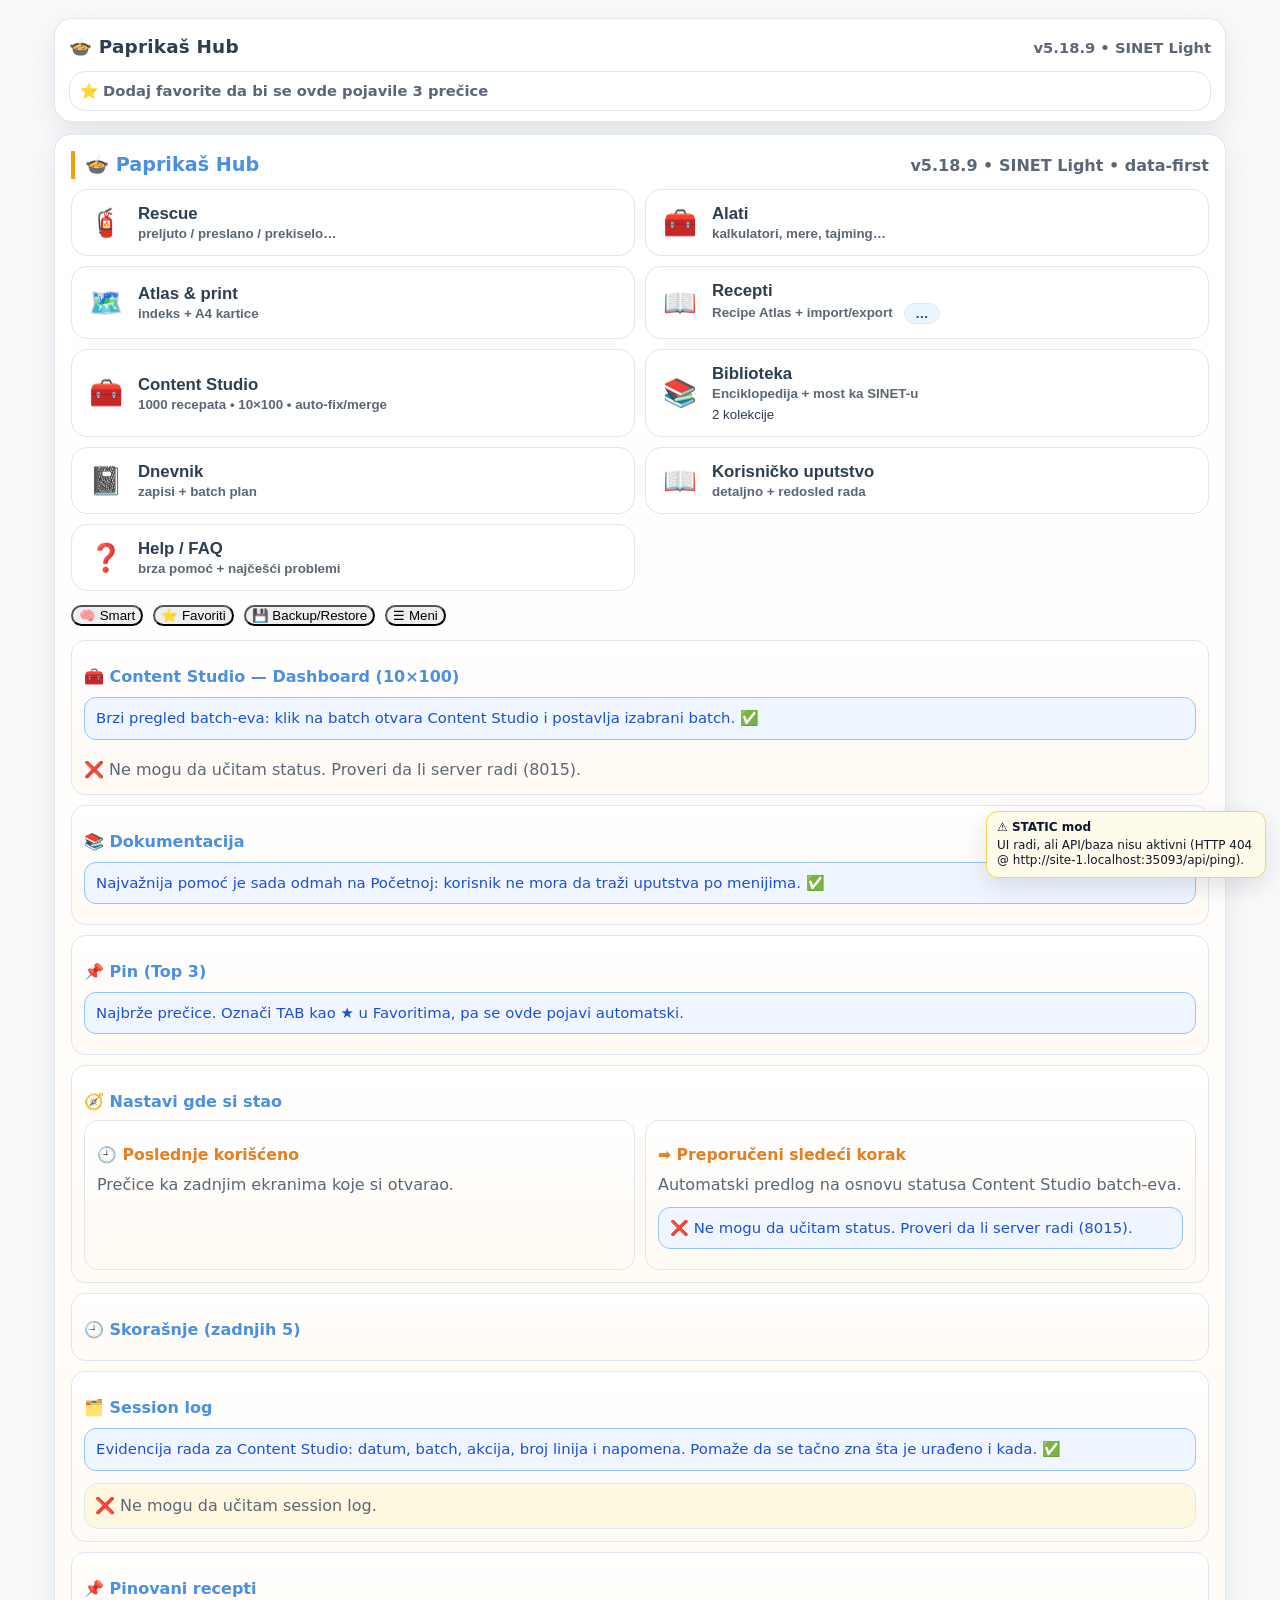
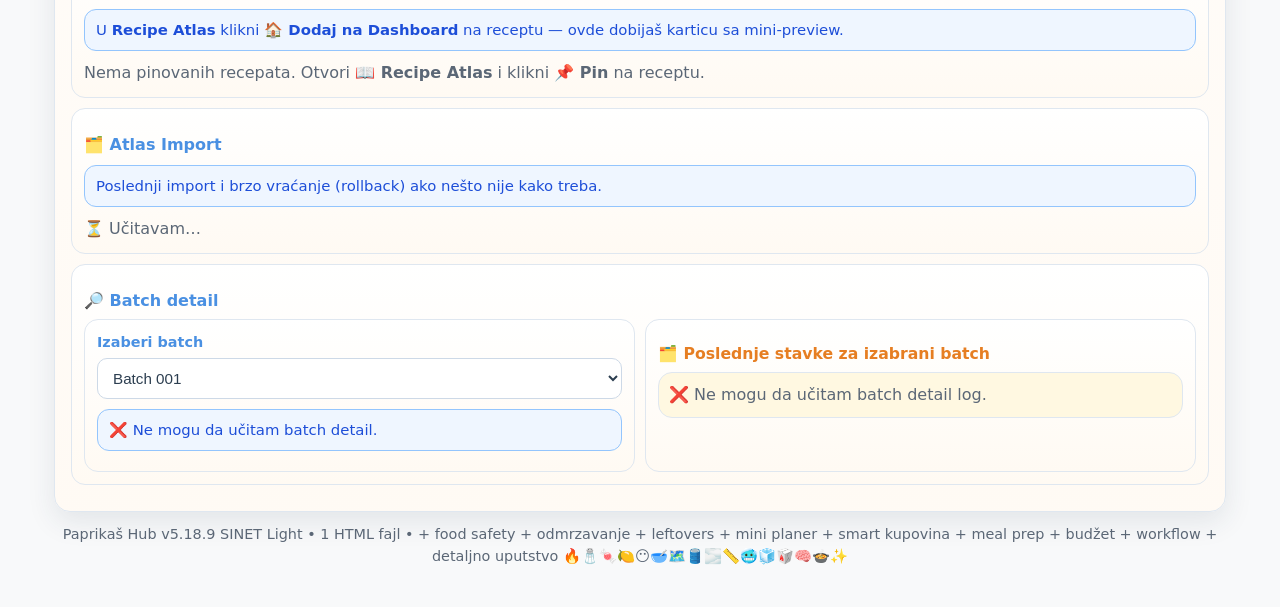
==== commit 083cd823: "Add files via upload" ====
--- a/index.html
+++ b/index.html
@@ -4,7 +4,7 @@
   <meta charset="UTF-8" />
   <meta name="viewport" content="width=device-width, initial-scale=1.0" />
   <link rel="icon" href="data:image/svg+xml,%3Csvg xmlns=%22http://www.w3.org/2000/svg%22 viewBox=%220 0 64 64%22%3E%3Ctext y=%2250%22 font-size=%2248%22%3E%F0%9F%8D%B2%3C/text%3E%3C/svg%3E" />
-  <title>Paprikaš Hub v5.8.3 SINET Light — Kitchen Rescue</title>
+  <title>Paprikaš Hub v5.18.9 SINET Light — Kitchen Rescue</title>
   <style>
     :root{
       /* SINET palette (Audio Lekar) */
@@ -689,7 +689,7 @@
     }
 
 
-    /* v5.8.3 launcher dashboard */
+    /* v5.15.0 launcher dashboard */
     .home-head{display:flex; align-items:baseline; justify-content:space-between; gap:10px; flex-wrap:wrap;}
     .home-head h2{margin:0;}
     .home-sub{color:var(--muted); font-weight:700;}
@@ -741,6 +741,26 @@
 
 
     
+    
+    /* Content Studio (pipeline) */
+    .ph-pipe-steps{margin:12px 0 0 0; padding:0; list-style:none;}
+    .ph-pipe-step{display:flex; gap:10px; align-items:flex-start; border:1px solid var(--line); border-radius:14px; padding:10px 12px; background:var(--panel); margin:8px 0; box-shadow:0 10px 24px rgba(20,18,15,.05);}
+    .ph-pipe-step .num{font-weight:900; min-width:38px; height:38px; border-radius:12px; display:flex; align-items:center; justify-content:center; background:var(--soft); border:1px solid var(--line);}
+    .ph-pipe-step.done{border-color: rgba(46, 204, 113, .5); background: rgba(46, 204, 113, .06);}
+    .ph-pipe-step.done .num{background: rgba(46, 204, 113, .16); border-color: rgba(46, 204, 113, .45);}
+    .ph-pipe-step.warn{border-color: rgba(230, 126, 34, .55); background: rgba(230, 126, 34, .06);}
+    .ph-pipe-step.warn .num{background: rgba(230, 126, 34, .16); border-color: rgba(230, 126, 34, .45);}
+    .ph-pipe-step .meta{flex:1;}
+    .ph-pipe-step .meta .t{font-weight:900;}
+    .ph-pipe-step .meta .d{color:var(--muted); margin-top:2px; font-size:.95rem;}
+    .ph-pipe-step .actions{display:flex; gap:8px; flex-wrap:wrap; justify-content:flex-end;}
+    .ph-pipe-step .actions button{padding:9px 10px; border-radius:12px; font-weight:900;}
+    .ph-pipe-box{border:1px solid var(--line); border-radius:14px; padding:12px; background:var(--soft2);}
+    .ph-pipe-box textarea{width:100%; min-height:160px; font-family: ui-monospace, SFMono-Regular, Menlo, Monaco, Consolas, "Liberation Mono", "Courier New", monospace;}
+    .ph-pipe-kv{display:grid; grid-template-columns: repeat(auto-fit,minmax(180px,1fr)); gap:10px; margin-top:10px;}
+    .ph-pipe-kv .ph-lib-stat{background:#fff;}
+
+
     /* v5.8: recipe count + category index */
     .ph-badge{
       display:inline-block;
@@ -804,6 +824,85 @@
     @media (max-width: 860px){
       .ph-recipes-stats .ph-grid{ grid-template-columns:1fr; }
     }
+
+
+    .ph-lib-stats{ display:grid; grid-template-columns:repeat(auto-fit,minmax(180px,1fr)); gap:10px; margin-top:12px; }
+    .ph-lib-stat{ border:1px solid var(--line); border-radius:14px; padding:12px; background:#fff; box-shadow:0 10px 24px rgba(20,18,15,.05); }
+    .ph-lib-stat b{ display:block; font-size:1.3rem; margin-top:4px; }
+    .ph-lib-map{ width:100%; border-collapse:collapse; }
+    .ph-lib-map th, .ph-lib-map td{ border-bottom:1px solid var(--line); padding:10px 8px; vertical-align:top; text-align:left; font-size:0.95rem; }
+    .ph-lib-grid{ display:grid; grid-template-columns:repeat(auto-fit,minmax(260px,1fr)); gap:12px; }
+    .ph-lib-card{ border:1px solid var(--line); border-radius:14px; padding:12px; background:#fff; box-shadow:0 10px 24px rgba(20,18,15,.05); }
+    .ph-lib-card h4{ margin:0 0 6px 0; }
+    .ph-lib-meta{ color:var(--muted); font-size:0.92rem; margin:4px 0 8px 0; }
+    .ph-lib-badges{ display:flex; flex-wrap:wrap; gap:6px; margin:6px 0 10px 0; }
+    .ph-lib-badges .pill, .ph-lib-stat .pill{ cursor:default; }
+    .ph-lib-results-head{ display:flex; flex-wrap:wrap; gap:8px; justify-content:space-between; align-items:center; margin:10px 0; }
+    .ph-lib-actions{ display:flex; flex-wrap:wrap; gap:8px; margin:10px 0; }
+    .ph-lib-shelf{ display:grid; grid-template-columns:repeat(auto-fit,minmax(260px,1fr)); gap:12px; margin:12px 0; }
+    .ph-lib-shelf-card{ border:1px solid var(--line); border-radius:16px; padding:14px; background:#fff; box-shadow:0 10px 24px rgba(20,18,15,.05); }
+    .ph-lib-shelf-card h3{ margin:0 0 6px 0; font-size:1rem; }
+    .ph-lib-shelf-card p{ margin:0; color:var(--muted); font-size:.92rem; }
+    .ph-lib-shelf-meta{ display:flex; flex-wrap:wrap; gap:6px; margin:8px 0 12px; }
+    .ph-lib-book{ margin-top:12px; }
+    .ph-lib-book summary{ display:flex; align-items:flex-start; justify-content:space-between; gap:12px; }
+    .ph-lib-bookline{ display:flex; flex-direction:column; gap:4px; }
+    .ph-lib-booktitle{ font-weight:900; color:var(--dark); }
+    .ph-lib-bookdesc{ font-size:.88rem; color:var(--muted); font-weight:700; }
+    .ph-lib-bookmeta{ display:flex; flex-wrap:wrap; gap:6px; justify-content:flex-end; }
+    .ph-lib-layout{ display:grid; grid-template-columns:minmax(240px,300px) minmax(0,1fr); gap:14px; align-items:start; margin-top:12px; }
+    .ph-lib-nav{ position:sticky; top:86px; }
+    .ph-lib-navlist{ display:flex; flex-direction:column; gap:10px; margin-top:10px; }
+    .ph-lib-navbtn{ width:100%; text-align:left; display:flex; flex-direction:column; gap:4px; border:1px solid var(--line); border-radius:14px; background:#fff; padding:12px; box-shadow:0 10px 24px rgba(20,18,15,.05); }
+    .ph-lib-navbtn:hover{ border-color:var(--accent); }
+    .ph-lib-navbtn.is-active{ border-color:var(--accent); background:rgba(184,120,68,.08); box-shadow:0 12px 28px rgba(184,120,68,.14); }
+    .ph-lib-navbtn strong{ font-size:.98rem; color:var(--dark); }
+    .ph-lib-navbtn small{ color:var(--muted); font-weight:700; }
+    .ph-lib-navmeta{ display:flex; flex-wrap:wrap; gap:6px; margin-top:6px; }
+    .ph-lib-nav-actions{ display:flex; flex-wrap:wrap; gap:8px; margin-top:10px; }
+    .ph-lib-kpis{ display:flex; flex-wrap:wrap; gap:8px; margin-top:8px; }
+    .ph-lib-content > .ph-lib-book:first-child{ margin-top:0; }
+    @media(max-width:920px){ .ph-lib-layout{ grid-template-columns:1fr; } .ph-lib-nav{ position:static; } }
+    @media(max-width:720px){ .ph-lib-book summary{ flex-direction:column; } .ph-lib-bookmeta{ justify-content:flex-start; } }
+
+
+    /* Home — Content Studio dashboard */
+    .ph-batch-grid{display:grid; grid-template-columns: repeat(auto-fit, minmax(120px, 1fr)); gap:10px; margin-top:10px;}
+    .ph-batch-chip{border:1px solid var(--line); background:var(--panel); border-radius:14px; padding:10px; text-align:left; cursor:pointer;}
+    .ph-batch-chip .t{font-weight:900;}
+    .ph-batch-chip .s{font-size:.92rem; color:var(--muted); margin-top:2px;}
+    .ph-batch-chip.done{border-color: rgba(46,204,113,.55); background: rgba(46,204,113,.07);}
+    .ph-batch-chip.partial{border-color: rgba(230,126,34,.55); background: rgba(230,126,34,.07);}
+    .ph-batch-chip.empty{opacity:.85;}
+
+
+    /* Home — Recently used + Next step */
+    .ph-recent-btn{border:1px solid var(--line); background:var(--panel); border-radius:14px; padding:10px 12px; font-weight:900; cursor:pointer;}
+    .ph-recent-btn .sm{display:block; font-size:.9rem; color:var(--muted); font-weight:700; margin-top:2px;}
+
+
+    /* Session log */
+    .ph-log-list{display:flex; flex-direction:column; gap:8px; max-height:340px; overflow:auto; border:1px solid var(--line); border-radius:14px; padding:10px; background:var(--soft2);}
+    .ph-log-item{border:1px solid var(--line); border-radius:12px; background:var(--panel); padding:10px;}
+    .ph-log-item .t{font-weight:900;}
+    .ph-log-item .m{color:var(--muted); font-size:.92rem; margin-top:3px;}
+    .ph-log-item .n{margin-top:6px; white-space:pre-wrap;}
+
+
+    /* Batch detail */
+    .ph-batch-detail-kv{display:grid; grid-template-columns: repeat(auto-fit,minmax(120px,1fr)); gap:8px; margin-top:10px;}
+    .ph-batch-detail-kv .mini{border:1px solid var(--line); border-radius:12px; background:var(--panel); padding:8px 10px;}
+    .ph-batch-detail-kv .mini b{display:block; font-size:1.02rem;}
+    .ph-batch-detail-kv .mini span{display:block; color:var(--muted); font-size:.88rem; margin-top:2px;}
+
+
+    /* Health pills */
+    .pill.good{background: rgba(46,204,113,.14); border-color: rgba(46,204,113,.35);}
+    .pill.warn{background: rgba(230,126,34,.14); border-color: rgba(230,126,34,.35);}
+    .pill.bad{background: rgba(231,76,60,.14); border-color: rgba(231,76,60,.35);}
+    .ph-batch-chip.ok{border-color: rgba(46,204,113,.55);}
+    .ph-batch-chip.warn{border-color: rgba(230,126,34,.65);}
+    .ph-batch-chip.bad{border-color: rgba(231,76,60,.65);}
 
 </style>
 
@@ -838,7 +937,7 @@
 .ph-menu-toprow input{flex:1; padding:11px 12px; border-radius:14px; border:1px solid var(--line);}
 .ph-menu-toprow button{padding:11px 12px; border-radius:14px; font-weight:900;}
 
-/* v5.8.3: search toggle (opciono) */
+/* v5.15.0: search toggle (opciono) */
 .ph-searchwrap{display:none; flex:1; gap:8px; align-items:center;}
 .ph-searchwrap.open{display:flex;}
 .ph-searchwrap input{flex:1;}
@@ -952,6 +1051,21 @@
 }
 .ph-chiprow{ display:flex; flex-wrap:wrap; gap:8px; }
 .ph-chip.small{ padding:7px 10px; font-size:12px; }
+
+    .ph-lib-stats{ display:grid; grid-template-columns:repeat(auto-fit,minmax(180px,1fr)); gap:10px; margin-top:12px; }
+    .ph-lib-stat{ border:1px solid var(--line); border-radius:14px; padding:12px; background:#fff; box-shadow:0 10px 24px rgba(20,18,15,.05); }
+    .ph-lib-stat b{ display:block; font-size:1.3rem; margin-top:4px; }
+    .ph-lib-map{ width:100%; border-collapse:collapse; }
+    .ph-lib-map th, .ph-lib-map td{ border-bottom:1px solid var(--line); padding:10px 8px; vertical-align:top; text-align:left; font-size:0.95rem; }
+    .ph-lib-grid{ display:grid; grid-template-columns:repeat(auto-fit,minmax(260px,1fr)); gap:12px; }
+    .ph-lib-card{ border:1px solid var(--line); border-radius:14px; padding:12px; background:#fff; box-shadow:0 10px 24px rgba(20,18,15,.05); }
+    .ph-lib-card h4{ margin:0 0 6px 0; }
+    .ph-lib-meta{ color:var(--muted); font-size:0.92rem; margin:4px 0 8px 0; }
+    .ph-lib-badges{ display:flex; flex-wrap:wrap; gap:6px; margin:6px 0 10px 0; }
+    .ph-lib-badges .pill, .ph-lib-stat .pill{ cursor:default; }
+    .ph-lib-results-head{ display:flex; flex-wrap:wrap; gap:8px; justify-content:space-between; align-items:center; margin:10px 0; }
+    .ph-lib-actions{ display:flex; flex-wrap:wrap; gap:8px; margin:10px 0; }
+
 </style>
 
 </head>
@@ -959,7 +1073,8 @@
 
 <script>
   // v4.3: force LIGHT theme for readability (disable dark mode)
-  try{
+    const PH_APP_VERSION = "v5.18.9";
+try{
     document.documentElement.classList.remove('dark');
     document.body && document.body.classList.remove('dark');
     localStorage.setItem('paprikasHubThemeV38DataFirst','light');
@@ -971,7 +1086,7 @@
     <header class="hero ph-hero-compact">
       <div class="ph-headline">
         <div class="ph-head-title">🍲 Paprikaš Hub</div>
-        <div class="ph-head-meta">v5.8.3 • SINET Light</div>
+        <div class="ph-head-meta"><span id="phVersionTag">v5.18.9</span> • SINET Light</div>
       </div>
 
       <div class="ph-mobilebar">
@@ -998,6 +1113,7 @@
         <button class="ph-catbtn" onclick="phOpenCategory('tools')">🧰 Alati <small>kalkulator, mere, tajming…</small></button>
         <button class="ph-catbtn" onclick="phOpenCategory('atlas')">🗺️ Atlas & print <small>indeks + A4 kartice</small></button>
         <button class="ph-catbtn" onclick="phOpenCategory('journal')">📓 Dnevnik & batch <small>zapisi + test plan</small></button>
+        <button class="ph-catbtn" onclick="phOpenCategory('library')">📚 Biblioteka <small>enciklopedija + reference</small></button>
         <button class="ph-catbtn" onclick="switchTab('manual')">📖 Uputstvo <small>server/static + troubleshooting</small></button>
       </div>
 
@@ -1033,6 +1149,7 @@
         <button onclick="switchTab('budget')">💸 Budžet helper</button>
         <button onclick="switchTab('workflow')">🧼 Organizacija rada</button>
         <button onclick="switchTab('manual')">📖 Korisničko uputstvo</button>
+        <button onclick="try{window.open('docs/HELP_BRZI_VODIC.html','_blank');}catch(_e){}">❓ Help / FAQ</button>
       </div>
     </header>
 
@@ -1068,6 +1185,7 @@
       <button class="tab-btn" data-tab="mealprep" onclick="switchTab('mealprep')">📅 Meal prep (1–3 dana)</button>
       <button class="tab-btn" data-tab="budget" onclick="switchTab('budget')">💸 Budžet kuvanje helper</button>
       <button class="tab-btn" data-tab="workflow" onclick="switchTab('workflow')">🧼 Organizacija kuhinje</button>
+      <button class="tab-btn" data-tab="library" onclick="switchTab('library')">📚 Biblioteka</button>
       <button class="tab-btn" data-tab="manual" onclick="switchTab('manual')">📖 Korisničko uputstvo</button>
     </nav>
 
@@ -1076,7 +1194,7 @@
     <section id="pane-home" class="pane active">
       <div class="home-head">
         <h2>🍲 Paprikaš Hub</h2>
-        <div class="home-sub">v5.8.3 • SINET Light • data-first</div>
+        <div class="home-sub"><span id="phVersionHome">v5.18.9</span> • SINET Light • data-first</div>
       </div>
 
       <div class="launcher-grid">
@@ -1093,14 +1211,31 @@
           <span class="tx"><b>Atlas & print</b><i>indeks + A4 kartice</i></span>
         </button>
         
-<button class="launcher-card" onclick="switchTab('recipes')">
+<button class="launcher-card" onclick="phOpenCategory('recipes')">
   <span class="ic">📖</span>
   <span class="tx"><b>Recepti</b><i>Recipe Atlas + import/export <span id="phRecipeCountBadge" class="ph-badge">…</span></i></span>
+</button>
+<button class="launcher-card" onclick="phOpenCategory('studio')">
+  <span class="ic">🧰</span>
+  <span class="tx"><b>Content Studio</b><i>1000 recepata • 10×100 • auto-fix/merge</i></span>
+</button>
+        <button class="launcher-card" onclick="phOpenCategory('library')">
+  <span class="ic">📚</span>
+  <span class="tx"><b>Biblioteka</b><i>Enciklopedija + most ka SINET-u</i><span class="pill" style="margin-top:6px; display:inline-block" data-ph-count="library_collections">2 kolekcije</span></span>
 </button>
         <button class="launcher-card" onclick="phOpenCategory('diary')">
           <span class="ic">📓</span>
           <span class="tx"><b>Dnevnik</b><i>zapisi + batch plan</i></span>
         </button>
+        <button class="launcher-card" onclick="switchTab('manual')">
+          <span class="ic">📖</span>
+          <span class="tx"><b>Korisničko uputstvo</b><i>detaljno + redosled rada</i></span>
+        </button>
+        <button class="launcher-card" onclick="switchTab('help')">
+          <span class="ic">❓</span>
+          <span class="tx"><b>Help / FAQ</b><i>brza pomoć + najčešći problemi</i></span>
+        </button>
+
       </div>
 
       <div class="launcher-mini">
@@ -1110,16 +1245,82 @@
 	    <button data-ph-menu-btn="1" onclick="phOpenMenu()">☰ Meni</button>
       </div>
 
+
+      <div class="card ph-no-print" id="phHomeStudioDash">
+        <h3>🧰 Content Studio — Dashboard (10×100)</h3>
+        <div class="note">Brzi pregled batch-eva: klik na batch otvara Content Studio i postavlja izabrani batch. ✅</div>
+        <div class="ph-batch-grid" id="phHomeBatchGrid"></div>
+        <div class="toolbar" style="margin-top:10px; flex-wrap:wrap">
+          <button class="primary" onclick="switchTab('studio')">🧰 Otvori Content Studio</button>
+          <button onclick="phHomeStudioDashRefresh()">🔄 Osveži status</button>
+          <button onclick="try{window.open('docs/HELP_BRZI_VODIC.html','_blank');}catch(_e){}">❓ Help</button>
+          <button onclick="switchTab('manual')">📖 Uputstvo</button>
+        </div>
+        <div id="phHomeStudioDashMsg" class="muted" style="margin-top:8px"></div>
+      </div>
+
+
+      <div class="card ph-no-print" id="phHomeDocsPanel">
+        <h3>📚 Dokumentacija</h3>
+        <div class="note">Najvažnija pomoć je sada odmah na Početnoj: korisnik ne mora da traži uputstva po menijima. ✅</div>
+        <div class="toolbar" style="margin-top:10px; flex-wrap:wrap">
+          <button class="primary" onclick="switchTab('manual')">📖 Korisničko uputstvo</button>
+          <button onclick="switchTab('help')">❓ Help / FAQ</button>
+          <button onclick="try{window.open('docs/QUICK_START.html','_blank');}catch(_e){}">🚀 Quick Start</button>
+          <button onclick="try{window.open('docs/TROUBLESHOOTING.html','_blank');}catch(_e){}">🧯 Troubleshooting</button>
+        </div>
+      </div>
+
+
+
+
       <div class="card">
         <h3>📌 Pin (Top 3)</h3>
         <div class="note">Najbrže prečice. Označi TAB kao ★ u Favoritima, pa se ovde pojavi automatski.</div>
         <div class="ph-chipbar" data-ph-quickchips></div>
       </div>
 
+
+      <div class="card ph-no-print" id="phHomeNextPanel">
+        <h3>🧭 Nastavi gde si stao</h3>
+        <div class="grid two">
+          <div class="card" style="margin:0">
+            <h4>🕘 Poslednje korišćeno</h4>
+            <div class="muted">Prečice ka zadnjim ekranima koje si otvarao.</div>
+            <div class="toolbar" id="phRecentTabsBar" style="margin-top:10px; flex-wrap:wrap"></div>
+          </div>
+          <div class="card" style="margin:0">
+            <h4>➡️ Preporučeni sledeći korak</h4>
+            <div class="muted">Automatski predlog na osnovu statusa Content Studio batch-eva.</div>
+            <div class="note" id="phNextStepNote" style="margin-top:10px">⏳ Učitavam preporuku…</div>
+            <div class="toolbar" style="margin-top:10px; flex-wrap:wrap">
+              <button class="primary" id="phNextStepBtn" onclick="switchTab('studio')">🧰 Otvori Content Studio</button>
+              <button onclick="phHomeNextRefresh()">🔄 Osveži</button>
+            </div>
+          </div>
+        </div>
+      </div>
+
+
+
       <div class="card">
         <h3>🕘 Skorašnje (zadnjih 5)</h3>
         <div id="phRecentHome" class="ph-chipbar"></div>
       </div>
+
+
+      <div class="card ph-no-print" id="phHomeSessionLogPanel">
+        <h3>🗂️ Session log</h3>
+        <div class="note">Evidencija rada za Content Studio: datum, batch, akcija, broj linija i napomena. Pomaže da se tačno zna šta je urađeno i kada. ✅</div>
+        <div class="toolbar" style="margin-top:10px; flex-wrap:wrap">
+          <button class="primary" onclick="switchTab('studio')">🧰 Otvori Content Studio</button>
+          <button onclick="phSessionLogRefresh()">🔄 Osveži log</button>
+          <button onclick="phSessionLogDownload()">⬇️ Download log (JSON)</button>
+        </div>
+        <div id="phHomeSessionLogList" class="ph-log-list" style="margin-top:12px"></div>
+      </div>
+
+
     
       <div class="card">
         <h3>📌 Pinovani recepti</h3>
@@ -1131,6 +1332,43 @@
         </div>
         <div id="phPinnedRecipesHome" class="ph-recipe-mini-grid"></div>
       </div>
+
+
+      <div class="card ph-no-print" id="phHomeAtlasImportPanel">
+        <h3>🗂️ Atlas Import</h3>
+        <div class="note">Poslednji import i brzo vraćanje (rollback) ako nešto nije kako treba.</div>
+        <div class="toolbar" style="margin-top:10px; flex-wrap:wrap">
+          <button class="primary" onclick="try{switchTab('studio'); setTimeout(()=>phPipeAtlasAutoImport(), 300);}catch(_e){}">⚡ Auto-import</button>
+          <button onclick="try{switchTab('studio'); setTimeout(()=>phPipeAtlasRollbackLast(), 300);}catch(_e){}">↩️ Rollback last</button>
+          <button onclick="phHomeAtlasHistory()">🗂️ History</button>
+        </div>
+        <div id="phHomeAtlasImportLast" class="muted" style="margin-top:10px">⏳ Učitavam…</div>
+      </div>
+
+
+
+
+      <div class="card ph-no-print" id="phHomeBatchDetailPanel">
+        <h3>🔎 Batch detail</h3>
+        <div class="grid two">
+          <div class="card" style="margin:0">
+            <label class="label">Izaberi batch</label>
+            <select id="phHomeBatchDetailSel" class="input"></select>
+            <div class="toolbar" style="margin-top:10px; flex-wrap:wrap">
+              <button class="primary" onclick="phBatchDetailOpen()">🧰 Otvori batch u Studio</button>
+              <button onclick="phBatchDetailRefresh()">🔄 Osveži detalj</button>
+              <button onclick="phBatchQuickFix()">🛠️ Quick fix</button>
+            </div>
+            <div id="phHomeBatchDetailStats" class="note" style="margin-top:10px">⏳ Učitavam detalje…</div>
+          </div>
+          <div class="card" style="margin:0">
+            <h4>🗂️ Poslednje stavke za izabrani batch</h4>
+            <div id="phHomeBatchDetailLog" class="ph-log-list"></div>
+          </div>
+        </div>
+      </div>
+
+
 
     </section>
 
@@ -2689,7 +2927,7 @@
 <section id="pane-recipes" class="pane">
   <div class="card">
     <h2>📖 Recipe Atlas</h2>
-    <p>Ovo je baza recepata. Imaš <strong>ugrađene recepte</strong> (iz <code>/data/recipes/*.json</code>) i <strong>tvoje recepte</strong> (snimaju se u bazi na disku kada je <em>Server DB aktivan</em>). ✅</p>
+    <p>Ovo je jedinstveni Recipe Atlas. Ugrađeni katalog se primarno učitava iz <code>/data/recipes_chunks/manifest.json</code>, a tvoji lokalni recepti se čuvaju u bazi na disku kada je <em>Server DB aktivan</em>. ✅</p>
 
     <div class="ph-recipes-toolbar ph-no-print">
       <button class="primary" onclick="phRecipesShowEditor()">➕ Novi recept</button>
@@ -2703,9 +2941,12 @@
       <button onclick="phRecipesPrintFiltered()">🖨️ Print (filter)</button>
       <button onclick="phRecipesShowStats()">📊 Statistika</button>
       <button onclick="phRecipesExportQC()">🧹 QC izveštaj</button>
+      <button onclick="phRecipesRefreshCatalog(true)">🔄 Osveži bazu</button>
+      <button onclick="phClearBrowserCacheAndReload()">🧼 Cache</button>
     </div>
 
     <div id="phRecipesTotalLine" class="ph-recipes-total muted" style="margin-top:10px"></div>
+    <div id="phRecipesSourceInfo" class="note ph-no-print" style="margin-top:8px"></div>
 
     <div class="grid two" style="margin-top:10px">
       <div>
@@ -2740,6 +2981,17 @@
 
 
     <div id="phRecipesList" style="margin-top:12px"></div>
+
+  </div>
+
+
+  <div class="card ph-no-print" id="phContentStudioShortcut">
+    <h3>🧰 Content Studio</h3>
+    <p class="muted">Prebačen je na poseban ekran radi bržeg rada na mobilnom. Ovde je samo prečica.</p>
+    <div class="ph-actions">
+      <button class="primary" onclick="switchTab('studio')">🧰 Otvori Content Studio</button>
+      <button onclick="phToggleFavorite('studio')">⭐ Dodaj u favorite</button>
+    </div>
   </div>
 
   <div class="card" id="phRecipeEditor" style="display:none">
@@ -2794,8 +3046,450 @@
 
   <input id="phRecipesImportFile" type="file" accept="application/json,text/csv,text/plain,.json,.ndjson,.jsonl,.csv,.txt" style="display:none" onchange="phRecipesHandleImport(this.files && this.files[0])"/>
   <input id="phRecipesImportPdfFile" type="file" accept="application/pdf,.pdf" style="display:none" onchange="phRecipesHandleImportPdf(this.files && this.files[0])"/>
+
 </section>
 
+<section id="pane-studio" class="pane">
+  <div class="home-head">
+    <h2>🧰 Content Studio</h2>
+    <div class="home-sub"><span class="pill">v5.18.9</span> • 1000 recepata • mobilni ulaz</div>
+  </div>
+
+  <div class="card">
+    <div class="note">Izdvojen ekran za skupljanje i obradu recepata. Na mobilnom više nema skrolovanja do dna Recipe Atlas-a. ✅</div>
+    <div class="ph-actions" style="margin-top:8px">
+      <button onclick="switchTab('home')">🏠 Početna</button>
+      <button onclick="switchTab('recipes')">📖 Recipe Atlas</button>
+      <button onclick="phToggleFavorite('studio')">⭐ Favorit</button>
+    </div>
+  </div>
+
+  <div class="card ph-no-print" id="phContentStudio">
+    <h2>🧰 Content Studio — 1000 recepata (10×100) <span class="pill">ver v5.18.9</span></h2>
+    <p class="muted">Jedan panel za ceo rad: promptovi (copy), paste+save batch, status, auto-fix + merge + export. Sve po redosledu. ✅</p>
+
+    <div class="ph-pipe-kv">
+      <div class="ph-lib-stat"><div class="pill">Baza</div><b id="phPipeBaseCount">—</b><div class="muted">ugrađeni + lokalni</div></div>
+      <div class="ph-lib-stat"><div class="pill">Inventory</div><b id="phPipeInv">—</b><div class="muted">naslovi (dedup)</div></div>
+      <div class="ph-lib-stat"><div class="pill">Batch (1–10)</div><b id="phPipeBatches">—</b><div class="muted">linije ukupno</div></div>
+      <div class="ph-lib-stat"><div class="pill">Merge</div><b id="phPipeMerged">—</b><div class="muted">spojeno validno</div></div>
+    </div>
+
+    <div class="ph-pipe-box" style="margin-top:12px">
+      <div class="grid two">
+        <div>
+          <label class="label">Izaberi batch (1–10)</label>
+          <select id="phPipeBatchSel" class="input"></select>
+          <div class="ph-actions" style="margin-top:8px">
+            <button onclick="phPipeLoadPrompt()">📋 Učitaj prompt</button>
+            <button onclick="phPipeBuildPromptAuto()">🧠 Build prompt (auto)</button>
+            <button onclick="phPipeOpenPromptWindow()">🪟 Open helper</button>
+            <button class="primary" onclick="phPipeCopyPrompt()">📎 Copy prompt</button>
+            <button onclick="phPipeDownloadInventory()">⬇️ Download inventory TXT</button>
+          </div>
+          <div class="muted" style="margin-top:8px">Savet: u prompt ubaci inventory + prethodne naslove iz ranijih batch-eva (dedup).</div>
+        </div>
+        <div>
+          <label class="label">Opcije merge-a</label>
+          <label style="display:flex; gap:10px; align-items:center; margin-top:6px">
+            <input type="checkbox" id="phPipeOptAutofix" checked /> <span><b>Auto-fix</b> (koraci/sastojci string → lista)</span>
+          </label>
+          <label style="display:flex; gap:10px; align-items:center; margin-top:6px">
+            <input type="checkbox" id="phPipeOptSoftKolicina" checked /> <span><b>Soft accept</b> prazna <code>kolicina</code> (ne ruši validaciju)</span>
+          <label style="display:flex; gap:10px; align-items:center; margin-top:6px">
+            <input type="checkbox" id="phPipeOptUseCleaned" checked /> <span><b>Use cleaned</b> batch-eve (ako postoje)</span>
+          </label>
+          <label style="display:flex; gap:10px; align-items:center; margin-top:6px">
+            <input type="checkbox" id="phPipeOptGate" checked /> <span><b>Quality gate</b> blokiraj merge ako postoje BAD batch-evi</span>
+          </label>
+          <label style="display:flex; gap:10px; align-items:center; margin-top:6px">
+          </label>
+          </label>
+          <label style="display:flex; gap:10px; align-items:center; margin-top:6px">
+            <input type="checkbox" id="phPipeOptStrict" /> <span>Strict (strože provere)</span>
+          </label>
+          <div class="ph-actions" style="margin-top:10px">
+            <button onclick="phPipeFinalize1000()">🏁 Finalize 1000</button>
+            <button onclick="phPipeGateCheck(true)">🛡️ Gate check</button>
+            <button onclick="phPipeQuickFixAll()">🛠️ Quick fix ALL</button>
+            <button onclick="phPipeFixGateMerge()">🚦 Fix→Gate→Merge</button>
+            <button onclick="phPipeRunMerge()">🧪 Auto-fix + Merge</button>
+            <button onclick="phPipeExportAll()">📦 Export ALL (zip)</button>
+          </div>
+          <div id="phPipeRunMsg" class="note" style="display:none; margin-top:8px"></div>
+          <div id="phRecheckStamp" class="muted" style="margin-top:6px"></div>
+        </div>
+      </div>
+
+      <label class="label" style="margin-top:10px">Prompt / sadržaj (možeš i paste NDJSON ovde pa snimiš u batch)</label>
+      <textarea id="phPipeText" placeholder="Klikni ‘Učitaj prompt’, ili nalepi NDJSON (100 recepata) pa klikni ‘Sačuvaj batch’…"></textarea>
+      <div class="ph-actions" style="margin-top:8px">
+        <button onclick="phPipeSaveBatchFromText()">💾 Sačuvaj batch (iz textarea)</button>
+        <button onclick="phPipeUploadBatchFile()">⬆️ Upload batch file</button>
+        <button onclick="phPipeExtractTitles()">🧾 Extract titles</button>
+        <button onclick="phPipeMergeTitles()">🧩 Merge titles (all-previous)</button>
+        <button onclick="phPipeDownloadMerged()">⬇️ Download merged NDJSON</button>
+        <button onclick="phPipeAtlasAutoImport()">⚡ Auto-import u Atlas</button>
+        <button onclick="phPipeAtlasRollbackLast()">↩️ Rollback last import</button>
+        <button onclick="phPipeAtlasHistory()">🗂️ Import history</button>
+        <button onclick="phPipeDownloadReports()">⬇️ Download reports ZIP</button>
+      </div>
+      <input id="phPipeFile" type="file" accept=".ndjson,.jsonl,.txt,.json" style="display:none" />
+    </div>
+
+    
+    <div class="card ph-no-print" id="phStudioSessionLogPanel">
+      <h3>🗂️ Session log</h3>
+      <div class="grid two">
+        <div>
+          <label class="label">Napomena za izabrani batch</label>
+          <textarea id="phSessionLogNote" class="input" style="min-height:110px" placeholder="Upiši kratku napomenu: šta je rađeno, odakle su recepti, šta treba proveriti, da li je batch dobar, itd."></textarea>
+          <div class="ph-actions" style="margin-top:8px">
+            <button class="primary" onclick="phSessionLogAddNote()">💾 Sačuvaj napomenu u log</button>
+            <button onclick="phSessionLogRefresh()">🔄 Osveži log</button>
+            <button onclick="phSessionLogDownload()">⬇️ Download log (JSON)</button>
+          </div>
+        </div>
+        <div>
+          <label class="label">Poslednje aktivnosti</label>
+          <div id="phStudioSessionLogList" class="ph-log-list"></div>
+        </div>
+      </div>
+    </div>
+
+
+    <div class="card ph-no-print" id="phStudioBatchDetailPanel">
+      <h3>🔎 Batch detail</h3>
+      <div class="grid two">
+        <div>
+          <div id="phStudioBatchDetailStats" class="note">⏳ Učitavam detalje za izabrani batch…</div>
+          <div class="ph-actions" style="margin-top:8px">
+            <button onclick="phBatchDetailRefresh()">🔄 Osveži detalj</button>
+            <button onclick="phBatchDetailPrefillNote()">📝 Ubaci poslednju napomenu u editor</button>
+            <button onclick="phBatchQuickFix()">🛠️ Quick fix batch</button>
+            <button onclick="phBatchDownloadCleaned()">⬇️ Download cleaned</button>
+            <button onclick="phBatchDownloadInvalid()">⬇️ Download invalid</button>
+            <button onclick="phBatchPromoteCleaned()">✅ Promote cleaned</button>
+          </div>
+        </div>
+        <div>
+          <div id="phStudioBatchDetailLog" class="ph-log-list"></div>
+        </div>
+      </div>
+    </div>
+
+<h3 style="margin-top:14px">📌 Meni po redosledu rada</h3>
+    <ul class="ph-pipe-steps" id="phPipeSteps"></ul>
+  </div>
+
+</section>
+
+
+<section id="pane-help" class="pane">
+  <div class="home-head">
+    <h2>❓ Help / FAQ</h2>
+    <div class="home-sub"><span class="pill">v5.18.9</span> • brza pomoć • mobilno čitljivo</div>
+  </div>
+
+  <div class="card ph-no-print">
+    <div class="toolbar" style="flex-wrap:wrap">
+      <button onclick="switchTab('home')">🏠 Početna</button>
+      <button onclick="switchTab('manual')">📖 Korisničko uputstvo</button>
+      <button onclick="switchTab('studio')">🧰 Content Studio</button>
+      <button onclick="try{window.open('docs/QUICK_START.html','_blank');}catch(_e){}">🚀 Quick Start</button>
+      <button onclick="try{window.open('docs/TROUBLESHOOTING.html','_blank');}catch(_e){}">🧯 Troubleshooting</button>
+    </div>
+    <div class="note" style="margin-top:10px">Ovo je <strong>brzi help ekran</strong> za svakodnevni rad. Za dubinsko čitanje koristi i detaljno Korisničko uputstvo.</div>
+  </div>
+
+  <div class="grid two">
+    <div class="card">
+      <h3>🚀 Quick Start</h3>
+      <ol>
+        <li>Pokreni server na <code>127.0.0.1:8015</code>.</li>
+        <li>Na Početnoj izaberi modul koji ti treba.</li>
+        <li>Za nove recepte idi na <strong>🧰 Content Studio</strong>.</li>
+        <li>Za postojeću bazu i pregled idi na <strong>📖 Recipe Atlas</strong>.</li>
+        <li>Za praktičnu pomoć koristi <strong>Biblioteka / Trikovi / Help</strong>.</li>
+      </ol>
+      <div class="good">Princip rada: <strong>Početna = komandni centar</strong>; korisnik ne treba da traži alate duboko po tabovima.</div>
+    </div>
+
+    <div class="card">
+      <h3>🧰 Content Studio — najkraći tok</h3>
+      <ol>
+        <li>Izaberi Batch 001–010.</li>
+        <li>Klikni <strong>Build prompt (auto)</strong>.</li>
+        <li><strong>Open helper</strong> → Copy → nalepi u ChatGPT.</li>
+        <li>Dobijeni NDJSON nalepi ili uploaduj u isti batch.</li>
+        <li><strong>Extract titles</strong>.</li>
+        <li>Na kraju: <strong>Merge titles</strong> → <strong>Auto-fix + Merge</strong>.</li>
+      </ol>
+    </div>
+  </div>
+
+  <div class="grid two">
+    <div class="card">
+      <h3>📖 Recipe Atlas</h3>
+      <ul>
+        <li>Recipe Atlas je ciljna baza recepata.</li>
+        <li>Ovde radiš pregled, ručni unos, edit i import finalnog merged NDJSON-a.</li>
+        <li>Inventory export služi za dedup u sledećim promptovima.</li>
+      </ul>
+    </div>
+
+    <div class="card">
+      <h3>📚 Dokumentacija</h3>
+      <ul>
+        <li><strong>Korisničko uputstvo</strong> — detaljno, kompletan opis sistema.</li>
+        <li><strong>Help / FAQ</strong> — kratka pomoć za svakodnevni rad.</li>
+        <li><strong>Quick Start</strong> — najkraći put za pokretanje.</li>
+        <li><strong>Troubleshooting</strong> — česte greške i rešenja.</li>
+      </ul>
+    </div>
+  </div>
+
+  <div class="card">
+    <h3>🧯 Najčešći problemi</h3>
+    <details open>
+      <summary>Server radi, ali ne vidim promene</summary>
+      <div class="muted">Uradi <strong>Ctrl+Shift+R</strong>. Browser često drži stari cache za <code>index.html</code>.</div>
+    </details>
+    <details>
+      <summary>Batch ne prolazi merge</summary>
+      <div class="muted">Proveri da li je izlaz zaista <strong>NDJSON</strong> (1 JSON objekat po liniji). Uključi <strong>Auto-fix</strong> i pogledaj <code>invalid_lines</code> report.</div>
+    </details>
+    <details>
+      <summary>Duplikati se i dalje pojavljuju</summary>
+      <div class="muted">Koristi <strong>inventory titles</strong> + <strong>extract titles</strong> iz ranijih batch-eva. Prompt mora da zna šta već postoji.</div>
+    </details>
+    <details>
+      <summary>Na mobilnom je teško snaći se</summary>
+      <div class="muted">Radi iz <strong>Početne</strong>. Najvažniji ulazi su sada odmah vidljivi: Recipe Atlas, Content Studio, Korisničko uputstvo, Help / FAQ i batch dashboard.</div>
+    </details>
+  </div>
+</section>
+
+<section id="pane-library" class="pane">
+  <div class="ph-lib-layout">
+    <aside class="ph-lib-nav card ph-no-print">
+      <h3 style="margin-top:0">🗂️ Sadržaj Biblioteke</h3>
+      <div class="muted">Ovde odmah vidiš <strong>sve knjige i kolekcije</strong>. Klik otvara izabranu sekciju i zatvara ostale, da ekran ostane čist.</div>
+      <div class="ph-lib-nav-actions">
+        <button class="primary" onclick="phLibraryExpandAll(false)">📚 Samo naslovi</button>
+        <button onclick="phLibraryExpandAll(true)">📖 Otvori sve</button>
+      </div>
+      <div class="ph-lib-navlist">
+        <button id="phLibNavEnc" class="ph-lib-navbtn is-active" onclick="phLibraryOpenSection('phLibBookEnc')">
+          <strong>📖 Enciklopedija narodnih metoda</strong>
+          <small>Kurirana knjiga, bridge JSON i jasno razdvajanje: Paprikas Hub / SINET</small>
+          <span class="ph-lib-navmeta">
+            <span class="pill" data-ph-count="enc_items">147 stavki</span>
+            <span class="pill">knjiga</span>
+            <span class="pill">bridge</span>
+          </span>
+        </button>
+        <button id="phLibNavJna" class="ph-lib-navbtn" onclick="phLibraryOpenSection('phLibBookJna')">
+          <strong>🪖 Kuvar JNA - OCR bundle review</strong>
+          <small>OCR naslovni indeks, preview koraka i review red za bezbedan merge</small>
+          <span class="ph-lib-navmeta">
+            <span class="pill" data-ph-count="jna_titles">328 naslova</span>
+            <span class="pill">OCR review</span>
+            <span class="pill" data-ph-count="jna_preview">270 preview</span>
+          </span>
+        </button>
+      </div>
+    </aside>
+
+    <div class="ph-lib-content">
+      <div class="card">
+        <h2>📚 Biblioteka / Enciklopedija narodnih metoda</h2>
+        <p>Ovde je biblioteka sada organizovana kao <strong>polica knjiga + sadržaj na vrhu</strong>: korisnik odmah vidi <strong>koje kolekcije postoje</strong>, kog su tipa i jednim klikom otvara samo onu koja ga zanima. Tako Biblioteka ostaje pregledna i na velikim i na malim ekranima.</p>
+        <div class="warn"><strong>Važno:</strong> referentni sadržaj je odvojen od glavnog Recipe Atlas toka. Knjige i OCR bundle-ovi služe za pregled, pretragu, review i bezbedan most ka kasnijem merge-u.</div>
+        <div class="ph-lib-kpis">
+          <span class="pill" data-ph-count="library_collections">2 kolekcije</span>
+          <span class="pill">1 referentna knjiga</span>
+          <span class="pill">1 OCR review kolekcija</span>
+          <span class="pill">most ka SINET-u</span>
+        </div>
+      </div>
+
+  <details id="phLibBookEnc" class="ph-acc ph-lib-book" open>
+    <summary>
+      <span class="ph-lib-bookline">
+        <span class="ph-lib-booktitle">📖 Enciklopedija narodnih metoda</span>
+        <span class="ph-lib-bookdesc">Kurirana knjiga, bridge JSON i jasna podela: šta ostaje u Paprikas Hub-u, a šta ide ka SINET-u.</span>
+      </span>
+      <span class="ph-lib-bookmeta">
+        <span class="pill" data-ph-count="enc_items">147 stavki</span>
+        <span class="pill">Biljke + saveti</span>
+        <span class="pill">SINET bridge</span>
+      </span>
+    </summary>
+    <div class="ph-acc-body">
+      <p>Ovo je referentni modul koji pakuje posebnu HTML knjigu i kurirani bridge JSON. Služi kao <strong>read-only biblioteka</strong>, kao kontrolni viewer za buduće merge-ove, i kao jasan most: <strong>šta je korisno za Paprikas Hub</strong>, a <strong>šta ide ka SINET-u</strong>.</p>
+      <div class="warn"><strong>Važno:</strong> sadržaj je tradicionalna referenca. U Paprikas Hub-u se ne koristi kao automatski medicinski savet i ne menja Recipe Atlas.</div>
+
+      <div class="ph-lib-actions ph-no-print">
+        <button class="primary" onclick="phEncOpenBook()">📖 Otvori knjigu</button>
+        <button onclick="phEncOpenOverview()">🗂️ Pregled poglavlja</button>
+        <button onclick="phEncOpenBridgeJson()">🧩 Bridge JSON</button>
+        <button onclick="loadEnciklopedijaBridge(true)">🔄 Osveži modul</button>
+      </div>
+
+      <div id="phEncStatus" class="muted">Bridge modul nije još učitan.</div>
+      <div id="phEncSummary"></div>
+
+      <div class="grid two" style="margin-top:12px">
+        <div class="card">
+          <h3>🍲 Šta uzimamo za Paprikas Hub</h3>
+          <div id="phEncPaprikas"></div>
+        </div>
+        <div class="card">
+          <h3>🩺 Šta ide u SINET</h3>
+          <div id="phEncSinet"></div>
+        </div>
+      </div>
+
+      <div class="card" style="margin-top:12px">
+        <h3>🧭 Jasna tabela / module mapiranje</h3>
+        <div id="phEncMap"></div>
+      </div>
+
+      <div class="card" style="margin-top:12px">
+        <h3>🔎 Pretraga kuriranih stavki</h3>
+        <div class="grid two">
+          <div>
+            <label class="label">Traži po naslovu / opisu / sekciji</label>
+            <input id="phEncSearch" class="input" placeholder="npr. anis, jetra, aktivan način života…" oninput="phEncRenderResults()" />
+          </div>
+          <div>
+            <label class="label">Filter toka</label>
+            <select id="phEncFilter" class="input" onchange="phEncRenderResults()">
+              <option value="all">Sve stavke</option>
+              <option value="paprikas">Paprikas Hub relevantno</option>
+              <option value="sinet">SINET relevantno</option>
+              <option value="biljke_i_namirnice">Biljke i namirnice</option>
+              <option value="opsti_saveti">Opšti saveti</option>
+              <option value="recepti_protokoli">Recepti i protokoli</option>
+              <option value="tegobe">Tegobe</option>
+            </select>
+          </div>
+        </div>
+        <div id="phEncResultsHead" class="ph-lib-results-head"></div>
+        <div id="phEncResults" class="ph-lib-grid"></div>
+      </div>
+    </div>
+  </details>
+
+  <details id="phLibBookJna" class="ph-acc ph-lib-book">
+    <summary>
+      <span class="ph-lib-bookline">
+        <span class="ph-lib-booktitle">🪖 Kuvar JNA — OCR bundle review</span>
+        <span class="ph-lib-bookdesc">Review kolekcija sa OCR naslovnim indeksom i preview slojem, bez tihog auto-importa u Recipe Atlas.</span>
+      </span>
+      <span class="ph-lib-bookmeta">
+        <span class="pill" data-ph-count="jna_titles">328 naslova</span>
+        <span class="pill" data-ph-count="jna_preview">270 preview</span>
+        <span class="pill">review queue</span>
+      </span>
+    </summary>
+    <div class="ph-acc-body">
+      <p>Ovaj modul uvlači OCR bundle iz JNA kuvara kao <strong>read-only review sloj</strong>. Idealan je za pretragu naslova, pregled OCR koraka i pripremu sigurnog merge-a, ali <strong>nije</strong> direktan auto-import u Recipe Atlas.</p>
+      <div class="warn"><strong>Važno:</strong> OCR je dovoljno dobar za naslovni indeks i preview pripreme, ali su <strong>tabele, gramaze, randmani i nutritivne vrednosti</strong> i dalje previše šumoviti za bezbedan automatski merge.</div>
+
+      <div class="ph-lib-actions ph-no-print">
+        <button class="primary" onclick="loadJnaOcrBridge(true)">🪖 Učitaj JNA modul</button>
+        <button onclick="phJnaOpenMd()">📝 OCR MD</button>
+        <button onclick="phJnaOpenTxt()">📄 OCR TXT</button>
+        <button onclick="phJnaOpenDocx()">📘 OCR DOCX</button>
+        <button onclick="phJnaOpenBridgeJson()">🧩 JNA bridge JSON</button>
+      </div>
+
+      <div id="phJnaStatus" class="muted">JNA OCR modul nije još učitan.</div>
+      <div id="phJnaSummary"></div>
+
+      <div class="grid two" style="margin-top:12px">
+        <div class="card">
+          <h4>✅ Šta sada može u Paprikas Hub</h4>
+          <div id="phJnaSafeNow"></div>
+        </div>
+        <div class="card">
+          <h4>⛔ Šta još ne guramo u Recipe Atlas</h4>
+          <div id="phJnaBlockedNow"></div>
+        </div>
+      </div>
+
+      <div class="card" style="margin-top:12px">
+        <h4>🧭 JNA module mapiranje</h4>
+        <div id="phJnaMap"></div>
+      </div>
+
+      
+      <div class="card" style="margin-top:12px">
+        <h4>🧼 JNA → Clean import → Recipe Atlas</h4>
+        <div class="note">
+          Ovo je bezbedan tok: <strong>review</strong> (OCR) → <strong>clean pack</strong> (ručno/kurirano) → <strong>import u Recipe Atlas</strong>.
+          Top Clean pack je već spakovan u projekat (minimalni stubovi bez automatskog parsiranja tabela).
+        </div>
+        <div class="ph-lib-actions ph-no-print">
+          <button class="primary" onclick="phJnaLoadTopCleanPack(true)">🧼 Učitaj Top Clean pack</button>
+          <button onclick="phJnaImportTopCleanToAtlas()">⬇️ Import Top Clean → Atlas</button>
+          <button onclick="phJnaOpenTopCleanJson()">🧾 Otvori Top Clean JSON</button>
+          <button onclick="phJnaOpenTopCleanNdjson()">📄 Otvori Top Clean NDJSON</button>
+        </div>
+        <div id="phJnaCleanStatus" class="muted">Top Clean pack nije učitan.</div>
+        <div id="phJnaCleanMount"></div>
+
+        <hr style="border:0; border-top:1px solid var(--line); margin:12px 0"/>
+
+        <h4>🧪 Draft clean pack (lokalno, pre export/import)</h4>
+        <div class="note">Dodaj iz liste kandidata ispod (read-only preview) u draft. Draft se čuva u browser-u (localStorage) i možeš ga exportovati kao NDJSON/JSON, pa importovati batch-om ili jednim klikom.</div>
+        <div class="ph-lib-actions ph-no-print">
+          <button onclick="phJnaDraftClear()">🧽 Očisti draft</button>
+          <button onclick="phJnaDraftExportNdjson()">⬇️ Export draft NDJSON</button>
+          <button onclick="phJnaDraftExportJson()">⬇️ Export draft JSON</button>
+          <button onclick="phJnaDraftImportToAtlas()">⬇️ Import draft → Atlas</button>
+        </div>
+        <div id="phJnaDraftStatus" class="muted">Draft: 0 stavki.</div>
+        <div id="phJnaDraftMount" class="ph-lib-grid"></div>
+      </div>
+
+      <div class="card" style="margin-top:12px">
+        <h4>🔎 Pretraga JNA OCR kandidata</h4>
+        <div class="grid two">
+          <div>
+            <label class="label">Traži po naslovu / preview tekstu</label>
+            <input id="phJnaSearch" class="input" placeholder="npr. gulaš, krompir, pita, supa..." oninput="phJnaRenderResults()" />
+          </div>
+          <div>
+            <label class="label">Filter</label>
+            <select id="phJnaFilter" class="input" onchange="phJnaRenderResults()">
+              <option value="all">Sve JNA stavke</option>
+              <option value="safe_preview">Samo čitljiviji preview</option>
+              <option value="review_needed">Samo review red</option>
+              <option value="unique_vs_atlas">Samo jedinstveni naslovi</option>
+              <option value="overlap">Samo exact overlap sa Atlas-om</option>
+              <option value="napici">Napici</option>
+              <option value="supe_i_corbe">Supe i čorbe</option>
+              <option value="glavna_jela_i_meso">Glavna jela i meso</option>
+              <option value="povrce_i_prilozi">Povrće i prilozi</option>
+              <option value="salate">Salate</option>
+              <option value="testa_i_slano_slatko">Testa i slatko/slano</option>
+              <option value="jela_od_jaja">Jela od jaja</option>
+              <option value="sosovi">Sosovi</option>
+              <option value="ostalo">Ostalo</option>
+            </select>
+          </div>
+        </div>
+        <div id="phJnaResultsHead" class="ph-lib-results-head"></div>
+        <div id="phJnaResults" class="ph-lib-grid"></div>
+      </div>
+    </div>
+  </details>
+    </div>
+  </div>
+</section>
 
 
 <!-- TAB 13: BLAND RESCUE -->
@@ -3033,7 +3727,7 @@
 
 
 <section id="pane-kitchentricksjson" class="pane">
-  <h2>🍳 Kuhinjski trikovi (JSON v5.8.3)</h2>
+  <h2>🍳 Kuhinjski trikovi (JSON v5.18.9)</h2>
   <p class="muted">Praktični trikovi za ukus, teksturu, organizaciju i zamene. Učitava se iz <code>data/catalog/modules/kitchen_tricks_v48.json</code>.</p>
   <div id="kitchenTricksJsonStatus" class="note">Učitavanje JSON modula…</div>
   <div id="kitchenTricksJsonMount" class="card"><p class="muted">JSON modul još nije učitan.</p></div>
@@ -3044,7 +3738,7 @@
 </section>
 
 <section id="pane-hometricksjson" class="pane">
-  <h2>🏠 Kućni trikovi (JSON v5.8.3)</h2>
+  <h2>🏠 Kućni trikovi (JSON v5.18.9)</h2>
   <p class="muted">Kratki kućni trikovi (higijena, kamenac, mirisi…). Učitava se iz <code>data/catalog/modules/home_tricks_v48.json</code>.</p>
   <div id="homeTricksJsonStatus" class="note">Učitavanje JSON modula…</div>
   <div id="homeTricksJsonMount" class="card"><p class="muted">JSON modul još nije učitan.</p></div>
@@ -3054,7 +3748,7 @@
 </section>
 
 <section id="pane-stainsjson" class="pane">
-  <h2>🧽 Fleke & mirisi Rescue (JSON v5.8.3)</h2>
+  <h2>🧽 Fleke & mirisi Rescue (JSON v5.18.9)</h2>
   <p class="muted">Brzi protokoli za fleke i neutralisanje mirisa. Učitava se iz <code>data/catalog/modules/stains_odors_rescue_v48.json</code>.</p>
   <div id="stainsJsonStatus" class="note">Učitavanje JSON modula…</div>
   <div id="stainsJsonMount" class="card"><p class="muted">JSON modul još nije učitan.</p></div>
@@ -4234,12 +4928,17 @@
   <p class="muted">
     Ovaj vodič te vodi kroz <strong>svaki glavni TAB i važna dugmad</strong>, sa preporučenim redosledom rada, šta koja opcija radi i kada je koristiš.
   </p>
+  <div class="note">
+    <strong>Novo u v5.18.9:</strong> Content Studio je izdvojen kao poseban ekran na Početnoj, dopunjeni su Recipe Atlas / import / export tokovi, proširena je dokumentacija, a dodat je i poseban <strong>Help / FAQ</strong> dokument za brzu pomoć. ✅
+  </div>
 
   <div class="toolbar">
     <button onclick="switchTab('atlas')">🗺️ Otvori Rescue Atlas</button>
     <button onclick="switchTab('calc')">🧮 Otvori glavni kalkulator</button>
+    <button onclick="switchTab('studio')">🧰 Otvori Content Studio</button>
     <button onclick="switchTab('diary')">📓 Otvori dnevnik</button>
     <button onclick="switchTab('planner')">🧠 Otvori mini planer</button>
+    <button onclick="try{window.open('docs/HELP_BRZI_VODIC.html','_blank');}catch(_e){}">❓ Otvori Help / FAQ</button>
   </div>
 
 
@@ -4379,6 +5078,9 @@
           <tr><td>🧊 Odmrzavanje helper</td><td>Kad planiraš odmrzavanje pre kuvanja</td><td>Procena trajanja + vreme početka + pravila metode</td><td>Helper</td></tr>
           <tr><td>🥡 Leftover Rescue</td><td>Kad želiš novi obrok od ostataka</td><td>Transformacije leftovers + koraci po teksturi/problemu</td><td>Planner/Rescue</td></tr>
           <tr><td>🧠 Mini planer</td><td>Kad ne znaš šta da kuvaš od onoga što imaš</td><td>Predlozi jela prema sastojcima/vremenu/stilu</td><td>Planner</td></tr>
+          <tr><td>🧰 Content Studio</td><td>Kad korisnik sam dopunjava bazu recepata u serijama 10×100</td><td>Batch prompt workflow, upload batch, extract titles, auto-fix, merge, export all</td><td>Content pipeline</td></tr>
+          <tr><td>📚 Biblioteka / Enciklopedija</td><td>Kad pretražuješ reference, enciklopediju ili pomoćne kolekcije</td><td>Read-only pregled, pretraga i bridge ka dodatnim sadržajima</td><td>Biblioteka</td></tr>
+          <tr><td>🍳 / 🏠 / 🧽 Trikovi & kuća</td><td>Kad tražiš praktične trikove, kućne savete ili rescue za fleke/mirise</td><td>JSON kolekcije za kuhinju, kuću i održavanje</td><td>Kolekcije</td></tr>
           <tr><td>📖 Korisničko uputstvo</td><td>Kad učiš sistem ili uvodiš drugog korisnika</td><td>Kompletan vodič kroz opcije</td><td>Dokumentacija</td></tr>
         </tbody>
       </table>
@@ -4521,8 +5223,112 @@
       </div>
     </div>
 
+
     <div class="card">
-      <h3>10) Predlog prelaza na bazu + server (za rast projekta) 🗄️</h3>
+      <h3>10) Content Studio — kompletan redosled rada 🧰</h3>
+      <div class="grid two">
+        <div>
+          <h4>A) Šta je Content Studio</h4>
+          <p>Content Studio je radni ekran za <strong>masovno dopunjavanje Recipe Atlas baze</strong>. Namenjen je da korisnik sam, bez ručnog petljanja po fajlovima, može da vodi ceo tok:</p>
+          <ol>
+            <li>izbor batch-a (001–010),</li>
+            <li>učitavanje / build prompt-a,</li>
+            <li>copy prompt-a u ChatGPT,</li>
+            <li>paste ili upload dobijenog NDJSON batch-a,</li>
+            <li>extract naslova za deduplikaciju,</li>
+            <li>merge title liste,</li>
+            <li>auto-fix + merge svih batch-eva,</li>
+            <li>download finalnog merged NDJSON i report-a.</li>
+          </ol>
+        </div>
+        <div>
+          <h4>B) Najkraći praktični tok</h4>
+          <ol>
+            <li>Na Početnoj otvori <strong>🧰 Content Studio</strong>.</li>
+            <li>Izaberi <strong>Batch 001</strong>.</li>
+            <li>Klikni <strong>🧠 Build prompt (auto)</strong>.</li>
+            <li>Klikni <strong>🪟 Open helper</strong> → Copy → nalepi prompt u ChatGPT.</li>
+            <li>Dobijeni NDJSON nalepi u textarea ili uploaduj kao <code>batch-001.ndjson</code>.</li>
+            <li>Klikni <strong>🧾 Extract titles</strong>.</li>
+            <li>Isto ponovi za Batch 002–010.</li>
+            <li>Na kraju klikni <strong>🧩 Merge titles</strong> pa <strong>🧪 Auto-fix + Merge</strong>.</li>
+          </ol>
+        </div>
+      </div>
+      <div class="good"><strong>Poenta:</strong> korisnik sada može sam da puni Atlas novim receptima, bez ručnog spajanja 10 odvojenih alata. ✅</div>
+    </div>
+
+    <div class="grid two">
+      <div class="card">
+        <h3>11) Recipe Atlas — import / export / ručni unos 📖</h3>
+        <ul>
+          <li><strong>Import</strong> prima NDJSON / JSONL, a uz novije verzije i dodatne pomoćne formate.</li>
+          <li><strong>Ručni unos</strong> je koristan za jedan recept ili ispravku postojećeg.</li>
+          <li><strong>Inventory export</strong> daje spisak postojećih naslova za dedup u promptovima.</li>
+          <li><strong>Merge izlaz</strong> iz Content Studio-a ide nazad u Atlas kao finalni import fajl.</li>
+          <li><strong>Važno:</strong> Atlas je baza recepata, a Content Studio je “proizvodna linija” za nove serije.</li>
+        </ul>
+      </div>
+      <div class="card">
+        <h3>12) Auto-fix / Soft accept / Merge report 🧪</h3>
+        <ul>
+          <li><strong>Auto-fix</strong> popravlja najčešće strukturne greške (npr. <code>koraci</code> kao jedan string umesto liste).</li>
+          <li><strong>Soft accept prazna kolicina</strong> dozvoljava prolaz i kada je količina ostala prazna, što je često kod AI generisanja.</li>
+          <li><strong>Invalid lines</strong> — sve što nije moglo da prođe validaciju ide u poseban fajl.</li>
+          <li><strong>Duplicates</strong> — duplikati po naslovu se izdvajaju posebno.</li>
+          <li><strong>Report JSON</strong> — daje pregled: koliko učitano, koliko validno, koliko duplikata i koliko je stvarno spojeno.</li>
+        </ul>
+      </div>
+    </div>
+
+    <div class="card">
+      <h3>13) Help / FAQ — najčešći problemi i brza rešenja ❓</h3>
+      <div class="grid two">
+        <div>
+          <details open>
+            <summary>Prompt je predugačak ili “težak” za copy</summary>
+            <div>Koristi <strong>Build prompt (auto)</strong> i <strong>Open helper</strong>. Ako prompt postane prevelik, skrati <code>VEC_GENERISANI_NASLOVI</code> na poslednje batch-eve ili koristi inventory export bez dodatnog “all previous” bloka.</div>
+          </details>
+          <details>
+            <summary>Batch fajl ne prolazi merge</summary>
+            <div>Prvo proveri da li je zaista <strong>NDJSON</strong> (jedan JSON objekat po liniji). Zatim pogledaj <strong>invalid_lines</strong> report i uključi <strong>Auto-fix</strong>.</div>
+          </details>
+          <details>
+            <summary>Duplikati se i dalje pojavljuju</summary>
+            <div>Obavezno koristi <strong>inventory titles</strong> + <strong>extract titles</strong> iz prethodnih batch-eva. Deduplikacija radi po normalizovanom naslovu, ali nije zamena za loš prompt.</div>
+          </details>
+        </div>
+        <div>
+          <details open>
+            <summary>Na mobilnom je opet previše skrolovanja</summary>
+            <div>Koristi <strong>Početnu</strong> i prečicu <strong>🧰 Content Studio</strong>. Recipe Atlas sada sadrži samo kratku prečicu, a ne ceo studio panel.</div>
+          </details>
+          <details>
+            <summary>Server radi, ali ne vidim promene</summary>
+            <div>Uradi <strong>Ctrl+Shift+R</strong> ili očisti cache. Kod većih hotfix-eva browser ume da drži staru verziju <code>index.html</code>.</div>
+          </details>
+          <details>
+            <summary>Ne postoji docs/KORISNICKO_UPUTSTVO_DETALJNO.html</summary>
+            <div>Od v5.18.9 taj fajl je uključen u projekat i otvara se direktno iz menija <strong>Uputstvo & podešavanja</strong>.</div>
+          </details>
+        </div>
+      </div>
+    </div>
+
+    <div class="card">
+      <h3>14) Preporučeni dnevni workflow za korisnika 📱</h3>
+      <ol>
+        <li><strong>Za rešavanje problema u jelu:</strong> Početna → Rescue / Atlas → odgovarajući TAB.</li>
+        <li><strong>Za dopunu baze recepata:</strong> Početna → Content Studio → batch rad.</li>
+        <li><strong>Za čuvanje iskustva:</strong> Dnevnik + export.</li>
+        <li><strong>Za reference i trikove:</strong> Biblioteka + Trikovi & kuća.</li>
+        <li><strong>Za pomoć i učenje:</strong> Korisničko uputstvo + Help / FAQ.</li>
+      </ol>
+      <div class="note">Najvažniji UX princip: <strong>Početna kao komandni centar</strong>; ne tražiti sadržaj dugim skrolovanjem po pojedinačnim tabovima.</div>
+    </div>
+
+    <div class="card">
+      <h3>15) Predlog prelaza na bazu + server (za rast projekta) 🗄️</h3>
       <ul>
         <li><strong>Data-first pristup:</strong> tekstove / module / recepte / rescue pravila izdvojiti u JSON fajlove.</li>
         <li><strong>Frontend:</strong> HTML aplikacija postaje “renderer” (učitava podatke i prikazuje tabove).</li>
@@ -4793,12 +5599,12 @@
     </section>
 
     <div class="footer">
-      Paprikaš Hub v5.8.3 SINET Light • 1 HTML fajl • + food safety + odmrzavanje + leftovers + mini planer + smart kupovina + meal prep + budžet + workflow + detaljno uputstvo 🔥🧂🍬🍋😶🥣🗺️🛢️🌫️📏🥶🧊🥡🧠🍲✨
+      Paprikaš Hub v5.18.9 SINET Light • 1 HTML fajl • + food safety + odmrzavanje + leftovers + mini planer + smart kupovina + meal prep + budžet + workflow + detaljno uputstvo 🔥🧂🍬🍋😶🥣🗺️🛢️🌫️📏🥶🧊🥡🧠🍲✨
     </div>
   </div>
 
   <script>
-    const tabIds = ["home", "detail", "methods", "mini", "a4", "calc", "diary", "batch", "serving", "burn", "salt", "sweet", "atlas", "recipes", "bland", "blandjson", "sourjson", "texturejson", "bitterjson", "sour", "texture", "greasy", "bitter", "helper", "safety", "thaw", "leftover", "planner", "shopping", "mealprep", "budget", "workflow", "manual", "kitchentricksjson", "hometricksjson", "stainsjson"];
+    const tabIds = ["home", "detail", "methods", "mini", "a4", "calc", "diary", "batch", "serving", "burn", "salt", "sweet", "atlas", "recipes", "studio", "bland", "blandjson", "sourjson", "texturejson", "bitterjson", "sour", "texture", "greasy", "bitter", "helper", "safety", "thaw", "leftover", "planner", "shopping", "mealprep", "budget", "workflow", "library", "manual", "help", "kitchentricksjson", "hometricksjson", "stainsjson"];
     const LS_KEYS = {
       activeTab: "paprikasHubActiveTabV42DataFirst",
       theme: "paprikasHubThemeV42DataFirst",
@@ -5024,6 +5830,7 @@
       });
       localStorage.setItem(LS_KEYS.activeTab, tabId);
       try{ phRememberRecent(tabId); phUpdateFavIndicators(); }catch(_e){}
+      if (tabId === 'home') { try { phHomeStudioDashRefresh(); } catch(_e) {} try { phHomeNextInit(); } catch(_e) {} try { phSessionLogRefresh(); } catch(_e) {} try { phBatchDetailRefresh(); } catch(_e) {} }
       if (tabId === 'blandjson') {
         try { loadBlandJsonModule(false); } catch(_e) {}
       } else if (tabId === 'sourjson') {
@@ -5040,8 +5847,16 @@
         try { loadStainsJsonModule(false); } catch(_e) {}
       } else if (tabId === 'recipes') {
         try { phRecipesBootstrap(false).catch(e=>console.error(e)); } catch(_e) {}
-      } 
-      else if (tabId === 'atlas') {
+      } else if (tabId === 'studio') {
+        try { phPipeInit(); } catch(_e) {}
+        try { phSessionLogRefresh(); } catch(_e) {}
+        try { phBatchDetailRefresh(); } catch(_e) {}
+      } else if (tabId === 'help') {
+        try { phHelpInit(); } catch(_e) {}
+      } else if (tabId === 'library') {
+        try { loadEnciklopedijaBridge(false); } catch(_e) {}
+        try { loadJnaOcrBridge(false); } catch(_e) {}
+      } else if (tabId === 'atlas') {
         try { loadCatalogAtlas(false); } catch(_e) {}
       }
       try{ phRenderQuickBars(); }catch(_e){}
@@ -5335,7 +6150,7 @@
       const timeStr = dt.toLocaleString("sr-RS");
 
       return [
-`# Paprikaš Hub v5.8.3 SINET Light — Rezultat kalkulatora`,
+`# Paprikaš Hub v5.18.9 SINET Light — Rezultat kalkulatora`,
 ``,
 `**Vreme:** ${timeStr}`,
 ``,
@@ -7659,6 +8474,387 @@
 }
 
 
+
+const PH_ENC = {
+  data: null,
+  lastError: "",
+  bridgeFile: "data/catalog/bridges/enciklopedija_narodnih_metoda_bridge_v5.13.8.json",
+  entryHtml: "references/enciklopedija_narodnih_metoda/index.html",
+  overviewHtml: "references/enciklopedija_narodnih_metoda/pregled.html"
+};
+
+function phEncOpenBook(){
+  try{ window.open(PH_ENC.entryHtml, "_blank"); }catch(_e){}
+}
+function phEncOpenOverview(){
+  try{ window.open(PH_ENC.overviewHtml, "_blank"); }catch(_e){}
+}
+function phEncOpenBridgeJson(){
+  try{ window.open(PH_ENC.bridgeFile, "_blank"); }catch(_e){}
+}
+function phEncOpenItemAnchor(anchor){
+  try{ window.open(phEncBookLink(anchor), "_blank"); }catch(_e){}
+}
+function phEncEsc(s){
+  return String(s ?? '').replace(/[&<>"']/g, ch => ({'&':'&amp;','<':'&lt;','>':'&gt;','"':'&quot;',"'":'&#39;'}[ch]));
+}
+function phEncBadge(txt){
+  return `<span class="pill">${phEncEsc(txt)}</span>`;
+}
+function phEncBookLink(anchor){
+  const clean = String(anchor || '').replace(/^index\.html/, '');
+  return PH_ENC.entryHtml + clean;
+}
+function phEncRenderSummary(){
+  const data = PH_ENC.data;
+  const statusEl = document.getElementById("phEncStatus");
+  const summaryEl = document.getElementById("phEncSummary");
+  const papEl = document.getElementById("phEncPaprikas");
+  const sinEl = document.getElementById("phEncSinet");
+  const mapEl = document.getElementById("phEncMap");
+  if (!statusEl || !summaryEl || !papEl || !sinEl || !mapEl) return;
+  if (!data){
+    statusEl.innerHTML = PH_ENC.lastError ? `<div class="warn">⚠️ ${phEncEsc(PH_ENC.lastError)}</div>` : "Bridge modul nije još učitan.";
+    summaryEl.innerHTML = "";
+    papEl.innerHTML = "";
+    sinEl.innerHTML = "";
+    mapEl.innerHTML = "";
+    return;
+  }
+
+  const c = data.counts || {};
+  try{ phLibrarySetCount('enc_items', c.all_items || 0, 'stavki'); }catch(_e){}
+  statusEl.innerHTML = `✅ Bridge modul učitan: <code>${phEncEsc(PH_ENC.bridgeFile.split('/').pop())}</code>`;
+  summaryEl.innerHTML = `
+    <div class="ph-lib-stats">
+      <div class="ph-lib-stat"><span class="muted">Ukupno stavki</span><b>${phEncEsc(c.all_items || 0)}</b><div class="ph-lib-badges">${phEncBadge("read-only")} ${phEncBadge("bridge")}</div></div>
+      <div class="ph-lib-stat"><span class="muted">Biljke i namirnice</span><b>${phEncEsc(c.biljke_i_namirnice || 0)}</b><div class="ph-lib-badges">${phEncBadge("Paprikas seed")}</div></div>
+      <div class="ph-lib-stat"><span class="muted">Opšti saveti</span><b>${phEncEsc(c.opsti_saveti || 0)}</b><div class="ph-lib-badges">${phEncBadge("reference only")}</div></div>
+      <div class="ph-lib-stat"><span class="muted">Protokoli + tegobe</span><b>${phEncEsc((c.recepti_protokoli || 0) + (c.tegobe || 0))}</b><div class="ph-lib-badges">${phEncBadge("SINET tok")}</div></div>
+    </div>
+    <div class="note" style="margin-top:10px">Knjiga je zapakovana lokalno u <code>${phEncEsc((data.source_book && data.source_book.entry_html) || PH_ENC.entryHtml)}</code>, pa možeš da je koristiš offline uz server na 8015.</div>
+  `;
+
+  const pap = data.what_goes_where && data.what_goes_where.paprikas_hub_now;
+  papEl.innerHTML = pap ? `
+    <div class="good">✅ Implementirano sada: ${phEncEsc((pap.implemented_modules || []).join(" • "))}</div>
+    <div class="ph-lib-badges" style="margin-top:10px">
+      ${phEncBadge(`broj: ${pap.count || 0}`)}
+      ${((pap.recommended_source_groups || []).map(phEncBadge)).join(" ")}
+    </div>
+    <ul>${(pap.highlights || []).map(x => `<li>${phEncEsc(x)}</li>`).join("")}</ul>
+    <div class="muted">Ovaj tok je namenjen biblioteci, ingredient seed-u i budućem nutri / ingredient atlasu.</div>
+  ` : "";
+
+  const sin = data.what_goes_where && data.what_goes_where.sinet_now;
+  sinEl.innerHTML = sin ? `
+    <div class="good">✅ Spremno kao bridge: ${phEncEsc((sin.implemented_exports || []).join(" • "))}</div>
+    <div class="ph-lib-badges" style="margin-top:10px">
+      ${phEncBadge(`broj: ${sin.count || 0}`)}
+      ${((sin.recommended_source_groups || []).map(phEncBadge)).join(" ")}
+    </div>
+    <ul>${(sin.highlights || []).map(x => `<li>${phEncEsc(x)}</li>`).join("")}</ul>
+    <div class="muted">Ovaj tok ostaje review-gated i ne prikazuje se kao direktan medicinski savet u Paprikas Hub-u.</div>
+  ` : "";
+
+  const rows = (data.module_map || []).map(row => `
+    <tr>
+      <td><strong>${phEncEsc(row.target || "")}</strong><br/><span class="muted">${phEncEsc(row.module_id || "")}</span></td>
+      <td>${phEncEsc(row.title || "")}</td>
+      <td>${phEncEsc(row.count_now || 0)}</td>
+      <td>${phEncEsc(row.status || "")}</td>
+      <td>${phEncEsc(row.use_now || "")}</td>
+      <td>${phEncEsc(row.use_later || "")}</td>
+    </tr>
+  `).join("");
+  mapEl.innerHTML = `
+    <div class="table-wrap">
+      <table class="ph-lib-map">
+        <thead><tr><th>Cilj</th><th>Modul</th><th>Stavke</th><th>Status</th><th>Sada</th><th>Sledeće</th></tr></thead>
+        <tbody>${rows}</tbody>
+      </table>
+    </div>
+  `;
+}
+function phEncRenderResults(){
+  const mount = document.getElementById("phEncResults");
+  const head = document.getElementById("phEncResultsHead");
+  const data = PH_ENC.data;
+  if (!mount || !head) return;
+  if (!data || !Array.isArray(data.items)){
+    head.innerHTML = "";
+    mount.innerHTML = '<div class="warn">Bridge data nije učitan.</div>';
+    return;
+  }
+  const q = String((document.getElementById("phEncSearch") || {}).value || "").toLowerCase().trim();
+  const f = String((document.getElementById("phEncFilter") || {}).value || "all");
+  let list = data.items.slice();
+  if (f === "paprikas") list = list.filter(x => x.paprikas_fit === "high" || x.paprikas_fit === "medium");
+  else if (f === "sinet") list = list.filter(x => x.sinet_fit === "high");
+  else if (f !== "all") list = list.filter(x => x.source_group === f);
+  if (q){
+    list = list.filter(x => {
+      const hay = [x.naziv, x.original_naziv, x.opis_kratak, x.sekcija_knjige, (x.tagovi||[]).join(" ")].join(" ").toLowerCase();
+      return hay.includes(q);
+    });
+  }
+  const total = list.length;
+  const shown = list.slice(0, 60);
+  head.innerHTML = `
+    <div><strong>Rezultati:</strong> ${phEncEsc(total)} ${total === 1 ? 'stavka' : 'stavki'}</div>
+    <div class="muted">Prikaz prvih ${phEncEsc(shown.length)} rezultata</div>
+  `;
+  if (!shown.length){
+    mount.innerHTML = '<div class="note">Nema rezultata za dati filter / pretragu.</div>';
+    return;
+  }
+  mount.innerHTML = shown.map(x => `
+    <div class="ph-lib-card">
+      <h4>${phEncEsc(x.naziv || "")}</h4>
+      <div class="ph-lib-badges">
+        ${phEncBadge(x.source_group || "")}
+        ${phEncBadge(`Paprikas: ${x.paprikas_fit || 'n/a'}`)}
+        ${phEncBadge(`SINET: ${x.sinet_fit || 'n/a'}`)}
+      </div>
+      <div class="ph-lib-meta">${phEncEsc(x.sekcija_knjige || "")} • str. ${phEncEsc(x.raspon_strana || "")}</div>
+      <p>${phEncEsc(x.opis_kratak || "")}</p>
+      <div class="ph-lib-meta">${phEncEsc(x.use_now || "")} → ${phEncEsc(x.use_later || "")}</div>
+      <div class="toolbar">
+        <button class="primary" onclick="phEncOpenItemAnchor(${JSON.stringify(x.anchor || '')})">📖 Otvori izvor</button>
+      </div>
+    </div>
+  `).join("");
+}
+async function loadEnciklopedijaBridge(verbose){
+  try{
+    const resp = await fetch('./' + PH_ENC.bridgeFile + '?v=' + Date.now(), { cache: 'no-store' });
+    if (!resp.ok) throw new Error('HTTP ' + resp.status);
+    PH_ENC.data = await resp.json();
+    PH_ENC.lastError = "";
+    phEncRenderSummary();
+    phEncRenderResults();
+    if (verbose && typeof showToast === 'function') showToast('📚 Enciklopedija bridge učitana');
+  }catch(err){
+    PH_ENC.data = null;
+    PH_ENC.lastError = 'Enciklopedija bridge nije učitana (' + (err && err.message ? err.message : err) + ').';
+    phEncRenderSummary();
+    phEncRenderResults();
+    if (verbose && typeof showToast === 'function') showToast('⚠️ Enciklopedija bridge nije učitana');
+  }
+}
+
+
+
+const PH_JNA = {
+  data: null,
+  lastError: "",
+  bridgeFile: "data/catalog/bridges/jna_ocr_bridge_v5.13.9.json",
+  txtFile: "references/jna_kuvar_ocr/kuvar_jna_ocr.txt",
+  mdFile: "references/jna_kuvar_ocr/kuvar_jna_ocr.md",
+  docxFile: "references/jna_kuvar_ocr/kuvar_jna_ocr.docx",
+  bundleZip: "references/jna_kuvar_ocr/kuvar_jna_ocr_bundle.zip"
+,
+  topCleanJson: "data/catalog/imports/jna_top_clean_import_v5.15.0.json",
+  topCleanNdjson: "data/catalog/imports/jna_top_clean_import_v5.15.0.ndjson",
+  cleanPack: null
+};
+function phJnaEsc(s){
+  return String(s ?? '').replace(/[&<>"']/g, ch => ({'&':'&amp;','<':'&lt;','>':'&gt;','"':'&quot;',"'":'&#39;'}[ch]));
+}
+function phJnaBadge(txt){
+  return `<span class="pill">${phJnaEsc(txt)}</span>`;
+}
+function phJnaOpenTxt(){ try{ window.open(PH_JNA.txtFile, "_blank"); }catch(_e){} }
+function phJnaOpenMd(){ try{ window.open(PH_JNA.mdFile, "_blank"); }catch(_e){} }
+function phJnaOpenDocx(){ try{ window.open(PH_JNA.docxFile, "_blank"); }catch(_e){} }
+function phJnaOpenBundle(){ try{ window.open(PH_JNA.bundleZip, "_blank"); }catch(_e){} }
+function phJnaOpenBridgeJson(){ try{ window.open(PH_JNA.bridgeFile, "_blank"); }catch(_e){} }
+
+function phLibrarySetCount(key, value, suffix){
+  try{
+    const v = (value === undefined || value === null) ? "…" : String(value);
+    const t = suffix ? `${v} ${suffix}` : v;
+    document.querySelectorAll(`[data-ph-count="${key}"]`).forEach(el => { el.textContent = t; });
+  }catch(_e){}
+}
+function phLibraryInitCounts(){
+  // static counts that help UX (even pre-load)
+  phLibrarySetCount('library_collections', 2, 'kolekcije');
+}
+function phLibrarySyncNav(sectionId, isOpen){
+  try{
+    const navMap = {
+      phLibBookEnc:'phLibNavEnc',
+      phLibBookJna:'phLibNavJna'
+    };
+    Object.values(navMap).forEach(id => {
+      const btn = document.getElementById(id);
+      if (btn) btn.classList.remove('is-active');
+    });
+    const activeSectionId = isOpen ? sectionId : (document.querySelector('#pane-library details.ph-lib-book[open]') || {}).id;
+    const activeNavId = navMap[activeSectionId || ''];
+    if (activeNavId){
+      const activeBtn = document.getElementById(activeNavId);
+      if (activeBtn) activeBtn.classList.add('is-active');
+    }
+  }catch(_e){}
+}
+function phLibraryExpandAll(expand){
+  try{
+    document.querySelectorAll('#pane-library details.ph-lib-book').forEach(d => { d.open = !!expand; });
+    if (!expand) phLibrarySyncNav('phLibBookEnc', true);
+  }catch(_e){}
+}
+function phLibraryOpenSection(sectionId){
+  try{
+    document.querySelectorAll('#pane-library details.ph-lib-book').forEach(d => {
+      d.open = (d.id === sectionId);
+    });
+    phLibrarySyncNav(sectionId, true);
+    const el = document.getElementById(sectionId);
+    if (el) el.scrollIntoView({behavior:'smooth', block:'start'});
+  }catch(_e){}
+}
+function phLibraryInitBindings(){
+  try{
+    document.querySelectorAll('#pane-library details.ph-lib-book').forEach(d => {
+      if (d.dataset.phToggleBound === '1') return;
+      d.addEventListener('toggle', ()=> phLibrarySyncNav(d.id, d.open));
+      d.dataset.phToggleBound = '1';
+    });
+    const openEl = document.querySelector('#pane-library details.ph-lib-book[open]') || document.getElementById('phLibBookEnc');
+    if (openEl) phLibrarySyncNav(openEl.id, true);
+  }catch(_e){}
+}
+
+function phJnaRenderSummary(){
+  const statusEl = document.getElementById("phJnaStatus");
+  const summaryEl = document.getElementById("phJnaSummary");
+  const safeEl = document.getElementById("phJnaSafeNow");
+  const blockedEl = document.getElementById("phJnaBlockedNow");
+  const mapEl = document.getElementById("phJnaMap");
+  if (!statusEl || !summaryEl || !safeEl || !blockedEl || !mapEl) return;
+  const data = PH_JNA.data;
+  if (!data){
+    statusEl.innerHTML = PH_JNA.lastError ? `<div class="warn">⚠️ ${phJnaEsc(PH_JNA.lastError)}</div>` : "JNA OCR modul nije još učitan.";
+    summaryEl.innerHTML = "";
+    safeEl.innerHTML = "";
+    blockedEl.innerHTML = "";
+    mapEl.innerHTML = "";
+    return;
+  }
+  const c = data.counts || {};
+  try{ phLibrarySetCount('jna_titles', c.indexed_recipe_titles || 0, 'naslova'); phLibrarySetCount('jna_preview', c.safe_preview_candidates || 0, 'preview'); }catch(_e){}
+  statusEl.innerHTML = `✅ JNA OCR modul učitan: <code>${phJnaEsc(PH_JNA.bridgeFile.split('/').pop())}</code>`;
+  summaryEl.innerHTML = `
+    <div class="ph-lib-stats">
+      <div class="ph-lib-stat"><span class="muted">Naslovi recepata</span><b>${phJnaEsc(c.indexed_recipe_titles || 0)}</b><div class="ph-lib-badges">${phJnaBadge("JNA OCR")} ${phJnaBadge("read-only")}</div></div>
+      <div class="ph-lib-stat"><span class="muted">Čitljiviji preview</span><b>${phJnaEsc(c.safe_preview_candidates || 0)}</b><div class="ph-lib-badges">${phJnaBadge("bezbedno za biblioteku")}</div></div>
+      <div class="ph-lib-stat"><span class="muted">Review red</span><b>${phJnaEsc(c.review_only_candidates || 0)}</b><div class="ph-lib-badges">${phJnaBadge("ručna provera")}</div></div>
+      <div class="ph-lib-stat"><span class="muted">Jedinstveni vs Atlas</span><b>${phJnaEsc(c.unique_titles_vs_recipe_atlas || 0)}</b><div class="ph-lib-badges">${phJnaBadge("potencijal za merge")}</div></div>
+      <div class="ph-lib-stat"><span class="muted">Exact overlap</span><b>${phJnaEsc(c.exact_title_overlaps_with_recipe_atlas || 0)}</b><div class="ph-lib-badges">${phJnaBadge("duplikat guard")}</div></div>
+    </div>
+    <div class="note" style="margin-top:10px">Bundle je zapakovan lokalno uz aplikaciju. Možeš da otvoriš OCR <code>.txt</code>, <code>.md</code> ili <code>.docx</code> i da ga koristiš offline kao kontrolni sloj dok čekaš finalni merge.</div>
+  `;
+  const ph = data.paprikas_hub_now || {};
+  safeEl.innerHTML = `
+    <div class="good">✅ Implementirano sada</div>
+    <ul>${(ph.safe_now || []).map(x => `<li>${phJnaEsc(x)}</li>`).join("")}</ul>
+    <div class="toolbar"><button onclick="phJnaOpenMd()">📝 Otvori OCR MD</button><button onclick="phJnaOpenTxt()">📄 Otvori OCR TXT</button><button onclick="phJnaOpenBundle()">🗜️ Bundle ZIP</button></div>
+  `;
+  blockedEl.innerHTML = `
+    <div class="warn"><strong>Blokirano za auto-merge:</strong></div>
+    <ul>${(ph.not_safe_now || []).map(x => `<li>${phJnaEsc(x)}</li>`).join("")}</ul>
+    <div class="muted">Zato JNA sada ide kao biblioteka + review queue, a ne kao tihi import u glavni Recipe Atlas.</div>
+  `;
+  const rows = (data.module_map || []).map(row => `
+    <tr>
+      <td><strong>${phJnaEsc(row.target || "")}</strong><br/><span class="muted">${phJnaEsc(row.module_id || "")}</span></td>
+      <td>${phJnaEsc(row.title || "")}</td>
+      <td>${phJnaEsc(row.count_now || 0)}</td>
+      <td>${phJnaEsc(row.status || "")}</td>
+      <td>${phJnaEsc(row.use_now || "")}</td>
+      <td>${phJnaEsc(row.use_later || "")}</td>
+    </tr>
+  `).join("");
+  mapEl.innerHTML = `
+    <div class="table-wrap">
+      <table class="ph-lib-map">
+        <thead><tr><th>Cilj</th><th>Modul</th><th>Stavke</th><th>Status</th><th>Sada</th><th>Sledeće</th></tr></thead>
+        <tbody>${rows}</tbody>
+      </table>
+    </div>
+  `;
+}
+function phJnaRenderResults(){
+  const mount = document.getElementById("phJnaResults");
+  const head = document.getElementById("phJnaResultsHead");
+  if (!mount || !head) return;
+  const data = PH_JNA.data;
+  if (!data || !Array.isArray(data.items)){
+    head.innerHTML = "";
+    mount.innerHTML = '<div class="warn">JNA OCR bridge nije učitan.</div>';
+    return;
+  }
+  const q = String((document.getElementById("phJnaSearch") || {}).value || "").toLowerCase().trim();
+  const f = String((document.getElementById("phJnaFilter") || {}).value || "all");
+  let list = data.items.slice();
+  if (f === "safe_preview") list = list.filter(x => x.readability === "safe_preview");
+  else if (f === "review_needed") list = list.filter(x => x.readability !== "safe_preview");
+  else if (f === "unique_vs_atlas") list = list.filter(x => !!x.unique_vs_recipe_atlas);
+  else if (f === "overlap") list = list.filter(x => !x.unique_vs_recipe_atlas);
+  else if (f !== "all") list = list.filter(x => x.category_guess === f);
+  if (q){
+    list = list.filter(x => [x.naziv, x.preview, x.category_guess].join(" ").toLowerCase().includes(q));
+  }
+  const total = list.length;
+  const shown = list.slice(0, 80);
+  head.innerHTML = `
+    <div><strong>Rezultati:</strong> ${phJnaEsc(total)} ${total === 1 ? 'stavka' : 'stavki'}</div>
+    <div class="muted">Prikaz prvih ${phJnaEsc(shown.length)} rezultata</div>
+  `;
+  if (!shown.length){
+    mount.innerHTML = '<div class="note">Nema rezultata za dati filter / pretragu.</div>';
+    return;
+  }
+  mount.innerHTML = shown.map(x => `
+    <div class="ph-lib-card">
+      <h4>${phJnaEsc(x.broj)}. ${phJnaEsc(x.naziv || "")}</h4>
+      <div class="ph-lib-badges">
+        ${phJnaBadge(x.category_guess || "ostalo")}
+        ${phJnaBadge(x.readability === "safe_preview" ? "čitljiviji preview" : "review")}
+        ${phJnaBadge(x.unique_vs_recipe_atlas ? "unique vs atlas" : "exact overlap")}
+      </div>
+      <div class="ph-lib-meta">str. ${phJnaEsc(x.page_start || "?")} • ${phJnaEsc(x.import_recommendation || "")}</div>
+      <p>${phJnaEsc(x.preview || "")}</p>
+      <div class="ph-lib-meta">blokirano za auto-merge: tabele/gramaže/randmani iz OCR-a</div>
+      <div class="toolbar">
+        <button class="primary" onclick="phJnaDraftAddCandidate(${JSON.stringify(x.id || '')})">➕ U draft</button>
+        <button onclick="phJnaOpenMd()">📝 OCR MD</button>
+        <button onclick="phJnaOpenTxt()">📄 OCR TXT</button>
+      </div>
+    </div>
+  `).join("");
+}
+async function loadJnaOcrBridge(verbose){
+  try{
+    const resp = await fetch('./' + PH_JNA.bridgeFile + '?v=' + Date.now(), { cache: 'no-store' });
+    if (!resp.ok) throw new Error('HTTP ' + resp.status);
+    PH_JNA.data = await resp.json();
+    PH_JNA.lastError = "";
+    phJnaRenderSummary();
+    phJnaRenderResults();
+    if (verbose && typeof showToast === 'function') showToast('🪖 JNA OCR modul učitan');
+  }catch(err){
+    PH_JNA.data = null;
+    PH_JNA.lastError = 'JNA OCR bridge nije učitan (' + (err && err.message ? err.message : err) + ').';
+    phJnaRenderSummary();
+    phJnaRenderResults();
+    if (verbose && typeof showToast === 'function') showToast('⚠️ JNA OCR modul nije učitan');
+  }
+}
+
+
 const PH_CATALOG_TAB_MAP = {
   'bljutavo_rescue':'blandjson',
   'prekiselo_rescue':'sourjson',
@@ -7667,6 +8863,7 @@
   'kitchen_tricks':'kitchentricksjson',
   'home_tricks':'hometricksjson',
   'stains_odors_rescue':'stainsjson',
+  'enciklopedija_traditional_reference':'library',
 };
 const PH_CATALOG_CLASSIC_TAB_MAP = {
   'bljutavo_rescue':'bland',
@@ -7692,6 +8889,7 @@
     'prekiselo_rescue':'🍋 Prekiselo Rescue',
     'gustina_rescue':'🥣 Gustina Rescue',
     'gorko_rescue':'🌫️ Gorko Rescue',
+    'enciklopedija_traditional_reference':'📚 Biblioteka / Enciklopedija',
     'kitchen_tricks':'🍳 Kuhinjski trikovi',
     'home_tricks':'🏠 Kućni trikovi',
     'stains_odors_rescue':'🧽 Fleke & mirisi Rescue',}[id] || id.replace(/_/g,' '));
@@ -7768,6 +8966,8 @@
     items:[
       {tab:"atlas", icon:"🗺️", label:"Rescue Atlas"},
       {tab:"recipes", icon:"📖", label:"Recipe Atlas", note:"baza recepata"},
+      {tab:"studio", icon:"🧰", label:"Content Studio", note:"1000 recepata / batch / merge"},
+      {tab:"help", icon:"❓", label:"Help / FAQ", note:"brza pomoć + troubleshooting"},
       {action:"printTab", icon:"🖨️", label:"Print aktivni TAB", note:"brzo štampanje"},
       {action:"printA4",  icon:"📄", label:"Print A4 TAB", note:"format kartice"},
     ]
@@ -7778,9 +8978,18 @@
       {tab:"batch", icon:"🧪", label:"Batch rescue"},
     ]
   },
-  { id:"help", icon:"📖", title:"Uputstvo & podešavanja", desc:"server/static + troubleshooting",
+  { id:"library", icon:"📚", title:"Biblioteka & reference", desc:"enciklopedija + bridge ka SINET-u",
+    items:[
+      {tab:"library", icon:"📚", label:"Biblioteka / Enciklopedija", note:"read-only pregled + pretraga"},
+      {action:"openEncBook", icon:"📖", label:"Otvori knjigu", note:"originalni HTML viewer"},
+      {action:"openEncOverview", icon:"🗂️", label:"Pregled poglavlja", note:"brzi ulaz u strukturu"},
+    ]
+  },
+
+  { id:"help", icon:"📖", title:"Uputstvo & podešavanja", desc:"manual + help + troubleshooting",
     items:[
       {action:"openManualDoc", icon:"📘", label:"Uputstvo (DETALJNO) — HTML/PDF", note:"otvori dokument za print/PDF"},
+      {action:"openHelpDoc", icon:"❓", label:"Help / FAQ — brzi vodič", note:"kratka pomoć + najčešći problemi"},
       {tab:"manual", icon:"📖", label:"Korisničko uputstvo (detaljno)"},
       {action:"openSettings", icon:"⚙️", label:"Backup / Export / Import"},
     ]
@@ -7832,6 +9041,11 @@
   }catch(_e){}
 }
 function phOpenCategory(catId){
+  if (Array.isArray(tabIds) && tabIds.includes(catId)) {
+    try { phCloseMenu(); } catch(_e) {}
+    try { switchTab(catId); } catch(_e) {}
+    return;
+  }
   phOpenMenu();
   phOpenAccordionGroup(catId);
 }
@@ -8041,7 +9255,10 @@
   if (action === "printA4"){ phCloseMenu(); printA4Tab(); return; }
   if (action === "openSettings"){ phCloseMenu(); phOpenSettings(); return; }
   if (action === "openManualDoc"){ try{ window.open("docs/KORISNICKO_UPUTSTVO_DETALJNO.html","_blank"); }catch(_e){} phCloseMenu(); return; }
+  if (action === "openHelpDoc"){ try{ window.open("docs/HELP_BRZI_VODIC.html","_blank"); }catch(_e){} phCloseMenu(); return; }
   if (action === "openNutri"){ try{ window.open("extras/nutri/index.html","_blank"); }catch(_e){} phCloseMenu(); return; }
+  if (action === "openEncBook"){ try{ phEncOpenBook(); }catch(_e){} phCloseMenu(); return; }
+  if (action === "openEncOverview"){ try{ phEncOpenOverview(); }catch(_e){} phCloseMenu(); return; }
   phCloseMenu();
 }
 
@@ -8097,7 +9314,7 @@
     burn:"Zagorelo", salt:"Preslano", sweet:"Preslatko", atlas:"Rescue Atlas",
     bland:"Bljutavo", sour:"Prekiselo", texture:"Gustina", greasy:"Premasno", bitter:"Gorko",
     helper:"Mere & tajming", safety:"Čuvanje & podgrevanje", thaw:"Odmrzavanje", leftover:"Leftover", planner:"Mini planer",
-    shopping:"Pametna kupovina", mealprep:"Meal prep", budget:"Budžet", workflow:"Organizacija", manual:"Korisničko uputstvo",
+    shopping:"Pametna kupovina", mealprep:"Meal prep", budget:"Budžet", workflow:"Organizacija", studio:"Content Studio", library:"Biblioteka / Enciklopedija", manual:"Korisničko uputstvo", help:"Help / FAQ",
     blandjson:"Bljutavo JSON", sourjson:"Prekiselo JSON", texturejson:"Gustina JSON", bitterjson:"Gorko JSON"
   };
   return map[tabId] || tabId;
@@ -8374,6 +9591,20 @@
           <button onclick="phPickImport()">⬆️ Restore (Import JSON)</button>
         </div>
 
+        <div class="card" style="margin-top:12px; padding:12px; border:1px solid var(--line); border-radius:14px; background:var(--card2)">
+          <h4 style="margin:0 0 8px 0">📚 Recipe katalog / cache</h4>
+          <div class="note">Ovde možeš da upišeš bazni URL kataloga (npr. Netlify deploy) i da nateraš Atlas da ponovo učita manifest + chunk fajlove bez starog browser cache-a.</div>
+          <label class="label" for="phRecipeCatalogBaseUrl" style="margin-top:8px">Spoljni URL kataloga (opciono)</label>
+          <input id="phRecipeCatalogBaseUrl" class="input" placeholder="npr. https://tvoj-sajt.netlify.app" />
+          <div class="actions" style="margin-top:10px">
+            <button onclick="phSaveRecipeCatalogBaseUrl()">💾 Sačuvaj izvor</button>
+            <button onclick="phResetRecipeCatalogBaseUrl()">↩️ Vrati na lokalni izvor</button>
+            <button onclick="phRecipesRefreshCatalog(true)">🔄 Osveži bazu recepata</button>
+            <button onclick="phClearBrowserCacheAndReload()">🧼 Obriši browser cache</button>
+          </div>
+          <div class="note" style="margin-top:8px">Preporuka: za lokalni FULL server koristi <code>http://127.0.0.1:8015/</code>. Ako koristiš Netlify kao izvor kataloga, ostavi URL root sajta bez <code>/index.html</code>.</div>
+        </div>
+
         <input id="phImportFile" type="file" accept="application/json" style="display:none;" />
         <div id="phSettingsOut" class="list"></div>
       </div>
@@ -8383,6 +9614,8 @@
     inp.addEventListener("change", ()=>phDoImport(inp.files && inp.files[0]));
   }
   phEl("phSettingsOut").innerHTML = "";
+  const inp = phEl("phRecipeCatalogBaseUrl"); if (inp) inp.value = phGetRecipeCatalogBaseUrl();
+  phRecipesUpdateSourceInfo();
   m.classList.add("open");
   m.setAttribute("aria-hidden","false");
 }
@@ -8643,11 +9876,15 @@
 
 // Boot
 document.addEventListener('DOMContentLoaded', ()=>{
+  try{ const vEl=document.getElementById('phVersionTag'); if(vEl) vEl.textContent = PH_APP_VERSION; const v2=document.getElementById('phVersionHome'); if(v2) v2.textContent = PH_APP_VERSION; document.title = `Paprikaš Hub ${PH_APP_VERSION} SINET Light — Kitchen Rescue`; }catch(_e){}
   try{ phEnhanceTables(); phRenderQuickBars(); }catch(_e){}
   try{ phRecipePinsRenderHome(); }catch(_e){}
+  try{ phLibraryInitBindings(); }catch(_e){}
+  try{ phLibraryInitCounts(); }catch(_e){}
+  try{ phJnaDraftRender(); }catch(_e){}
 });
 /* =========================
-   v5.8.3 RECIPE ATLAS (data/recipes/*.json) + IMPORT/EXPORT + MANUAL ADD
+   v5.18.9 RECIPE ATLAS (data/recipes/*.json) + IMPORT/EXPORT + MANUAL ADD
    - Built-in recipes: /data/recipes/index.json + individual files
    - User recipes: localStorage key paprikasHubRecipesUserV1 (auto-synced to server DB)
    ========================= */
@@ -8662,6 +9899,8 @@
 };
 
 const PH_RECIPE_LS_KEY = "paprikasHubRecipesUserV1";
+const PH_RECIPE_REMOTE_BASE_KEY = "paprikasHubRecipeCatalogBaseUrlV1";
+const PH_RECIPE_CACHE_BUSTER_KEY = "paprikasHubRecipeCacheBusterV1";
 
 function phSlugify(s){
   try{
@@ -8693,6 +9932,134 @@
   const r = await fetch(url, { cache: "no-store" });
   if (!r.ok) throw new Error(`HTTP ${r.status} @ ${url}`);
   return await r.json();
+}
+
+function phGetRecipeCacheBuster(){
+  try{ return String(localStorage.getItem(PH_RECIPE_CACHE_BUSTER_KEY) || "0"); }catch(_e){ return "0"; }
+}
+
+function phBumpRecipeCacheBuster(){
+  const v = String(Date.now());
+  try{ localStorage.setItem(PH_RECIPE_CACHE_BUSTER_KEY, v); }catch(_e){}
+  return v;
+}
+
+function phNormalizeBaseUrl(url){
+  try{
+    const s = String(url||"").trim();
+    if (!s) return "";
+    return s.replace(/\/+$/,'');
+  }catch(_e){ return ""; }
+}
+
+function phGetRecipeCatalogBaseUrl(){
+  try{ return phNormalizeBaseUrl(localStorage.getItem(PH_RECIPE_REMOTE_BASE_KEY) || ""); }catch(_e){ return ""; }
+}
+
+function phSetRecipeCatalogBaseUrl(url){
+  const norm = phNormalizeBaseUrl(url);
+  try{
+    if (norm) localStorage.setItem(PH_RECIPE_REMOTE_BASE_KEY, norm);
+    else localStorage.removeItem(PH_RECIPE_REMOTE_BASE_KEY);
+  }catch(_e){}
+  return norm;
+}
+
+function phGetRecipeCatalogRoot(){
+  const remote = phGetRecipeCatalogBaseUrl();
+  return remote || "";
+}
+
+async function phFetchRecipeJsonFile(relPath){
+  const clean = String(relPath||"").replace(/^\.\//,'').replace(/^\//,'');
+  const cacheBuster = encodeURIComponent(phGetRecipeCacheBuster() || String(Date.now()));
+  const remote = phGetRecipeCatalogRoot();
+  if (remote){
+    const full = remote + '/' + clean + (clean.includes('?') ? '&' : '?') + 'v=' + cacheBuster;
+    const sameOrigin = (()=>{ try{ return new URL(full, location.href).origin === location.origin; }catch(_e){ return false; }})();
+    if (sameOrigin || location.protocol === 'file:'){
+      return await phFetchJsonFile(full);
+    }
+    try{
+      const res = await phFetchApi('/api/recipes/fetch_json?url=' + encodeURIComponent(full));
+      return await res.json();
+    }catch(_e){
+      return await phFetchJsonFile(full);
+    }
+  }
+  const localUrl = './' + clean + '?v=' + cacheBuster;
+  return await phFetchJsonFile(localUrl);
+}
+
+function phRecipeManifestMeta(){
+  const idx = PH_RECIPES.baseIndex || {};
+  const parts = Array.isArray(idx.parts) ? idx.parts.length : 0;
+  return {
+    count: Number(idx.count || Object.keys(PH_RECIPES.baseById||{}).length || 0),
+    version: String(idx.version || ''),
+    generated: String(idx.generated_utc || idx.updated_utc || ''),
+    parts,
+    remoteBase: phGetRecipeCatalogBaseUrl()
+  };
+}
+
+function phRecipesUpdateSourceInfo(extraMsg){
+  try{
+    const el = document.getElementById('phRecipesSourceInfo');
+    if (!el) return;
+    const meta = phRecipeManifestMeta();
+    const source = meta.remoteBase ? `spoljni katalog: <code>${escapeHtml(meta.remoteBase)}</code>` : 'lokalni katalog iz ovog build-a';
+    const version = meta.version ? ` • verzija: <code>${escapeHtml(meta.version)}</code>` : '';
+    const generated = meta.generated ? ` • generisano: <code>${escapeHtml(meta.generated)}</code>` : '';
+    const count = meta.count ? ` • baza: <strong>${meta.count}</strong>` : '';
+    const parts = meta.parts ? ` • chunk fajlova: <strong>${meta.parts}</strong>` : '';
+    const extra = extraMsg ? ` <span class="good">${escapeHtml(extraMsg)}</span>` : '';
+    el.innerHTML = `📦 Izvor kataloga: ${source}${count}${parts}${version}${generated}${extra}`;
+  }catch(_e){}
+}
+
+async function phRecipesRefreshCatalog(showToastMsg){
+  PH_RECIPES.ready = false;
+  PH_RECIPES.baseIndex = null;
+  PH_RECIPES.baseById = {};
+  PH_RECIPES.combined = [];
+  PH_RECIPES.lastError = '';
+  phBumpRecipeCacheBuster();
+  await phRecipesBootstrap(true);
+  phRecipesUpdateSourceInfo('osveženo');
+  if (showToastMsg && typeof showToast === 'function') showToast('🔄 Recipe baza je osvežena');
+}
+
+async function phClearBrowserCacheAndReload(){
+  try{
+    if (window.caches && caches.keys){
+      const keys = await caches.keys();
+      await Promise.all(keys.map(k => caches.delete(k)));
+    }
+  }catch(_e){}
+  try{ sessionStorage.clear(); }catch(_e){}
+  phBumpRecipeCacheBuster();
+  try{ if (typeof showToast === 'function') showToast('🧼 Browser cache je obrisan'); }catch(_e){}
+  setTimeout(()=>location.reload(), 120);
+}
+
+function phSaveRecipeCatalogBaseUrl(){
+  const out = phEl('phSettingsOut');
+  const inp = phEl('phRecipeCatalogBaseUrl');
+  const value = inp ? inp.value : '';
+  const saved = phSetRecipeCatalogBaseUrl(value);
+  if (inp) inp.value = saved;
+  phRecipesUpdateSourceInfo(saved ? 'sačuvan spoljni izvor' : 'koristi se lokalni izvor');
+  if (out) out.innerHTML = `<div class="good">Sačuvan izvor kataloga: ${saved ? `<code>${phSafe(saved)}</code>` : 'lokalni build'}</div>`;
+}
+
+function phResetRecipeCatalogBaseUrl(){
+  const out = phEl('phSettingsOut');
+  phSetRecipeCatalogBaseUrl('');
+  const inp = phEl('phRecipeCatalogBaseUrl');
+  if (inp) inp.value = '';
+  phRecipesUpdateSourceInfo('vraćen lokalni izvor');
+  if (out) out.innerHTML = `<div class="good">Recipe Atlas je vraćen na lokalni katalog iz ovog build-a.</div>`;
 }
 
 function escapeHtml(str){
@@ -8810,14 +10177,14 @@
     PH_RECIPES.baseById = {};
     let loadedFrom = "";
     try{
-      const manifest = await phFetchJsonFile("data/recipes_chunks/manifest.json");
+      const manifest = await phFetchRecipeJsonFile("data/recipes_chunks/manifest.json");
       PH_RECIPES.baseIndex = manifest;
       const parts = Array.isArray(manifest.parts) ? manifest.parts : [];
       for (const part of parts){
         const file = part && (part.file || part.path || part.name);
         if (!file) continue;
         try{
-          const obj = await phFetchJsonFile("data/recipes_chunks/" + file);
+          const obj = await phFetchRecipeJsonFile("data/recipes_chunks/" + file);
           const list = Array.isArray(obj) ? obj : (Array.isArray(obj.recipes) ? obj.recipes : []);
           for (const rec of list){
             if (rec && rec.id){
@@ -8828,14 +10195,14 @@
       }
       loadedFrom = "chunks";
     }catch(_echunks){
-      const idx = await phFetchJsonFile("data/recipes/index.json");
+      const idx = await phFetchRecipeJsonFile("data/recipes/index.json");
       PH_RECIPES.baseIndex = idx;
       const list = (idx && Array.isArray(idx.recipes)) ? idx.recipes : [];
       for (const it of list){
         const file = (it && it.file) ? String(it.file) : "";
         if (!file) continue;
         try{
-          const rec = await phFetchJsonFile("data/recipes/" + file);
+          const rec = await phFetchRecipeJsonFile("data/recipes/" + file);
           if (rec && rec.id){
             PH_RECIPES.baseById[String(rec.id)] = Object.assign({user:false}, rec);
           }
@@ -8846,12 +10213,14 @@
     PH_RECIPES.user = phRecipesLoadUser();
     PH_RECIPES.ready = true;
     phRecipesRender();
+    phRecipesUpdateSourceInfo();
     try{ phRecipePinsRenderHome(); }catch(_e){}
   }catch(e){
     PH_RECIPES.ready = false;
     PH_RECIPES.lastError = String(e && e.message ? e.message : e);
     const mount = document.getElementById("phRecipesList");
     if (mount) mount.innerHTML = `<div class="warn">⚠️ Recipe Atlas nije mogao da učita bazu: ${escapeHtml(PH_RECIPES.lastError)}<br/>Proveri <code>data/recipes_chunks/manifest.json</code> ili legacy <code>data/recipes/index.json</code>.</div>`;
+    phRecipesUpdateSourceInfo(`greška: ${PH_RECIPES.lastError}`);
   }
 }
 
@@ -9113,7 +10482,7 @@
         <h4>🍲 ${escapeHtml(spid)}</h4>
         <div class="meta">(nije pronađen u katalogu)</div>
         <div class="actions">
-          <button class="primary" onclick="switchTab('recipes')">📖 Recipe Atlas</button>
+          <button class="primary" onclick="phOpenCategory('recipes')">📖 Recipe Atlas</button>
           <button class="danger" onclick="phRecipePinsToggle('${escapeHtml(spid)}')">✖ Unpin</button>
         </div>
       </div>`;
@@ -9146,7 +10515,7 @@
     <div class="recipe-mini" style="grid-column:1/-1">
       <div class="meta">+ još ${moreCount} pinovanih…</div>
       <div class="actions">
-        <button class="primary" onclick="switchTab('recipes')">📖 Otvori Recipe Atlas</button>
+        <button class="primary" onclick="phOpenCategory('recipes')">📖 Otvori Recipe Atlas</button>
         <button onclick="phPinnedRecipesPrintBook()">🖨️ Print sve pinovane</button>
       </div>
     </div>` : "";
@@ -9278,7 +10647,22 @@
       .wrap{ padding:0; }
       .card{ border:none; }
     }
-  </style>
+  
+    .ph-lib-stats{ display:grid; grid-template-columns:repeat(auto-fit,minmax(180px,1fr)); gap:10px; margin-top:12px; }
+    .ph-lib-stat{ border:1px solid var(--line); border-radius:14px; padding:12px; background:#fff; box-shadow:0 10px 24px rgba(20,18,15,.05); }
+    .ph-lib-stat b{ display:block; font-size:1.3rem; margin-top:4px; }
+    .ph-lib-map{ width:100%; border-collapse:collapse; }
+    .ph-lib-map th, .ph-lib-map td{ border-bottom:1px solid var(--line); padding:10px 8px; vertical-align:top; text-align:left; font-size:0.95rem; }
+    .ph-lib-grid{ display:grid; grid-template-columns:repeat(auto-fit,minmax(260px,1fr)); gap:12px; }
+    .ph-lib-card{ border:1px solid var(--line); border-radius:14px; padding:12px; background:#fff; box-shadow:0 10px 24px rgba(20,18,15,.05); }
+    .ph-lib-card h4{ margin:0 0 6px 0; }
+    .ph-lib-meta{ color:var(--muted); font-size:0.92rem; margin:4px 0 8px 0; }
+    .ph-lib-badges{ display:flex; flex-wrap:wrap; gap:6px; margin:6px 0 10px 0; }
+    .ph-lib-badges .pill, .ph-lib-stat .pill{ cursor:default; }
+    .ph-lib-results-head{ display:flex; flex-wrap:wrap; gap:8px; justify-content:space-between; align-items:center; margin:10px 0; }
+    .ph-lib-actions{ display:flex; flex-wrap:wrap; gap:8px; margin:10px 0; }
+
+</style>
 </head>
 <body>
   <div class="wrap">
@@ -9301,6 +10685,16 @@
       <div class="meta" style="margin-top:14px">Paprikaš Hub • export (HTML) • ${escapeHtml((r && r.id) ? r.id : "")}</div>
     </div>
   </div>
+
+<script>
+window.switchTab = window.switchTab || function(tabId){
+  try {
+    if (typeof window.phOpenCategory === 'function') return window.phOpenCategory(tabId);
+    var el = document.getElementById(tabId) || document.querySelector('[data-tab="'+tabId+'"]');
+    if (el && typeof el.scrollIntoView === 'function') el.scrollIntoView({behavior:'smooth', block:'start'});
+  } catch (e) { console.error('switchTab fallback error', e); }
+};
+<\/script>
 </body>
 </html>`;
 }
@@ -9470,7 +10864,7 @@
   const text = await file.text();
   let incoming = [];
   try{
-    const name = String(file.name||"").toLowerCase();
+    const name = String(file.name||"" ).toLowerCase();
 
     if (name.endsWith(".ndjson") || name.endsWith(".jsonl")){
       incoming = text.split(/\r?\n/).map(l=>l.trim()).filter(Boolean).map(l=>JSON.parse(l));
@@ -9479,7 +10873,6 @@
     } else if (name.endsWith(".txt")){
       incoming = phRecipesParseTXT(text);
     } else {
-      // Fallback: try JSON first, then CSV, then TXT
       try{
         const obj = JSON.parse(text);
         if (Array.isArray(obj)) incoming = obj;
@@ -9505,17 +10898,102 @@
     alert("Nema važećih recepata u fajlu.");
     return;
   }
+
   const curr = phRecipesLoadUser();
-  const merged = phRecipesMergeUnique(curr, normalized);
+  const combined = phRecipesGetCombined();
+  const byKey = {};
+  (combined||[]).forEach(r=>{
+    const id = String((r&&r.id)||"").trim();
+    const titleKey = phNormKey((r&&r.naziv)||"");
+    if (id) byKey[id] = r;
+    if (titleKey) byKey['t:' + titleKey] = r;
+  });
+
+  const accepted = [];
+  let skippedDup = 0;
+  for (const r of normalized){
+    const id = String((r&&r.id)||"").trim();
+    const titleKey = phNormKey((r&&r.naziv)||"");
+    const exists = (id && byKey[id]) || (titleKey && byKey['t:' + titleKey]);
+    if (exists){ skippedDup++; continue; }
+    accepted.push(r);
+    if (id) byKey[id] = r;
+    if (titleKey) byKey['t:' + titleKey] = r;
+  }
+
+  if (!accepted.length){
+    alert(`Nema novih recepata za import. Duplikati prema postojecoj bazi: ${skippedDup}.`);
+    return;
+  }
+
+  const merged = phRecipesMergeUnique(curr, accepted);
   phRecipesSaveUser(merged);
   phRecipesRender();
-  alert(`✅ Importovano: ${normalized.length} (ukupno tvojih: ${merged.length}).`);
-}
-
-
+  alert(`✅ Uvezeno novih: ${accepted.length} | preskoceni duplikati: ${skippedDup} | ukupno tvojih: ${merged.length}.`);
+}
+
+function phRecipesPickImportPdf(){
+  const el = document.getElementById("phRecipesImportPdfFile");
+  if (el){ el.value = ""; el.click(); }
+}
+
+async function phRecipesHandleImportPdf(file){
+  if (!file) return;
+  try{
+    const fd = new FormData();
+    fd.append('pdf', file, file.name || 'recept.pdf');
+    const res = await fetch('/api/recipes/import_pdf', { method:'POST', body: fd });
+    const payload = await res.json();
+    if (!res.ok || !payload || !payload.ok || !payload.recipe){
+      throw new Error((payload && payload.error) ? payload.error : 'PDF import nije uspeo.');
+    }
+    const rec = phRecipesNormalizeOne(payload.recipe);
+    if (!rec) throw new Error('PDF je procitan, ali recept nije validan za import.');
+
+    const curr = phRecipesLoadUser();
+    const combined = phRecipesGetCombined();
+    const dup = (combined||[]).some(x => String(x.id||'') === String(rec.id||'') || phNormKey(x.naziv||'') === phNormKey(rec.naziv||''));
+    if (dup){
+      alert('Ovaj PDF recept vec postoji u bazi (po id ili naslovu).');
+      return;
+    }
+    const merged = phRecipesMergeUnique(curr, [rec]);
+    phRecipesSaveUser(merged);
+    phRecipesRender();
+    const warns = Array.isArray(payload.warnings) && payload.warnings.length ? `\nUpozorenja: ${payload.warnings.join(', ')}` : '';
+    alert(`✅ PDF recept dodat: ${rec.naziv}.${warns}`);
+  }catch(e){
+    alert('PDF import greska:\n\n' + (e && e.message ? e.message : e));
+  }
+}
+
+function phRecipesBuildInventory(){
+  const all = phRecipesGetCombined().slice().sort((a,b)=>String(a.naziv||'').localeCompare(String(b.naziv||''),'sr'));
+  return all.map((r, idx) => ({
+    rbr: idx + 1,
+    id: String(r.id || ''),
+    naziv: String(r.naziv || ''),
+    kategorija: Array.isArray(r.kategorija) ? r.kategorija : [],
+    tags: Array.isArray(r.tags) ? r.tags : [],
+    izvor: r.user ? 'user' : 'catalog'
+  }));
+}
+
+function phRecipesExportInventoryTxt(){
+  const rows = phRecipesBuildInventory();
+  if (!rows.length){ alert('Nema recepata za spisak.'); return; }
+  const text = rows.map(r => `${String(r.rbr).padStart(4,'0')}. ${r.naziv} | id=${r.id} | kategorija=${(r.kategorija||[]).join(', ')} | tags=${(r.tags||[]).join(', ')}`).join("\n");
+  downloadTextFile(`paprikas-inventory-${fileStamp()}.txt`, text + "\n", 'text/plain');
+}
+
+function phRecipesExportInventoryJson(){
+  const rows = phRecipesBuildInventory();
+  if (!rows.length){ alert('Nema recepata za spisak.'); return; }
+  downloadTextFile(`paprikas-inventory-${fileStamp()}.json`, JSON.stringify({version: PH_APP_VERSION, count: rows.length, items: rows}, null, 2), 'application/json');
+}
 
 /* =========================
-   v5.8.3: CSV/TXT import + CSV/NDJSON/TXT export helpers
+   v5.18.9: CSV/TXT import + CSV/NDJSON/TXT export helpers
    ========================= */
 
 function phParseCsvRows(text, sep){
@@ -9966,6 +11444,21 @@
     a{color:#000;text-decoration:none}
     .recipe{page-break-inside:avoid}
   }
+
+    .ph-lib-stats{ display:grid; grid-template-columns:repeat(auto-fit,minmax(180px,1fr)); gap:10px; margin-top:12px; }
+    .ph-lib-stat{ border:1px solid var(--line); border-radius:14px; padding:12px; background:#fff; box-shadow:0 10px 24px rgba(20,18,15,.05); }
+    .ph-lib-stat b{ display:block; font-size:1.3rem; margin-top:4px; }
+    .ph-lib-map{ width:100%; border-collapse:collapse; }
+    .ph-lib-map th, .ph-lib-map td{ border-bottom:1px solid var(--line); padding:10px 8px; vertical-align:top; text-align:left; font-size:0.95rem; }
+    .ph-lib-grid{ display:grid; grid-template-columns:repeat(auto-fit,minmax(260px,1fr)); gap:12px; }
+    .ph-lib-card{ border:1px solid var(--line); border-radius:14px; padding:12px; background:#fff; box-shadow:0 10px 24px rgba(20,18,15,.05); }
+    .ph-lib-card h4{ margin:0 0 6px 0; }
+    .ph-lib-meta{ color:var(--muted); font-size:0.92rem; margin:4px 0 8px 0; }
+    .ph-lib-badges{ display:flex; flex-wrap:wrap; gap:6px; margin:6px 0 10px 0; }
+    .ph-lib-badges .pill, .ph-lib-stat .pill{ cursor:default; }
+    .ph-lib-results-head{ display:flex; flex-wrap:wrap; gap:8px; justify-content:space-between; align-items:center; margin:10px 0; }
+    .ph-lib-actions{ display:flex; flex-wrap:wrap; gap:8px; margin:10px 0; }
+
 </style>
 </head>
 <body>
@@ -10230,6 +11723,1195 @@
   downloadTextFile(`paprikas-recipes-qc-${fileStamp()}.json`, JSON.stringify(out, null, 2), "application/json");
 }
 
+
+/* =========================
+   Content Studio — Pipeline
+   ========================= */
+const PH_PIPE = {
+  v: "v5.18.9",
+  lsKey: "paprikasPipelineStepsV1",
+  promptsBase: "tools/pipeline/prompts/",
+};
+
+function phPipeInit(){
+  // batch selector 1..10
+  const sel = document.getElementById("phPipeBatchSel");
+  if (sel && !sel._phInit){
+    sel._phInit = true;
+    sel.innerHTML = "";
+    for (let i=1;i<=10;i++){
+      const opt=document.createElement("option");
+      opt.value = String(i).padStart(3,"0");
+      opt.textContent = `Batch ${String(i).padStart(3,"0")} (100)`;
+      sel.appendChild(opt);
+    }
+  }
+  phPipeRenderSteps();
+  phPipeRefreshStatus();
+}
+
+function phPipeStepState(){
+  try { return JSON.parse(localStorage.getItem(PH_PIPE.lsKey) || "{}"); } catch(e){ return {}; }
+}
+function phPipeSetStepDone(id, done){
+  const st = phPipeStepState();
+  st[id] = !!done;
+  localStorage.setItem(PH_PIPE.lsKey, JSON.stringify(st));
+  phPipeRenderSteps();
+}
+
+function phPipeStepsDef(){
+  // 1..10 prompts, plus operations
+  const steps = [];
+  steps.push({id:"inv", n:1, t:"Download inventory (naslovi) — dedup", d:"Skini TXT i ubaci u prompt da ne skupljaš postojeće recepte."});
+  for (let i=1;i<=10;i++){
+    const b = String(i).padStart(3,"0");
+    steps.push({id:`p${b}`, n:steps.length+1, t:`Copy prompt za Batch ${b}`, d:"Koristi FULL prompt, generiši 100, sačuvaj kao NDJSON."});
+    steps.push({id:`u${b}`, n:steps.length+1, t:`Sačuvaj/Upload Batch ${b}.ndjson`, d:"Paste u textarea + Sačuvaj batch, ili Upload file."});
+    steps.push({id:`t${b}`, n:steps.length+1, t:`Extract titles iz Batch ${b}`, d:"Server izdvoji naslove (za sledeći dedup)." });
+  }
+  steps.push({id:"mt", n:steps.length+1, t:"Merge titles (all-previous)", d:"Spoji inventory + sve batch titles u jedan spisak."});
+  steps.push({id:"merge", n:steps.length+1, t:"Auto-fix + Merge (finalni 1000)", d:"Pravi recipes_1000_merged.ndjson + report + invalid + duplicates."});
+  steps.push({id:"dl", n:steps.length+1, t:"Download merged NDJSON", d:"Importuj u Recipe Atlas (NDJSON import)." });
+  steps.push({id:"zip", n:steps.length+1, t:"Export ALL (zip backup)", d:"Spakuje sve: batches + titles + out."});
+  return steps;
+}
+
+function phPipeRenderSteps(status){
+  const ul = document.getElementById("phPipeSteps");
+  if (!ul) return;
+  const st = phPipeStepState();
+  const steps = phPipeStepsDef();
+  ul.innerHTML = "";
+  steps.forEach(s=>{
+    const li = document.createElement("li");
+    li.className = "ph-pipe-step";
+    // auto status hints
+    if (status){
+      const autoDone = status.done && status.done[s.id];
+      if (autoDone) li.classList.add("done");
+    }
+    if (st[s.id]) li.classList.add("done");
+    li.innerHTML = `
+      <div class="num">${s.n}</div>
+      <div class="meta">
+        <div class="t">${s.t}</div>
+        <div class="d">${s.d}</div>
+      </div>
+      <div class="actions">
+        <button onclick="phPipeSetStepDone('${s.id}', true)">✅ Done</button>
+        <button onclick="phPipeSetStepDone('${s.id}', false)">↩️ Reset</button>
+      </div>
+    `;
+    ul.appendChild(li);
+  });
+}
+
+async function phPipeApiGet(url){
+  const r = await fetch(url, {method:"GET"});
+  const j = await r.json();
+  if (!j.ok) throw new Error(j.error || "API error");
+  return j;
+}
+async function phPipeApiPost(url, body){
+  const r = await fetch(url, {method:"POST", headers: {"Content-Type":"application/json"}, body: JSON.stringify(body||{})});
+  const j = await r.json();
+  if (!j.ok) throw new Error(j.error || "API error");
+  return j;
+}
+
+async function phPipeRefreshStatus(){
+  try{
+    const j = await phPipeApiGet("/api/pipeline/status");
+    // counters
+    const baseCount = document.getElementById("phPipeBaseCount");
+    const inv = document.getElementById("phPipeInv");
+    const batches = document.getElementById("phPipeBatches");
+    const merged = document.getElementById("phPipeMerged");
+    if (baseCount) baseCount.textContent = (j.base_total ?? "—");
+    if (inv) inv.textContent = (j.inventory_titles ?? "—");
+    if (batches) batches.textContent = (j.batches_total_lines ?? "—");
+    if (merged) merged.textContent = (j.merged_written ?? "—");
+    phPipeRenderSteps(j);
+  }catch(e){
+    console.warn("Pipeline status error", e);
+  }
+}
+
+function phPipeBatchNo(){ 
+  const sel = document.getElementById("phPipeBatchSel");
+  return sel ? sel.value : "001";
+}
+
+async function phPipeLoadPrompt(){
+  const b = phPipeBatchNo();
+  const ta = document.getElementById("phPipeText");
+  if (!ta) return;
+  const url = `${PH_PIPE.promptsBase}recipes_batch${b}_100_FULL.txt`;
+  try{
+    const r = await fetch(url);
+    if (!r.ok) throw new Error("Ne mogu da učitam prompt fajl.");
+    const t = await r.text();
+    ta.value = t;
+    phPipeSetStepDone(`p${b}`, true);
+  }catch(e){
+    alert("❌ " + e.message);
+  }
+}
+
+async function phPipeCopyPrompt(){
+  const ta = document.getElementById("phPipeText");
+  if (!ta) return;
+  const text = ta.value || "";
+  if (!text.trim()){ alert("Nema teksta za copy."); return; }
+  try{
+    await navigator.clipboard.writeText(text);
+    alert("✅ Prompt kopiran u clipboard.");
+  }catch(e){
+    // fallback
+    ta.focus(); ta.select();
+    document.execCommand("copy");
+    alert("✅ Prompt kopiran (fallback).");
+  }
+}
+
+function phPipeDownloadInventory(){
+  // serve existing export (static file)
+  const a = document.createElement("a");
+  a.href = "data/exports/recipe_inventory_titles_prompt_ready_v5.16.1.txt";
+  a.download = "recipe_inventory_titles_prompt_ready.txt";
+  document.body.appendChild(a);
+  a.click();
+  a.remove();
+  phPipeSetStepDone("inv", true);
+}
+
+async function phPipeSaveBatchFromText(){
+  const b = phPipeBatchNo();
+  const ta = document.getElementById("phPipeText");
+  const text = (ta ? ta.value : "").trim();
+  if (!text){ alert("Nalepi NDJSON u textarea prvo."); return; }
+  try{
+    await phPipeApiPost(`/api/pipeline/upload_batch?batch=${b}`, {text});
+    alert(`✅ Sačuvano: batch-${b}.ndjson`);
+    phPipeSetStepDone(`u${b}`, true);
+    phPipeRefreshStatus();
+  }catch(e){ alert("❌ " + e.message); }
+}
+
+function phPipeUploadBatchFile(){
+  const file = document.getElementById("phPipeFile");
+  if (!file) return;
+  file.value = "";
+  file.onchange = async () => {
+    const f = file.files && file.files[0];
+    if (!f) return;
+    const b = phPipeBatchNo();
+    try{
+      const fd = new FormData();
+      fd.append("file", f, f.name);
+      const r = await fetch(`/api/pipeline/upload_batch?batch=${b}`, {method:"POST", body: fd});
+      const j = await r.json();
+      if (!j.ok) throw new Error(j.error || "Upload error");
+      alert(`✅ Upload: batch-${b}.ndjson`);
+      phPipeSetStepDone(`u${b}`, true);
+      phPipeRefreshStatus();
+    }catch(e){ alert("❌ " + e.message); }
+  };
+  file.click();
+}
+
+async function phPipeExtractTitles(){
+  const b = phPipeBatchNo();
+  try{
+    const j = await phPipeApiPost(`/api/pipeline/extract_titles?batch=${b}`, {});
+    alert(`✅ Titles: ${j.count} (batch ${b})`);
+    phPipeSetStepDone(`t${b}`, true);
+    phPipeRefreshStatus();
+  }catch(e){ alert("❌ " + e.message); }
+}
+
+async function phPipeMergeTitles(){
+  try{
+    const j = await phPipeApiPost(`/api/pipeline/merge_titles`, {});
+    alert(`✅ Merged titles: ${j.count}`);
+    phPipeSetStepDone("mt", true);
+    phPipeRefreshStatus();
+  }catch(e){ alert("❌ " + e.message); }
+}
+
+function phPipeMsg(s){
+  const box = document.getElementById("phPipeRunMsg");
+  if (!box) return;
+  box.style.display = "block";
+  box.textContent = s;
+}
+
+
+async function phPipeQuickFixAll(){
+  try{
+    phPipeMsg("⏳ Quick fix ALL batch-eva…");
+    const soft_kolicina = !!document.getElementById("phPipeOptSoftKolicina")?.checked;
+    const j = await phPipeApiPost(`/api/pipeline/quick_fix_all`, {soft_kolicina});
+    try{ setTimeout(()=>phPipelineRecheckAll('Fix→Gate→Merge quick-fix'), 250); }catch(_e){}
+    const okCount = (j.results||[]).filter(x=>x && x.ok).length;
+    phPipeMsg(`✅ Quick fix ALL: ok=${okCount}, cleaned_total=${j.cleaned_total}, invalid_total=${j.invalid_total}`);
+    try{ setTimeout(()=>phPipelineRecheckAll('Quick fix ALL'), 250); }catch(_e){}
+    try{ phSessionLogRefresh(); }catch(_e){}
+    try{ phBatchDetailRefresh(); }catch(_e){}
+    try{ phHomeStudioDashRefresh(); }catch(_e){}
+  }catch(e){
+    phPipeMsg("❌ " + e.message);
+  }
+}
+
+
+
+async function phPipeFinalize1000(){
+  // One-click finish: Quick fix ALL → Gate → Merge → Download merged → open Atlas import screen.
+  try{
+    phPipeMsg("🏁 Finalize 1000: pripremam pipeline…");
+    const soft_kolicina = !!document.getElementById("phPipeOptSoftKolicina")?.checked;
+    const strict = !!document.getElementById("phPipeOptStrict")?.checked;
+    const autofix = !!document.getElementById("phPipeOptAutofix")?.checked;
+    const use_cleaned = !!document.getElementById("phPipeOptUseCleaned")?.checked;
+
+    // 1) Quick fix ALL
+    phPipeMsg("⏳ Finalize: Quick fix ALL…");
+    await phPipeApiPost(`/api/pipeline/quick_fix_all`, {soft_kolicina});
+    try{ setTimeout(()=>phPipelineRecheckAll('Finalize quick-fix'), 250); }catch(_e){}
+
+    // 2) Gate check
+    phPipeMsg("⏳ Finalize: Quality gate…");
+    const gate = await phPipeGateCheck(false);
+    if (!gate.pass){
+      const badList = (gate.bad_batches||[]).map(x=>`Batch ${x.batch}`).join(", ");
+      phPipeMsg(`⛔ Finalize STOP: Quality gate blokira merge. BAD: ${badList}. Pogledaj Batch detail i invalid fajlove.`);
+      return;
+    }
+
+    // 3) Merge
+    phPipeMsg("⏳ Finalize: Merge…");
+    const j = await phPipeApiPost(`/api/pipeline/run_merge`, {autofix, strict, soft_kolicina, use_cleaned, enforce_gate:true});
+    phPipeMsg(`✅ Finalize: Merge done. written=${j.written_merged}, invalid=${j.invalid_lines}, dup=${j.duplicate_lines}`);
+    // 3.5) Auto-import merged into Recipe Atlas (server DB + client localStorage)
+    try{
+      phPipeMsg('⏳ Finalize: Auto-import u Recipe Atlas…');
+      const imp = await phPipeApiPost(`/api/pipeline/atlas_auto_import`, {file:'out/recipes_1000_merged.ndjson', backup:true});
+      try{ localStorage.setItem('paprikasHubRecipesUserV1', imp.value || '[]'); }catch(_e){}
+      try{ await phRecipesBootstrap(true); }catch(_e){}
+      phPipeMsg(`✅ Finalize: Auto-import OK. before=${imp.before}, after=${imp.after}, replaced=${imp.replaced}, invalid=${imp.invalid}`);
+    }catch(e){
+      phPipeMsg('⚠️ Finalize: auto-import nije uspeo: ' + e.message);
+    }
+    try{ setTimeout(()=>phPipelineRecheckAll('Finalize merge'), 350); }catch(_e){}
+
+    // 4) Download merged NDJSON
+    try{
+      window.open("/api/pipeline/download?file=" + encodeURIComponent("out/recipes_1000_merged.ndjson"), "_blank");
+    }catch(_e){}
+
+    // 5) Open Recipe Atlas import screen
+    try{
+      switchTab("recipes");
+      setTimeout(()=>{
+        try{
+          // Best-effort: show a hint to user what to import.
+          alert("✅ Finalize završeno.\nSledeći korak: Recipe Atlas → Import → izaberi fajl:\n" +
+                "out/recipes_1000_merged.ndjson (download je već pokrenut).");
+        }catch(_e){}
+      }, 350);
+    }catch(_e){}
+  }catch(e){
+    phPipeMsg("❌ Finalize error: " + e.message);
+  }
+}
+
+async function phPipeGateCheck(showMsg){
+  try{
+    const soft_kolicina = !!document.getElementById("phPipeOptSoftKolicina")?.checked;
+    const r = await fetch(`/api/pipeline/quality_gate?soft_kolicina=${soft_kolicina?1:0}`);
+    const j = await r.json();
+    if (!j.ok) throw new Error(j.error || "gate error");
+    if (showMsg){
+      if (j.pass){
+        phPipeMsg(`✅ Quality gate PASS. ok=${j.counts.OK||0}, warn=${j.counts.WARN||0}, empty=${j.counts.EMPTY||0}`);
+      } else {
+        const badList = (j.bad_batches||[]).map(x=>`Batch ${x.batch}: ${((x.issues||[]).join(' • '))}`).join(" | ");
+        phPipeMsg(`⛔ Quality gate BLOCKED: BAD batch-evi postoje (${j.bad_count}). ${badList}`);
+      }
+    }
+    return j;
+  }catch(e){
+    if (showMsg) phPipeMsg("❌ Gate check error: " + e.message);
+    throw e;
+  }
+}
+
+async function phPipeFixGateMerge(){
+  try{
+    phPipeMsg("⏳ Fix→Gate→Merge: quick fix ALL…");
+    const soft_kolicina = !!document.getElementById("phPipeOptSoftKolicina")?.checked;
+    await phPipeApiPost(`/api/pipeline/quick_fix_all`, {soft_kolicina});
+    try{ await phPipeGateCheck(false); }catch(_e){}
+    // after quick fix, re-check gate
+    phPipeMsg("⏳ Fix→Gate→Merge: gate check…");
+    const gate = await phPipeGateCheck(false);
+    if (!gate.pass){
+      const badList = (gate.bad_batches||[]).map(x=>`Batch ${x.batch}`).join(", ");
+      phPipeMsg(`⛔ Gate i dalje blokira merge. BAD: ${badList}. Pogledaj Batch detail i quick-fix/invalid fajlove.`);
+      return;
+    }
+    phPipeMsg("⏳ Fix→Gate→Merge: merge…");
+    await phPipeRunMerge();
+  }catch(e){
+    phPipeMsg("❌ Fix→Gate→Merge error: " + e.message);
+  }
+}
+
+async function phPipeRunMerge(){
+  try{
+    phPipeMsg("⏳ Radim auto-fix + merge…");
+    const autofix = !!document.getElementById("phPipeOptAutofix")?.checked;
+    const strict = !!document.getElementById("phPipeOptStrict")?.checked;
+    const soft_kolicina = !!document.getElementById("phPipeOptSoftKolicina")?.checked;
+    const use_cleaned = !!document.getElementById("phPipeOptUseCleaned")?.checked;
+    const enforce_gate = !!document.getElementById("phPipeOptGate")?.checked;
+    if (enforce_gate){
+      const gate = await phPipeGateCheck(false);
+      if (!gate.pass){
+        const badList = (gate.bad_batches||[]).map(x=>`Batch ${x.batch}`).join(", ");
+        phPipeMsg(`⛔ Merge blokiran (Quality gate). BAD: ${badList}. Pokreni Quick fix ALL pa pokušaj ponovo.`);
+        return;
+      }
+    }
+    const j = await phPipeApiPost(`/api/pipeline/run_merge`, {autofix, strict, soft_kolicina, use_cleaned, enforce_gate});
+    phPipeMsg(`✅ Merge done. written=${j.written_merged}, invalid=${j.invalid_lines}, dup=${j.duplicate_lines}`);
+    try{ setTimeout(()=>phPipelineRecheckAll('Merge'), 350); }catch(_e){}
+    phPipeSetStepDone("merge", true);
+    phPipeRefreshStatus();
+  }catch(e){
+    phPipeMsg("❌ " + e.message);
+  }
+}
+
+function phPipeDownloadMerged(){
+  window.open("/api/pipeline/download?file=out/recipes_1000_merged.ndjson", "_blank");
+  phPipeSetStepDone("dl", true);
+}
+
+function phPipeDownloadReports(){
+  window.open("/api/pipeline/download?file=out/reports_bundle.zip", "_blank");
+}
+
+async function phPipeExportAll(){
+  try{
+    phPipeMsg("⏳ Pakujem export zip…");
+    const j = await phPipeApiPost("/api/pipeline/export_all", {});
+    phPipeMsg("✅ Export spreman.");
+    window.open("/api/pipeline/download?file=" + encodeURIComponent(j.file), "_blank");
+    phPipeSetStepDone("zip", true);
+  }catch(e){
+    phPipeMsg("❌ " + e.message);
+  }
+}
+
+
+async function phPipeFetchText(url){
+  const r = await fetch(url);
+  if (!r.ok) throw new Error("Fetch failed: " + url);
+  return await r.text();
+}
+
+function phPipeDetectInventoryFile(){
+  // prefer newest known file; keep backward compatible
+  const candidates = [
+    "data/exports/recipe_inventory_titles_prompt_ready_v5.16.1.txt",
+    "data/exports/recipe_inventory_titles_prompt_ready_v5.16.0.txt",
+    "data/exports/recipe_inventory_titles_prompt_ready.txt"
+  ];
+  // we can't list directory, so try sequentially
+  return candidates;
+}
+
+async function phPipeGetInventoryText(){
+  const tries = phPipeDetectInventoryFile();
+  for (const u of tries){
+    try{
+      const t = await phPipeFetchText(u);
+      if (t && t.trim()) return t;
+    }catch(_e){}
+  }
+  throw new Error("Ne mogu da učitam inventory TXT (data/exports).");
+}
+
+async function phPipeGetAllPreviousTitles(){
+  try{
+    const u = "/api/pipeline/download?file=titles/all-previous-titles.txt";
+    const t = await phPipeFetchText(u);
+    return t || "";
+  }catch(_e){
+    return "";
+  }
+}
+
+function phPipeInjectBlocks(promptText, inventoryText, prevTitlesText){
+  const invLines = inventoryText.split(/\r?\n/).map(s=>s.trim()).filter(Boolean);
+  const prevLines = prevTitlesText.split(/\r?\n/).map(s=>s.trim()).filter(Boolean);
+
+  const invBlock = invLines.length ? ("POSTOJECI_NASLOVI:\n" + invLines.map(x=> x.startsWith("-")? x : "- " + x).join("\n") + "\n") : "";
+  const prevBlock = prevLines.length ? ("VEC_GENERISANI_NASLOVI:\n" + prevLines.map(x=> x.startsWith("-")? x : "- " + x).join("\n") + "\n") : "";
+
+  let out = promptText;
+
+  const hasInv = /POSTOJECI_NASLOVI\s*:/i.test(out);
+  const hasPrev = /VEC_GENERISANI_NASLOVI\s*:/i.test(out);
+
+  if (hasInv){
+    // replace existing block (until blank line or next heading)
+    out = out.replace(/POSTOJECI_NASLOVI\s*:[\s\S]*?(?:\n{2,}|$)/i, invBlock + "\n");
+  } else if (invBlock){
+    out += "\n\n" + invBlock;
+  }
+
+  if (hasPrev){
+    out = out.replace(/VEC_GENERISANI_NASLOVI\s*:[\s\S]*?(?:\n{2,}|$)/i, prevBlock + "\n");
+  } else if (prevBlock){
+    out += "\n\n" + prevBlock;
+  }
+
+  // Safety: keep prompt size reasonable; if too huge, keep only inventory and let user dedup via app
+  if (out.length > 220000){
+    // drop prev block first
+    if (prevBlock) out = out.replace(prevBlock, "");
+    if (out.length > 220000){
+      // truncate inventory (keep first 2500 lines)
+      const keep = invLines.slice(0, 2500).map(x=> x.startsWith("-")? x : "- " + x).join("\n");
+      out = promptText + "\n\nPOSTOJECI_NASLOVI:\n" + keep + "\n\nNAPOMENA: inventory je skraćen radi limita.";
+    }
+  }
+
+  return out.trim() + "\n";
+}
+
+async function phPipeBuildPromptAuto(){
+  const b = phPipeBatchNo();
+  const ta = document.getElementById("phPipeText");
+  if (!ta) return;
+
+  try{
+    phPipeMsg("⏳ Build prompt: učitavam prompt + inventory + all-previous…");
+    const promptUrl = `${PH_PIPE.promptsBase}recipes_batch${b}_100_FULL.txt`;
+    const [promptText, invText, prevText] = await Promise.all([
+      phPipeFetchText(promptUrl),
+      phPipeGetInventoryText(),
+      phPipeGetAllPreviousTitles()
+    ]);
+    const built = phPipeInjectBlocks(promptText, invText, prevText);
+    ta.value = built;
+    phPipeMsg("✅ Prompt built (auto). Spreman za copy.");
+    phPipeSetStepDone(`p${b}`, true);
+  }catch(e){
+    phPipeMsg("❌ " + e.message);
+  }
+}
+
+function phPipeOpenPromptWindow(){
+  const ta = document.getElementById("phPipeText");
+  const text = (ta ? ta.value : "").trim();
+  if (!text){
+    alert("Prvo učitaj ili build-uj prompt.");
+    return;
+  }
+  const w = window.open("", "_blank", "noopener,noreferrer,width=900,height=780");
+  if (!w){ alert("Pop-up blocked. Dozvoli pop-up za ovaj sajt."); return; }
+
+  const safe = (s)=> String(s).replace(/[&<>"']/g, (c)=>({ "&":"&amp;","<":"&lt;",">":"&gt;",'"':"&quot;","'":"&#39;" }[c]));
+  const html = `
+<!doctype html>
+<html>
+<head>
+<meta charset="utf-8"/>
+<meta name="viewport" content="width=device-width, initial-scale=1"/>
+<title>Prompt Helper — ${PH_PIPE.v}</title>
+<style>
+  body{font-family:system-ui,-apple-system,Segoe UI,Roboto,Arial; margin:14px; background:#fafafa;}
+  .bar{display:flex; gap:10px; flex-wrap:wrap; align-items:center; margin-bottom:10px;}
+  button{padding:10px 12px; border-radius:12px; border:1px solid #ddd; background:#fff; font-weight:900; cursor:pointer;}
+  button.primary{background:#111; color:#fff; border-color:#111;}
+  textarea{width:100%; min-height:70vh; border-radius:14px; border:1px solid #ddd; padding:12px; font-family:ui-monospace, SFMono-Regular, Menlo, Monaco, Consolas, "Liberation Mono", "Courier New", monospace; font-size:13px;}
+  .muted{color:#666; font-size:13px;}
+</style>
+</head>
+<body>
+  <div class="bar">
+    <button class="primary" id="copyBtn">📎 Copy</button>
+    <button id="selectBtn">🔎 Select all</button>
+    <span class="muted">Otvori ChatGPT, nalepi prompt, sačuvaj izlaz kao batch-00X.ndjson.</span>
+  </div>
+  <textarea id="tx">${safe(text)}</textarea>
+<script>
+  const tx=document.getElementById("tx");
+  document.getElementById("selectBtn").onclick=()=>{tx.focus(); tx.select();};
+  document.getElementById("copyBtn").onclick=async()=>{
+    try{await navigator.clipboard.writeText(tx.value); alert("✅ Copied");}
+    catch(e){tx.focus(); tx.select(); document.execCommand("copy"); alert("✅ Copied");}
+  };
+<\/script>
+</body>
+</html>`;
+  w.document.open();
+  w.document.write(html);
+  w.document.close();
+}
+
+
+
+/* =========================
+   Help / FAQ
+   ========================= */
+function phHelpInit(){
+  try{
+    // reserved for future dynamic help/search
+  }catch(_e){}
+}
+
+
+/* =========================
+   Home — Recently used + Next step
+   ========================= */
+function phGetRecentTabs(){
+  try{
+    // If app already stores recent tabs elsewhere, prefer that key.
+    const keys = ["paprikasRecentTabsV1","phRecentTabsV1","paprikasHubRecentTabsV1"];
+    for (const k of keys){
+      const raw = localStorage.getItem(k);
+      if (!raw) continue;
+      const j = JSON.parse(raw);
+      if (Array.isArray(j) && j.length) return j;
+      if (j && Array.isArray(j.list)) return j.list;
+    }
+  }catch(_e){}
+  return [];
+}
+
+function phSetRecentTabs(list){
+  try{
+    localStorage.setItem("paprikasRecentTabsV1", JSON.stringify(list.slice(0,8)));
+  }catch(_e){}
+}
+
+function phRememberRecentCompat(tabId){
+  // wrapper: keep existing behavior if function exists
+  try{
+    if (typeof phRememberRecent === "function") { phRememberRecent(tabId); return; }
+  }catch(_e){}
+  try{
+    const cur = phGetRecentTabs().filter(x=>x && x !== tabId);
+    cur.unshift(tabId);
+    phSetRecentTabs(cur);
+  }catch(_e){}
+}
+
+function phTabLabel(tabId){
+  try{
+    // existing mapping
+    if (typeof tabLabels === "object" && tabLabels[tabId]) return tabLabels[tabId];
+  }catch(_e){}
+  const fallback = {
+    home:"Početna", recipes:"Recipe Atlas", studio:"Content Studio", manual:"Uputstvo", help:"Help/FAQ",
+    library:"Biblioteka", atlas:"Rescue Atlas", calc:"Kalkulator", diary:"Dnevnik"
+  };
+  return fallback[tabId] || tabId;
+}
+
+function phRenderRecentTabs(){
+  const bar = document.getElementById("phRecentTabsBar");
+  if (!bar) return;
+  const list = phGetRecentTabs().filter(Boolean);
+  const unique = [];
+  for (const t of list){
+    if (!unique.includes(t)) unique.push(t);
+  }
+  const top = unique.slice(0,6);
+  bar.innerHTML = "";
+  if (!top.length){
+    const b = document.createElement("div");
+    b.className = "muted";
+    b.textContent = "Još nema istorije. Otvori par ekrana, pa će se ovde pojaviti prečice.";
+    bar.appendChild(b);
+    return;
+  }
+  top.forEach(t=>{
+    const btn = document.createElement("button");
+    btn.type="button";
+    btn.className="ph-recent-btn";
+    btn.onclick = ()=> switchTab(t);
+    btn.innerHTML = `${phTabLabel(t)}<span class="sm">${t}</span>`;
+    bar.appendChild(btn);
+  });
+}
+
+async function phHomeNextRefresh(){
+  const note = document.getElementById("phNextStepNote");
+  const btn = document.getElementById("phNextStepBtn");
+  if (note) note.textContent = "⏳ Učitavam preporuku…";
+  try{
+    const r = await fetch("/api/pipeline/status");
+    const j = await r.json();
+    if (!j.ok) throw new Error(j.error||"status error");
+    const files = j.files || {};
+    // compute next step:
+    // 1) find first batch with 0 lines => recommend start it (if previous batches completed)
+    // 2) else find first batch with 1..99 => recommend finish that batch
+    // 3) else if all 10 have >=100 but titles not merged => recommend extract titles / merge titles
+    // 4) else if merge not done => recommend run merge
+    // 5) else recommend import merged into Recipe Atlas
+    const batches = [];
+    for (let i=1;i<=10;i++){
+      const b = String(i).padStart(3,'0');
+      const lines = Number((files[b]||{}).lines||0);
+      batches.push({b, lines});
+    }
+    const firstPartial = batches.find(x=>x.lines>0 && x.lines<100);
+    const firstEmpty = batches.find(x=>x.lines===0);
+    const allFull = batches.every(x=>x.lines>=100);
+
+    let action = {label:"🧰 Otvori Content Studio", tab:"studio", batch:"001", msg:"Otvori Content Studio i nastavi batch-eve."};
+
+    if (firstPartial){
+      action = {label:`🧰 Nastavi Batch ${firstPartial.b}`, tab:"studio", batch:firstPartial.b,
+                msg:`Batch ${firstPartial.b} je u toku (${firstPartial.lines}/100). Predlog: završi ovaj batch.`};
+    } else if (firstEmpty){
+      // if there are previous full batches, start next empty; else start batch 001
+      const startedAny = batches.some(x=>x.lines>0);
+      const nextB = startedAny ? firstEmpty.b : "001";
+      action = {label:`🧰 Pokreni Batch ${nextB}`, tab:"studio", batch:nextB,
+                msg:`Batch ${nextB} još nije krenuo. Predlog: Build prompt (auto) → generiši 100 → sačuvaj batch.`};
+    } else if (allFull){
+      const done = j.done || {};
+      if (!done.mt){
+        action = {label:"🧩 Merge titles", tab:"studio", batch:"010",
+                  msg:"Svi batch-evi deluju puni. Predlog: Merge titles (all-previous) pa onda Auto-fix + Merge."};
+      } else if (!done.merge){
+        action = {label:"🧪 Auto-fix + Merge", tab:"studio", batch:"010",
+                  msg:"Titles su spojeni. Predlog: pokreni Auto-fix + Merge da dobiješ finalni merged NDJSON."};
+      } else {
+        action = {label:"📖 Importuj merged u Atlas", tab:"recipes", batch:"010",
+                  msg:"Merge je gotov. Predlog: idi u Recipe Atlas i importuj out/recipes_1000_merged.ndjson."};
+      }
+    }
+
+    if (note) note.textContent = "✅ " + action.msg;
+    if (btn){
+      btn.textContent = action.label;
+      btn.onclick = ()=> {
+        if (action.tab === "studio") phOpenStudioBatch(action.batch);
+        else switchTab(action.tab);
+      };
+    }
+  }catch(e){
+    if (note) note.textContent = "❌ Ne mogu da učitam status. Proveri da li server radi (8015).";
+    console.warn(e);
+    if (btn){
+      btn.textContent = "🧰 Otvori Content Studio";
+      btn.onclick = ()=> switchTab("studio");
+    }
+  }
+}
+
+function phHomeNextInit(){
+  try{
+    phRenderRecentTabs();
+    phHomeNextRefresh();
+  }catch(_e){}
+}
+
+
+
+
+
+function phBatchDownloadInvalid(){
+  const batch = phBatchDetailCurrentBatch();
+  const file = `batches/batch-${batch}.invalid.ndjson`;
+  window.open("/api/pipeline/download?file=" + encodeURIComponent(file), "_blank");
+}
+async function phBatchPromoteCleaned(){
+  const batch = phBatchDetailCurrentBatch();
+  if (!confirm(`Promote cleaned -> raw za batch ${batch}?\n(Ovo će zameniti batch-${batch}.ndjson cleaned verzijom; original ide u .bak)`)) return;
+  try{
+    const r = await fetch("/api/pipeline/promote_cleaned", {
+      method:"POST",
+      headers:{"Content-Type":"application/json"},
+      body: JSON.stringify({batch, keep_backup:true})
+    });
+    const j = await r.json();
+    if (!j.ok) throw new Error(j.error || "promote error");
+    alert(`✅ Promoted cleaned za batch ${batch}\nbackup=${j.backup || '—'}`);
+    try{ setTimeout(()=>phPipelineRecheckAll('Promote cleaned '+batch), 250); }catch(_e){}
+    try{ phSessionLogRefresh(); }catch(_e){}
+    try{ phBatchDetailRefresh(batch); }catch(_e){}
+    try{ phHomeStudioDashRefresh(); }catch(_e){}
+  }catch(e){
+    alert("❌ " + e.message);
+  }
+}
+
+/* =========================
+   Quick fix batch
+   ========================= */
+async function phBatchQuickFix(){
+  const batch = phBatchDetailCurrentBatch();
+  try{
+    const soft_kolicina = !!document.getElementById("phPipeOptSoftKolicina")?.checked || true;
+    const r = await fetch("/api/pipeline/quick_fix", {
+      method: "POST",
+      headers: {"Content-Type":"application/json"},
+      body: JSON.stringify({batch, soft_kolicina})
+    });
+    const j = await r.json();
+    if (!j.ok) throw new Error(j.error || "Quick fix error");
+    alert(`✅ Quick fix batch ${batch}\ncleaned=${j.written_cleaned}\ninvalid=${j.invalid_lines}\nfile=${j.cleaned_file}`);
+    try{ setTimeout(()=>phPipelineRecheckAll('Quick fix batch '+batch), 250); }catch(_e){}
+    try{ phSessionLogRefresh(); }catch(_e){}
+    try{ phBatchDetailRefresh(batch); }catch(_e){}
+  }catch(e){
+    alert("❌ " + e.message);
+  }
+}
+function phBatchDownloadCleaned(){
+  const batch = phBatchDetailCurrentBatch();
+  const file = `batches/batch-${batch}.cleaned.ndjson`;
+  window.open("/api/pipeline/download?file=" + encodeURIComponent(file), "_blank");
+}
+
+/* =========================
+   Batch detail
+   ========================= */
+function phBatchDetailCurrentBatch(){
+  const selStudio = document.getElementById("phPipeBatchSel");
+  if (selStudio && selStudio.value) return selStudio.value;
+  const selHome = document.getElementById("phHomeBatchDetailSel");
+  if (selHome && selHome.value) return selHome.value;
+  return "001";
+}
+function phBatchDetailSyncSelectors(batch){
+  try{
+    const b = String(batch || "001").padStart(3,"0");
+    const selHome = document.getElementById("phHomeBatchDetailSel");
+    if (selHome) selHome.value = b;
+    const selStudio = document.getElementById("phPipeBatchSel");
+    if (selStudio) selStudio.value = b;
+    localStorage.setItem("paprikasBatchDetailCurrentV1", b);
+  }catch(_e){}
+}
+function phBatchDetailFillHomeSelect(){
+  const sel = document.getElementById("phHomeBatchDetailSel");
+  if (!sel || sel._phInit) return;
+  sel._phInit = true;
+  sel.innerHTML = "";
+  for (let i=1;i<=10;i++){
+    const b = String(i).padStart(3,"0");
+    const opt = document.createElement("option");
+    opt.value = b;
+    opt.textContent = `Batch ${b}`;
+    sel.appendChild(opt);
+  }
+  const saved = localStorage.getItem("paprikasBatchDetailCurrentV1") || "001";
+  sel.value = saved;
+  sel.onchange = ()=> {
+    phBatchDetailSyncSelectors(sel.value);
+    phBatchDetailRefresh();
+  };
+}
+function phBatchDetailRenderStats(elId, info){
+  const box = document.getElementById(elId);
+  if (!box) return;
+  if (!info){
+    box.textContent = "Nema detalja.";
+    return;
+  }
+  const note = info.last_note ? `<div style="margin-top:10px"><b>Poslednja napomena:</b><div style="margin-top:4px; white-space:pre-wrap">${String(info.last_note).replace(/[<>&]/g, s=>({"<":"&lt;",">":"&gt;","&":"&amp;"}[s]))}</div></div>` : "";
+  box.innerHTML = `
+    <div><b>Batch ${info.batch}</b> • ${info.status_label}</div>
+    <div class="ph-batch-detail-kv">
+      <div class="mini"><b>${info.lines}</b><span>linija</span></div>
+      <div class="mini"><b>${info.missing_to_100}</b><span>fali do 100</span></div>
+      <div class="mini"><b>${info.titles_count}</b><span>izvučeni naslovi</span></div>
+      <div class="mini"><b>${info.note_count}</b><span>napomena/log stavki</span></div>
+    </div>
+    ${note}
+  `;
+}
+function phBatchDetailRenderLog(elId, items){
+  const box = document.getElementById(elId);
+  if (!box) return;
+  box.innerHTML = "";
+  const list = Array.isArray(items) ? items.slice(0, 8) : [];
+  if (!list.length){
+    box.innerHTML = '<div class="muted">Nema log stavki za ovaj batch.</div>';
+    return;
+  }
+  list.forEach(it=>{
+    const div = document.createElement("div");
+    div.className = "ph-log-item";
+    const lines = (typeof it.lines === "number") ? ` • ${it.lines} lin.` : "";
+    const note = it.note ? `<div class="n">${String(it.note).replace(/[<>&]/g, s=>({"<":"&lt;",">":"&gt;","&":"&amp;"}[s]))}</div>` : "";
+    div.innerHTML = `<div class="t">${it.action || "aktivnost"}${lines}</div><div class="m">${it.time_local || it.time_utc || "—"}</div>${note}`;
+    box.appendChild(div);
+  });
+}
+async function phBatchDetailRefresh(batch){
+  try{
+    phBatchDetailFillHomeSelect();
+    const b = String(batch || phBatchDetailCurrentBatch()).padStart(3,"0");
+    phBatchDetailSyncSelectors(b);
+    const r = await fetch(`/api/pipeline/batch_detail?batch=${b}`);
+    const j = await r.json();
+    if (!j.ok) throw new Error(j.error || "detail error");
+    phBatchDetailRenderStats("phHomeBatchDetailStats", j);
+    phBatchDetailRenderStats("phStudioBatchDetailStats", j);
+    phBatchDetailRenderLog("phHomeBatchDetailLog", j.log_items || []);
+    phBatchDetailRenderLog("phStudioBatchDetailLog", j.log_items || []);
+  }catch(e){
+    ["phHomeBatchDetailStats","phStudioBatchDetailStats"].forEach(id=>{
+      const box = document.getElementById(id);
+      if (box) box.textContent = "❌ Ne mogu da učitam batch detail.";
+    });
+    ["phHomeBatchDetailLog","phStudioBatchDetailLog"].forEach(id=>{
+      const box = document.getElementById(id);
+      if (box) box.innerHTML = '<div class="muted">❌ Ne mogu da učitam batch detail log.</div>';
+    });
+    console.warn(e);
+  }
+}
+function phBatchDetailOpen(){
+  const b = phBatchDetailCurrentBatch();
+  phOpenStudioBatch(b);
+}
+async function phBatchDetailPrefillNote(){
+  try{
+    const b = phBatchDetailCurrentBatch();
+    const r = await fetch(`/api/pipeline/batch_detail?batch=${b}`);
+    const j = await r.json();
+    if (!j.ok) throw new Error(j.error || "detail error");
+    const ta = document.getElementById("phSessionLogNote");
+    if (!ta){ alert("Nema editora za napomenu."); return; }
+    ta.value = j.last_note || "";
+    ta.focus();
+  }catch(e){
+    alert("❌ " + e.message);
+  }
+}
+
+/* =========================
+   Session log
+   ========================= */
+async function phSessionLogFetch(){
+  const r = await fetch("/api/pipeline/log");
+  const j = await r.json();
+  if (!j.ok) throw new Error(j.error || "log error");
+  return j;
+}
+function phSessionLogRenderInto(elId, items){
+  const box = document.getElementById(elId);
+  if (!box) return;
+  box.innerHTML = "";
+  const list = Array.isArray(items) ? items.slice(0, 12) : [];
+  if (!list.length){
+    box.innerHTML = '<div class="muted">Još nema session log stavki.</div>';
+    return;
+  }
+  list.forEach(it=>{
+    const div = document.createElement("div");
+    div.className = "ph-log-item";
+    const when = it.time_local || it.time_utc || "—";
+    const batch = it.batch ? ` • Batch ${it.batch}` : "";
+    const lines = (typeof it.lines === "number") ? ` • ${it.lines} lin.` : "";
+    const note = it.note ? `<div class="n">${String(it.note).replace(/[<>&]/g, s=>({"<":"&lt;",">":"&gt;","&":"&amp;"}[s]))}</div>` : "";
+    div.innerHTML = `<div class="t">${it.action || "aktivnost"}${batch}${lines}</div><div class="m">${when}</div>${note}`;
+    box.appendChild(div);
+  });
+}
+async function phSessionLogRefresh(){
+  try{
+    const j = await phSessionLogFetch();
+    phSessionLogRenderInto("phHomeSessionLogList", j.items || []);
+    phSessionLogRenderInto("phStudioSessionLogList", j.items || []);
+  }catch(e){
+    const ids = ["phHomeSessionLogList","phStudioSessionLogList"];
+    ids.forEach(id=>{
+      const box = document.getElementById(id);
+      if (box) box.innerHTML = '<div class="muted">❌ Ne mogu da učitam session log.</div>';
+    });
+    console.warn(e);
+  }
+}
+async function phSessionLogAddNote(){
+  const note = (document.getElementById("phSessionLogNote")?.value || "").trim();
+  const batch = (document.getElementById("phPipeBatchSel")?.value || "");
+  if (!note){
+    alert("Upiši napomenu prvo.");
+    return;
+  }
+  try{
+    const r = await fetch("/api/pipeline/log_add", {
+      method:"POST",
+      headers:{"Content-Type":"application/json"},
+      body: JSON.stringify({batch, action:"manual_note", note})
+    });
+    const j = await r.json();
+    if (!j.ok) throw new Error(j.error || "save error");
+    document.getElementById("phSessionLogNote").value = "";
+    alert("✅ Napomena je sačuvana u session log.");
+    phSessionLogRefresh();
+  }catch(e){
+    alert("❌ " + e.message);
+  }
+}
+function phSessionLogDownload(){
+  window.open("/api/pipeline/download?file=session_log.json", "_blank");
+}
+
+/* =========================
+   Home — Content Studio Dashboard
+   ========================= */
+function phOpenStudioBatch(batch){
+  try{ phBatchDetailSyncSelectors(batch); }catch(_e){}
+  try{ switchTab('studio'); }catch(_e){}
+  setTimeout(()=>{
+    try{
+      const sel = document.getElementById("phPipeBatchSel");
+      if (sel){
+        sel.value = String(batch).padStart(3,'0');
+      }
+      // auto build prompt (best effort)
+      if (typeof phPipeBuildPromptAuto === "function"){
+        phPipeBuildPromptAuto();
+      } else if (typeof phPipeLoadPrompt === "function"){
+        phPipeLoadPrompt();
+      }
+    }catch(_e){}
+  }, 350);
+}
+
+async function phHomeStudioDashRefresh(){
+  const grid = document.getElementById("phHomeBatchGrid");
+  const msg = document.getElementById("phHomeStudioDashMsg");
+  if (!grid) return;
+  try{
+    if (msg) msg.textContent = "⏳ Učitavam status…";
+    const r = await fetch("/api/pipeline/status");
+    const j = await r.json();
+    if (!j.ok) throw new Error(j.error || "status error");
+    const files = j.files || {};
+    grid.innerHTML = "";
+    let done=0, partial=0, empty=0;
+    for (let i=1;i<=10;i++){
+      const b = String(i).padStart(3,'0');
+      const info = files[b] || {exists:false, lines:0};
+      const lines = Number(info.lines||0);
+      let cls = "ph-batch-chip empty";
+      let state = "nije krenuto";
+      if (lines >= 100){ cls = "ph-batch-chip done"; state = "spremno"; done++; }
+      else if (lines > 0){ cls = "ph-batch-chip partial"; state = "u toku"; partial++; }
+      else { empty++; }
+      const btn = document.createElement("button");
+      btn.className = cls;
+      btn.type = "button";
+      btn.onclick = ()=> phOpenStudioBatch(b);
+      btn.innerHTML = `<div class="t">Batch ${b}</div><div class="s">${lines}/100 • ${state}</div>`;
+      grid.appendChild(btn);
+    }
+    if (msg) msg.textContent = `✅ Status: ${done} završeno, ${partial} u toku, ${empty} prazno.`;
+  }catch(e){
+    if (msg) msg.textContent = "❌ Ne mogu da učitam status. Proveri da li server radi (8015).";
+    console.warn(e);
+  }
+}
+
+try{ setTimeout(phPipeInit, 500); }catch(_e){}
+try{ setTimeout(phHomeStudioDashRefresh, 900); }catch(_e){}
+try{ setTimeout(phHomeNextInit, 1100); }catch(_e){}
+try{ setTimeout(()=>phPipelineRecheckAll('startup'), 1700); }catch(_e){}
+try{ setTimeout(phSessionLogRefresh, 1300); }catch(_e){}
+try{ setTimeout(phBatchDetailRefresh, 1500); }catch(_e){}
+
+
+/* =========================
+   Batch detail — render (health aware override)
+   ========================= */
+function phBatchDetailRenderStats(elId, info){
+  const box = document.getElementById(elId);
+  if (!box) return;
+  if (!info){ box.textContent = "Nema detalja."; return; }
+
+  const health = info.health || "—";
+  const hm = info.health_metrics || {};
+  const issues = Array.isArray(info.health_issues) ? info.health_issues : [];
+  const pill = (h)=>{
+    const cls = (h==="OK")?"good":(h==="WARN")?"warn":"bad";
+    return `<span class="pill ${cls}">${h}</span>`;
+  };
+  const safe = (s)=> String(s).replace(/[<>&]/g, ch=>({"<":"&lt;",">":"&gt;","&":"&amp;"}[ch]));
+  const issuesHtml = issues.length ? `<div style="margin-top:8px"><b>Issues:</b> <span class="muted">${safe(issues.join(" • "))}</span></div>`
+                                  : `<div style="margin-top:8px" class="muted">Bez problema detektovanih.</div>`;
+  const note = info.last_note ? `<div style="margin-top:10px"><b>Poslednja napomena:</b><div style="margin-top:4px; white-space:pre-wrap">${safe(info.last_note)}</div></div>` : "";
+
+  box.innerHTML = `
+    <div><b>Batch ${info.batch}</b> • ${info.status_label} • ${pill(health)}</div>
+    <div class="ph-batch-detail-kv">
+      <div class="mini"><b>${info.lines}</b><span>linija</span></div>
+      <div class="mini"><b>${info.missing_to_100}</b><span>fali do 100</span></div>
+      <div class="mini"><b>${info.titles_count}</b><span>izvučeni naslovi</span></div>
+      <div class="mini"><b>${info.note_count}</b><span>napomena/log</span></div>
+      <div class="mini"><b>${hm.min_steps ?? "—"}</b><span>min koraka</span></div>
+      <div class="mini"><b>${hm.min_ingredients ?? "—"}</b><span>min sastojaka</span></div>
+      <div class="mini"><b>${hm.parse_err ?? "—"}</b><span>invalid JSON</span></div>
+      <div class="mini"><b>${hm.empty_kolicina ?? "—"}</b><span>prazna količina</span></div>
+    </div>
+    ${issuesHtml}
+    ${note}
+  `;
+}
+
+
+/* =========================
+   Home dashboard — health aware override
+   ========================= */
+async function phHomeStudioDashRefresh(){
+  const grid = document.getElementById("phHomeBatchGrid");
+  const msg = document.getElementById("phHomeStudioDashMsg");
+  if (!grid) return;
+  try{
+    if (msg) msg.textContent = "⏳ Učitavam status…";
+    const [rs, rh] = await Promise.all([
+      fetch("/api/pipeline/status"),
+      fetch("/api/pipeline/health_summary?soft_kolicina=1")
+    ]);
+    const js = await rs.json();
+    const jh = await rh.json();
+    if (!js.ok) throw new Error(js.error || "status error");
+    const files = js.files || {};
+    const healthMap = (jh && jh.ok) ? (jh.items || {}) : {};
+
+    grid.innerHTML = "";
+    let done=0, partial=0, empty=0;
+    for (let i=1;i<=10;i++){
+      const b = String(i).padStart(3,'0');
+      const info = files[b] || {exists:false, lines:0};
+      const lines = Number(info.lines||0);
+      let cls = "ph-batch-chip empty";
+      let state = "nije krenuto";
+      if (lines >= 100){ cls = "ph-batch-chip done"; state = "spremno"; done++; }
+      else if (lines > 0){ cls = "ph-batch-chip partial"; state = "u toku"; partial++; }
+      else { empty++; }
+
+      const h = (healthMap[b]||{}).health || "";
+      let hIcon = "";
+      if (h==="OK"){ cls += " ok"; hIcon="✅ "; }
+      else if (h==="WARN"){ cls += " warn"; hIcon="⚠️ "; }
+      else if (h==="BAD"){ cls += " bad"; hIcon="❌ "; }
+
+      const btn = document.createElement("button");
+      btn.className = cls;
+      btn.type = "button";
+      btn.onclick = ()=> phOpenStudioBatch(b);
+      btn.innerHTML = `<div class="t">${hIcon}Batch ${b}</div><div class="s">${lines}/100 • ${state}${h?(" • "+h):""}</div>`;
+      grid.appendChild(btn);
+    }
+    if (msg) msg.textContent = `✅ Status: ${done} završeno, ${partial} u toku, ${empty} prazno.`;
+  }catch(e){
+    if (msg) msg.textContent = "❌ Ne mogu da učitam status. Proveri da li server radi (8015).";
+    console.warn(e);
+  }
+}
+
+
+/* =========================
+   Pipeline recheck loop
+   ========================= */
+function phRecheckStamp(msg){
+  try{
+    const el = document.getElementById("phRecheckStamp");
+    if (el) el.textContent = msg || "";
+  }catch(_e){}
+}
+async function phPipelineRecheckAll(reason){
+  try{
+    const tag = reason ? ` • ${reason}` : "";
+    phRecheckStamp(`⏳ Recheck…${tag}`);
+    const tasks = [];
+    try{ if (typeof phPipeRefreshStatus === "function") tasks.push(Promise.resolve(phPipeRefreshStatus())); }catch(_e){}
+    try{ if (typeof phHomeStudioDashRefresh === "function") tasks.push(Promise.resolve(phHomeStudioDashRefresh())); }catch(_e){}
+    try{ if (typeof phBatchDetailRefresh === "function") tasks.push(Promise.resolve(phBatchDetailRefresh())); }catch(_e){}
+    try{ if (typeof phSessionLogRefresh === "function") tasks.push(Promise.resolve(phSessionLogRefresh())); }catch(_e){}
+    try{ if (typeof phHomeNextRefresh === "function") tasks.push(Promise.resolve(phHomeNextRefresh())); }catch(_e){}
+    await Promise.allSettled(tasks);
+    const now = new Date();
+    phRecheckStamp(`✅ Recheck: ${now.toLocaleString()}${tag}`);
+  }catch(e){
+    phRecheckStamp("⚠️ Recheck error: " + (e?.message || String(e)));
+  }
+}
+
+
+async function phPipeAtlasAutoImport(){
+  try{
+    phPipeMsg("⏳ Auto-import u Recipe Atlas…");
+    const imp = await phPipeApiPost(`/api/pipeline/atlas_auto_import`, {file:'out/recipes_1000_merged.ndjson', backup:true});
+    try{ localStorage.setItem('paprikasHubRecipesUserV1', imp.value || '[]'); }catch(_e){}
+    try{ await phRecipesBootstrap(true); }catch(_e){}
+    phPipeMsg(`✅ Auto-import OK. before=${imp.before}, after=${imp.after}, replaced=${imp.replaced}, invalid=${imp.invalid}`);
+    try{ setTimeout(()=>phPipelineRecheckAll('Atlas auto-import'), 300); }catch(_e){}
+  }catch(e){
+    phPipeMsg("❌ Auto-import error: " + e.message);
+  }
+}
+
+
+async function phPipeAtlasRollbackLast(){
+  if (!confirm("Rollback last auto-import?\nOvo vraća prethodni DB backup (pre poslednjeg import-a).")) return;
+  try{
+    phPipeMsg("⏳ Rollback last import…");
+    const r = await fetch("/api/pipeline/atlas_rollback_last", {method:"POST", headers:{"Content-Type":"application/json"}, body:"{}"});
+    const j = await r.json();
+    if (!j.ok) throw new Error(j.error || "rollback error");
+    try{ localStorage.setItem('paprikasHubRecipesUserV1', j.value || '[]'); }catch(_e){}
+    try{ await phRecipesBootstrap(true); }catch(_e){}
+    phPipeMsg(`✅ Rollback OK. backup=${j.backup}`);
+    try{ setTimeout(()=>phPipelineRecheckAll('Atlas rollback'), 300); }catch(_e){}
+    try{ switchTab('recipes'); }catch(_e){}
+  }catch(e){
+    phPipeMsg("❌ Rollback error: " + e.message);
+  }
+}
+
+async function phPipeAtlasHistory(){
+  try{
+    const r = await fetch("/api/pipeline/atlas_import_history?limit=12");
+    const j = await r.json();
+    if (!j.ok) throw new Error(j.error || "history error");
+    const items = j.items || [];
+    if (!items.length){
+      alert("Nema import istorije još.");
+      return;
+    }
+    const lines = items.map((it, idx)=>{
+      const t = it.time_utc || '';
+      const file = it.file || '';
+      const backup = it.backup || '';
+      const inc = it.incoming ?? '';
+      const inv = it.invalid ?? '';
+      const rep = it.replaced ?? '';
+      return `${idx+1}. ${t} | file=${file} | backup=${backup} | incoming=${inc} | invalid=${inv} | replaced=${rep}`;
+    }).join("\n");
+    alert("🗂️ Atlas import history:\n\n" + lines);
+  }catch(e){
+    alert("❌ " + e.message);
+  }
+}
+
 </script>
 
   <!-- v4.2: Hamburger menu drawer (main 4–5 categories → submenu; back to main; fav+smart everywhere) -->
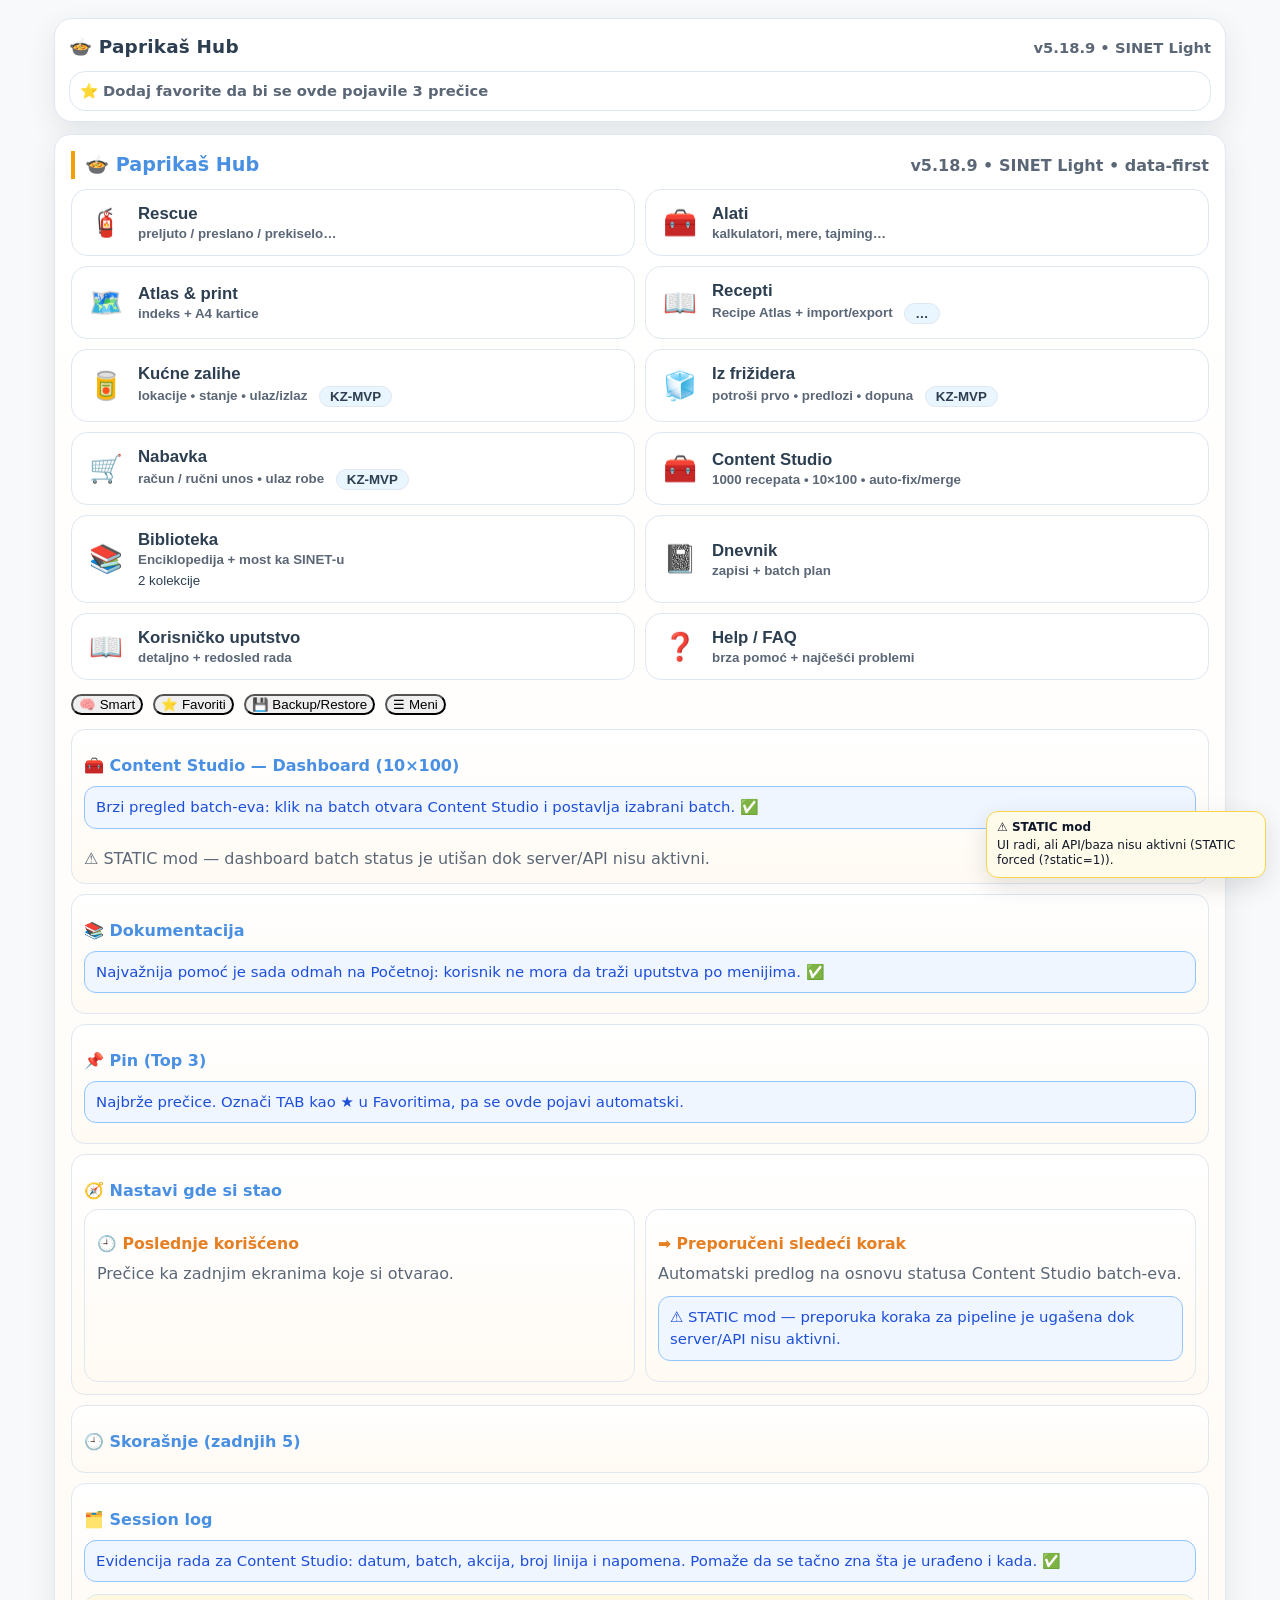
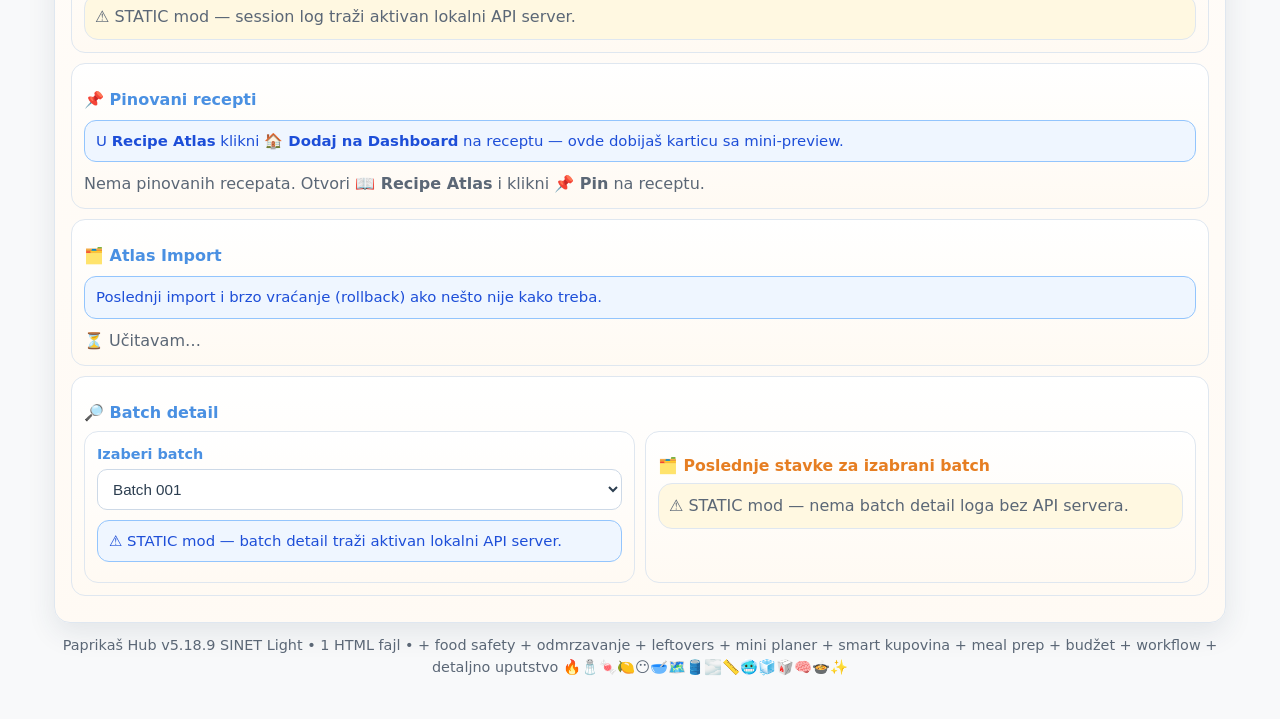
==== commit 22e6d3ed: "Add files via upload" ====
--- a/index.html
+++ b/index.html
@@ -4,7 +4,7 @@
   <meta charset="UTF-8" />
   <meta name="viewport" content="width=device-width, initial-scale=1.0" />
   <link rel="icon" href="data:image/svg+xml,%3Csvg xmlns=%22http://www.w3.org/2000/svg%22 viewBox=%220 0 64 64%22%3E%3Ctext y=%2250%22 font-size=%2248%22%3E%F0%9F%8D%B2%3C/text%3E%3C/svg%3E" />
-  <title>Paprikaš Hub v5.18.9 SINET Light — Kitchen Rescue</title>
+  <title>Paprikaš Hub v5.18.10 SINET Light — Kitchen Rescue</title>
   <style>
     :root{
       /* SINET palette (Audio Lekar) */
@@ -1214,6 +1214,18 @@
 <button class="launcher-card" onclick="phOpenCategory('recipes')">
   <span class="ic">📖</span>
   <span class="tx"><b>Recepti</b><i>Recipe Atlas + import/export <span id="phRecipeCountBadge" class="ph-badge">…</span></i></span>
+</button>
+<button class="launcher-card" onclick="phOpenStandalonePage('pages/kucne-zalihe.html')">
+  <span class="ic">🥫</span>
+  <span class="tx"><b>Kućne zalihe</b><i>lokacije • stanje • ulaz/izlaz <span class="ph-badge">KZ-MVP</span></i></span>
+</button>
+<button class="launcher-card" onclick="phOpenStandalonePage('pages/iz-frizidera.html')">
+  <span class="ic">🧊</span>
+  <span class="tx"><b>Iz frižidera</b><i>potroši prvo • predlozi • dopuna <span class="ph-badge">KZ-MVP</span></i></span>
+</button>
+<button class="launcher-card" onclick="phOpenStandalonePage('pages/nabavka.html')">
+  <span class="ic">🛒</span>
+  <span class="tx"><b>Nabavka</b><i>račun / ručni unos • ulaz robe <span class="ph-badge">KZ-MVP</span></i></span>
 </button>
 <button class="launcher-card" onclick="phOpenCategory('studio')">
   <span class="ic">🧰</span>
@@ -5668,14 +5680,66 @@
     }
 
 
+    function phApiModeForced(){
+      try{
+        const u = new URL(location.href);
+        return u.searchParams.get("api") === "1" || u.searchParams.get("force_api") === "1" || window.PH_FORCE_API === true;
+      }catch(e){
+        return false;
+      }
+    }
+
     function phIsForcedStatic(){
       try{
         const u = new URL(location.href);
-        return u.searchParams.get("static") === "1" || window.PH_FORCE_STATIC === true;
+        if (u.searchParams.get("static") === "1" || window.PH_FORCE_STATIC === true) return true;
+        if (phApiModeForced()) return false;
+
+        const host = String(location.hostname || "").toLowerCase();
+        const port = String(location.port || "");
+        const isLocal = host === "127.0.0.1" || host === "localhost";
+
+        // Netlify/GitHub/static arbitrary preview ports should default to STATIC mode.
+        // FULL local server normally radi na 8015, alternativno 8016.
+        if (!isLocal) return true;
+        if (port === "8015" || port === "8016") return false;
+        return true;
       }catch(e){
         return false;
       }
     }
+
+    const __phNativeFetch = window.fetch.bind(window);
+    function phShouldStubSameOriginApi(input){
+      try{
+        const raw = (typeof input === "string") ? input : (input && input.url ? input.url : "");
+        const u = new URL(raw, location.href);
+        return u.origin === location.origin && u.pathname.startsWith("/api/") && phIsForcedStatic();
+      }catch(e){
+        return false;
+      }
+    }
+    function phStaticApiResponse(input){
+      let path = "/api/";
+      try{
+        const raw = (typeof input === "string") ? input : (input && input.url ? input.url : path);
+        path = new URL(raw, location.href).pathname;
+      }catch(e){ /* ignore */ }
+      const body = JSON.stringify({ ok:false, static:true, error:`STATIC mode — API nije aktivan za ${path}` });
+      return new Response(body, {
+        status: 503,
+        headers: {
+          "Content-Type": "application/json; charset=utf-8",
+          "X-Paprikas-Static": "1"
+        }
+      });
+    }
+    window.fetch = function(input, init){
+      if (phShouldStubSameOriginApi(input)){
+        return Promise.resolve(phStaticApiResponse(input));
+      }
+      return __phNativeFetch(input, init);
+    };
 
     async function phFetchApi(path, options = {}){
       const candidates = PH_SERVER_SYNC.base ? [PH_SERVER_SYNC.base] : phApiBases();
@@ -5816,6 +5880,13 @@
       return PH_SERVER_SYNC.ready;
     }
 
+    function phPipelineApiAvailable(){
+      try{
+        return !!(PH_SERVER_SYNC && PH_SERVER_SYNC.ready && PH_SERVER_SYNC.enabled);
+      }catch(_e){
+        return false;
+      }
+    }
 
     function switchTab(tabId){
       if (!tabIds.includes(tabId)) {
@@ -8985,6 +9056,13 @@
       {action:"openEncOverview", icon:"🗂️", label:"Pregled poglavlja", note:"brzi ulaz u strukturu"},
     ]
   },
+  { id:"household", icon:"🥫", title:"Kućne zalihe / Iz frižidera / Nabavka", desc:"lokalna baza • stanje • plan • ulaz robe",
+    items:[
+      {action:"openKucneZalihe", icon:"🥫", label:"Kućne zalihe", note:"lokacije + stanje + ulaz/izlaz"},
+      {action:"openIzFrizidera", icon:"🧊", label:"Iz frižidera", note:"potroši prvo + predlog plana"},
+      {action:"openNabavka", icon:"🛒", label:"Nabavka", note:"račun / ručni unos + upis u zalihu"},
+    ]
+  },
 
   { id:"help", icon:"📖", title:"Uputstvo & podešavanja", desc:"manual + help + troubleshooting",
     items:[
@@ -9259,9 +9337,18 @@
   if (action === "openNutri"){ try{ window.open("extras/nutri/index.html","_blank"); }catch(_e){} phCloseMenu(); return; }
   if (action === "openEncBook"){ try{ phEncOpenBook(); }catch(_e){} phCloseMenu(); return; }
   if (action === "openEncOverview"){ try{ phEncOpenOverview(); }catch(_e){} phCloseMenu(); return; }
+  if (action === "openKucneZalihe"){ try{ phOpenStandalonePage("pages/kucne-zalihe.html"); }catch(_e){} phCloseMenu(); return; }
+  if (action === "openIzFrizidera"){ try{ phOpenStandalonePage("pages/iz-frizidera.html"); }catch(_e){} phCloseMenu(); return; }
+  if (action === "openNabavka"){ try{ phOpenStandalonePage("pages/nabavka.html"); }catch(_e){} phCloseMenu(); return; }
   phCloseMenu();
 }
 
+function phOpenStandalonePage(path){
+  try{
+    if (!path) return;
+    window.location.href = path;
+  }catch(_e){}
+}
 
 function phGoHome(){
   try{ switchTab('home'); }catch(_e){}
@@ -11728,7 +11815,7 @@
    Content Studio — Pipeline
    ========================= */
 const PH_PIPE = {
-  v: "v5.18.9",
+  v: "v5.18.10",
   lsKey: "paprikasPipelineStepsV1",
   promptsBase: "tools/pipeline/prompts/",
 };
@@ -11747,6 +11834,7 @@
     }
   }
   phPipeRenderSteps();
+  if (!phPipelineApiAvailable()) return;
   phPipeRefreshStatus();
 }
 
@@ -11808,13 +11896,19 @@
 }
 
 async function phPipeApiGet(url){
-  const r = await fetch(url, {method:"GET"});
+  if (!phPipelineApiAvailable()) throw new Error("STATIC mode — pipeline API nije aktivan.");
+  const r = await phFetchApi(url, {method:"GET"});
+  const ct = String(r.headers.get("content-type") || "").toLowerCase();
+  if (!ct.includes("application/json")) throw new Error("Pipeline API nije vratio JSON.");
   const j = await r.json();
   if (!j.ok) throw new Error(j.error || "API error");
   return j;
 }
 async function phPipeApiPost(url, body){
-  const r = await fetch(url, {method:"POST", headers: {"Content-Type":"application/json"}, body: JSON.stringify(body||{})});
+  if (!phPipelineApiAvailable()) throw new Error("STATIC mode — pipeline API nije aktivan.");
+  const r = await phFetchApi(url, {method:"POST", headers: {"Content-Type":"application/json"}, body: JSON.stringify(body||{})});
+  const ct = String(r.headers.get("content-type") || "").toLowerCase();
+  if (!ct.includes("application/json")) throw new Error("Pipeline API nije vratio JSON.");
   const j = await r.json();
   if (!j.ok) throw new Error(j.error || "API error");
   return j;
@@ -11834,6 +11928,7 @@
     if (merged) merged.textContent = (j.merged_written ?? "—");
     phPipeRenderSteps(j);
   }catch(e){
+    if (!phPipelineApiAvailable()) return;
     console.warn("Pipeline status error", e);
   }
 }
@@ -12355,9 +12450,17 @@
 async function phHomeNextRefresh(){
   const note = document.getElementById("phNextStepNote");
   const btn = document.getElementById("phNextStepBtn");
+  if (!phPipelineApiAvailable()){
+    if (note) note.textContent = "⚠️ STATIC mod — preporuka koraka za pipeline je ugašena dok server/API nisu aktivni.";
+    if (btn){
+      btn.textContent = "🧰 Otvori Content Studio";
+      btn.onclick = ()=> switchTab("studio");
+    }
+    return;
+  }
   if (note) note.textContent = "⏳ Učitavam preporuku…";
   try{
-    const r = await fetch("/api/pipeline/status");
+    const r = await phFetchApi("/api/pipeline/status");
     const j = await r.json();
     if (!j.ok) throw new Error(j.error||"status error");
     const files = j.files || {};
@@ -12412,7 +12515,6 @@
     }
   }catch(e){
     if (note) note.textContent = "❌ Ne mogu da učitam status. Proveri da li server radi (8015).";
-    console.warn(e);
     if (btn){
       btn.textContent = "🧰 Otvori Content Studio";
       btn.onclick = ()=> switchTab("studio");
@@ -12562,11 +12664,23 @@
   });
 }
 async function phBatchDetailRefresh(batch){
+  if (!phPipelineApiAvailable()){
+    phBatchDetailFillHomeSelect();
+    ["phHomeBatchDetailStats","phStudioBatchDetailStats"].forEach(id=>{
+      const box = document.getElementById(id);
+      if (box) box.textContent = "⚠️ STATIC mod — batch detail traži aktivan lokalni API server.";
+    });
+    ["phHomeBatchDetailLog","phStudioBatchDetailLog"].forEach(id=>{
+      const box = document.getElementById(id);
+      if (box) box.innerHTML = '<div class="muted">⚠️ STATIC mod — nema batch detail loga bez API servera.</div>';
+    });
+    return;
+  }
   try{
     phBatchDetailFillHomeSelect();
     const b = String(batch || phBatchDetailCurrentBatch()).padStart(3,"0");
     phBatchDetailSyncSelectors(b);
-    const r = await fetch(`/api/pipeline/batch_detail?batch=${b}`);
+    const r = await phFetchApi(`/api/pipeline/batch_detail?batch=${b}`);
     const j = await r.json();
     if (!j.ok) throw new Error(j.error || "detail error");
     phBatchDetailRenderStats("phHomeBatchDetailStats", j);
@@ -12582,7 +12696,6 @@
       const box = document.getElementById(id);
       if (box) box.innerHTML = '<div class="muted">❌ Ne mogu da učitam batch detail log.</div>';
     });
-    console.warn(e);
   }
 }
 function phBatchDetailOpen(){
@@ -12592,7 +12705,7 @@
 async function phBatchDetailPrefillNote(){
   try{
     const b = phBatchDetailCurrentBatch();
-    const r = await fetch(`/api/pipeline/batch_detail?batch=${b}`);
+    const r = await phFetchApi(`/api/pipeline/batch_detail?batch=${b}`);
     const j = await r.json();
     if (!j.ok) throw new Error(j.error || "detail error");
     const ta = document.getElementById("phSessionLogNote");
@@ -12608,7 +12721,7 @@
    Session log
    ========================= */
 async function phSessionLogFetch(){
-  const r = await fetch("/api/pipeline/log");
+  const r = await phFetchApi("/api/pipeline/log");
   const j = await r.json();
   if (!j.ok) throw new Error(j.error || "log error");
   return j;
@@ -12634,6 +12747,14 @@
   });
 }
 async function phSessionLogRefresh(){
+  if (!phPipelineApiAvailable()){
+    const ids = ["phHomeSessionLogList","phStudioSessionLogList"];
+    ids.forEach(id=>{
+      const box = document.getElementById(id);
+      if (box) box.innerHTML = '<div class="muted">⚠️ STATIC mod — session log traži aktivan lokalni API server.</div>';
+    });
+    return;
+  }
   try{
     const j = await phSessionLogFetch();
     phSessionLogRenderInto("phHomeSessionLogList", j.items || []);
@@ -12644,6 +12765,7 @@
       const box = document.getElementById(id);
       if (box) box.innerHTML = '<div class="muted">❌ Ne mogu da učitam session log.</div>';
     });
+    if (!phPipelineApiAvailable()) return;
     console.warn(e);
   }
 }
@@ -12699,9 +12821,14 @@
   const grid = document.getElementById("phHomeBatchGrid");
   const msg = document.getElementById("phHomeStudioDashMsg");
   if (!grid) return;
+  if (!phPipelineApiAvailable()){
+    grid.innerHTML = "";
+    if (msg) msg.textContent = "⚠️ STATIC mod — dashboard batch status je utišan dok server/API nisu aktivni.";
+    return;
+  }
   try{
     if (msg) msg.textContent = "⏳ Učitavam status…";
-    const r = await fetch("/api/pipeline/status");
+    const r = await phFetchApi("/api/pipeline/status");
     const j = await r.json();
     if (!j.ok) throw new Error(j.error || "status error");
     const files = j.files || {};
@@ -12726,6 +12853,7 @@
     if (msg) msg.textContent = `✅ Status: ${done} završeno, ${partial} u toku, ${empty} prazno.`;
   }catch(e){
     if (msg) msg.textContent = "❌ Ne mogu da učitam status. Proveri da li server radi (8015).";
+    if (!phPipelineApiAvailable()) return;
     console.warn(e);
   }
 }
@@ -12783,11 +12911,16 @@
   const grid = document.getElementById("phHomeBatchGrid");
   const msg = document.getElementById("phHomeStudioDashMsg");
   if (!grid) return;
+  if (!phPipelineApiAvailable()){
+    grid.innerHTML = "";
+    if (msg) msg.textContent = "⚠️ STATIC mod — dashboard batch status je utišan dok server/API nisu aktivni.";
+    return;
+  }
   try{
     if (msg) msg.textContent = "⏳ Učitavam status…";
     const [rs, rh] = await Promise.all([
-      fetch("/api/pipeline/status"),
-      fetch("/api/pipeline/health_summary?soft_kolicina=1")
+      phFetchApi("/api/pipeline/status"),
+      phFetchApi("/api/pipeline/health_summary?soft_kolicina=1")
     ]);
     const js = await rs.json();
     const jh = await rh.json();
@@ -12822,8 +12955,7 @@
     }
     if (msg) msg.textContent = `✅ Status: ${done} završeno, ${partial} u toku, ${empty} prazno.`;
   }catch(e){
-    if (msg) msg.textContent = "❌ Ne mogu da učitam status. Proveri da li server radi (8015).";
-    console.warn(e);
+    if (msg) msg.textContent = "❌ Ne mogu da učitam status. Proveri da li FULL server radi (8015/8016) ili otvori static sa ?static=1.";
   }
 }
 
